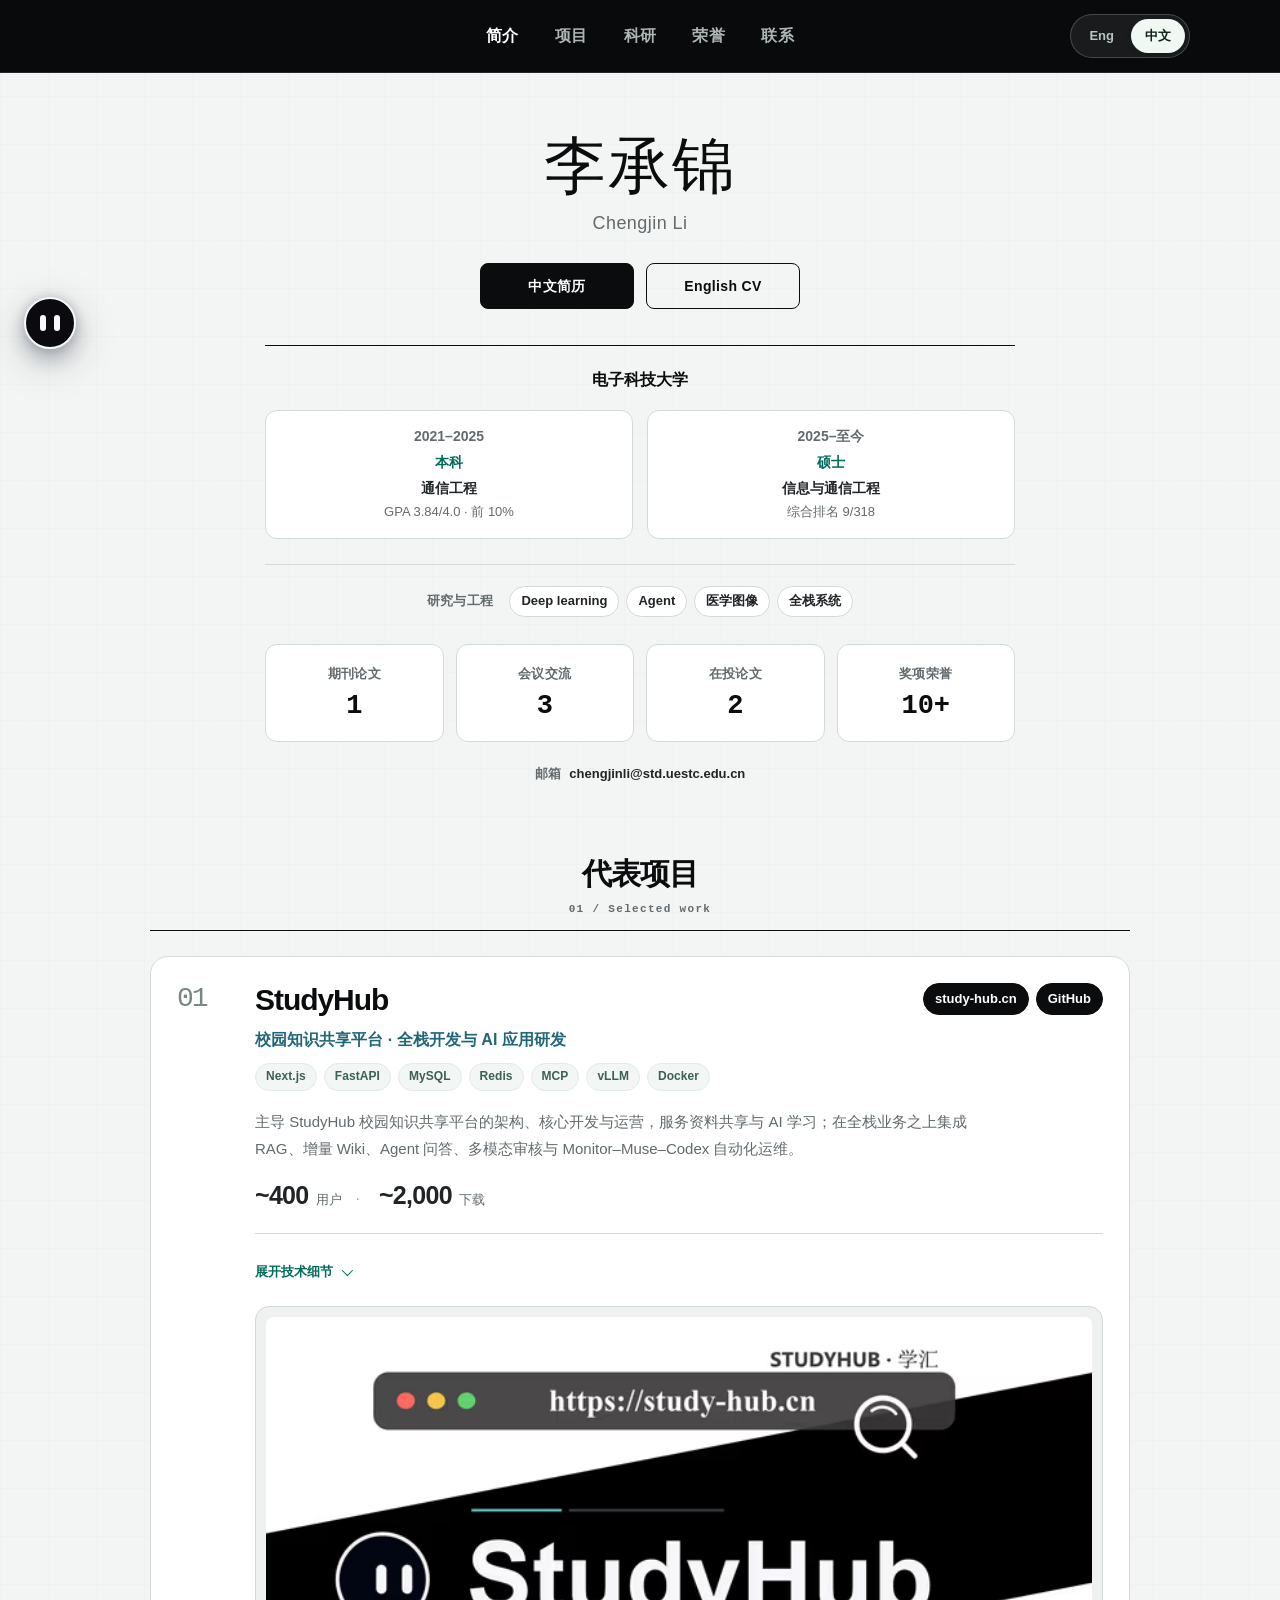
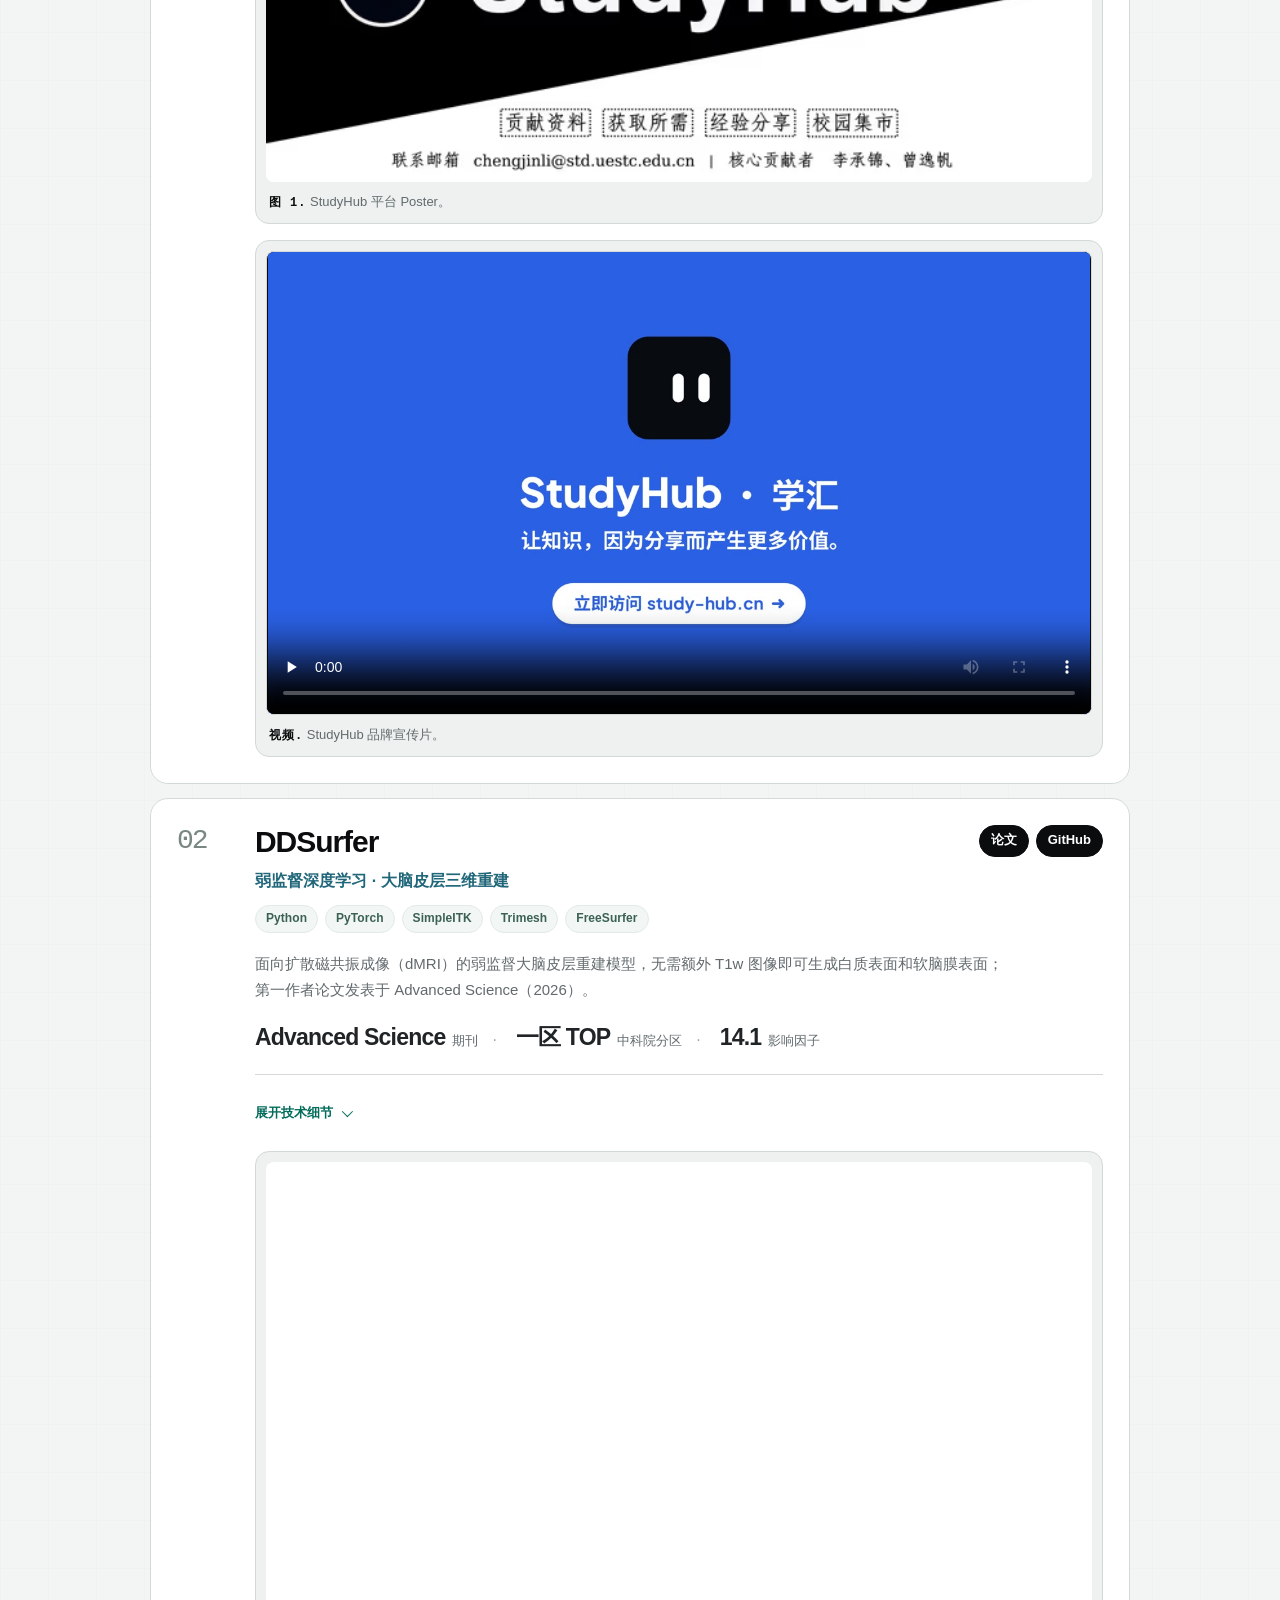
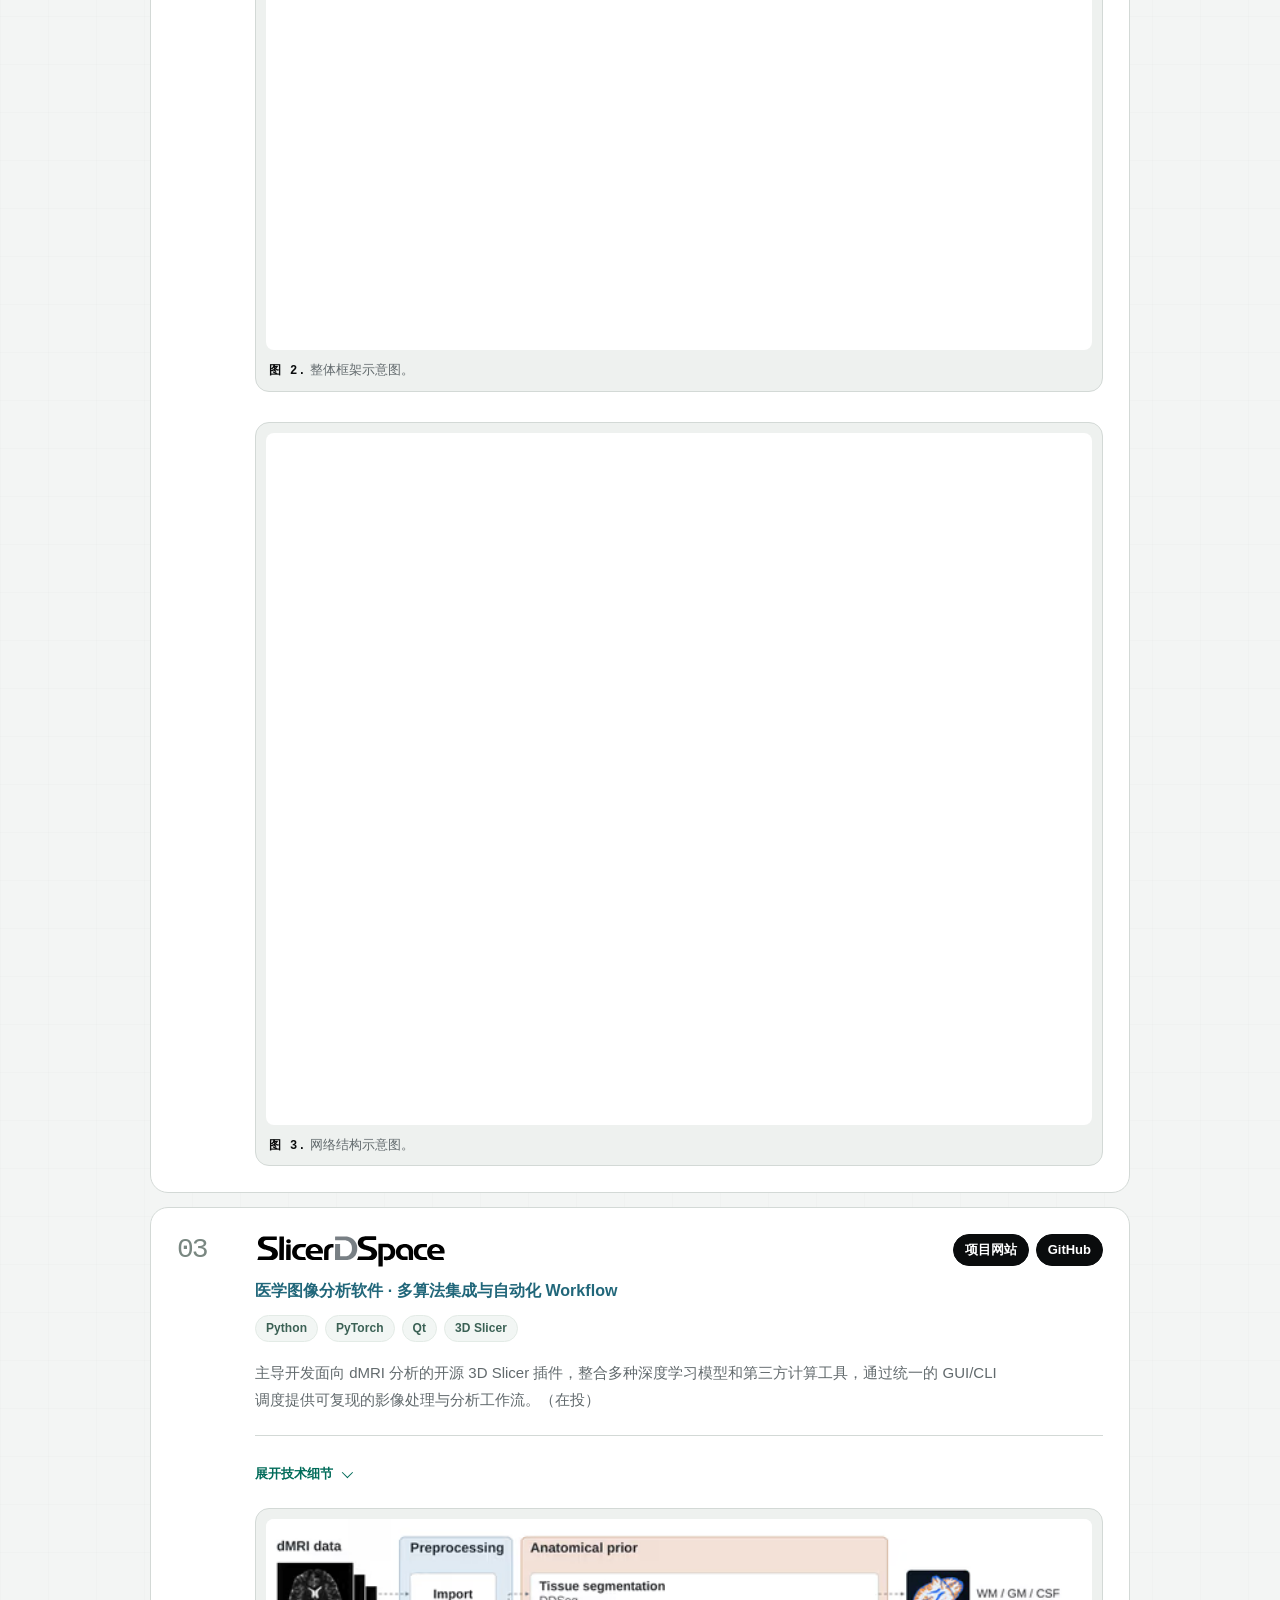
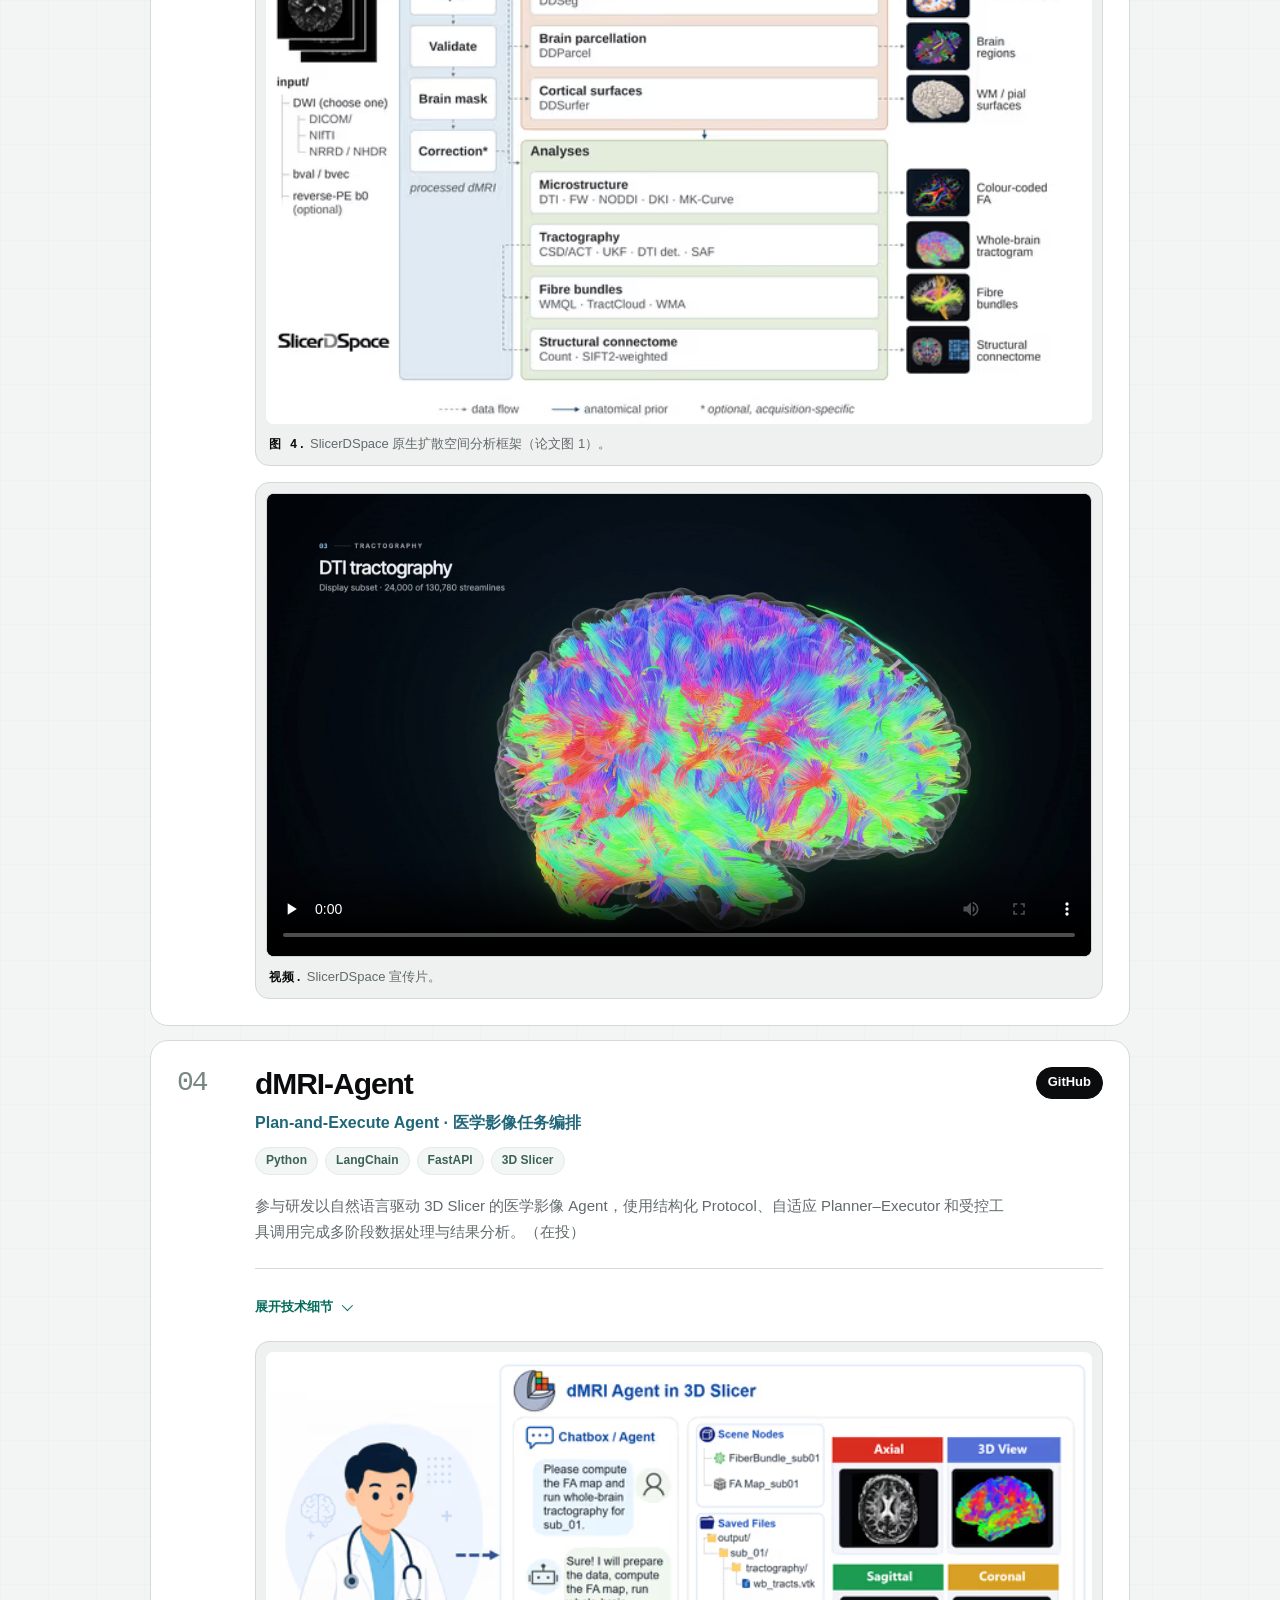
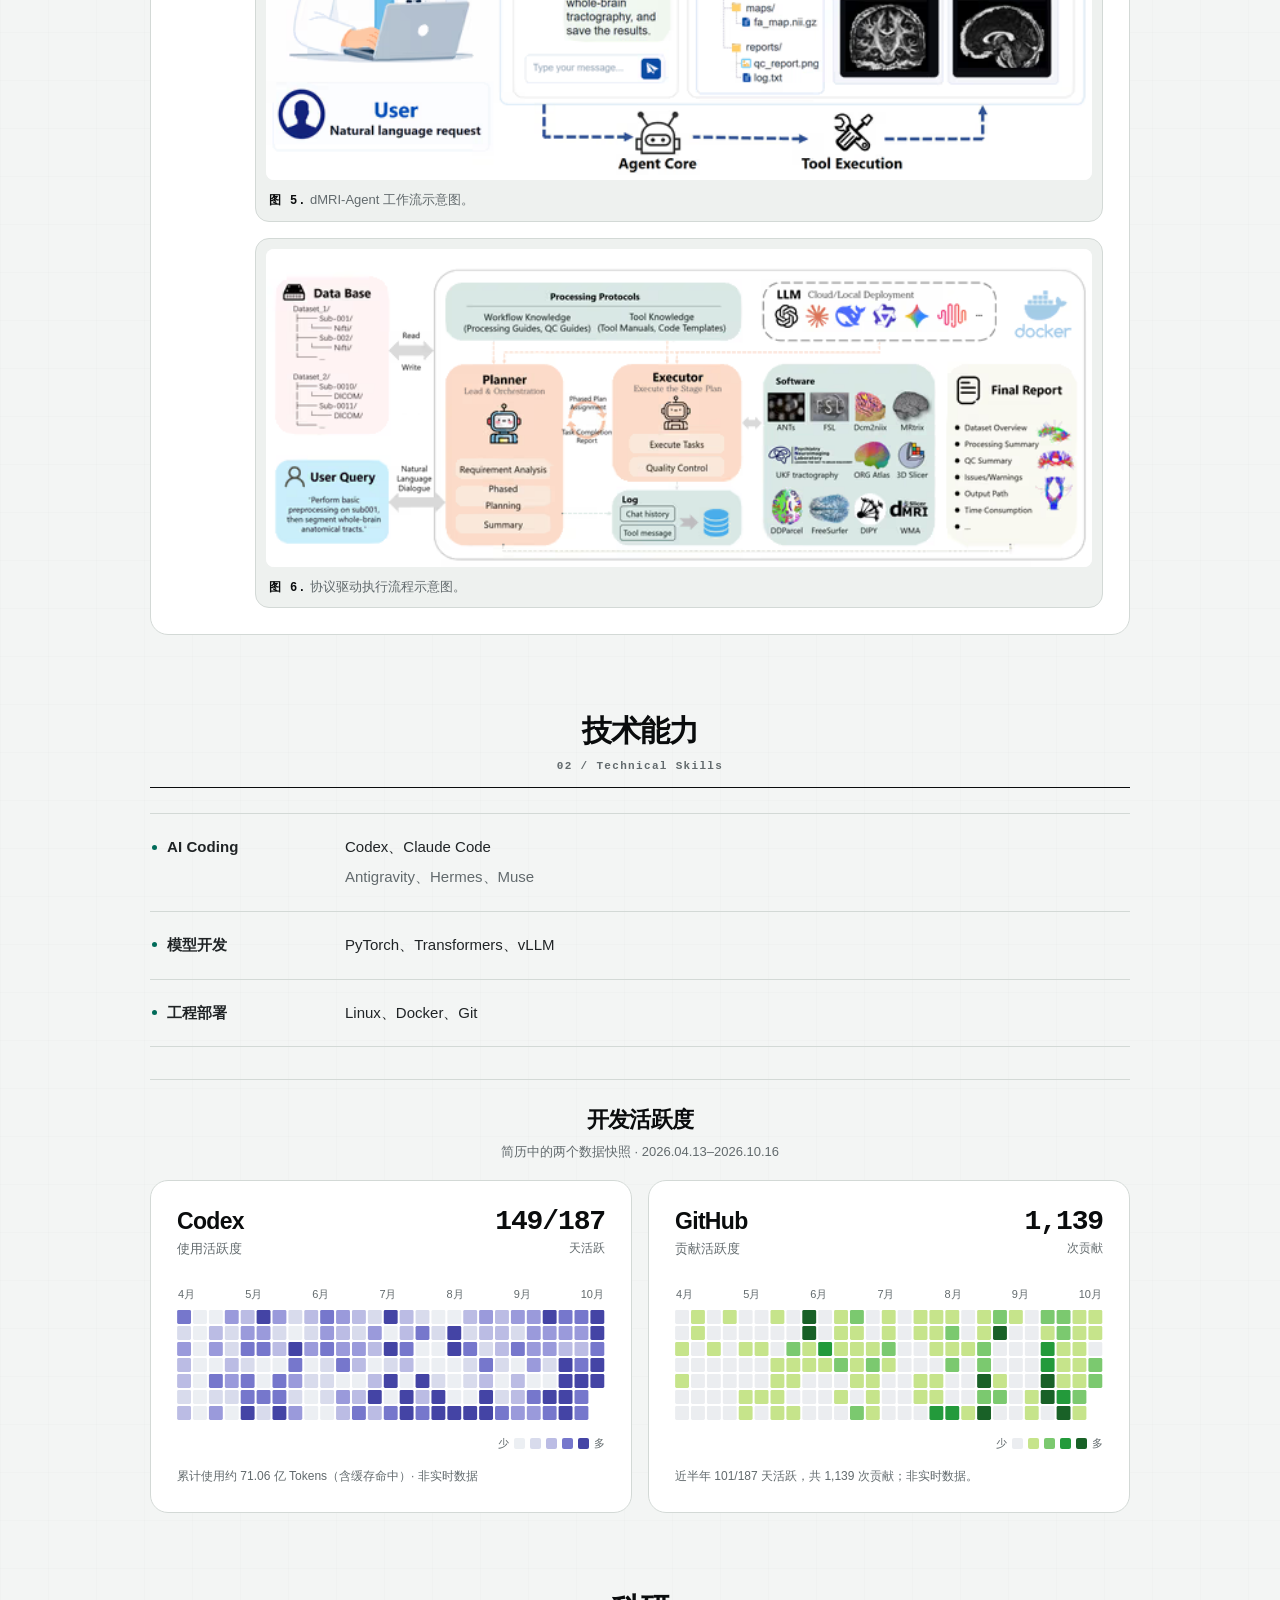
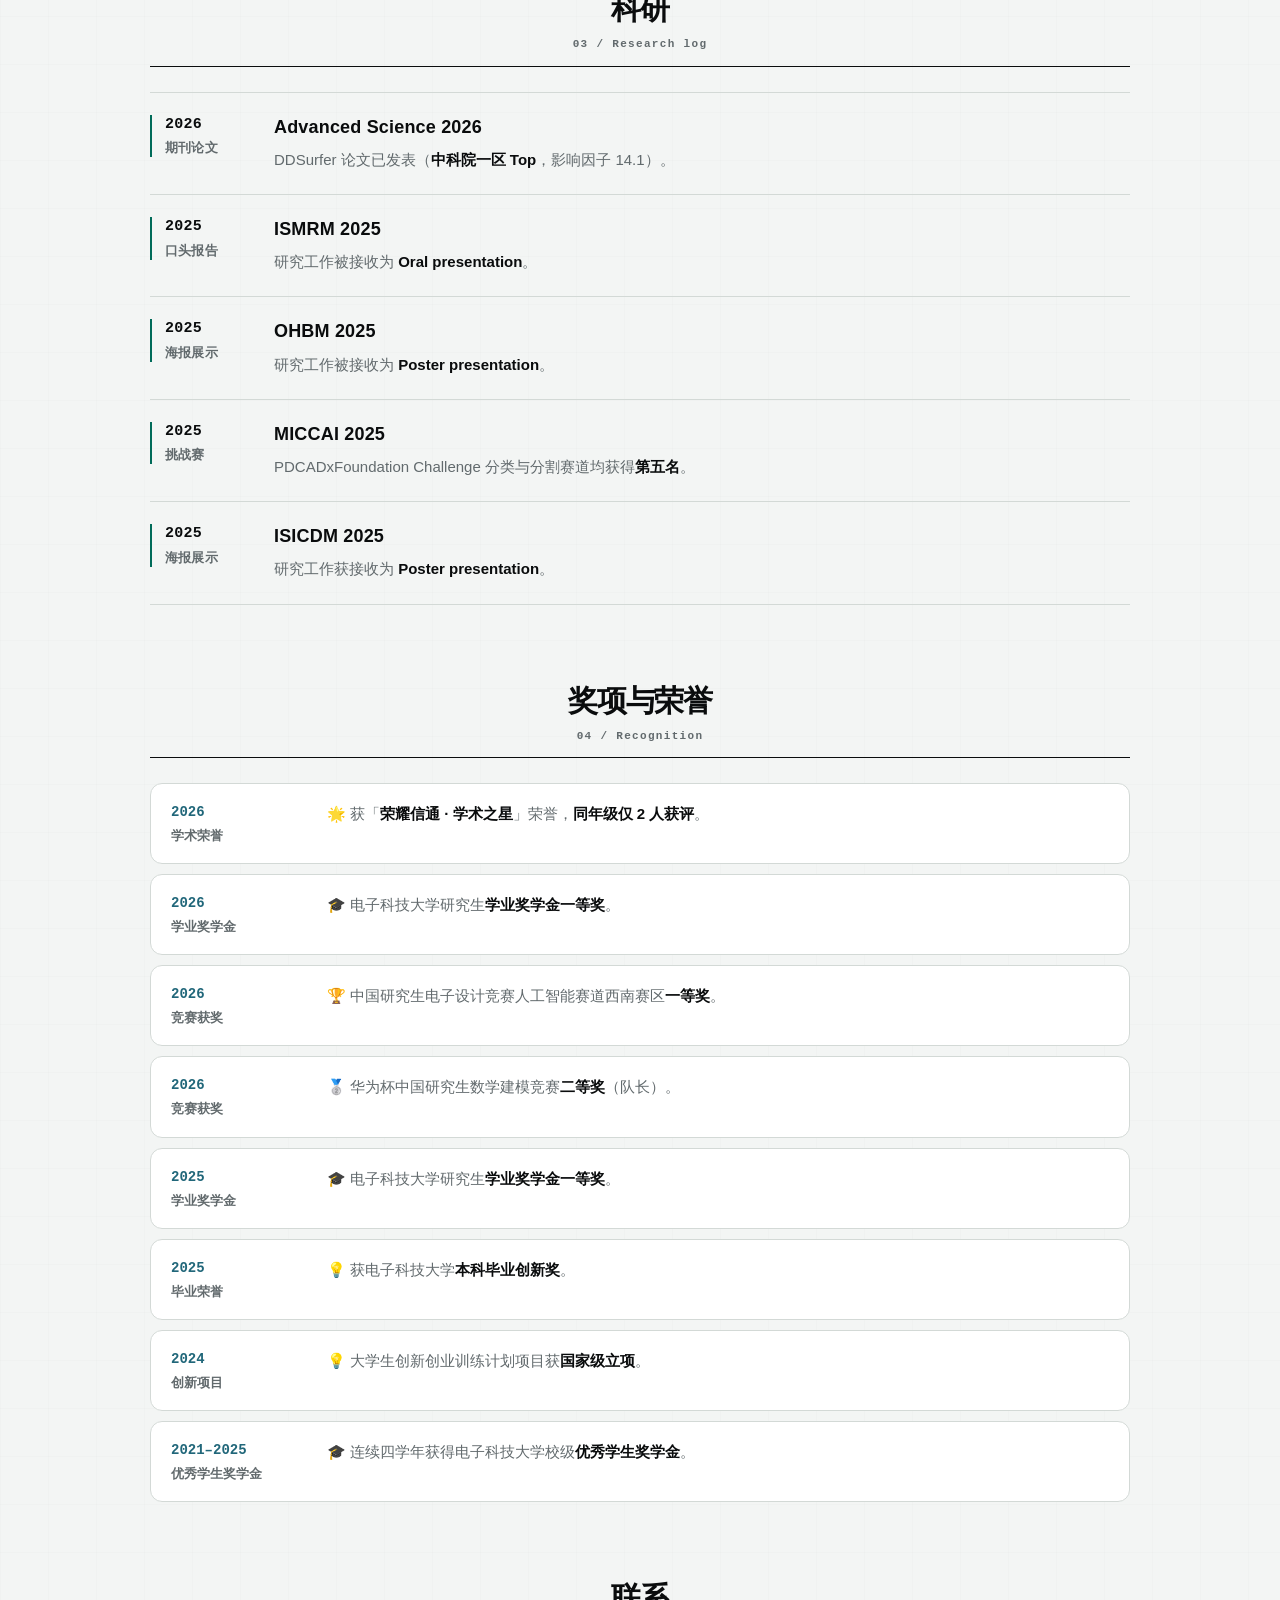
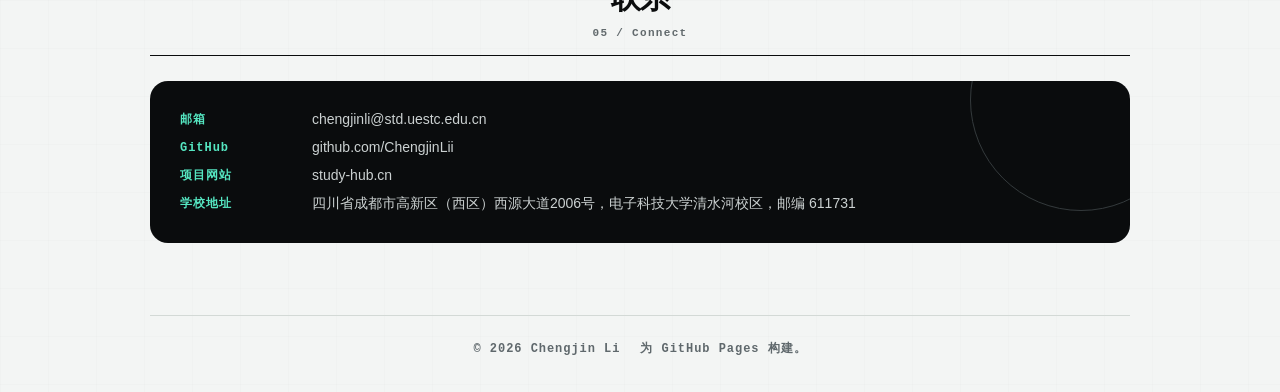
==== index.html @ b8a3bae0 "Tighten personal header structure and make Codex active days the primary metric" ====
<!doctype html>
<html lang="zh-CN">
  <head>
    <meta charset="utf-8" />
    <meta name="viewport" content="width=device-width, initial-scale=1" />
    <meta
      name="description"
      content="Chengjin Li - medical imaging algorithms, agent systems, and full-stack engineering."
    />
    <meta property="og:title" content="Chengjin Li | 李承锦" />
    <meta
      property="og:description"
      content="Research-oriented engineer working across medical imaging, agent systems, and deployable AI platforms."
    />
    <meta property="og:type" content="website" />
    <meta property="og:url" content="https://chengjinlii.github.io/" />
    <meta property="og:image" content="https://chengjinlii.github.io/assets/studyhub-poster.png" />
    <meta name="twitter:card" content="summary_large_image" />
    <script type="application/ld+json">
      {
        "@context": "https://schema.org",
        "@type": "Person",
        "name": "Chengjin Li",
        "alternateName": "李承锦",
        "affiliation": {
          "@type": "CollegeOrUniversity",
          "name": "University of Electronic Science and Technology of China"
        },
        "email": "mailto:chengjinli@std.uestc.edu.cn",
        "url": "https://chengjinlii.github.io/",
        "sameAs": ["https://github.com/ChengjinLii", "https://study-hub.cn"],
        "knowsAbout": ["Medical imaging", "Deep learning", "Agent systems", "Full-stack engineering"]
      }
    </script>
    <title>Chengjin Li | 李承锦</title>
    <link rel="icon" href="./assets/favicon.svg" type="image/svg+xml" />
    <link rel="stylesheet" href="./styles.css?v=20261116-compact-header-v2" />
  </head>
  <body>
    <div class="grain" aria-hidden="true"></div>
    <div class="sr-live" aria-live="polite" aria-atomic="true"></div>

    <header class="topbar">
      <div class="topbar-inner">
        <nav class="nav-links" aria-label="主导航" data-en-title="Main navigation" data-zh-title="主导航">
          <a href="#about" data-en="About" data-zh="简介">简介</a>
          <a href="#projects" data-en="Projects" data-zh="项目">项目</a>
          <a href="#research" data-en="Research" data-zh="科研">科研</a>
          <a href="#honors" data-en="Honors" data-zh="荣誉">荣誉</a>
          <a href="#contact" data-en="Contact" data-zh="联系">联系</a>
        </nav>
        <div class="language-switch" role="group" aria-label="Language">
          <a class="lang-btn" href="?lang=en" data-lang="en" aria-label="Switch to English"><span class="lang-label-full">Eng</span><span class="lang-label-compact" aria-hidden="true">Eng</span></a>
          <a class="lang-btn is-active" href="?lang=zh" data-lang="zh" aria-label="切换到中文"><span class="lang-label-full">中文</span><span class="lang-label-compact" aria-hidden="true">中</span></a>
        </div>
      </div>
    </header>

    <main class="page-shell" id="top" tabindex="-1">
      <section class="profile-sidebar profile-hero reveal" id="about">
        <div class="profile-heading">
          <h1>
          <span data-en="Chengjin Li" data-zh="李承锦">李承锦</span>
          <small data-en="李承锦" data-zh="Chengjin Li">Chengjin Li</small>
          </h1>
          <div class="sidebar-actions">
          <a href="./assets/ChengjinLi_CV.pdf?v=20261028-70c709e" data-en="Chinese CV" data-zh="中文简历">中文简历</a>
            <a href="./assets/Chengjin-Li-CV-English.pdf?v=20261029-en-c6c9760" data-en="English CV" data-zh="English CV">English CV</a>
          </div>
        </div>
        <div class="education-block">
          <strong data-en="University of Electronic Science and Technology of China" data-zh="电子科技大学">电子科技大学</strong>
          <div class="education-track" aria-label="Education">
            <p>
              <span>2021–2025</span>
              <b data-en="Bachelor" data-zh="本科">本科</b>
              <em>
                <span class="education-major" data-en="Communication Engineering" data-zh="通信工程">通信工程</span>
                <small class="education-detail" data-en="GPA 3.84/4.0 · Top 10%" data-zh="GPA 3.84/4.0 · 前 10%">GPA 3.84/4.0 · 前 10%</small>
              </em>
            </p>
            <p>
              <span data-en="2025–Present" data-zh="2025–至今">2025–至今</span>
              <b data-en="Master" data-zh="硕士">硕士</b>
              <em>
                <span class="education-major" data-en="Information and Communication Engineering" data-zh="信息与通信工程">信息与通信工程</span>
                <small class="education-detail" data-en="Overall rank: 9/318" data-zh="综合排名 9/318">综合排名 9/318</small>
              </em>
            </p>
          </div>
        </div>

        <dl class="profile-facts">
          <div>
            <dt data-en="Focus" data-zh="研究与工程">研究与工程</dt>
            <dd class="keyword-list">
              <span data-en="Deep learning" data-zh="Deep learning">Deep learning</span>
              <span data-en="Agent" data-zh="Agent">Agent</span>
              <span data-en="Medical imaging" data-zh="医学图像">医学图像</span>
              <span data-en="Full-stack systems" data-zh="全栈系统">全栈系统</span>
            </dd>
          </div>
        </dl>

        <dl class="profile-summary">
          <div>
            <dt data-en="Journal Papers" data-zh="期刊论文">期刊论文</dt>
            <dd>1</dd>
          </div>
          <div>
            <dt data-en="Conference Presentations" data-zh="会议交流">会议交流</dt>
            <dd>3</dd>
          </div>
          <div>
            <dt data-en="Submitted Papers" data-zh="在投论文">在投论文</dt>
            <dd>2</dd>
          </div>
          <div>
            <dt data-en="Awards" data-zh="奖项荣誉">奖项荣誉</dt>
            <dd>10+</dd>
          </div>
        </dl>

        <ul class="profile-links" aria-label="Profile links">
          <li>
            <span data-en="Email" data-zh="邮箱">邮箱</span>
            <div class="profile-link-row">
              <a href="mailto:chengjinli@std.uestc.edu.cn">chengjinli@<wbr />std.uestc.edu.cn</a>
            </div>
          </li>
        </ul>
      </section>

      <div class="content-column">
        <section class="content-section reveal" id="projects">
          <h2 class="section-title">
            <span data-en="Selected Projects" data-zh="代表项目">代表项目</span>
            <small aria-hidden="true">01 / Selected work</small>
          </h2>

          <article class="entry">
            <div class="entry-year">01</div>
            <div class="entry-main">
              <div class="entry-head">
                <h3>StudyHub</h3>
                <div class="entry-links">
                  <a href="https://study-hub.cn">study-hub.cn</a>
                  <a href="https://github.com/ChengjinLii/studyhub">GitHub</a>
                </div>
              </div>
              <p class="entry-meta" data-en="Campus knowledge platform · Full-stack and applied AI" data-zh="校园知识共享平台 · 全栈开发与 AI 应用研发">
                校园知识共享平台 · 全栈开发与 AI 应用研发
              </p>
              <div class="tag-row"><span>Next.js</span><span>FastAPI</span><span>MySQL</span><span>Redis</span><span>MCP</span><span>vLLM</span><span>Docker</span></div>
              <p data-en="Led architecture, core development and operation of the StudyHub campus knowledge-sharing platform. Extended its full-stack services with RAG, an incremental Wiki, agent Q&amp;A, multimodal moderation and Monitor–Muse–Codex AI-assisted operations." data-zh="主导 StudyHub 校园知识共享平台的架构、核心开发与运营，服务资料共享与 AI 学习；在全栈业务之上集成 RAG、增量 Wiki、Agent 问答、多模态审核与 Monitor–Muse–Codex 自动化运维。">主导 StudyHub 校园知识共享平台的架构、核心开发与运营，服务资料共享与 AI 学习；在全栈业务之上集成 RAG、增量 Wiki、Agent 问答、多模态审核与 Monitor–Muse–Codex 自动化运维。</p>
              <div class="metric-row">
                <span><strong data-studyhub-metric="users">~400</strong><em data-en="users" data-zh="用户">用户</em></span>
                <span><strong data-studyhub-metric="downloads">~2,000</strong><em data-en="downloads" data-zh="下载">下载</em></span>
              </div>
              <div class="project-details">
                <details class="project-text-collapse">
                  <summary>
                    <span class="project-text-label--closed" data-en="Show technical details" data-zh="展开技术细节">展开技术细节</span>
                    <span class="project-text-label--open" data-en="Hide technical details" data-zh="收起技术细节">收起技术细节</span>
                  </summary>

                <ul class="project-highlights">
                  <li data-en="<strong>Role and engineering.</strong> Initiated StudyHub and led its architecture and core full-stack development, including access control, material management, deployment, open-source collaboration and pull-request review, assisted by Codex and Claude Code." data-zh="<strong>职责与协作：</strong>提出项目构想并主导产品架构与前后端核心功能开发，负责权限与资料管理、部署运维、开源协作与 PR 审核；结合 Codex 和 Claude Code 辅助开发测试。"><strong>职责与协作：</strong>提出项目构想并主导产品架构与前后端核心功能开发，负责权限与资料管理、部署运维、开源协作与 PR 审核；结合 Codex 和 Claude Code 辅助开发测试。</li>
                  <li data-en="<strong>AI-assisted operations.</strong> Designed a Monitor–Muse–Codex workflow: Monitor checks service and API health, traffic anomalies and host resource pressure, sending email alerts with diagnostic context; Muse interprets alerts and logs, then coordinates Codex for targeted fixes, tests and recovery verification." data-zh="<strong>AI 自动化运维：</strong>设计 Monitor–Muse–Codex 协同机制：Monitor 监测服务与关键接口、流量和服务器资源异常，通过邮件预警提供运行信息；Muse 结合告警与日志分析原因，按问题类型协调 Codex 进行代码修复、测试与恢复验证。"><strong>AI 自动化运维：</strong>设计 Monitor–Muse–Codex 协同机制：Monitor 监测服务与关键接口、流量和服务器资源异常，通过邮件预警提供运行信息；Muse 结合告警与日志分析原因，按问题类型协调 Codex 进行代码修复、测试与恢复验证。</li>
                  <li data-en="<strong>RAG retrieval.</strong> Combined structure-aware chunking, parent-child indexing, BM25, BGE-M3 embeddings, RRF fusion and Qwen3-Reranker-0.6B reranking. On SciFact, Hit@5 improved from <strong>87.5% to 96.9%</strong> and MRR@5 from <strong>0.828 to 0.932</strong>." data-zh="<strong>RAG 检索管线：</strong>采用结构感知切分与 Parent-Child 分层索引，结合 BM25、BGE-M3 向量召回、RRF 融合及 Qwen3-Reranker-0.6B 重排；SciFact 评测中，Hit@5 从 <strong>87.5% 提升至 96.9%</strong>，MRR@5 从 <strong>0.828 提升至 0.932</strong>。"><strong>RAG 检索管线：</strong>采用结构感知切分与 Parent-Child 分层索引，结合 BM25、BGE-M3 向量召回、RRF 融合及 Qwen3-Reranker-0.6B 重排；SciFact 评测中，Hit@5 从 <strong>87.5% 提升至 96.9%</strong>，MRR@5 从 <strong>0.828 提升至 0.932</strong>。</li>
                  <li data-en="<strong>Incremental Wiki.</strong> Used Map–Reduce to consolidate entities and concepts across documents with chunk-level extraction caching, source provenance and retraction of unsupported claims." data-zh="<strong>Wiki 知识聚合与更新：</strong>以 Map–Reduce 实现跨文档实体及概念聚合，设计 Chunk 级抽取结果缓存、来源追溯和失效知识撤回机制，支持增量构建与更新。"><strong>Wiki 知识聚合与更新：</strong>以 Map–Reduce 实现跨文档实体及概念聚合，设计 Chunk 级抽取结果缓存、来源追溯和失效知识撤回机制，支持增量构建与更新。</li>
                  <li data-en="<strong>Agent Harness.</strong> Built a Qwen3.5-9B tool-use framework with task-aware ReAct / Plan-and-Execute selection, tool and citation validation, recovery, context compaction and execution budgets. Required-source citation coverage pass rate improved from <strong>12.5% to 91.7%</strong>, with <strong>zero</strong> context-budget terminations." data-zh="<strong>Agent Harness：</strong>基于 Qwen3.5-9B 构建多步工具调用框架，支持面向任务复杂度的 ReAct / Plan-and-Execute 策略选择、参数与引用校验、异常纠错、上下文压缩和执行预算管理；规定来源引用覆盖通过率由 <strong>12.5% 提升至 91.7%</strong>，上下文预算异常终止降至 <strong>0 次</strong>。"><strong>Agent Harness：</strong>基于 Qwen3.5-9B 构建多步工具调用框架，支持面向任务复杂度的 ReAct / Plan-and-Execute 策略选择、参数与引用校验、异常纠错、上下文压缩和执行预算管理；规定来源引用覆盖通过率由 <strong>12.5% 提升至 91.7%</strong>，上下文预算异常终止降至 <strong>0 次</strong>。</li>
                  <li data-en="<strong>Model post-training.</strong> Evaluated LoRA-based SFT and GRPO for tool calling. Tool-call success increased from <strong>87.5% to 93.8%</strong> in controlled evaluation." data-zh="<strong>模型后训练：</strong>面向 Tool Calling，基于 LoRA 开展 SFT 与 GRPO 后训练和对照评测；工具调用成功率由 <strong>87.5% 提升至 93.8%</strong>。"><strong>模型后训练：</strong>面向 Tool Calling，基于 LoRA 开展 SFT 与 GRPO 后训练和对照评测；工具调用成功率由 <strong>87.5% 提升至 93.8%</strong>。</li>
                  <li data-en="<strong>Multimodal moderation.</strong> Integrated Qwen3Guard-Gen-0.6B, ShieldGemma 2-4B and OCR for text and image screening, routing content to automatic decisions or human review based on class probabilities and a 0.85 confidence threshold. Offline XSTest automatic coverage was <strong>73.4%</strong>." data-zh="<strong>多模态内容审核：</strong>基于 Qwen3Guard-Gen-0.6B、ShieldGemma 2-4B 和 OCR 构建文本与图像审核流程，通过候选类别概率和 0.85 置信度阈值分流至自动处理或人工复核；XSTest 文本离线评测自动处理覆盖率为 <strong>73.4%</strong>。"><strong>多模态内容审核：</strong>基于 Qwen3Guard-Gen-0.6B、ShieldGemma 2-4B 和 OCR 构建文本与图像审核流程，通过候选类别概率和 0.85 置信度阈值分流至自动处理或人工复核；XSTest 文本离线评测自动处理覆盖率为 <strong>73.4%</strong>。</li>
                </ul>
                </details>
                <figure>
                  <picture>
                    <source
                      type="image/avif"
                      srcset="./assets/studyhub-poster-640.avif 640w, ./assets/studyhub-poster-960.avif 960w, ./assets/studyhub-poster-1280.avif 1280w, ./assets/studyhub-poster-1600.avif 1600w, ./assets/studyhub-poster-2400.avif 2400w"
                      sizes="(max-width: 680px) calc(100vw - 72px), (max-width: 900px) calc(100vw - 190px), (max-width: 1080px) calc(100vw - 498px), (max-width: 1288px) calc(100vw - 566px), 722px"
                    />
                    <source
                      type="image/webp"
                      srcset="./assets/studyhub-poster-640.webp 640w, ./assets/studyhub-poster-960.webp 960w, ./assets/studyhub-poster-1280.webp 1280w, ./assets/studyhub-poster-1600.webp 1600w, ./assets/studyhub-poster-2400.webp 2400w"
                      sizes="(max-width: 680px) calc(100vw - 72px), (max-width: 900px) calc(100vw - 190px), (max-width: 1080px) calc(100vw - 498px), (max-width: 1288px) calc(100vw - 566px), 722px"
                    />
                    <img src="./assets/studyhub-poster.png" data-full="./assets/studyhub-poster.png" alt="StudyHub poster" loading="eager" fetchpriority="high" decoding="async" width="3840" height="2160" />
                  </picture>
                  <figcaption data-en="<strong>Figure 1.</strong> StudyHub platform poster." data-zh="<strong>图 1.</strong> StudyHub 平台 Poster。"><strong>图 1.</strong> StudyHub 平台 Poster。</figcaption>
                </figure>
                <figure class="project-video">
                  <video controls playsinline preload="none" poster="./assets/studyhub-brand-film-cover.jpg" width="1920" height="1080" data-en-title="StudyHub brand film" data-zh-title="StudyHub 品牌宣传片" aria-label="StudyHub 品牌宣传片">
                    <source src="./assets/studyhub-brand-film.mp4" type="video/mp4" />
                    <a href="./assets/studyhub-brand-film.mp4" data-en="Download the StudyHub brand film" data-zh="下载 StudyHub 品牌宣传片">下载 StudyHub 品牌宣传片</a>
                  </video>
                  <figcaption data-en="<strong>Video.</strong> StudyHub brand film." data-zh="<strong>视频.</strong> StudyHub 品牌宣传片。"><strong>视频.</strong> StudyHub 品牌宣传片。</figcaption>
                </figure>
              </div>
            </div>
          </article>

          <article class="entry">
            <div class="entry-year">02</div>
            <div class="entry-main">
              <div class="entry-head">
                <h3>DDSurfer</h3>
                <div class="entry-links">
                  <a href="https://advanced.onlinelibrary.wiley.com/doi/10.1002/advs.76596" target="_blank" rel="noopener noreferrer" data-en="Paper" data-zh="论文">论文</a>
                  <a href="https://github.com/NeuroDMRI/DDSurfer">GitHub</a>
                </div>
              </div>
              <p class="entry-meta" data-en="Weakly supervised deep learning · 3D cortical reconstruction" data-zh="弱监督深度学习 · 大脑皮层三维重建">
                弱监督深度学习 · 大脑皮层三维重建
              </p>
              <div class="tag-row"><span>Python</span><span>PyTorch</span><span>SimpleITK</span><span>Trimesh</span><span>FreeSurfer</span></div>
                            <p data-en="A weakly supervised model for reconstructing white-matter and pial cortical surfaces directly from diffusion MRI without requiring T1-weighted images; first-author paper published in Advanced Science (2026)." data-zh="面向扩散磁共振成像（dMRI）的弱监督大脑皮层重建模型，无需额外 T1w 图像即可生成白质表面和软脑膜表面；第一作者论文发表于 Advanced Science（2026）。">面向扩散磁共振成像（dMRI）的弱监督大脑皮层重建模型，无需额外 T1w 图像即可生成白质表面和软脑膜表面；第一作者论文发表于 Advanced Science（2026）。</p>
              <div class="metric-row publication-metrics">
                <span><strong>Advanced Science</strong><em data-en="Journal" data-zh="期刊">期刊</em></span>
                <span><strong data-en="CAS Q1 TOP" data-zh="一区 TOP">一区 TOP</strong><em data-en="CAS ranking" data-zh="中科院分区">中科院分区</em></span>
                <span><strong>14.1</strong><em data-en="IF" data-zh="影响因子">影响因子</em></span>
              </div>
              <div class="project-details">
                <details class="project-text-collapse">
                  <summary>
                    <span class="project-text-label--closed" data-en="Show technical details" data-zh="展开技术细节">展开技术细节</span>
                    <span class="project-text-label--open" data-en="Hide technical details" data-zh="收起技术细节">收起技术细节</span>
                  </summary>
                <ul class="project-highlights">
                  <li data-en="<strong>Role.</strong> Led network, loss-function and training-strategy design, preprocessing, ablations, external-dataset evaluations and core research implementation." data-zh="<strong>职责与协作：</strong>主导网络设计、损失函数、训练策略、数据预处理、消融实验和外部数据集泛化评估，并推进核心算法实现与论文实验。"><strong>职责与协作：</strong>主导网络设计、损失函数、训练策略、数据预处理、消融实验和外部数据集泛化评估，并推进核心算法实现与论文实验。</li>
                  <li data-en="<strong>Weak supervision.</strong> Trained on conventionally generated pseudo-labels using Unidirectional Boundary Loss and geometric regularization to reduce label noise and boundary errors." data-zh="<strong>弱监督训练：</strong>使用传统方法生成训练伪标签，设计 Unidirectional Boundary Loss 与几何正则约束，缓解噪声标签和复杂皮层边界偏差。"><strong>弱监督训练：</strong>使用传统方法生成训练伪标签，设计 Unidirectional Boundary Loss 与几何正则约束，缓解噪声标签和复杂皮层边界偏差。</li>
                  <li data-en="<strong>Architecture.</strong> Designed a Dual-Stream network for anisotropy and diffusivity features with Cross-SE fusion, multiscale features and large-kernel attention. Predicted a time-varying velocity field (TVF) for diffeomorphic template-mesh deformation." data-zh="<strong>模型架构：</strong>设计 Dual-Stream 双分支网络，分别提取各向异性与扩散率特征，经 Cross-SE 跨分支注意力融合；结合多尺度特征、大核注意力和时变速度场（TVF），以微分同胚形变驱动皮层模板网格连续重建。"><strong>模型架构：</strong>设计 Dual-Stream 双分支网络，分别提取各向异性与扩散率特征，经 Cross-SE 跨分支注意力融合；结合多尺度特征、大核注意力和时变速度场（TVF），以微分同胚形变驱动皮层模板网格连续重建。</li>
                  <li data-en="<strong>Ablations.</strong> Evaluated single-stream, no Cross-SE, no large-kernel attention and single-channel variants; full-model rCoV decreased by <strong>12.4% / 28.3%</strong> versus the single-stream baseline." data-zh="<strong>消融实验：</strong>对单分支、移除 Cross-SE、大核注意力及单通道输入进行对照；完整模型相对单分支基线的两类表面 rCoV 分别降低 <strong>12.4% / 28.3%</strong>。"><strong>消融实验：</strong>对单分支、移除 Cross-SE、大核注意力及单通道输入进行对照；完整模型相对单分支基线的两类表面 rCoV 分别降低 <strong>12.4% / 28.3%</strong>。</li>
                  <li data-en="<strong>Postprocessing.</strong> Built a FreeSurfer-compatible workflow for mesh checks, thickness/curvature/area measurements, parcellation and standard-surface mapping; multimetric mapping time fell from <strong>13.68 s to 3.23 s</strong>." data-zh="<strong>后处理：</strong>构建 FreeSurfer 兼容的表面处理流程，包括网格校验、厚度/曲率/面积计算、脑区分区及标准空间映射；多指标映射步骤由 <strong>13.68 秒缩短至 3.23 秒</strong>。"><strong>后处理：</strong>构建 FreeSurfer 兼容的表面处理流程，包括网格校验、厚度/曲率/面积计算、脑区分区及标准空间映射；多指标映射步骤由 <strong>13.68 秒缩短至 3.23 秒</strong>。</li>
                  <li data-en="<strong>Evaluation.</strong> Volumetric similarity increased from <strong>0.944 / 0.923</strong> to <strong>0.985 / 0.980</strong>, while regional variability decreased by <strong>25.5% / 31.7%</strong>. Across <strong>four external datasets (203 subjects)</strong>, regional consistency measured by rCoV/RSD was significantly better than two comparison methods (<strong>p &lt; 0.05</strong>)." data-zh="<strong>性能验证：</strong>两类皮层表面的体积相似性由 <strong>0.944 / 0.923</strong> 提升至 <strong>0.985 / 0.980</strong>，区域测量离散度降低 <strong>25.5% / 31.7%</strong>；在 <strong>4 个外部数据集（203 名受试者）</strong>上，区域一致性指标 rCoV/RSD 显著优于两种对照方法（<strong>p &lt; 0.05</strong>）。"><strong>性能验证：</strong>两类皮层表面的体积相似性由 <strong>0.944 / 0.923</strong> 提升至 <strong>0.985 / 0.980</strong>，区域测量离散度降低 <strong>25.5% / 31.7%</strong>；在 <strong>4 个外部数据集（203 名受试者）</strong>上，区域一致性指标 rCoV/RSD 显著优于两种对照方法（<strong>p &lt; 0.05</strong>）。</li>
                </ul>
                </details>
                <div class="figure-stack">
                  <figure>
                    <picture>
                      <source
                        type="image/avif"
                        srcset="./assets/ddsurfer_framework_overview-640.avif 640w, ./assets/ddsurfer_framework_overview-960.avif 960w, ./assets/ddsurfer_framework_overview-1280.avif 1280w, ./assets/ddsurfer_framework_overview-1600.avif 1600w, ./assets/ddsurfer_framework_overview-1681.avif 1681w"
                        sizes="(max-width: 680px) calc(100vw - 72px), (max-width: 900px) calc(100vw - 190px), (max-width: 1080px) calc(100vw - 498px), (max-width: 1288px) calc(100vw - 566px), 722px"
                      />
                      <source
                        type="image/webp"
                        srcset="./assets/ddsurfer_framework_overview-640.webp 640w, ./assets/ddsurfer_framework_overview-960.webp 960w, ./assets/ddsurfer_framework_overview-1280.webp 1280w, ./assets/ddsurfer_framework_overview-1600.webp 1600w, ./assets/ddsurfer_framework_overview-1681.webp 1681w"
                        sizes="(max-width: 680px) calc(100vw - 72px), (max-width: 900px) calc(100vw - 190px), (max-width: 1080px) calc(100vw - 498px), (max-width: 1288px) calc(100vw - 566px), 722px"
                      />
                      <img src="./assets/ddsurfer_framework_overview.png" data-full="./assets/ddsurfer_framework_overview.png" alt="DDSurfer framework overview" loading="lazy" decoding="async" width="1681" height="1605" />
                    </picture>
                    <figcaption data-en="<strong>Figure 2.</strong> Framework overview." data-zh="<strong>图 2.</strong> 整体框架示意图。"><strong>图 2.</strong> 整体框架示意图。</figcaption>
                  </figure>
                  <figure>
                    <picture>
                      <source
                        type="image/avif"
                        srcset="./assets/ddsurfer_network_architecture-640.avif 640w, ./assets/ddsurfer_network_architecture-960.avif 960w, ./assets/ddsurfer_network_architecture-1280.avif 1280w, ./assets/ddsurfer_network_architecture-1600.avif 1600w, ./assets/ddsurfer_network_architecture-2044.avif 2044w"
                        sizes="(max-width: 680px) calc(100vw - 72px), (max-width: 900px) calc(100vw - 190px), (max-width: 1080px) calc(100vw - 498px), (max-width: 1288px) calc(100vw - 566px), 722px"
                      />
                      <source
                        type="image/webp"
                        srcset="./assets/ddsurfer_network_architecture-640.webp 640w, ./assets/ddsurfer_network_architecture-960.webp 960w, ./assets/ddsurfer_network_architecture-1280.webp 1280w, ./assets/ddsurfer_network_architecture-1600.webp 1600w, ./assets/ddsurfer_network_architecture-2044.webp 2044w"
                        sizes="(max-width: 680px) calc(100vw - 72px), (max-width: 900px) calc(100vw - 190px), (max-width: 1080px) calc(100vw - 498px), (max-width: 1288px) calc(100vw - 566px), 722px"
                      />
                      <img src="./assets/ddsurfer_network_architecture.png" data-full="./assets/ddsurfer_network_architecture.png" alt="DDSurfer network architecture" loading="lazy" decoding="async" width="2044" height="1711" />
                    </picture>
                    <figcaption data-en="<strong>Figure 3.</strong> Network architecture." data-zh="<strong>图 3.</strong> 网络结构示意图。"><strong>图 3.</strong> 网络结构示意图。</figcaption>
                  </figure>
                </div>
              </div>
            </div>
          </article>

          <article class="entry" id="project-slicerdspace">
            <div class="entry-year">03</div>
            <div class="entry-main">
              <div class="entry-head">
                <h3 class="project-wordmark-title"><span class="sr-only">SlicerDSpace</span><img class="project-wordmark" src="./assets/slicerdspace-wordmark.svg" alt="" aria-hidden="true" width="1324" height="239" decoding="async" /></h3>
                <div class="entry-links">
                  <a href="https://neurodmri.github.io/SlicerDSpace/" data-en="Website" data-zh="项目网站">项目网站</a>
                  <a href="https://github.com/NeuroDMRI/SlicerDSpace">GitHub</a>
                </div>
              </div>
              <p class="entry-meta" data-en="Medical imaging software · Multi-algorithm integration and automated workflows" data-zh="医学图像分析软件 · 多算法集成与自动化 Workflow">
                医学图像分析软件 · 多算法集成与自动化 Workflow
              </p>
              <div class="tag-row"><span>Python</span><span>PyTorch</span><span>Qt</span><span>3D Slicer</span></div>
                            <p data-en="Led development of an open-source 3D Slicer extension for dMRI analysis, integrating deep-learning models and third-party tools into reproducible GUI/CLI workflows. (Manuscript submitted.)" data-zh="主导开发面向 dMRI 分析的开源 3D Slicer 插件，整合多种深度学习模型和第三方计算工具，通过统一的 GUI/CLI 调度提供可复现的影像处理与分析工作流。（在投）">主导开发面向 dMRI 分析的开源 3D Slicer 插件，整合多种深度学习模型和第三方计算工具，通过统一的 GUI/CLI 调度提供可复现的影像处理与分析工作流。（在投）</p>
              <div class="project-details">
                <details class="project-text-collapse">
                  <summary>
                    <span class="project-text-label--closed" data-en="Show technical details" data-zh="展开技术细节">展开技术细节</span>
                    <span class="project-text-label--open" data-en="Hide technical details" data-zh="收起技术细节">收起技术细节</span>
                  </summary>
                <ul class="project-highlights">
                  <li data-en="<strong>Role.</strong> Led extension architecture, Qt GUI and core functionality, algorithm integration, workflow orchestration, testing and deployment." data-zh="<strong>职责与协作：</strong>主导插件架构、Qt 图形界面和核心功能开发，负责算法集成、工作流调度、工程测试及部署。"><strong>职责与协作：</strong>主导插件架构、Qt 图形界面和核心功能开发，负责算法集成、工作流调度、工程测试及部署。</li>
                  <li data-en="<strong>Modular integration.</strong> Wrapped PyTorch models and third-party tools as reusable modules with unified I/O, configuration and result management, dependency checks, resource validation and on-demand execution." data-zh="<strong>多模型集成与模块化设计：</strong>将 PyTorch 模型和第三方计算工具封装为独立可复用模块，统一输入输出、参数配置和结果管理，并设计依赖检查、模型资源校验及按需执行机制。"><strong>多模型集成与模块化设计：</strong>将 PyTorch 模型和第三方计算工具封装为独立可复用模块，统一输入输出、参数配置和结果管理，并设计依赖检查、模型资源校验及按需执行机制。</li>
                  <li data-en="<strong>Workflow orchestration.</strong> Built configuration-driven, dependency-aware pipelines with a shared GUI/CLI execution layer, task state tracking, cache reuse, resumption and traceable logs." data-zh="<strong>自动化工作流编排：</strong>构建配置驱动、依赖感知的多阶段流程，GUI 与 CLI 共享底层调度；支持任务状态管理、缓存复用、断点续跑和日志追溯。"><strong>自动化工作流编排：</strong>构建配置驱动、依赖感知的多阶段流程，GUI 与 CLI 共享底层调度；支持任务状态管理、缓存复用、断点续跑和日志追溯。</li>
                  <li data-en="<strong>Performance.</strong> Optimized streamline processing and region statistics using NumPy/VTK vectorization, chunked computation and label grouping. Filtering and geometry copying for <strong>50k streamlines</strong> fell from <strong>6.32 s to 0.11 s</strong>; region-statistics export from <strong>5.55 s to 0.55 s</strong>, with output-equivalence checks." data-zh="<strong>性能优化：</strong>针对大规模轨迹处理与区域统计，采用 NumPy/VTK 向量化、分块批量计算和按标签分组；<strong>5 万条轨迹筛选与几何拷贝</strong>由 <strong>6.32 秒降至 0.11 秒</strong>，<strong>区域统计导出</strong>由 <strong>5.55 秒降至 0.55 秒</strong>，并进行输出一致性校验。"><strong>性能优化：</strong>针对大规模轨迹处理与区域统计，采用 NumPy/VTK 向量化、分块批量计算和按标签分组；<strong>5 万条轨迹筛选与几何拷贝</strong>由 <strong>6.32 秒降至 0.11 秒</strong>，<strong>区域统计导出</strong>由 <strong>5.55 秒降至 0.55 秒</strong>，并进行输出一致性校验。</li>
                </ul>
                </details>
                <figure>
                  <picture>
                    <source
                      type="image/avif"
                      srcset="./assets/slicerdspace-figure1-20261031-640.avif 640w, ./assets/slicerdspace-figure1-20261031-960.avif 960w, ./assets/slicerdspace-figure1-20261031-1280.avif 1280w, ./assets/slicerdspace-figure1-20261031-1600.avif 1600w, ./assets/slicerdspace-figure1-20261031-2400.avif 2400w"
                      sizes="(max-width: 680px) calc(100vw - 72px), (max-width: 900px) calc(100vw - 190px), (max-width: 1080px) calc(100vw - 498px), (max-width: 1288px) calc(100vw - 566px), 722px"
                    />
                    <source
                      type="image/webp"
                      srcset="./assets/slicerdspace-figure1-20261031-640.webp 640w, ./assets/slicerdspace-figure1-20261031-960.webp 960w, ./assets/slicerdspace-figure1-20261031-1280.webp 1280w, ./assets/slicerdspace-figure1-20261031-1600.webp 1600w, ./assets/slicerdspace-figure1-20261031-2400.webp 2400w"
                      sizes="(max-width: 680px) calc(100vw - 72px), (max-width: 900px) calc(100vw - 190px), (max-width: 1080px) calc(100vw - 498px), (max-width: 1288px) calc(100vw - 566px), 722px"
                    />
                    <img src="./assets/slicerdspace-figure1-20261031.png" data-full="./assets/slicerdspace-figure1-20261031.png" alt="SlicerDSpace paper Figure 1: preprocessing, anatomical priors, microstructure, tractography, fibre bundles and structural connectomes" loading="lazy" decoding="async" width="4326" height="2642" />
                  </picture>
                  <figcaption data-en="<strong>Figure 4.</strong> SlicerDSpace diffusion-native workflow (paper Figure 1)." data-zh="<strong>图 4.</strong> SlicerDSpace 原生扩散空间分析框架（论文图 1）。"><strong>图 4.</strong> SlicerDSpace 原生扩散空间分析框架（论文图 1）。</figcaption>
                </figure>
                <figure class="project-video">
                  <video controls playsinline preload="none" poster="./assets/slicerdspace-promo-cover-20261031.jpg" width="1920" height="1080" data-en-title="SlicerDSpace promotional film" data-zh-title="SlicerDSpace 宣传片" aria-label="SlicerDSpace 宣传片">
                    <source src="./assets/slicerdspace-promo-20261031.mp4" type="video/mp4" />
                    <a href="./assets/slicerdspace-promo-20261031.mp4" data-en="Download the SlicerDSpace film" data-zh="下载 SlicerDSpace 宣传片">下载 SlicerDSpace 宣传片</a>
                  </video>
                  <figcaption data-en="<strong>Video.</strong> SlicerDSpace promotional film." data-zh="<strong>视频.</strong> SlicerDSpace 宣传片。"><strong>视频.</strong> SlicerDSpace 宣传片。</figcaption>
                </figure>
              </div>
            </div>
          </article>

          <article class="entry" id="project-dmri-agent">
            <div class="entry-year">04</div>
            <div class="entry-main">
              <div class="entry-head">
                <h3>dMRI-Agent</h3>
                <div class="entry-links"><a href="https://github.com/azurezhangwei/MRI_Agent">GitHub</a></div>
              </div>
              <p class="entry-meta" data-en="Plan-and-Execute agents · Medical imaging orchestration" data-zh="Plan-and-Execute Agent · 医学影像任务编排">
                Plan-and-Execute Agent · 医学影像任务编排
              </p>
              <div class="tag-row"><span>Python</span><span>LangChain</span><span>FastAPI</span><span>3D Slicer</span></div>
                            <p data-en="Contributed to a medical-imaging agent for multi-step analysis in 3D Slicer, combining structured Protocols, an adaptive Planner–Executor and controlled tool calls. (Manuscript submitted.)" data-zh="参与研发以自然语言驱动 3D Slicer 的医学影像 Agent，使用结构化 Protocol、自适应 Planner–Executor 和受控工具调用完成多阶段数据处理与结果分析。（在投）">参与研发以自然语言驱动 3D Slicer 的医学影像 Agent，使用结构化 Protocol、自适应 Planner–Executor 和受控工具调用完成多阶段数据处理与结果分析。（在投）</p>
              <div class="project-details">
                <details class="project-text-collapse">
                  <summary>
                    <span class="project-text-label--closed" data-en="Show technical details" data-zh="展开技术细节">展开技术细节</span>
                    <span class="project-text-label--open" data-en="Hide technical details" data-zh="收起技术细节">收起技术细节</span>
                  </summary>
                <ul class="project-highlights">
                  <li data-en="<strong>Role.</strong> Contributed to agent architecture, integration with external analysis software, workflow protocol design and experimental evaluation." data-zh="<strong>职责与协作：</strong>参与 Agent 架构设计、外部分析软件集成和实验验证，协同完善工作流协议与交互流程。"><strong>职责与协作：</strong>参与 Agent 架构设计、外部分析软件集成和实验验证，协同完善工作流协议与交互流程。</li>
                  <li data-en="<strong>Planning.</strong> Encapsulated expert procedures in structured Protocols using Agent Skills-inspired progressive disclosure, with an adaptive Planner–Executor separating global planning from staged execution." data-zh="<strong>任务规划：</strong>将专家操作封装为结构化 Protocol，借鉴 Agent Skills 渐进式披露按需加载步骤与工具说明；设计自适应 Planner–Executor，分离全局规划与分阶段执行。"><strong>任务规划：</strong>将专家操作封装为结构化 Protocol，借鉴 Agent Skills 渐进式披露按需加载步骤与工具说明；设计自适应 Planner–Executor，分离全局规划与分阶段执行。</li>
                  <li data-en="<strong>Tool use and recovery.</strong> Implemented controlled tool calls, module discovery, parameter and permission validation, stage-level QC, error recovery and traceable JSONL execution logs." data-zh="<strong>工具调用与容错：</strong>实现受控 Tool Calling、软件模块发现及参数/权限校验；结合阶段质量检查、异常恢复与 JSONL 执行轨迹支持失败定位和追溯。"><strong>工具调用与容错：</strong>实现受控 Tool Calling、软件模块发现及参数/权限校验；结合阶段质量检查、异常恢复与 JSONL 执行轨迹支持失败定位和追溯。</li>
                  <li data-en="<strong>Benchmark.</strong> Covered five workflows and hidden-failure cases, completing <strong>5/5 tasks</strong>. Against Claude Code, Codex and Qwen Code under matched model settings, token usage fell by <strong>77.8%–88.5%</strong>, LLM requests by <strong>46.2%–73.9%</strong> and tool calls by <strong>49.7%–56.3%</strong>." data-zh="<strong>性能评测：</strong>构建覆盖 5 类工作流及隐藏异常场景的 Benchmark，<strong>5/5 类任务全部完成</strong>；同模型配置下相较 Claude Code、Codex 和 Qwen Code，Token 消耗降低 <strong>77.8%–88.5%</strong>，LLM 请求减少 <strong>46.2%–73.9%</strong>，工具调用减少 <strong>49.7%–56.3%</strong>。"><strong>性能评测：</strong>构建覆盖 5 类工作流及隐藏异常场景的 Benchmark，<strong>5/5 类任务全部完成</strong>；同模型配置下相较 Claude Code、Codex 和 Qwen Code，Token 消耗降低 <strong>77.8%–88.5%</strong>，LLM 请求减少 <strong>46.2%–73.9%</strong>，工具调用减少 <strong>49.7%–56.3%</strong>。</li>
                </ul>
                </details>
                <figure>
                  <picture>
                    <source
                      type="image/avif"
                      srcset="./assets/dMRI-Agent-workflow-640.avif 640w, ./assets/dMRI-Agent-workflow-960.avif 960w, ./assets/dMRI-Agent-workflow-1280.avif 1280w, ./assets/dMRI-Agent-workflow-1600.avif 1600w, ./assets/dMRI-Agent-workflow-2353.avif 2353w"
                      sizes="(max-width: 680px) calc(100vw - 72px), (max-width: 900px) calc(100vw - 190px), (max-width: 1080px) calc(100vw - 498px), (max-width: 1288px) calc(100vw - 566px), 722px"
                    />
                    <source
                      type="image/webp"
                      srcset="./assets/dMRI-Agent-workflow-640.webp 640w, ./assets/dMRI-Agent-workflow-960.webp 960w, ./assets/dMRI-Agent-workflow-1280.webp 1280w, ./assets/dMRI-Agent-workflow-1600.webp 1600w, ./assets/dMRI-Agent-workflow-2353.webp 2353w"
                      sizes="(max-width: 680px) calc(100vw - 72px), (max-width: 900px) calc(100vw - 190px), (max-width: 1080px) calc(100vw - 498px), (max-width: 1288px) calc(100vw - 566px), 722px"
                    />
                    <img src="./assets/dMRI-Agent-workflow.png" data-full="./assets/dMRI-Agent-workflow.png" alt="dMRI-Agent protocol workflow" loading="lazy" decoding="async" width="2353" height="1222" />
                  </picture>
                  <figcaption data-en="<strong>Figure 5.</strong> dMRI-Agent workflow overview." data-zh="<strong>图 5.</strong> dMRI-Agent 工作流示意图。"><strong>图 5.</strong> dMRI-Agent 工作流示意图。</figcaption>
                </figure>
                <figure>
                  <picture>
                    <source
                      type="image/avif"
                      srcset="./assets/dMRI-Agent-640.avif 640w, ./assets/dMRI-Agent-960.avif 960w, ./assets/dMRI-Agent-1280.avif 1280w, ./assets/dMRI-Agent-1600.avif 1600w, ./assets/dMRI-Agent-2400.avif 2400w"
                      sizes="(max-width: 680px) calc(100vw - 72px), (max-width: 900px) calc(100vw - 190px), (max-width: 1080px) calc(100vw - 498px), (max-width: 1288px) calc(100vw - 566px), 722px"
                    />
                    <source
                      type="image/webp"
                      srcset="./assets/dMRI-Agent-640.webp 640w, ./assets/dMRI-Agent-960.webp 960w, ./assets/dMRI-Agent-1280.webp 1280w, ./assets/dMRI-Agent-1600.webp 1600w, ./assets/dMRI-Agent-2400.webp 2400w"
                      sizes="(max-width: 680px) calc(100vw - 72px), (max-width: 900px) calc(100vw - 190px), (max-width: 1080px) calc(100vw - 498px), (max-width: 1288px) calc(100vw - 566px), 722px"
                    />
                    <img src="./assets/dMRI-Agent.png" data-full="./assets/dMRI-Agent.png" alt="dMRI-Agent overview" loading="lazy" decoding="async" width="3533" height="1356" />
                  </picture>
                  <figcaption data-en="<strong>Figure 6.</strong> Protocol-driven execution workflow." data-zh="<strong>图 6.</strong> 协议驱动执行流程示意图。"><strong>图 6.</strong> 协议驱动执行流程示意图。</figcaption>
                </figure>
              </div>
            </div>
          </article>
        </section>

        <section class="content-section reveal" id="skills">
          <h2 class="section-title">
            <span data-en="Technical Skills" data-zh="技术能力">技术能力</span>
            <small aria-hidden="true">02 / Technical Skills</small>
          </h2>
          <dl class="skills-list">
            <div class="skill-item">
              <dt>AI Coding</dt>
              <dd>
                <span data-en="Codex, Claude Code" data-zh="Codex、Claude Code">Codex、Claude Code</span>
                <span data-en="Antigravity, Hermes, Muse" data-zh="Antigravity、Hermes、Muse">Antigravity、Hermes、Muse</span>
              </dd>
            </div>
            <div class="skill-item">
              <dt data-en="Model Development" data-zh="模型开发">模型开发</dt>
              <dd><span data-en="PyTorch, Transformers, vLLM" data-zh="PyTorch、Transformers、vLLM">PyTorch、Transformers、vLLM</span></dd>
            </div>
            <div class="skill-item">
              <dt data-en="Engineering & Deployment" data-zh="工程部署">工程部署</dt>
              <dd><span data-en="Linux, Docker, Git" data-zh="Linux、Docker、Git">Linux、Docker、Git</span></dd>
            </div>
          </dl>

          <div class="activity-overview">
            <div class="activity-overview__intro">
              <h3 data-zh="开发活跃度" data-en="Coding activity">开发活跃度</h3>
              <p data-zh="简历中的两个数据快照 · 2026.04.13–2026.10.16" data-en="Two snapshots from my CV · Apr 13–Oct 16, 2026">简历中的两个数据快照 · 2026.04.13–2026.10.16</p>
            </div>
            <div class="activity-grid">
              <article class="activity-card">
                <div class="activity-card__heading">
                  <div>
                    <h4>Codex</h4>
                    <p data-zh="使用活跃度" data-en="Usage activity">使用活跃度</p>
                  </div>
                  <strong><span>149/187</span><small data-zh="天活跃" data-en="active days">天活跃</small></strong>
                </div>
                <div class="heatmap-months" aria-hidden="true"><span data-zh="4月" data-en="Apr">4月</span><span data-zh="5月" data-en="May">5月</span><span data-zh="6月" data-en="Jun">6月</span><span data-zh="7月" data-en="Jul">7月</span><span data-zh="8月" data-en="Aug">8月</span><span data-zh="9月" data-en="Sep">9月</span><span data-zh="10月" data-en="Oct">10月</span></div>
                <img class="activity-heatmap" src="./assets/codex-token-heatmap-20260413-20261016.svg" width="296" height="77" loading="lazy" decoding="async" alt="2026 年 4 月至 10 月 Codex Token 用量热力图" data-zh-alt="2026 年 4 月至 10 月 Codex Token 用量热力图" data-en-alt="Codex token usage heatmap, April to October 2026" />
                <div class="activity-legend"><span data-zh="少" data-en="Less">少</span><span class="legend-cell codex-level-1"></span><span class="legend-cell codex-level-2"></span><span class="legend-cell codex-level-3"></span><span class="legend-cell codex-level-4"></span><span class="legend-cell codex-level-5"></span><span data-zh="多" data-en="More">多</span></div>
                <p class="activity-note" data-zh="累计使用约 71.06 亿 Tokens（含缓存命中）· 非实时数据" data-en="~7.106 billion Tokens used (including cache hits) · Historical snapshot">累计使用约 71.06 亿 Tokens（含缓存命中）· 非实时数据</p>
              </article>
              <article class="activity-card">
                <div class="activity-card__heading">
                  <div>
                    <h4>GitHub</h4>
                    <p data-zh="贡献活跃度" data-en="Contribution activity">贡献活跃度</p>
                  </div>
                  <strong>1,139<small data-zh="次贡献" data-en="contributions">次贡献</small></strong>
                </div>
                <div class="heatmap-months" aria-hidden="true"><span data-zh="4月" data-en="Apr">4月</span><span data-zh="5月" data-en="May">5月</span><span data-zh="6月" data-en="Jun">6月</span><span data-zh="7月" data-en="Jul">7月</span><span data-zh="8月" data-en="Aug">8月</span><span data-zh="9月" data-en="Sep">9月</span><span data-zh="10月" data-en="Oct">10月</span></div>
                <img class="activity-heatmap" src="./assets/github-contributions-heatmap-20260413-20261016.svg" width="296" height="77" loading="lazy" decoding="async" alt="2026 年 4 月至 10 月 GitHub 贡献热力图" data-zh-alt="2026 年 4 月至 10 月 GitHub 贡献热力图" data-en-alt="GitHub contributions heatmap, April to October 2026" />
                <div class="activity-legend"><span data-zh="少" data-en="Less">少</span><span class="legend-cell github-level-1"></span><span class="legend-cell github-level-2"></span><span class="legend-cell github-level-3"></span><span class="legend-cell github-level-4"></span><span class="legend-cell github-level-5"></span><span data-zh="多" data-en="More">多</span></div>
                <p class="activity-note" data-zh="近半年 101/187 天活跃，共 1,139 次贡献；非实时数据。" data-en="Active on 101 of 187 days, with 1,139 contributions. Historical snapshot.">近半年 101/187 天活跃，共 1,139 次贡献；非实时数据。</p>
              </article>
            </div>
          </div>
        </section>

        <section class="content-section reveal" id="research">
          <h2 class="section-title">
            <span data-en="Research" data-zh="科研">科研</span>
            <small aria-hidden="true">03 / Research log</small>
          </h2>
          <div class="compact-list">
            <article>
              <div class="timeline-mark"><span class="timeline-year">2026</span><span data-en="Journal" data-zh="期刊论文">期刊论文</span></div>
              <div class="research-body">
                <h3>Advanced Science 2026</h3>
                <p
                  data-en="DDSurfer paper published in a <strong>CAS Zone 1 Top</strong> journal (Impact Factor 14.1)."
                  data-zh="DDSurfer 论文已发表（<strong>中科院一区 Top</strong>，影响因子 14.1）。"
                >
                  DDSurfer 论文已发表（<strong>中科院一区 Top</strong>，影响因子 14.1）。
                </p>
              </div>
            </article>
            <article>
              <div class="timeline-mark"><span class="timeline-year">2025</span><span data-en="Oral" data-zh="口头报告">口头报告</span></div>
              <div class="research-body">
                <h3>ISMRM 2025</h3>
                <p data-en="Research work accepted as an <strong>Oral presentation</strong>." data-zh="研究工作被接收为 <strong>Oral presentation</strong>。">
                  研究工作被接收为 <strong>Oral presentation</strong>。
                </p>
              </div>
            </article>
            <article>
              <div class="timeline-mark"><span class="timeline-year">2025</span><span data-en="Poster" data-zh="海报展示">海报展示</span></div>
              <div class="research-body">
                <h3>OHBM 2025</h3>
                <p data-en="Research work accepted as a <strong>Poster presentation</strong>." data-zh="研究工作被接收为 <strong>Poster presentation</strong>。">
                  研究工作被接收为 <strong>Poster presentation</strong>。
                </p>
              </div>
            </article>
            <article>
              <div class="timeline-mark"><span class="timeline-year">2025</span><span data-en="Challenge" data-zh="挑战赛">挑战赛</span></div>
              <div class="research-body">
                <h3>MICCAI 2025</h3>
                <p data-en="Placed <strong>fifth</strong> in both classification and segmentation tracks of the PDCADxFoundation Challenge." data-zh="PDCADxFoundation Challenge 分类与分割赛道均获得<strong>第五名</strong>。">PDCADxFoundation Challenge 分类与分割赛道均获得<strong>第五名</strong>。</p>
              </div>
            </article>
            <article>
              <div class="timeline-mark"><span class="timeline-year">2025</span><span data-en="Poster" data-zh="海报展示">海报展示</span></div>
              <div class="research-body">
                <h3>ISICDM 2025</h3>
                <p data-en="Research work accepted as a <strong>Poster presentation</strong>." data-zh="研究工作获接收为 <strong>Poster presentation</strong>。">研究工作获接收为 <strong>Poster presentation</strong>。</p>
              </div>
            </article>
          </div>
        </section>




        <section class="content-section reveal" id="honors">
          <h2 class="section-title">
            <span data-en="Honors" data-zh="奖项与荣誉">奖项与荣誉</span>
            <small aria-hidden="true">04 / Recognition</small>
          </h2>
          <ol class="honor-list">
            <li>
              <div class="honor-meta"><span class="honor-year">2026</span><span data-en="Academic honor" data-zh="学术荣誉">学术荣誉</span></div>
              <span class="honor-text" data-en="🌟 Received the <strong>HONOR · Academic Star</strong> distinction in Information and Communication Engineering; <strong>only two recipients in the cohort</strong>." data-zh="🌟 获「<strong>荣耀信通 · 学术之星</strong>」荣誉，<strong>同年级仅 2 人获评</strong>。">🌟 获「<strong>荣耀信通 · 学术之星</strong>」荣誉，<strong>同年级仅 2 人获评</strong>。</span>
            </li>
            <li>
              <div class="honor-meta"><span class="honor-year">2026</span><span data-en="Scholarship" data-zh="学业奖学金">学业奖学金</span></div>
              <span class="honor-text" data-en="🎓 UESTC <strong>First-Class Graduate Academic Scholarship</strong>." data-zh="🎓 电子科技大学研究生<strong>学业奖学金一等奖</strong>。">🎓 电子科技大学研究生<strong>学业奖学金一等奖</strong>。</span>
            </li>
            <li>
              <div class="honor-meta"><span class="honor-year">2026</span><span data-en="Competition" data-zh="竞赛获奖">竞赛获奖</span></div>
              <span class="honor-text" data-en="🏆 <strong>First Prize</strong> in the AI track, Southwest Region, China Graduate Electronics Design Contest." data-zh="🏆 中国研究生电子设计竞赛人工智能赛道西南赛区<strong>一等奖</strong>。">🏆 中国研究生电子设计竞赛人工智能赛道西南赛区<strong>一等奖</strong>。</span>
            </li>
            <li>
              <div class="honor-meta"><span class="honor-year">2026</span><span data-en="Competition" data-zh="竞赛获奖">竞赛获奖</span></div>
              <span class="honor-text" data-en="🥈 <strong>Second Prize</strong>, Huawei Cup Graduate Mathematical Contest in Modeling (team leader)." data-zh="🥈 华为杯中国研究生数学建模竞赛<strong>二等奖</strong>（队长）。">🥈 华为杯中国研究生数学建模竞赛<strong>二等奖</strong>（队长）。</span>
            </li>
            <li>
              <div class="honor-meta"><span class="honor-year">2025</span><span data-en="Scholarship" data-zh="学业奖学金">学业奖学金</span></div>
              <span class="honor-text" data-en="🎓 UESTC <strong>First-Class Graduate Academic Scholarship</strong>." data-zh="🎓 电子科技大学研究生<strong>学业奖学金一等奖</strong>。">🎓 电子科技大学研究生<strong>学业奖学金一等奖</strong>。</span>
            </li>
            
            <li>
              <div class="honor-meta"><span class="honor-year">2025</span><span data-en="Graduation" data-zh="毕业荣誉">毕业荣誉</span></div>
              <span class="honor-text" data-en="💡 UESTC <strong>Undergraduate Graduation Innovation Award</strong>." data-zh="💡 获电子科技大学<strong>本科毕业创新奖</strong>。">💡 获电子科技大学<strong>本科毕业创新奖</strong>。</span>
            </li>
            <li>
              <div class="honor-meta"><span class="honor-year">2024</span><span data-en="Project" data-zh="创新项目">创新项目</span></div>
              <span class="honor-text" data-en="💡 <strong>National-level project approval</strong>, Undergraduate Innovation and Entrepreneurship Training Program." data-zh="💡 大学生创新创业训练计划项目获<strong>国家级立项</strong>。">💡 大学生创新创业训练计划项目获<strong>国家级立项</strong>。</span>
            </li>
            <li>
              <div class="honor-meta"><span class="honor-year">2021–2025</span><span data-en="Scholarship" data-zh="优秀学生奖学金">优秀学生奖学金</span></div>
              <span class="honor-text" data-en="🎓 UESTC <strong>Outstanding Student Scholarship</strong> for four consecutive academic years." data-zh="🎓 连续四学年获得电子科技大学校级<strong>优秀学生奖学金</strong>。">🎓 连续四学年获得电子科技大学校级<strong>优秀学生奖学金</strong>。</span>
            </li>
          </ol>
        </section>

        <section class="content-section contact-section reveal" id="contact">
          <h2 class="section-title">
            <span data-en="Contact" data-zh="联系">联系</span>
            <small aria-hidden="true">05 / Connect</small>
          </h2>
          <div class="contact-card">
            <a href="mailto:chengjinli@std.uestc.edu.cn"><span data-en="Email" data-zh="邮箱">邮箱</span>chengjinli@std.uestc.edu.cn</a>
            <a href="https://github.com/ChengjinLii"><span data-en="GitHub" data-zh="GitHub">GitHub</span>github.com/ChengjinLii</a>
            <a href="https://study-hub.cn"><span data-en="Project Site" data-zh="项目网站">项目网站</span>study-hub.cn</a>
            <div class="contact-address"><span data-en="Address" data-zh="学校地址">学校地址</span><span data-en="UESTC Qingshuihe Campus, No. 2006 Xiyuan Ave, West Hi-Tech Zone, Chengdu, Sichuan 611731, China" data-zh="四川省成都市高新区（西区）西源大道2006号，电子科技大学清水河校区，邮编 611731">四川省成都市高新区（西区）西源大道2006号，电子科技大学清水河校区，邮编 611731</span></div>
          </div>
        </section>

        <footer class="site-footer">
          <span>© <span id="year"></span> Chengjin Li</span>
          <span data-en="Built for GitHub Pages." data-zh="为 GitHub Pages 构建。">为 GitHub Pages 构建。</span>
        </footer>
      </div>
    </main>

    <button class="bot-backdrop" type="button" hidden data-en-title="Close chat" data-zh-title="关闭对话" aria-label="关闭对话"></button>
    <aside class="floating-sidebar" aria-label="Chengjin Bot portfolio assistant">
      <button class="floating-sidebar__bubble mood-neutral" type="button" aria-expanded="false" aria-controls="portfolio-bot-panel" data-en-title="Open Chengjin Bot" data-zh-title="打开 Chengjin Bot" aria-label="打开 Chengjin Bot">
        <span class="floating-sidebar__hat" aria-hidden="true"></span>
        <span class="floating-face" aria-hidden="true"></span>
      </button>
      <section class="floating-sidebar__panel" id="portfolio-bot-panel" role="dialog" aria-labelledby="portfolio-bot-heading" hidden>
        <header class="floating-sidebar__header">
          <div>
            <span class="portfolio-bot__eyebrow">Chengjin Bot</span>
            <h2 id="portfolio-bot-heading" data-en="Ask Chengjin Bot" data-zh="问问 Chengjin Bot">问问 Chengjin Bot</h2>
          </div>
          <button class="floating-sidebar__close" type="button" data-en-title="Close chat" data-zh-title="关闭对话" aria-label="关闭对话">×</button>
        </header>
        <div class="portfolio-bot__messages" role="log" aria-live="polite">
          <article class="portfolio-bot__message portfolio-bot__message--bot">
            <p
              data-en="Hi, I am Chengjin Bot for this portfolio. Pick a question below or ask me about Chengjin's research, projects, papers, awards, or contact information."
              data-zh="你好，我是这个主页里的 Chengjin Bot。你可以点击下方预设问题，也可以问我关于李承锦的研究、项目、论文、奖项或联系方式。"
            >
              你好，我是这个主页里的 Chengjin Bot。你可以点击下方预设问题，也可以问我关于李承锦的研究、项目、论文、奖项或联系方式。
            </p>
          </article>
        </div>
        <div class="portfolio-bot__starters" aria-label="Preset questions">
          <button type="button" data-question="projects" data-en="What projects are most representative?" data-zh="哪些项目最有代表性？">哪些项目最有代表性？</button>
          <button type="button" data-question="research" data-en="What papers and submissions does he have?" data-zh="有哪些论文和在投工作？">有哪些论文和在投工作？</button>
          <button type="button" data-question="studyhub" data-en="What is special about StudyHub?" data-zh="StudyHub 有什么亮点？">StudyHub 有什么亮点？</button>
          <button type="button" data-question="agent" data-en="What is dMRI-Agent about?" data-zh="dMRI-Agent 是什么？">dMRI-Agent 是什么？</button>
          <button type="button" data-question="skills" data-en="What technical skills does he have?" data-zh="技术能力有哪些？">技术能力有哪些？</button>
          <button type="button" data-question="awards" data-en="What awards has he received?" data-zh="获得过哪些奖项？">获得过哪些奖项？</button>
          <button type="button" data-question="cv" data-en="Where can I find the CV?" data-zh="哪里查看简历？">哪里查看简历？</button>
          <button type="button" data-question="contact" data-en="How can I contact him?" data-zh="如何联系他？">如何联系他？</button>
        </div>
        <form class="portfolio-bot__form">
          <input
            class="portfolio-bot__input"
            type="text"
            data-en-placeholder="Ask about projects, papers, awards..."
            data-zh-placeholder="输入你想了解的项目、论文、奖项..."
            placeholder="输入你想了解的项目、论文、奖项..."
            aria-label="Ask portfolio bot"
          />
          <button type="submit" data-en="Ask" data-zh="提问">提问</button>
        </form>
      </section>
    </aside>

    <button class="back-to-top" type="button" aria-label="Back to top" data-en-title="Back to top" data-zh-title="返回顶部" title="返回顶部">
      <span aria-hidden="true">↑</span>
    </button>

    <script src="./site-data.js?v=20261116-huawei-award"></script>
    <script src="./script.js?v=20261116-activity-alt"></script>
  </body>
</html>
---- styles.css ----
:root {
  --bg: #f3f5f4;
  --surface: #ffffff;
  --surface-2: #e9edeb;
  --ink: #0a0c0d;
  --ink-2: #202426;
  --muted: #626a6d;
  --soft: #5f686c;
  --line: #d3d9d6;
  --line-strong: #9ca6a2;
  --accent: #55e6c1;
  --accent-dark: #006b59;
  --blue: #21677a;
  --danger: #ff6b5d;
  --shadow: 0 24px 70px rgba(10, 12, 13, 0.1);
  --sans: "Avenir Next", Avenir, "Noto Sans CJK SC", "PingFang SC", "Microsoft YaHei", sans-serif;
  --display: "Iowan Old Style", "Palatino Linotype", Palatino, "Noto Serif CJK SC", "Songti SC", serif;
  --mono: "SFMono-Regular", Menlo, "Cascadia Code", Consolas, "Liberation Mono", monospace;
  --site-width: 1240px;
}

* {
  box-sizing: border-box;
}

html {
  scroll-behavior: smooth;
}

body {
  margin: 0;
  color: var(--ink);
  background-color: var(--bg);
  background-image: url("data:image/svg+xml,%3Csvg width='48' height='48' viewBox='0 0 48 48' xmlns='http://www.w3.org/2000/svg'%3E%3Cpath d='M0 0H48M0 0V48' fill='none' stroke='%230a0c0d' stroke-opacity='.025'/%3E%3C/svg%3E");
  font-family: var(--sans);
  text-rendering: optimizeLegibility;
  -webkit-font-smoothing: antialiased;
}

body.lightbox-open {
  overflow: hidden;
}


a {
  color: inherit;
  text-decoration: none;
}

button,
input {
  font: inherit;
}

button,
a {
  -webkit-tap-highlight-color: transparent;
}

:focus-visible {
  outline: 2px solid var(--accent-dark);
  outline-offset: 3px;
}

section,
#about {
  scroll-margin-top: var(--header-offset, 104px);
}

.sr-live,
.sr-only {
  position: fixed;
  width: 1px;
  height: 1px;
  overflow: hidden;
  clip: rect(0 0 0 0);
  white-space: nowrap;
}

.grain {
  position: fixed;
  inset: 0;
  z-index: 100;
  opacity: 0.08;
  pointer-events: none;
  background-image: url("data:image/svg+xml,%3Csvg width='60' height='60' viewBox='0 0 60 60' xmlns='http://www.w3.org/2000/svg'%3E%3Cg fill='%23000' fill-opacity='.16'%3E%3Ccircle cx='8' cy='12' r='.6'/%3E%3Ccircle cx='31' cy='7' r='.45'/%3E%3Ccircle cx='49' cy='29' r='.55'/%3E%3Ccircle cx='19' cy='46' r='.45'/%3E%3C/g%3E%3C/svg%3E");
  mix-blend-mode: multiply;
}

/* Header */
.topbar {
  position: sticky;
  top: 0;
  z-index: 80;
  min-height: 72px;
  overflow: hidden;
  border-bottom: 1px solid #25292b;
  background: #080a0b;
  color: #f5f7f6;
}

.topbar-inner {
  position: relative;
  z-index: 3;
  display: grid;
  grid-template-columns: minmax(0, 1fr) auto minmax(0, 1fr);
  align-items: center;
  gap: 42px;
  width: min(var(--site-width), calc(100% - 48px));
  min-height: 72px;
  margin: 0 auto;
}

.nav-links {
  grid-column: 2;
  display: flex;
  justify-content: center;
  justify-content: safe center;
  gap: 36px;
}

.nav-links a {
  position: relative;
  padding: 12px 0;
  color: #aeb5b6;
  font: 650 16px/1 var(--sans);
  letter-spacing: 0.025em;
  white-space: nowrap;
  transition: color 160ms ease;
}

.nav-links a:hover,
.nav-links a.is-current {
  color: #ffffff;
}

.language-switch {
  grid-column: 3;
  justify-self: end;
  display: flex;
  align-items: center;
  gap: 3px;
  padding: 4px;
  border: 1px solid rgba(255, 255, 255, 0.20);
  border-radius: 999px;
  background: rgba(255, 255, 255, 0.07);
}

.lang-btn {
  display: inline-flex;
  align-items: center;
  justify-content: center;
  min-height: 34px;
  padding: 0 14px;
  border-radius: 999px;
  color: #b8c4c1;
  font: 650 13px/1.2 var(--sans);
  white-space: nowrap;
  transition: background-color 160ms ease, color 160ms ease, box-shadow 160ms ease;
}

.lang-btn:hover:not(.is-active) {
  background: rgba(255, 255, 255, 0.09);
  color: #ffffff;
}

.lang-btn.is-active {
  background: #f0f8f4;
  color: #10221a;
  box-shadow: 0 1px 6px rgba(0, 0, 0, 0.14);
}

.lang-label-compact {
  display: none;
}

/* Core layout */
.page-shell {
  display: grid;
  grid-template-columns: 300px minmax(0, 1fr);
  grid-template-areas: "sidebar content";
  column-gap: 64px;
  row-gap: 0;
  width: min(var(--site-width), calc(100% - 48px));
  margin: 54px auto 0;
}

.page-shell:focus {
  outline: none;
}

.profile-sidebar {
  grid-area: sidebar;
  position: sticky;
  top: var(--profile-sticky-top, 116px);
  align-self: start;
  min-width: 0;
  /* Keep tall laptop profiles visible without turning off sticky positioning. */
  max-height: calc(100vh - var(--profile-sticky-top, 116px) - 16px);
  max-height: calc(100dvh - var(--profile-sticky-top, 116px) - 16px);
  overflow-y: auto;
  scrollbar-width: thin;
  scrollbar-color: #ccd5d0 transparent;
}
.profile-eyebrow {
  display: flex;
  align-items: center;
  gap: 9px;
  margin: 0 0 12px;
  color: var(--muted);
  font: 650 12px/1.4 var(--sans);
  letter-spacing: 0.035em;
}

.profile-eyebrow > span:first-child {
  width: 7px;
  height: 7px;
  border-radius: 50%;
  background: var(--accent);
  box-shadow: 0 0 0 4px rgba(85, 230, 193, 0.15);
}

h1,
h2,
h3 {
  margin: 0;
  color: var(--ink);
  font-family: var(--sans);
  font-weight: 650;
  letter-spacing: -0.035em;
}

.profile-sidebar h1 {
  display: flex;
  flex-wrap: wrap;
  align-items: baseline;
  gap: 8px 12px;
  font-size: 42px;
  line-height: 1.18;
}

.profile-sidebar h1 > span {
  white-space: nowrap;
}

/* Give the displayed name a restrained, handwritten character. */
html:lang(zh-CN) .profile-sidebar h1 > span {
  font-family: "Xingkai SC", "STXingkai", "HanziPen SC", "STKaiti", "Kaiti SC", "KaiTi", serif;
  font-weight: 500;
  letter-spacing: 0.035em;
}

html:lang(en) .profile-sidebar h1 > span {
  font-family: "Iowan Old Style", "Baskerville", Georgia, serif;
  font-style: italic;
  font-weight: 600;
  letter-spacing: -0.015em;
}

.profile-sidebar h1 small {
  display: inline-flex;
  align-items: baseline;
  gap: 10px;
  color: var(--muted);
  font: 500 15px/1.4 var(--sans);
  letter-spacing: 0.01em;
  white-space: nowrap;
}

.profile-sidebar h1 small::before {
  content: "/";
  color: var(--soft);
  font-weight: 400;
}

.sidebar-actions {
  display: grid;
  grid-template-columns: 1fr 1fr;
  gap: 8px;
  margin: 22px 0 0;
}

.sidebar-actions a {
  display: grid;
  min-height: 46px;
  padding: 0 10px;
  place-items: center;
  border: 1px solid var(--ink);
  background: var(--ink);
  color: #ffffff;
  font: 650 14px/1.3 var(--sans);
  letter-spacing: 0.025em;
  transition: background 160ms ease, color 160ms ease, transform 160ms ease;
}

.sidebar-actions a + a {
  background: transparent;
  color: var(--ink);
}

.sidebar-actions a:hover {
  background: var(--accent);
  color: var(--ink);
  transform: translateY(-2px);
}

.education-block,
.profile-facts,
.profile-summary,
.profile-links {
  margin-top: 24px;
}

.education-block {
  padding: 16px 0;
  border-top: 1px solid var(--ink);
  border-bottom: 1px solid var(--line);
}

.education-block > strong {
  display: block;
  font-size: 16px;
  line-height: 1.45;
}

.education-track {
  display: grid;
  gap: 14px;
  margin-top: 16px;
}

.education-track p {
  position: relative;
  display: grid;
  grid-template-columns: 94px 36px minmax(0, 1fr);
  align-items: baseline;
  gap: 7px;
  margin: 0;
  padding-left: 15px;
}

.education-track p::before {
  content: "";
  position: absolute;
  left: 0;
  top: 0.45em;
  width: 5px;
  height: 5px;
  border-radius: 50%;
  background: var(--accent-dark);
}

.education-track span,
.education-track b {
  font: 650 14px/1.5 var(--sans);
  white-space: nowrap;
}

.education-track span {
  color: var(--muted);
}

.education-track b {
  color: var(--accent-dark);
}

.education-track em {
  color: var(--ink-2);
  font-size: 14px;
  font-style: normal;
  font-weight: 550;
  line-height: 1.5;
}

.education-track .education-major {
  display: block;
  color: var(--ink-2);
  font: inherit;
  white-space: normal;
}

.education-track .education-detail {
  display: block;
  margin-top: 3px;
  color: var(--muted);
  font: 400 13px/1.55 var(--sans);
}

.profile-facts {
  border-top: 1px solid var(--line);
  margin-bottom: 0;
}

.profile-facts div {
  display: grid;
  grid-template-columns: 76px minmax(0, 1fr);
  gap: 12px;
  padding: 11px 0;
  border-bottom: 1px solid var(--line);
}

.profile-facts dt,
.profile-summary dt,
.profile-links > li > span {
  color: var(--muted);
  font: 650 13px/1.5 var(--sans);
  letter-spacing: 0.025em;
}

.profile-facts dd {
  margin: 0;
}

.keyword-list {
  display: flex;
  flex-wrap: wrap;
  gap: 5px;
}

.keyword-list span {
  display: inline-flex;
  align-items: center;
  min-height: 30px;
  padding: 0 6px;
  border: 1px solid var(--line);
  background: var(--surface);
  color: var(--ink-2);
  font: 650 13px/1.3 var(--sans);
}

.profile-summary {
  display: grid;
  grid-template-columns: repeat(2, minmax(0, 1fr));
  gap: 1px;
  border: 1px solid var(--line);
  background: var(--line);
  margin-bottom: 0;
}

.profile-summary div {
  min-width: 0;
  padding: 12px 14px;
  background: var(--surface);
}

.profile-summary dt {
  min-height: 18px;
}

.profile-summary dd {
  display: flex;
  flex-wrap: wrap;
  align-items: baseline;
  gap: 6px;
  margin: 8px 0 0;
  font: 700 26px/1.1 var(--mono);
}

.profile-summary dd small {
  color: var(--accent-dark);
  font: 650 12px/1.4 var(--sans);
  white-space: nowrap;
}

.profile-links {
  display: grid;
  gap: 0;
  margin-bottom: 0;
  padding: 0;
  border-top: 1px solid var(--ink);
  list-style: none;
}

.profile-links li {
  display: grid;
  grid-template-columns: 52px minmax(0, 1fr);
  align-items: start;
  gap: 10px;
  min-width: 0;
  padding: 11px 0;
  border-bottom: 1px solid var(--line);
}

.profile-links > li > span {
  display: inline-flex;
  align-items: center;
  gap: 6px;
  padding-top: 3px;
  color: var(--muted);
}

.profile-links > li > span::before {
  content: "";
  flex: 0 0 auto;
  width: 4px;
  height: 4px;
  border-radius: 50%;
  background: var(--accent-dark);
}

.profile-links a,
.profile-links em {
  color: var(--ink-2);
  font-size: 13px;
  font-style: normal;
  line-height: 1.55;
  overflow-wrap: anywhere;
}

.profile-links a {
  font-weight: 650;
}

.profile-links > li > a {
  display: grid;
  grid-template-columns: minmax(0, 1fr) auto;
  align-items: start;
  gap: 8px;
  width: 100%;
}

.profile-links > li > a::after {
  content: "↗";
  color: var(--soft);
  font: 700 12px/1.4 var(--mono);
  transition: color 160ms ease, transform 160ms ease;
}

.profile-links a:hover {
  color: var(--accent-dark);
}

.profile-links > li > a:hover::after {
  color: var(--accent-dark);
  transform: translate(1px, -1px);
}

.profile-links em {
  color: var(--muted);
}

.profile-link-row {
  min-width: 0;
}

.profile-link-row a {
  min-width: 0;
}

.content-column {
  grid-area: content;
  min-width: 0;
}


/* Sections */
.content-section {
  padding: 72px 0 0;
}

#projects {
  padding-top: 0;
}

.section-title {
  display: flex;
  align-items: end;
  justify-content: space-between;
  gap: 24px;
  margin-bottom: 22px;
  padding-bottom: 14px;
  border-bottom: 1px solid var(--ink);
}

.section-title > span {
  font-size: 30px;
  font-weight: 650;
  letter-spacing: -0.04em;
}

.section-title > small {
  color: var(--muted);
  font: 700 12px/1.3 var(--mono);
  letter-spacing: 0.11em;
}

/* Project cards */
.entry {
  display: grid;
  grid-template-columns: 58px minmax(0, 1fr);
  gap: 20px;
  margin-top: 14px;
  padding: 26px;
  border: 1px solid var(--line);
  border-radius: 18px;
  background: var(--surface);
}

.entry-year {
  padding-top: 2px;
  color: #798781;
  font: 500 28px/1 var(--mono);
  font-variant-numeric: tabular-nums;
  letter-spacing: -0.075em;
}

.entry-main {
  min-width: 0;
}

.tag-row,
.entry-links,
.metric-row {
  display: flex;
  flex-wrap: wrap;
  gap: 7px;
}


.entry-head {
  display: grid;
  grid-template-columns: minmax(0, 1fr) auto;
  align-items: start;
  gap: 18px;
}

.entry-main h3 {
  font-size: 30px;
  line-height: 1.15;
}

.project-wordmark-title {
  display: flex;
  align-items: center;
  min-width: 0;
  min-height: 1.15em;
}

.project-wordmark {
  display: block;
  width: 6.4em;
  max-width: 100%;
  height: auto;
}

.entry-links {
  justify-content: flex-end;
}

.entry-links a {
  display: inline-flex;
  align-items: center;
  min-height: 32px;
  padding: 0 11px;
  border: 1px solid var(--ink);
  border-radius: 999px;
  background: var(--ink);
  color: #ffffff;
  font: 650 13px/1.3 var(--sans);
  transition: background 160ms ease, color 160ms ease;
}

.entry-links a:hover {
  background: var(--accent);
  color: var(--ink);
}

.entry-meta {
  margin: 10px 0 0;
  color: var(--blue);
  font: 650 16px/1.55 var(--sans);
  letter-spacing: 0.002em;
}

.entry-main > p:not(.entry-meta),
.project-details > p,
.project-text-collapse > p {
  max-width: 760px;
  margin: 0;
  color: var(--muted);
  font-size: 15px;
  line-height: 1.78;
}

.entry-main strong,
.compact-list strong,
.honor-list strong {
  color: var(--ink);
  font-weight: 750;
}

/* Editorial achievement statistics: typographic hierarchy without inner cards. */
.metric-row {
  display: flex;
  flex-wrap: wrap;
  align-items: baseline;
  gap: 10px 14px;
  width: auto;
  margin-top: 18px;
  padding: 0;
  border: 0;
  border-radius: 0;
  background: none;
}

.metric-row > span {
  display: inline-flex;
  align-items: baseline;
  gap: 7px;
  min-width: 0;
  padding: 0;
  border: 0;
  background: none;
}

.metric-row > span + span::before {
  content: "·";
  color: #a0aaa5;
  font: 500 16px/1 var(--sans);
  margin-right: 12px;
}

.metric-row strong,
.metric-row em {
  display: inline;
}

.entry-main .metric-row strong {
  color: var(--ink-2);
  font: 650 25px/1.25 var(--sans);
  font-variant-numeric: tabular-nums;
  letter-spacing: -0.028em;
}

.metric-row em {
  margin: 0;
  color: var(--muted);
  font: 500 13px/1.4 var(--sans);
  font-style: normal;
  letter-spacing: 0;
}

.publication-metrics { margin-top: 19px; }
.entry-main .publication-metrics strong { font-size: 23px; letter-spacing: -0.035em; }
.publication-metrics em { white-space: nowrap; }

.tag-row {
  margin: 11px 0 18px;
  gap: 7px;
}

.project-details {
  margin-top: 22px;
  padding-top: 20px;
  border-top: 1px solid var(--line);
}

.project-highlights {
  display: grid;
  gap: 12px;
  margin: 0;
  padding-left: 19px;
  color: var(--muted);
  font-size: 15px;
  line-height: 1.78;
  overflow-wrap: anywhere;
}

.project-highlights li::marker {
  color: var(--accent-dark);
}

.project-details > p + p,
.project-text-collapse > p + p {
  margin-top: 12px;
}

.project-details figure {
  margin: 16px 0 0;
  padding: 10px;
  border: 1px solid var(--line);
  border-radius: 14px;
  background: #eef1ef;
}

.project-details picture {
  display: block;
}

.project-details img {
  display: block;
  width: 100%;
  height: auto;
  border-radius: 8px;
  background: #ffffff;
  cursor: zoom-in;
  transition: filter 180ms ease;
}

.project-details img:hover {
  filter: brightness(0.96);
}

.project-video video {
  display: block;
  width: 100%;
  height: auto;
  aspect-ratio: 16 / 9;
  border: 1px solid var(--line);
  border-radius: 8px;
  background: #080a0b;
}

.project-details figcaption {
  margin: 10px 3px 1px;
  color: var(--muted);
  font-size: 13px;
  line-height: 1.5;
}

.project-details figcaption strong {
  font: 700 12px/1.3 var(--mono);
  letter-spacing: 0.08em;
}

.figure-stack {
  display: grid;
  gap: 14px;
}

/* Research timeline */
.compact-list {
  border-top: 1px solid var(--line);
}

.compact-list article {
  display: grid;
  grid-template-columns: 100px minmax(0, 1fr);
  gap: 24px;
  align-items: start;
  padding: 22px 0;
  border-bottom: 1px solid var(--line);
}

.timeline-mark {
  display: grid;
  gap: 5px;
  padding-left: 13px;
  border-left: 2px solid var(--accent-dark);
}

.timeline-mark .timeline-year {
  color: var(--ink);
  font: 700 15px/1.3 var(--mono);
}

.timeline-mark span {
  color: var(--muted);
  font: 650 13px/1.4 var(--sans);
  letter-spacing: 0.015em;
}

.research-body {
  display: grid;
  gap: 7px;
  min-width: 0;
}

.research-body h3 {
  color: var(--ink);
  font: 700 18px/1.4 var(--sans);
  letter-spacing: 0.01em;
}

.compact-list p {
  margin: 0;
  color: var(--muted);
  font-size: 15px;
  line-height: 1.68;
}

/* CV-inspired technical skills: restrained typographic rows, not nested cards. */
.skills-list {
  margin: 0;
  padding: 0;
  border-top: 1px solid var(--line);
}

.skill-item {
  display: grid;
  grid-template-columns: 165px minmax(0, 1fr);
  column-gap: 28px;
  align-items: start;
  padding: 21px 4px 21px 2px;
  border-bottom: 1px solid var(--line);
}

.skill-item dt {
  display: flex;
  align-items: baseline;
  gap: 10px;
  min-width: 0;
  color: var(--ink-2);
  font: 700 15px/1.6 var(--sans);
  letter-spacing: 0.005em;
}

.skill-item dt::before {
  content: "";
  flex: 0 0 5px;
  width: 5px;
  height: 5px;
  align-self: center;
  border-radius: 50%;
  background: var(--accent-dark);
}

.skill-item dd {
  display: grid;
  gap: 5px;
  min-width: 0;
  margin: 0;
  color: var(--ink-2);
  font: 500 15px/1.65 var(--sans);
  overflow-wrap: anywhere;
}

.skill-item dd span + span { color: var(--muted); }

@media (max-width: 680px) {
  .skill-item {
    grid-template-columns: minmax(0, 1fr);
    gap: 7px;
    padding: 18px 2px;
  }

  .skill-item dt { font-size: 14px; }
  .skill-item dd { padding-left: 15px; font-size: 14px; line-height: 1.65; }
}

/* Honors */
.honor-list {
  display: grid;
  gap: 10px;
  margin: 0;
  padding: 0;
  list-style: none;
}

.honor-list li {
  display: grid;
  grid-template-columns: 136px minmax(0, 1fr);
  gap: 20px;
  align-items: start;
  margin: 0;
  padding: 18px 20px;
  border: 1px solid var(--line);
  border-radius: 12px;
  background: var(--surface);
  color: var(--muted);
  font-size: 15px;
  line-height: 1.6;
}

.honor-meta {
  display: grid;
  gap: 4px;
  min-width: 0;
  color: var(--muted);
  font: 650 13px/1.4 var(--sans);
}

.honor-meta .honor-year {
  color: var(--blue);
  font: 700 14px/1.5 var(--mono);
}

.honor-text {
  min-width: 0;
}

/* Contact and footer */
.contact-card {
  position: relative;
  display: grid;
  gap: 10px;
  overflow: hidden;
  padding: 30px;
  border-radius: 18px;
  background: var(--ink);
  color: #ffffff;
}

.contact-card::after {
  content: "";
  position: absolute;
  right: -62px;
  top: -92px;
  width: 220px;
  height: 220px;
  border: 1px solid #343a3c;
  border-radius: 50%;
}

.contact-card > * {
  position: relative;
  z-index: 1;
}

.contact-card p {
  max-width: 650px;
  margin: 0 0 12px;
  color: #f3f6f5;
  font-size: 20px;
  line-height: 1.45;
}

.contact-card a,
.contact-address {
  display: grid;
  grid-template-columns: 116px minmax(0, 1fr);
  gap: 16px;
  width: fit-content;
  max-width: 100%;
  color: #cbd1d1;
  font-size: 14px;
  overflow-wrap: anywhere;
}

.contact-card a span,
.contact-address > span:first-child {
  color: var(--accent);
  font: 700 12px/1.5 var(--mono);
  letter-spacing: 0.08em;
}

.site-footer {
  display: flex;
  align-items: center;
  justify-content: space-between;
  gap: 20px;
  margin-top: 72px;
  padding: 24px 0 34px;
  border-top: 1px solid var(--line);
  color: var(--soft);
  font: 650 12px/1.5 var(--mono);
  letter-spacing: 0.08em;
}

/* Lightbox */
.image-lightbox {
  position: fixed;
  inset: 0;
  z-index: 2000;
  display: grid;
  place-items: center;
  padding: 34px;
  background: rgba(5, 7, 8, 0.94);
  opacity: 0;
  visibility: hidden;
  pointer-events: none;
  transition: opacity 180ms ease;
}

.image-lightbox.is-open {
  opacity: 1;
  visibility: visible;
  pointer-events: auto;
}

.image-lightbox__frame {
  width: fit-content;
  max-width: calc(100vw - 68px);
  max-height: calc(100vh - 68px);
  margin: 0;
  padding: 12px;
  border: 1px solid #343b3d;
  border-radius: 16px;
  background: #111416;
  box-shadow: 0 36px 100px rgba(0, 0, 0, 0.5);
}

.image-lightbox__frame img {
  display: block;
  width: auto;
  height: auto;
  max-width: 100%;
  max-height: calc(100vh - 140px);
  object-fit: contain;
  border-radius: 9px;
  background: #ffffff;
}

.image-lightbox__meta {
  display: grid;
  grid-template-columns: minmax(0, 1fr) auto;
  gap: 16px;
  align-items: center;
  margin-top: 10px;
  padding: 0 2px;
}

.image-lightbox__caption {
  color: #aeb5b6;
  font-size: 12px;
  line-height: 1.5;
}

.image-lightbox__download {
  display: inline-flex;
  align-items: center;
  min-height: 34px;
  padding: 0 12px;
  border: 1px solid #3e4749;
  border-radius: 999px;
  color: var(--accent);
  font: 700 13px/1 var(--mono);
  letter-spacing: 0.025em;
  white-space: nowrap;
}

.image-lightbox__download:hover {
  border-color: var(--accent);
}

.image-lightbox__close {
  position: fixed;
  top: 20px;
  right: 22px;
  display: grid;
  width: 44px;
  height: 44px;
  place-items: center;
  border: 1px solid #475052;
  border-radius: 50%;
  background: #0d1011;
  color: #ffffff;
  cursor: pointer;
  font-size: 24px;
}

/* Utility controls */
.back-to-top {
  position: fixed;
  right: 22px;
  bottom: 22px;
  z-index: 55;
  display: grid;
  width: 44px;
  height: 44px;
  place-items: center;
  border: 1px solid #343a3c;
  border-radius: 50%;
  background: var(--ink);
  color: #ffffff;
  box-shadow: 0 14px 34px rgba(10, 12, 13, 0.2);
  cursor: pointer;
  opacity: 0;
  pointer-events: none;
  transform: translateY(10px);
  transition: opacity 160ms ease, transform 160ms ease, background 160ms ease;
}

.back-to-top span {
  font-size: 20px;
  line-height: 1;
}

.back-to-top.is-visible {
  opacity: 1;
  pointer-events: auto;
  transform: translateY(0);
}

.back-to-top:hover {
  background: var(--accent-dark);
}

body.bot-open .back-to-top {
  opacity: 0;
  pointer-events: none;
}

/* Portfolio bot */
.bot-backdrop {
  display: none;
}

.floating-sidebar {
  position: fixed;
  left: 24px;
  top: 33vh;
  bottom: auto;
  z-index: 90;
  --hat-scale: 1.6;
  --hat-x: -62%;
  --hat-y: -90%;
  --hat-rot: -10deg;
  --hat-width: 110%;
  --hat-height: 74%;
  width: 52px;
  height: 52px;
  display: block;
  animation: floaty-bob 6s ease-in-out infinite;
  filter: drop-shadow(0 10px 18px rgba(15, 23, 42, 0.25));
  transition: opacity 180ms ease, visibility 180ms ease;
}

.floating-sidebar.is-dragging {
  animation-play-state: paused;
  cursor: grabbing;
}

.floating-sidebar.open {
  animation-play-state: paused;
}

.floating-sidebar__bubble {
  position: relative;
  display: flex;
  align-items: center;
  justify-content: center;
  width: 52px;
  height: 52px;
  padding: 0;
  border: 2px solid #f5f7fb;
  border-radius: 999px;
  background: #0b0b0f;
  color: #0f172a;
  box-shadow:
    0 10px 18px rgba(15, 23, 42, 0.18),
    0 0 12px rgba(0, 0, 0, 0.16);
  cursor: pointer;
  overflow: visible;
  touch-action: none;
  animation: bubble-pulse 2.8s ease-in-out infinite;
  transition: transform 0.2s ease, box-shadow 0.2s ease;
}

.floating-sidebar.is-dragging .floating-sidebar__bubble,
.floating-sidebar__header {
  cursor: grab;
}

.floating-sidebar.is-dragging .floating-sidebar__bubble,
.floating-sidebar.is-dragging .floating-sidebar__header {
  cursor: grabbing;
}

.floating-sidebar__bubble:hover {
  transform: translateY(-2px) scale(1.04);
}

.floating-sidebar__bubble::before,
.floating-sidebar__bubble::after {
  content: none !important;
  display: none !important;
  border: 0 !important;
  animation: none !important;
}

.floating-sidebar__bubble .floating-face {
  position: absolute;
  inset: 0;
  display: flex;
  align-items: center;
  justify-content: center;
  overflow: hidden;
  border-radius: 50%;
  background: transparent;
  box-shadow: none;
}

.floating-sidebar__bubble .floating-face::before {
  content: "";
  /* The second eye is a shadow 14px to the right; center the pair, not the first eye. */
  --eye-pair-center-x: -7px;
  position: relative;
  display: block;
  width: 6px;
  height: 16px;
  border-radius: 999px;
  background: #f7f8fb;
  box-shadow: 14px 0 0 #f7f8fb;
  transform: translate(calc(var(--eye-x, 0px) + var(--eye-pair-center-x)), var(--eye-y, 0px));
  transition: transform 0.08s ease-out;
  animation: eye-blink 5s ease-in-out infinite;
}

.floating-sidebar__bubble .floating-face::after {
  content: "";
  position: absolute;
  width: 0;
  height: 0;
  box-shadow: none;
}

.floating-sidebar__hat {
  position: absolute;
  width: 0;
  height: 0;
  overflow: hidden;
  pointer-events: none;
}

.floating-sidebar.hat-santa {
  --hat-image: url("./assets/hat-ref.svg");
}

.floating-sidebar.hat-santa .floating-sidebar__hat {
  position: absolute;
  left: 50%;
  top: 0;
  z-index: 3;
  display: block;
  width: var(--hat-width);
  height: var(--hat-height);
  overflow: visible;
  background: var(--hat-image) no-repeat 50% 0 / contain;
  pointer-events: none;
  transform: translate(calc(var(--hat-x) + 4.5px), calc(var(--hat-y) + 14.5px)) rotate(var(--hat-rot)) scale(var(--hat-scale));
  transform-origin: var(--hat-origin, 78% 90%);
}

.floating-sidebar__panel {
  position: absolute;
  left: calc(100% + 16px);
  top: 0;
  display: grid;
  grid-template-rows: auto minmax(0, 1fr) auto auto;
  width: min(370px, calc(100vw - 96px));
  max-height: 78vh;
  overflow: hidden;
  border: 1px solid #c9d0cd;
  border-radius: 18px;
  background: #f8faf9;
  color: var(--ink);
  box-shadow: 0 28px 80px rgba(10, 12, 13, 0.26);
  transform-origin: left top;
  transition-property: opacity, transform;
  animation: panel-pop 190ms ease;
}

.floating-sidebar:not(.open) .floating-sidebar__panel {
  display: none;
}

.floating-sidebar__header {
  display: flex;
  align-items: flex-start;
  justify-content: space-between;
  gap: 12px;
  padding: 16px;
  border-bottom: 1px solid var(--line);
  background: #ffffff;
  cursor: grab;
}

.floating-sidebar.is-dragging .floating-sidebar__header {
  cursor: grabbing;
}

.portfolio-bot__eyebrow {
  display: inline-flex;
  align-items: center;
  gap: 7px;
  color: var(--accent-dark);
  font: 700 12px/1.2 var(--mono);
  letter-spacing: 0.025em;
}

.portfolio-bot__eyebrow::before {
  content: "";
  width: 6px;
  height: 6px;
  border-radius: 50%;
  background: var(--accent);
  box-shadow: 0 0 0 4px rgba(85, 230, 193, 0.16);
}

.floating-sidebar__header h2 {
  margin-top: 7px;
  font-size: 19px;
}

.floating-sidebar__close {
  display: grid;
  width: 32px;
  height: 32px;
  place-items: center;
  border: 1px solid var(--line);
  border-radius: 50%;
  background: transparent;
  color: var(--ink);
  cursor: pointer;
  font-size: 18px;
}

.floating-sidebar__close:hover {
  border-color: var(--ink);
}

.portfolio-bot__messages {
  display: grid;
  align-content: start;
  gap: 10px;
  min-height: 0;
  min-width: 0;
  max-height: 310px;
  overflow: auto;
  overscroll-behavior: contain;
  padding: 15px;
  background-color: #edf1ef;
  background-image: url("data:image/svg+xml,%3Csvg width='24' height='24' viewBox='0 0 24 24' xmlns='http://www.w3.org/2000/svg'%3E%3Cpath d='M0 0H24M0 0V24' fill='none' stroke='%230a0c0d' stroke-opacity='.035'/%3E%3C/svg%3E");
}

.portfolio-bot__message {
  min-width: 0;
  max-width: 92%;
  padding: 10px 12px;
  border: 1px solid var(--line);
  border-radius: 13px;
  font-size: 13px;
  line-height: 1.6;
  overflow-wrap: anywhere;
}

.portfolio-bot__message p {
  margin: 0;
}

.portfolio-bot__message p + p,
.portfolio-bot__message p + ul {
  margin-top: 8px;
}

.portfolio-bot__message--bot {
  justify-self: start;
  border-bottom-left-radius: 3px;
  background: #ffffff;
  color: #343a3c;
}

.portfolio-bot__message--user {
  justify-self: end;
  border-color: var(--ink);
  border-bottom-right-radius: 3px;
  background: var(--ink);
  color: #ffffff;
}

.portfolio-bot__message strong {
  color: inherit;
  font-weight: 750;
}

.portfolio-bot__message ul {
  display: grid;
  gap: 5px;
  margin: 8px 0 0;
  padding-left: 16px;
}

.portfolio-bot__message li::marker {
  color: var(--accent-dark);
}

.portfolio-bot__message code {
  padding: 1px 4px;
  border: 1px solid var(--line);
  border-radius: 4px;
  background: #edf1ef;
  color: var(--ink);
  font-family: var(--mono);
  font-size: max(12px, 0.9em);
}

.portfolio-bot__link-row {
  display: flex;
  flex-wrap: wrap;
  gap: 7px;
  margin-top: 10px;
}

.portfolio-bot__link-button {
  display: inline-flex;
  align-items: center;
  min-height: 40px;
  padding: 0 10px;
  border-radius: 999px;
  background: var(--ink);
  color: #ffffff;
  font: 700 13px/1.3 var(--mono);
}

.portfolio-bot__link-button:hover {
  background: var(--accent-dark);
}

.portfolio-bot__starters {
  display: flex;
  flex-wrap: wrap;
  min-height: 0;
  max-height: 128px;
  overflow: auto;
  overscroll-behavior: contain;
  gap: 6px;
  padding: 12px 15px;
  border-top: 1px solid var(--line);
  background: #ffffff;
}

.portfolio-bot__starters button {
  padding: 6px 9px;
  border: 1px solid var(--line);
  border-radius: 999px;
  background: #f1f4f2;
  color: var(--ink-2);
  cursor: pointer;
  font-size: 13px;
  font-weight: 650;
}

.portfolio-bot__starters button:hover {
  border-color: var(--accent-dark);
  color: var(--accent-dark);
}

.portfolio-bot__form {
  display: grid;
  grid-template-columns: minmax(0, 1fr) auto;
  gap: 8px;
  padding: 12px 15px 15px;
  border-top: 1px solid var(--line);
  background: #ffffff;
}

.portfolio-bot__input {
  min-width: 0;
  min-height: 40px;
  padding: 10px 11px;
  border: 1px solid var(--line);
  border-radius: 9px;
  background: #f4f6f5;
  color: var(--ink);
  font-size: 14px;
  outline: none;
}

.portfolio-bot__input:focus {
  border-color: var(--accent-dark);
  background: #ffffff;
  box-shadow: 0 0 0 3px rgba(85, 230, 193, 0.15);
}

.portfolio-bot__form button {
  padding: 0 13px;
  border: 1px solid var(--ink);
  border-radius: 9px;
  background: var(--ink);
  color: #ffffff;
  cursor: pointer;
  font: 700 13px/1 var(--mono);
}

.portfolio-bot__form button:hover {
  background: var(--accent-dark);
}

.floating-sidebar__panel.is-compact .portfolio-bot__starters {
  display: none;
}

.floating-sidebar__panel.is-compact .floating-sidebar__header {
  align-items: center;
  padding: 10px 14px;
}

.floating-sidebar__panel.is-compact .portfolio-bot__eyebrow {
  display: none;
}

.floating-sidebar__panel.is-compact .floating-sidebar__header h2 {
  margin-top: 0;
}

.floating-sidebar__panel.is-tiny .floating-sidebar__header {
  padding: 4px 10px;
}

.floating-sidebar__panel.is-tiny .floating-sidebar__header h2 {
  font-size: 16px;
  line-height: 1.2;
}

.floating-sidebar__panel.is-tiny .portfolio-bot__messages {
  padding: 4px 10px;
}

.floating-sidebar__panel.is-tiny .portfolio-bot__form {
  padding: 6px 10px;
}

/* Motion */
.reveal {
  opacity: 0;
  transform: translateY(14px);
  animation: reveal 620ms cubic-bezier(0.19, 1, 0.22, 1) forwards;
}

.content-section.reveal {
  animation-delay: 70ms;
}

@keyframes reveal {
  to {
    opacity: 1;
    transform: translateY(0);
  }
}

@keyframes floaty-bob {
  0%,
  100% {
    transform: translateY(0);
  }
  50% {
    transform: translateY(-6px);
  }
}

@keyframes bubble-pulse {
  0%,
  100% {
    box-shadow: 0 12px 24px rgba(15, 23, 42, 0.2), 0 0 20px rgba(78, 168, 255, 0.35);
    transform: scale(1);
  }

  50% {
    box-shadow: 0 16px 28px rgba(15, 23, 42, 0.28), 0 0 26px rgba(78, 168, 255, 0.45);
    transform: scale(1.05);
  }
}

@keyframes eye-blink {
  0%,
  90%,
  100% {
    transform: translate(calc(var(--eye-x, 0px) + var(--eye-pair-center-x)), var(--eye-y, 0px)) scaleY(1);
  }

  94% {
    transform: translate(calc(var(--eye-x, 0px) + var(--eye-pair-center-x)), var(--eye-y, 0px)) scaleY(0.2);
  }

  96% {
    transform: translate(calc(var(--eye-x, 0px) + var(--eye-pair-center-x)), var(--eye-y, 0px)) scaleY(0.05);
  }
}

@keyframes panel-pop {
  from {
    opacity: 0;
    transform: scale(0.97) translateY(4px);
  }
  to {
    opacity: 1;
    transform: scale(1) translateY(0);
  }
}

/* Language typography */
html:lang(zh-CN) body {
  font-family: "Noto Sans CJK SC", "PingFang SC", "Microsoft YaHei", var(--sans);
}

html:lang(zh-CN) .profile-sidebar h1,
html:lang(zh-CN) .section-title > span,
html:lang(zh-CN) .entry-main h3,
html:lang(zh-CN) .contact-card p {
  letter-spacing: -0.035em;
}

html:lang(en) .education-track p {
  grid-template-columns: 106px minmax(0, 1fr);
}

html:lang(en) .education-track em {
  grid-column: 2;
}

/* Responsive */
@media (max-width: 1080px) {
  .topbar-inner,
  .page-shell {
    width: min(100% - 36px, var(--site-width));
  }

  .topbar-inner {
    gap: 24px;
  }

  .nav-links {
    gap: 22px;
  }

  .page-shell {
    grid-template-columns: 270px minmax(0, 1fr);
    column-gap: 38px;
  }

  .profile-summary {
    grid-template-columns: repeat(2, 1fr);
  }
}

@media (max-width: 900px) {
  .nav-links {
    min-width: 0;
    overflow-x: auto;
    scrollbar-width: none;
  }

  .nav-links::-webkit-scrollbar {
    display: none;
  }

  .page-shell {
    grid-template-columns: 1fr;
    grid-template-areas:
      "sidebar"
      "content";
    row-gap: 34px;
    margin-top: 34px;
  }

  .profile-sidebar {
    position: relative;
    top: auto;
    max-height: none;
    overflow: visible;
    display: grid;
    grid-template-columns: minmax(0, 1fr) minmax(300px, 0.85fr);
    gap: 20px 30px;
    align-items: start;
  }

  .profile-eyebrow,
  .profile-sidebar h1,
  .sidebar-actions,
  .profile-summary,
  .profile-links {
    grid-column: 1 / -1;
  }

  .education-block,
  .profile-facts,
  .profile-summary,
  .profile-links {
    margin-top: 0;
  }

  .profile-summary {
    grid-template-columns: repeat(4, minmax(0, 1fr));
  }

  .education-block {
    border-bottom: 0;
  }

}

@media (max-width: 680px) {
  .topbar,
  .topbar-inner {
    min-height: 56px;
  }

  .topbar-inner,
  .page-shell {
    width: calc(100% - 32px);
  }

  .topbar-inner {
    grid-template-columns: minmax(0, 1fr) auto;
    gap: 8px;
    width: calc(100% - 24px);
    padding: 0;
  }

  .nav-links {
    grid-column: 1;
    flex-wrap: nowrap;
    justify-content: space-between;
    gap: clamp(4px, 1.2vw, 8px);
    overflow: visible;
  }

  .nav-links a {
    display: inline-flex;
    flex: 1;
    align-items: center;
    justify-content: center;
    min-height: 44px;
    padding: 10px 0;
    font-size: clamp(13px, 3.4vw, 15px);
    line-height: 1.3;
    letter-spacing: 0;
  }

  .language-switch {
    grid-column: 2;
    justify-self: end;
    gap: 1px;
    padding: 3px;
  }

  .lang-btn {
    min-height: 32px;
    padding: 0 8px;
    font-size: 12px;
  }

  .lang-label-full {
    display: none;
  }

  .lang-label-compact {
    display: inline;
  }

  .page-shell {
    row-gap: 32px;
    margin-top: 24px;
    padding-bottom: calc(88px + env(safe-area-inset-bottom, 0px));
  }

  .profile-sidebar {
    display: flex;
    flex-direction: column;
    align-items: stretch;
    gap: 0;
  }

  .profile-eyebrow {
    order: 0;
    margin-bottom: 10px;
  }

  .profile-sidebar h1 {
    order: 1;
    gap: 8px 10px;
    font-size: 34px;
  }

  .profile-sidebar h1 small {
    gap: 8px;
  }

  .sidebar-actions {
    order: 2;
    grid-template-columns: repeat(2, minmax(0, 1fr));
    gap: 10px;
    margin-top: 20px;
  }

  .sidebar-actions a {
    min-height: 44px;
    border-radius: 6px;
    font-size: 14px;
  }

  .profile-summary {
    order: 3;
    grid-template-columns: repeat(2, minmax(0, 1fr));
    gap: 8px;
    margin-top: 20px;
    margin-bottom: 0;
    border: 0;
    background: transparent;
  }

  .profile-summary div {
    min-height: 78px;
    padding: 12px;
    border: 1px solid var(--line);
    border-radius: 10px;
    background: var(--surface);
  }

  .profile-summary dd {
    margin-top: 7px;
  }

  .profile-summary dt {
    font-size: 13px;
    letter-spacing: 0;
  }

  .education-block {
    order: 4;
    margin-top: 20px;
    padding: 16px 0;
  }

  .education-block > strong {
    font-size: 16px;
  }

  .education-track {
    gap: 12px;
    margin-top: 12px;
  }

  .education-track p {
    grid-template-columns: 94px 36px minmax(0, 1fr);
    gap: 7px;
    padding-left: 12px;
  }

  .profile-facts {
    order: 5;
    margin-top: 14px;
    margin-bottom: 0;
    border-top: 0;
  }

  .profile-facts div {
    grid-template-columns: 68px minmax(0, 1fr);
    gap: 12px;
    padding: 10px 0;
  }

  html:lang(en) .profile-facts div {
    grid-template-columns: 80px minmax(0, 1fr);
    gap: 10px;
  }

  .keyword-list {
    gap: 6px;
  }

  .keyword-list span {
    min-height: 30px;
    padding: 0 8px;
    border-radius: 4px;
  }

  .profile-links {
    order: 6;
    margin: 20px 0 0;
  }

  .profile-links li {
    grid-template-columns: 56px minmax(0, 1fr);
    gap: 10px;
    align-items: center;
    min-height: 44px;
    padding: 9px 0;
  }

  .profile-links > li > span {
    padding-top: 0;
  }

  .profile-links li:last-child {
    align-items: start;
    border-bottom: 0;
  }

  .profile-links a,
  .profile-links em {
    font-size: 13px;
    line-height: 1.6;
  }

  .content-section {
    padding-top: 44px;
  }

  .section-title {
    align-items: baseline;
    gap: 12px;
    margin-bottom: 18px;
    padding-bottom: 12px;
  }

  .section-title > span {
    font-size: 26px;
    line-height: 1.25;
  }

  .section-title > small {
    display: none;
  }

  .entry {
    position: relative;
    display: block;
    margin-top: 16px;
    padding: 20px 18px;
    border-radius: 16px;
  }

  .entry-year {
    position: static;
    display: flex;
    align-items: center;
    margin: 0 0 15px;
    padding: 0;
    font-size: 23px;
    line-height: 1;
  }


  .entry-head {
    display: flex;
    flex-wrap: wrap;
    align-items: center;
    justify-content: space-between;
    gap: 10px;
  }

  .entry-main h3 {
    font-size: clamp(22px, 6vw, 28px);
    line-height: 1.2;
  }

  .entry-links {
    justify-content: flex-end;
    gap: 6px;
    margin-left: auto;
  }

  .entry-links a {
    min-height: 36px;
    padding: 0 9px;
    border-color: var(--line);
    background: var(--surface);
    color: var(--ink);
    font-size: 13px;
  }

  .entry-meta {
    margin: 10px 0 0;
    font-size: 15px;
    line-height: 1.55;
    letter-spacing: 0;
    text-transform: none;
  }

  .entry-main > p:not(.entry-meta),
  .project-details > p,
  .project-text-collapse > p {
    font-size: 15px;
    line-height: 1.8;
    overflow-wrap: break-word;
  }

  .metric-row {
    display: flex;
    flex-wrap: wrap;
    gap: 10px 12px;
    width: auto;
    max-width: none;
    margin-top: 17px;
    padding: 0;
    border: 0;
    border-radius: 0;
    background: none;
  }

  .metric-row > span {
    display: inline-flex;
    padding: 0;
    border: 0;
    background: none;
  }

  .metric-row > span + span::before { margin-right: 8px; }

  .entry-main .metric-row strong {
    font-size: 23px;
    line-height: 1.3;
  }

  .metric-row em {
    font-size: 13px;
    line-height: 1.45;
    letter-spacing: 0;
    text-transform: none;
  }

  .publication-metrics { gap: 10px 22px; }
  .publication-metrics > span + span::before { display: none; }
  .entry-main .publication-metrics strong { font-size: 21px; }

  .tag-row {
    gap: 6px;
    margin: 10px 0 17px;
  }

  .project-details {
    margin-top: 18px;
    padding-top: 16px;
  }

  .project-details figure {
    margin-top: 16px;
    padding: 0;
    border: 0;
    border-radius: 0;
    background: transparent;
  }

  .project-details picture {
    overflow: hidden;
    border: 1px solid var(--line);
    border-radius: 10px;
    background: #ffffff;
  }

  .project-details img {
    border-radius: 0;
  }

  .project-details figcaption {
    margin: 10px 0 0;
    line-height: 1.6;
  }

  .figure-stack {
    gap: 6px;
  }

  .compact-list article {
    grid-template-columns: 76px minmax(0, 1fr);
    gap: 14px;
    padding: 20px 0;
  }

  .timeline-mark {
    grid-column: 1;
    align-items: start;
    gap: 5px;
    padding-left: 9px;
  }

  .timeline-mark .timeline-year {
    font-size: 14px;
  }

  .timeline-mark span {
    font-family: var(--sans);
    letter-spacing: 0;
    text-transform: none;
  }

  .research-body h3 {
    font-size: 17px;
  }

  .compact-list p {
    font-size: 14px;
    line-height: 1.75;
    overflow-wrap: anywhere;
  }

  .honor-list {
    gap: 10px;
  }

  .honor-list li {
    grid-template-columns: minmax(0, 1fr);
    gap: 10px;
    padding: 16px;
    line-height: 1.7;
  }

  .honor-meta {
    display: flex;
    flex-wrap: wrap;
    align-items: baseline;
    gap: 6px 12px;
  }

  .honor-text {
    overflow-wrap: anywhere;
  }

  .contact-card {
    gap: 0;
    padding: 22px 18px;
    border-radius: 16px;
  }

  .contact-card p {
    margin-bottom: 16px;
    font-size: 17px;
    line-height: 1.6;
  }

  .contact-card a,
  .contact-address {
    grid-template-columns: 76px minmax(0, 1fr);
    align-items: baseline;
    gap: 8px;
    width: 100%;
    min-height: 44px;
    padding: 10px 0;
    border-top: 1px solid #303638;
    font-size: 13px;
    line-height: 1.6;
  }

  .contact-card a span,
  .contact-address > span:first-child {
    font-family: var(--sans);
    letter-spacing: 0;
    text-transform: none;
  }

  .site-footer {
    align-items: flex-start;
    flex-direction: column;
    gap: 8px;
    margin-top: 40px;
    padding: 20px 0 0;
    font-size: 12px;
  }

  .image-lightbox {
    padding: 16px;
  }

  .image-lightbox__frame {
    max-width: calc(100vw - 32px);
    max-height: calc(100dvh - 52px);
    padding: 8px;
  }

  .image-lightbox__frame img {
    max-height: calc(100dvh - 140px);
  }

  .image-lightbox__meta {
    grid-template-columns: 1fr;
    gap: 9px;
  }

  .image-lightbox__download {
    justify-content: center;
    min-height: 44px;
    font-size: 13px;
  }

  .back-to-top {
    right: 16px;
    bottom: calc(20px + env(safe-area-inset-bottom, 0px));
  }

  .floating-sidebar {
    left: 16px;
    top: auto;
    bottom: calc(20px + env(safe-area-inset-bottom, 0px));
    filter: drop-shadow(0 5px 10px rgba(15, 23, 42, 0.2));
  }

  body.bot-open {
    overflow: hidden;
  }

  .bot-backdrop:not([hidden]) {
    position: fixed;
    inset: 0;
    z-index: 85;
    display: block;
    padding: 0;
    border: 0;
    background: rgba(7, 10, 11, 0.35);
  }

  .floating-sidebar__panel {
    top: auto;
    bottom: calc(100% + 16px);
    width: calc(100vw - 32px);
    max-height: calc(100dvh - 184px);
    border-radius: 20px;
    transform-origin: center bottom;
  }

  .floating-sidebar__header {
    padding: 16px;
  }

  .floating-sidebar__close {
    flex: 0 0 auto;
    width: 40px;
    height: 40px;
  }

  .portfolio-bot__eyebrow {
    font-size: 12px;
    letter-spacing: 0.04em;
  }

  .portfolio-bot__messages {
    min-height: 0;
    max-height: none;
    padding: 14px;
    overscroll-behavior: contain;
  }

  .portfolio-bot__message {
    max-width: 96%;
    font-size: 14px;
    line-height: 1.7;
    overflow-wrap: anywhere;
  }

  .portfolio-bot__link-button {
    min-height: 40px;
    font-size: 12px;
  }

  .portfolio-bot__starters {
    min-width: 0;
    max-height: none;
    flex-wrap: nowrap;
    overflow-x: auto;
    gap: 8px;
    padding: 10px 14px;
    overscroll-behavior-x: contain;
    scrollbar-width: none;
  }

  .portfolio-bot__starters button {
    flex: 0 0 auto;
    min-height: 40px;
    font-size: 13px;
    white-space: nowrap;
  }

  .portfolio-bot__form {
    padding: 12px 14px 14px;
  }

  .portfolio-bot__input {
    min-height: 44px;
    font-size: 16px;
  }

  .portfolio-bot__form button {
    min-height: 44px;
    font-size: 13px;
  }
}

@media (max-width: 420px) {
  .education-track p {
    grid-template-columns: 94px 36px minmax(0, 1fr);
  }

}

@media (max-width: 360px) {
  html:lang(en) .topbar-inner {
    width: calc(100% - 16px);
    column-gap: 4px;
  }

  html:lang(en) .nav-links {
    gap: 0;
  }

  html:lang(en) .nav-links a {
    font-size: 12px;
  }

  html:lang(en) .lang-btn {
    padding-inline: 4px;
  }
}


@media (hover: none) {
  .floating-sidebar__bubble,
  .floating-sidebar__close,
  .portfolio-bot__form button,
  .portfolio-bot__starters button {
    min-width: 44px;
    min-height: 44px;
  }
}

@media (prefers-reduced-motion: reduce) {
  html {
    scroll-behavior: auto;
  }

  *,
  *::before,
  *::after {
    animation-delay: 0s !important;
    animation-duration: 1ms !important;
    animation-iteration-count: 1 !important;
    transition-duration: 1ms !important;
  }
}


/* Retained refinement: name typography, profile spacing and lighter skill labels. */
.profile-eyebrow { margin-bottom: 18px; }
.profile-sidebar h1 {
  flex-direction: column;
  align-items: flex-start;
  gap: 5px;
  font-size: 46px;
  line-height: 1.14;
}
.profile-sidebar h1 small {
  font-size: 16px;
  line-height: 1.5;
  letter-spacing: 0.025em;
}
.profile-sidebar h1 small::before { display: none; }
.sidebar-actions { margin-top: 26px; }
.profile-facts { border-top: 0; }
.profile-summary {
  gap: 8px;
  border: 0;
  background: transparent;
}
.profile-summary div {
  border: 1px solid #e0e5e2;
  border-radius: 9px;
}
.tag-row {
  gap: 7px;
  margin: 11px 0 18px;
}
.tag-row span {
  display: inline-flex;
  align-items: center;
  min-height: 27px;
  padding: 4px 10px;
  border: 1px solid #e3ebe6;
  border-radius: 999px;
  background: #f2f6f4;
  color: #3b6155;
  font: 600 12px/1.45 var(--sans);
  letter-spacing: 0.005em;
}
@media (max-width: 680px) {
  .profile-eyebrow { margin-bottom: 15px; }
  .profile-sidebar h1 {
    flex-direction: column;
    align-items: flex-start;
    gap: 3px;
    font-size: 38px;
    line-height: 1.14;
  }
  .profile-sidebar h1 small { font-size: 15px; }
  .tag-row { gap: 6px; margin: 10px 0 17px; }
  .tag-row span {
    min-height: 27px;
    padding: 4px 9px;
    font-size: 12px;
  }
}

/* Collapse technical copy only; keep every project figure and video visible. */
.project-text-collapse {
  margin: 0 0 4px;
}
.project-text-collapse > summary {
  display: inline-flex;
  align-items: center;
  gap: 9px;
  min-height: 36px;
  cursor: pointer;
  list-style: none;
  color: var(--accent-dark);
  font: 650 13px/1.4 var(--sans);
}
.project-text-collapse > summary::-webkit-details-marker { display: none; }
.project-text-collapse > summary::after {
  content: "";
  width: 7px;
  height: 7px;
  border-right: 1.5px solid currentColor;
  border-bottom: 1.5px solid currentColor;
  transform: rotate(45deg) translateY(-2px);
  transition: transform 160ms ease;
}
.project-text-collapse[open] > summary::after {
  transform: rotate(225deg) translateY(-1px);
}
.project-text-label--open { display: none; }
.project-text-collapse[open] .project-text-label--open { display: inline; }
.project-text-collapse[open] .project-text-label--closed { display: none; }
.project-text-collapse[open] > summary { margin-bottom: 12px; }
@media (prefers-reduced-motion: reduce) {
  .project-text-collapse > summary::after { transition: none; }
}



/* 2026-11 centered single-column refresh.
   Keep detail copy left-aligned inside centered content cards for readability. */
:root {
  --site-width: 1100px;
}

.page-shell {
  display: block;
  width: min(980px, calc(100% - 48px));
  margin: 58px auto 0;
}

.page-shell > .profile-hero {
  display: flex;
  flex-direction: column;
  align-items: center;
  position: static;
  top: auto;
  width: min(100%, 830px);
  max-height: none;
  overflow: visible;
  margin: 0 auto;
  text-align: center;
  scrollbar-width: auto;
}

.profile-hero .profile-eyebrow {
  justify-content: center;
  margin-bottom: 15px;
}

.page-shell .profile-hero h1 {
  display: flex;
  flex-direction: column;
  align-items: center;
  gap: 8px;
  margin: 0;
  font-size: clamp(44px, 5.8vw, 62px);
  line-height: 1.15;
  text-align: center;
}

.page-shell .profile-hero h1 small {
  font-size: clamp(15px, 1.8vw, 18px);
  font-style: normal;
  text-align: center;
}

.profile-hero .sidebar-actions {
  display: flex;
  align-items: center;
  justify-content: center;
  gap: 12px;
  margin: 26px 0 0;
}

.profile-hero .sidebar-actions a {
  min-width: 154px;
  min-height: 46px;
  padding: 0 20px;
  border-radius: 8px;
}

.profile-hero .education-block {
  width: min(100%, 750px);
  margin-top: 36px;
  padding: 22px 0 25px;
  border-top: 1px solid var(--ink);
  border-bottom: 1px solid var(--line);
}

.profile-hero .education-block > strong {
  font-size: 16px;
  text-align: center;
}

.profile-hero .education-track {
  display: grid;
  grid-template-columns: repeat(2, minmax(0, 1fr));
  gap: 14px;
  margin-top: 19px;
}

.profile-hero .education-track p,
html:lang(en) .profile-hero .education-track p {
  display: flex;
  flex-direction: column;
  align-items: center;
  justify-content: flex-start;
  gap: 5px;
  min-width: 0;
  margin: 0;
  padding: 15px 13px;
  border: 1px solid var(--line);
  border-radius: 12px;
  background: var(--surface);
  text-align: center;
}

.profile-hero .education-track p::before {
  display: none;
}

.profile-hero .education-track em,
html:lang(en) .profile-hero .education-track em {
  display: block;
  width: 100%;
  grid-column: auto;
  text-align: center;
}

.profile-hero .education-track .education-major {
  font-size: 14px;
  font-weight: 650;
}

.profile-hero .profile-facts {
  width: 100%;
  margin: 21px 0 0;
  border: 0;
}

.profile-hero .profile-facts div,
html:lang(en) .profile-hero .profile-facts div {
  display: flex;
  align-items: center;
  justify-content: center;
  flex-wrap: wrap;
  gap: 10px 16px;
  padding: 0;
  border: 0;
}

.profile-hero .keyword-list {
  justify-content: center;
  gap: 7px;
}

.profile-hero .keyword-list span {
  padding: 6px 11px;
  border-radius: 999px;
}

.profile-hero .profile-summary {
  display: grid;
  grid-template-columns: repeat(4, minmax(0, 1fr));
  width: min(100%, 750px);
  gap: 12px;
  margin: 27px auto 0;
  padding: 0;
  border: 0;
  background: transparent;
}

.profile-hero .profile-summary div {
  min-width: 0;
  padding: 19px 9px;
  border: 1px solid var(--line);
  border-radius: 12px;
  background: var(--surface);
  text-align: center;
}

.profile-hero .profile-summary dt {
  min-height: 0;
}

.profile-hero .profile-summary dd {
  justify-content: center;
  margin-top: 9px;
  font-size: 27px;
}

.profile-hero .profile-links {
  width: auto;
  margin: 22px 0 0;
  border: 0;
}

.profile-hero .profile-links li {
  display: flex;
  align-items: center;
  justify-content: center;
  flex-wrap: wrap;
  gap: 8px;
  padding: 0;
  border: 0;
}

.profile-hero .profile-links > li > span {
  padding: 0;
}

.profile-hero .profile-links > li > span::before {
  display: none;
}

.page-shell .content-column {
  width: 100%;
  margin: 70px auto 0;
}

.page-shell .content-section {
  padding-top: 76px;
}

.page-shell #projects {
  padding-top: 0;
}

.page-shell .section-title {
  flex-direction: column;
  align-items: center;
  justify-content: center;
  gap: 7px;
  margin-bottom: 25px;
  text-align: center;
}

.page-shell .section-title > small {
  font-size: 11px;
  letter-spacing: 0.12em;
}

.page-shell .site-footer {
  align-items: center;
  justify-content: center;
  text-align: center;
}

.activity-overview {
  margin-top: 32px;
  padding-top: 26px;
  border-top: 1px solid var(--line);
}

.activity-overview__intro {
  margin-bottom: 19px;
  text-align: center;
}

.activity-overview__intro h3 {
  font-size: 22px;
  line-height: 1.3;
}

.activity-overview__intro p {
  margin: 8px 0 0;
  color: var(--muted);
  font-size: 13px;
}

.activity-grid {
  display: grid;
  grid-template-columns: repeat(2, minmax(0, 1fr));
  align-items: stretch;
  gap: 16px;
}

.activity-card {
  min-width: 0;
  padding: clamp(17px, 2.5vw, 26px);
  border: 1px solid var(--line);
  border-radius: 18px;
  background: var(--surface);
  text-align: left;
}

.activity-card__heading {
  display: flex;
  align-items: flex-start;
  justify-content: space-between;
  gap: 12px;
  margin-bottom: 29px;
}

.activity-card h4 {
  margin: 0;
  font: 700 23px/1.3 var(--sans);
  letter-spacing: -0.03em;
}

.activity-card__heading p {
  margin: 3px 0 0;
  color: var(--muted);
  font-size: 13px;
}

.activity-card__heading strong {
  display: flex;
  flex-direction: column;
  align-items: flex-end;
  gap: 2px;
  font: 700 clamp(20px, 2.6vw, 28px)/1.1 var(--mono);
  white-space: nowrap;
  letter-spacing: -0.04em;
}

.activity-card__heading small {
  color: var(--muted);
  font: 500 12px/1.4 var(--sans);
  letter-spacing: 0;
}

.heatmap-months {
  display: flex;
  justify-content: space-between;
  gap: 3px;
  width: 100%;
  padding: 0 1px;
  margin: 0 0 9px;
  color: var(--muted);
  font: 500 11px/1.3 var(--sans);
}

.activity-heatmap {
  display: block;
  width: 100%;
  height: auto;
  aspect-ratio: 296 / 77;
  object-fit: contain;
}

.activity-legend {
  display: flex;
  align-items: center;
  justify-content: flex-end;
  gap: 5px;
  margin-top: 14px;
  color: var(--muted);
  font-size: 11px;
}

.activity-legend .legend-cell {
  display: block;
  width: 11px;
  height: 11px;
  flex: 0 0 11px;
  border-radius: 2px;
}

.codex-level-1 { background: #eceff3; }
.codex-level-2 { background: #d8dbec; }
.codex-level-3 { background: #bbbce4; }
.codex-level-4 { background: #7677cc; }
.codex-level-5 { background: #4444a5; }
.github-level-1 { background: #ebedf0; }
.github-level-2 { background: #c6e48b; }
.github-level-3 { background: #7bc96f; }
.github-level-4 { background: #239a3b; }
.github-level-5 { background: #196127; }

.activity-note {
  margin: 16px 0 0;
  color: var(--muted);
  font-size: 12px;
  line-height: 1.65;
}

@media (max-width: 900px) {
  .page-shell {
    display: block;
    width: min(calc(100% - 36px), 980px);
    margin-top: 38px;
  }

  .page-shell > .profile-hero {
    display: flex;
    flex-direction: column;
    gap: 0;
  }

  .page-shell .content-column {
    margin-top: 52px;
  }
}

@media (max-width: 680px) {
  .page-shell {
    width: calc(100% - 32px);
    margin-top: 32px;
  }

  .page-shell > .profile-hero > * {
    order: initial;
  }

  .page-shell .profile-hero h1 {
    align-items: center;
    font-size: clamp(38px, 10vw, 48px);
  }

  .page-shell .profile-hero h1 small {
    font-size: 15px;
  }

  .profile-hero .sidebar-actions {
    width: 100%;
    gap: 9px;
    margin-top: 23px;
  }

  .profile-hero .sidebar-actions a {
    flex: 1;
    min-width: 0;
    padding: 0 6px;
    font-size: 13px;
  }

  .profile-hero .education-block {
    margin-top: 27px;
  }

  .profile-hero .education-track {
    grid-template-columns: 1fr;
    gap: 10px;
  }

  .profile-hero .profile-facts {
    margin-top: 20px;
  }

  .profile-hero .profile-facts dt {
    width: 100%;
    text-align: center;
  }

  .profile-hero .profile-summary {
    grid-template-columns: repeat(2, minmax(0, 1fr));
    gap: 10px;
    margin-top: 23px;
  }

  .profile-hero .profile-summary div {
    min-height: 0;
    padding: 16px 8px;
  }

  .profile-hero .profile-links {
    margin-top: 21px;
  }

  .page-shell .content-column {
    margin-top: 46px;
  }

  .page-shell .content-section {
    padding-top: 50px;
  }

  .page-shell #projects {
    padding-top: 0;
  }

  .page-shell .section-title {
    gap: 6px;
  }

  .activity-grid {
    grid-template-columns: 1fr;
  }

  .activity-card {
    padding: 19px;
  }

  .activity-card__heading {
    margin-bottom: 24px;
  }

  .page-shell .site-footer {
    align-items: center;
  }
}
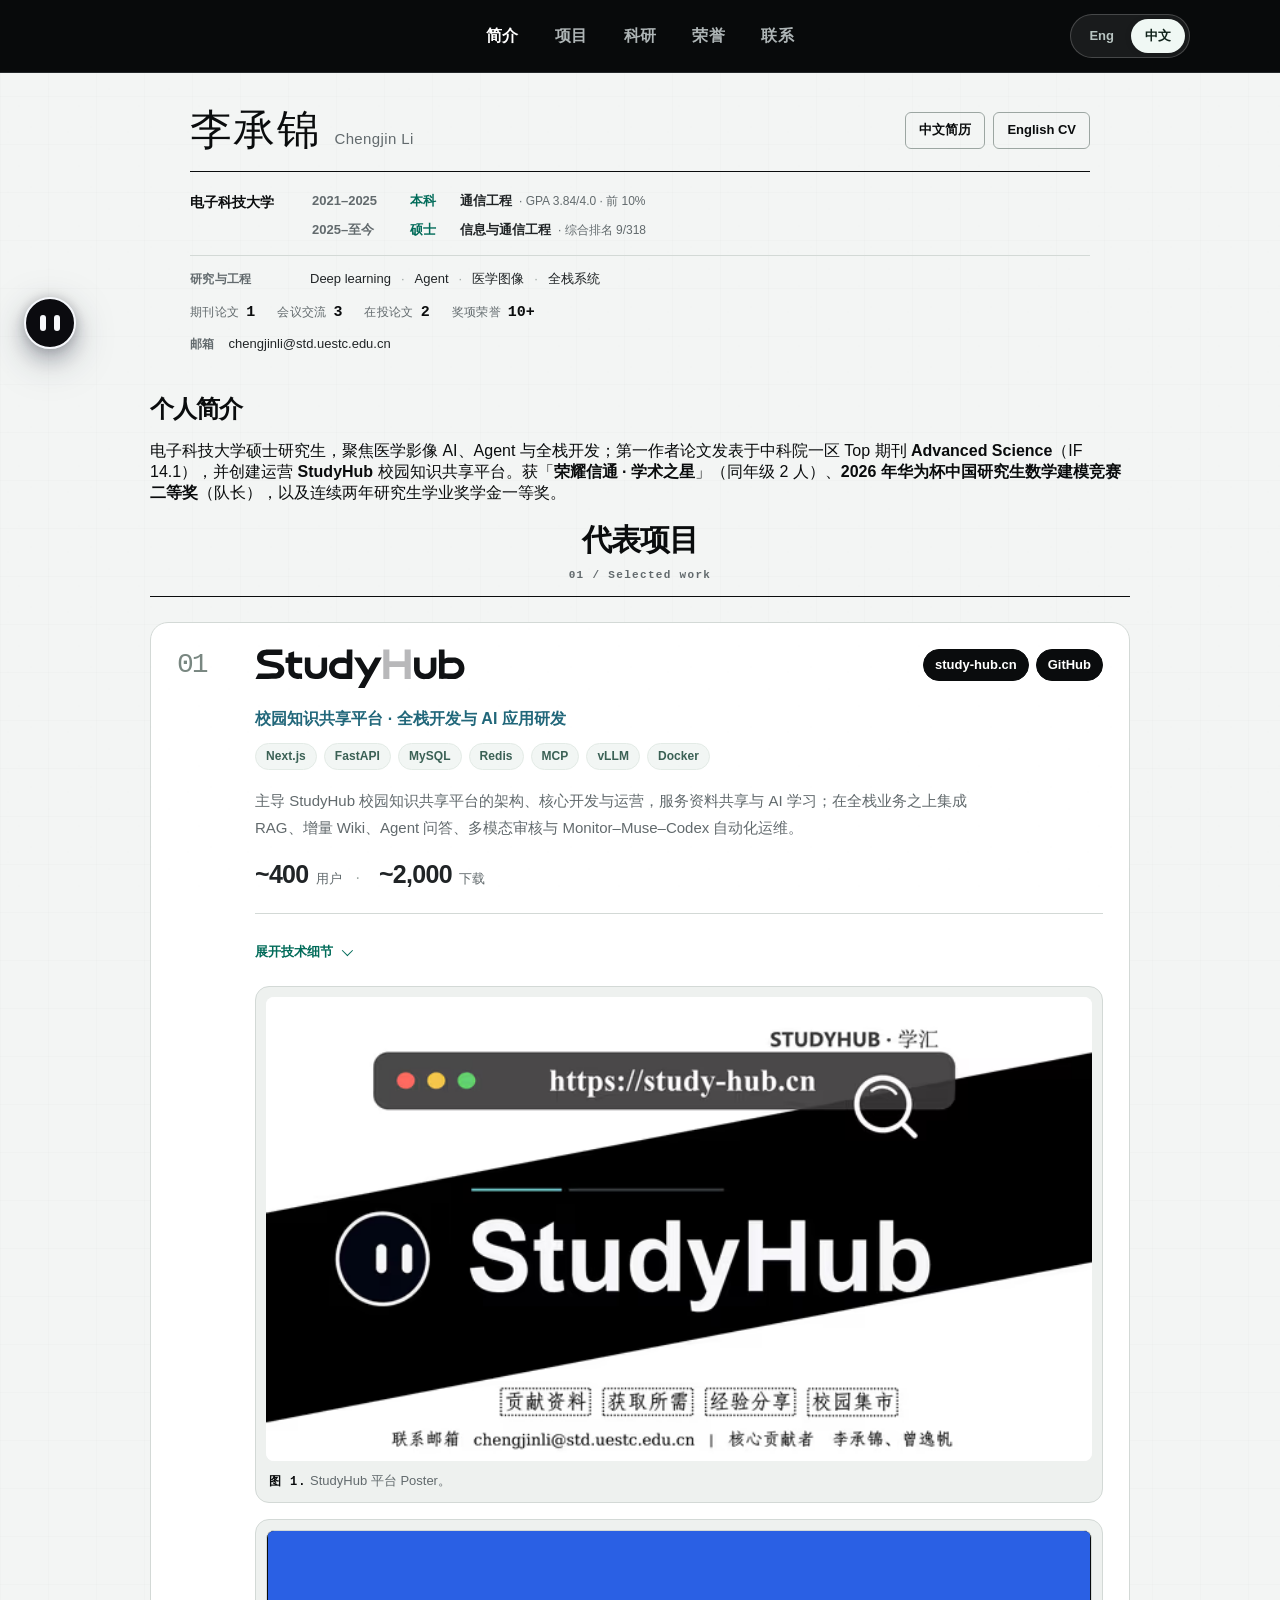
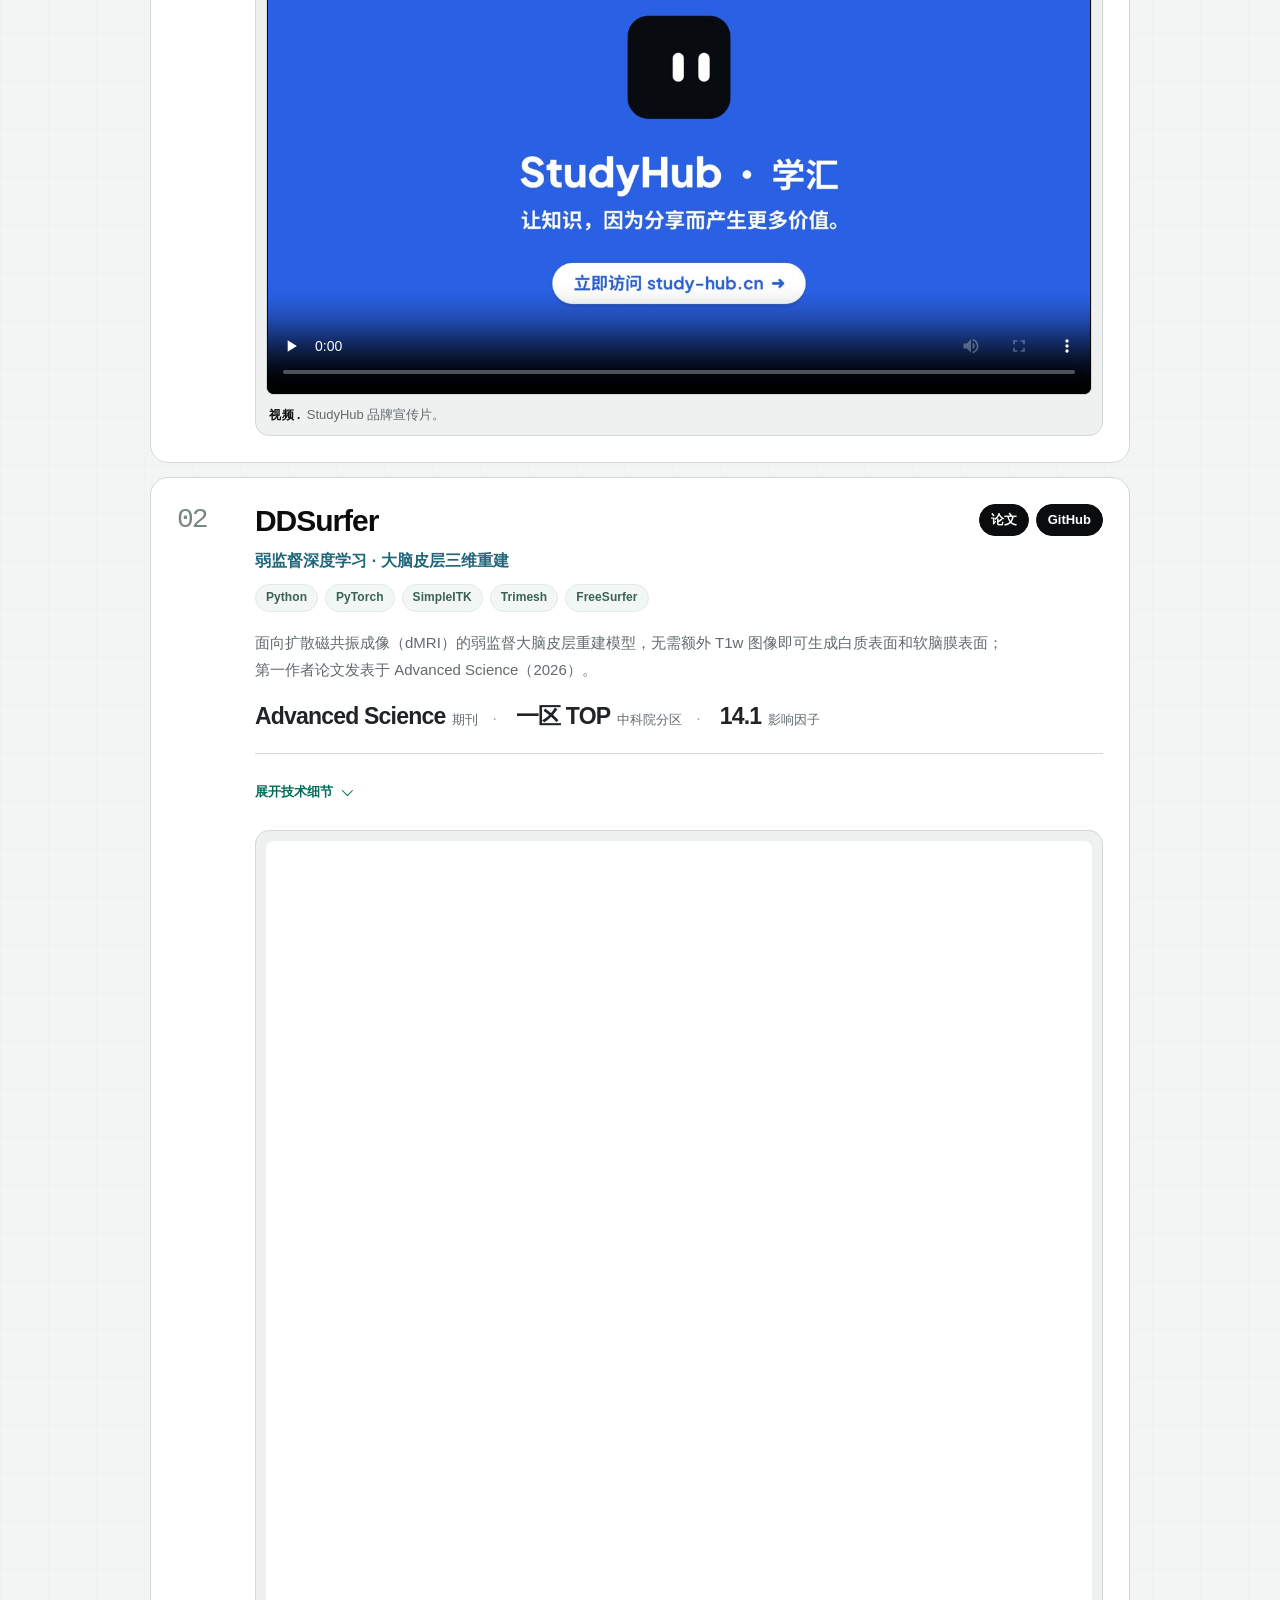
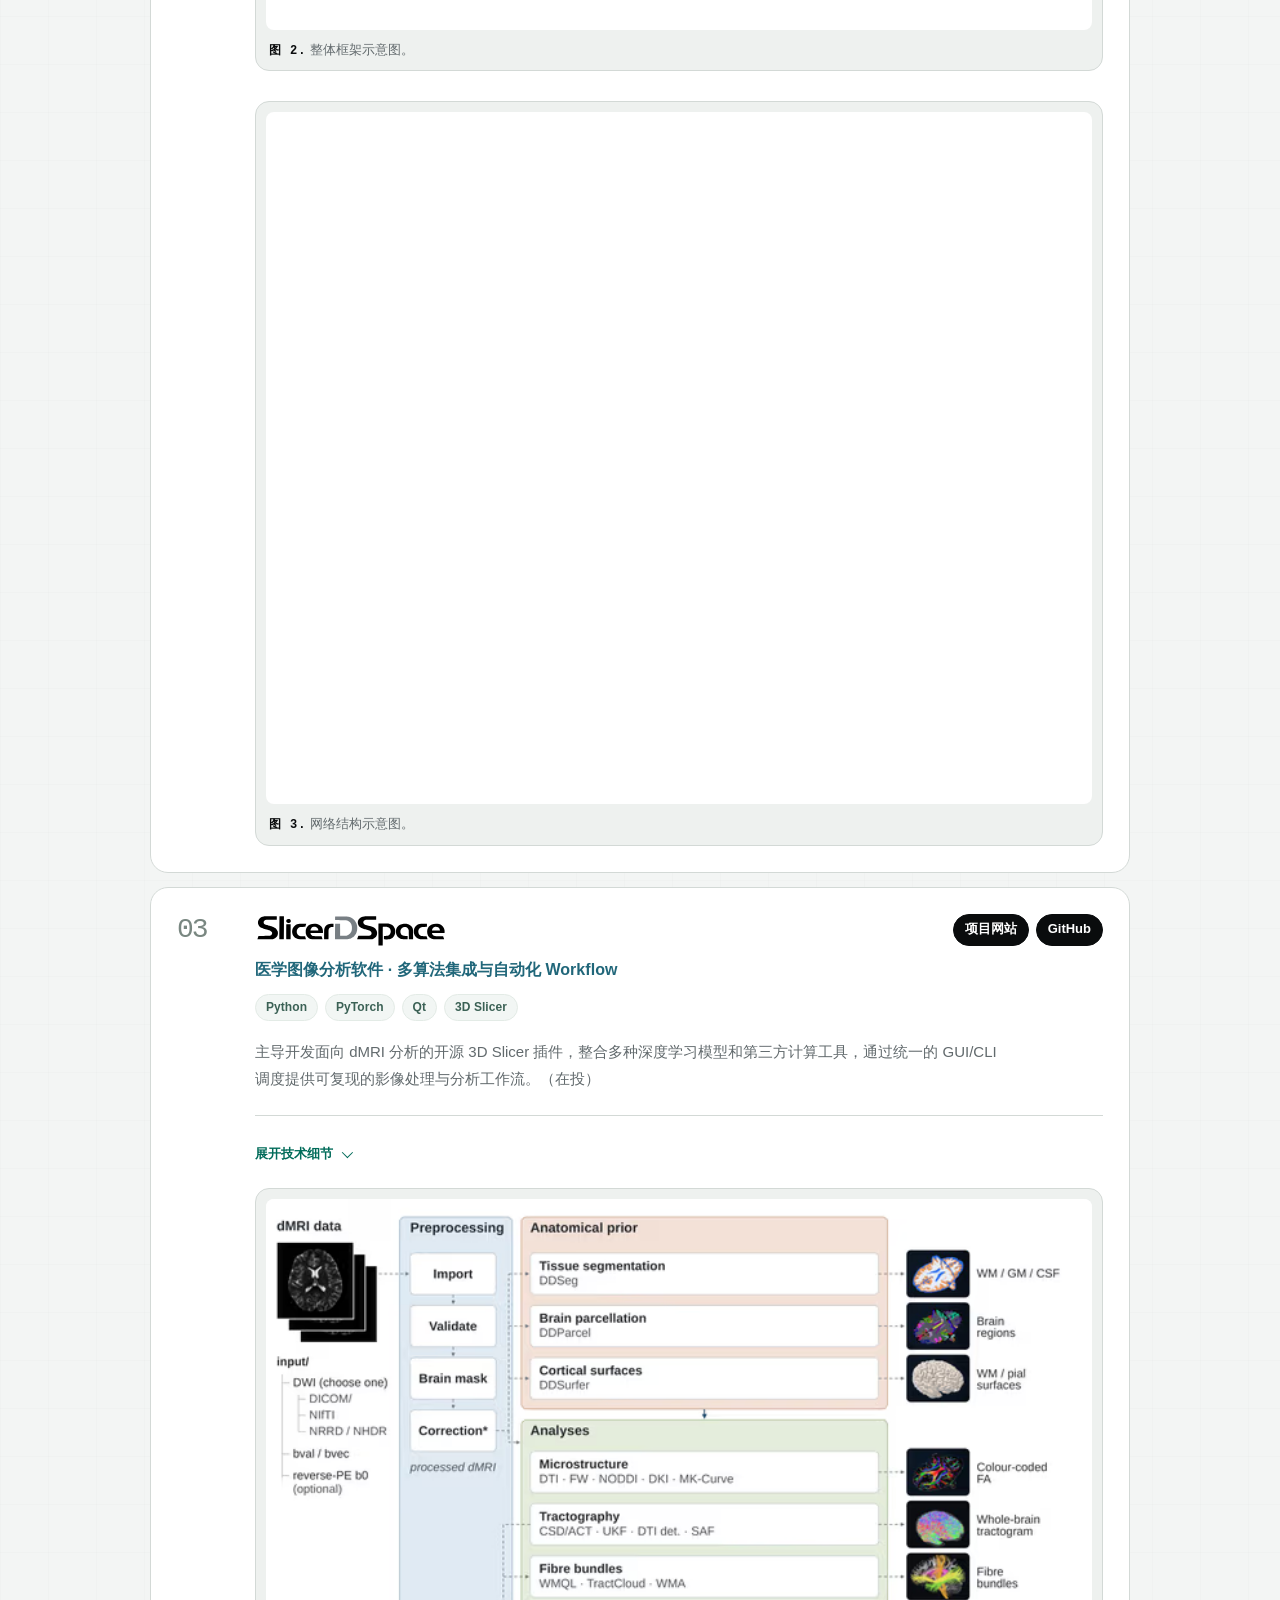
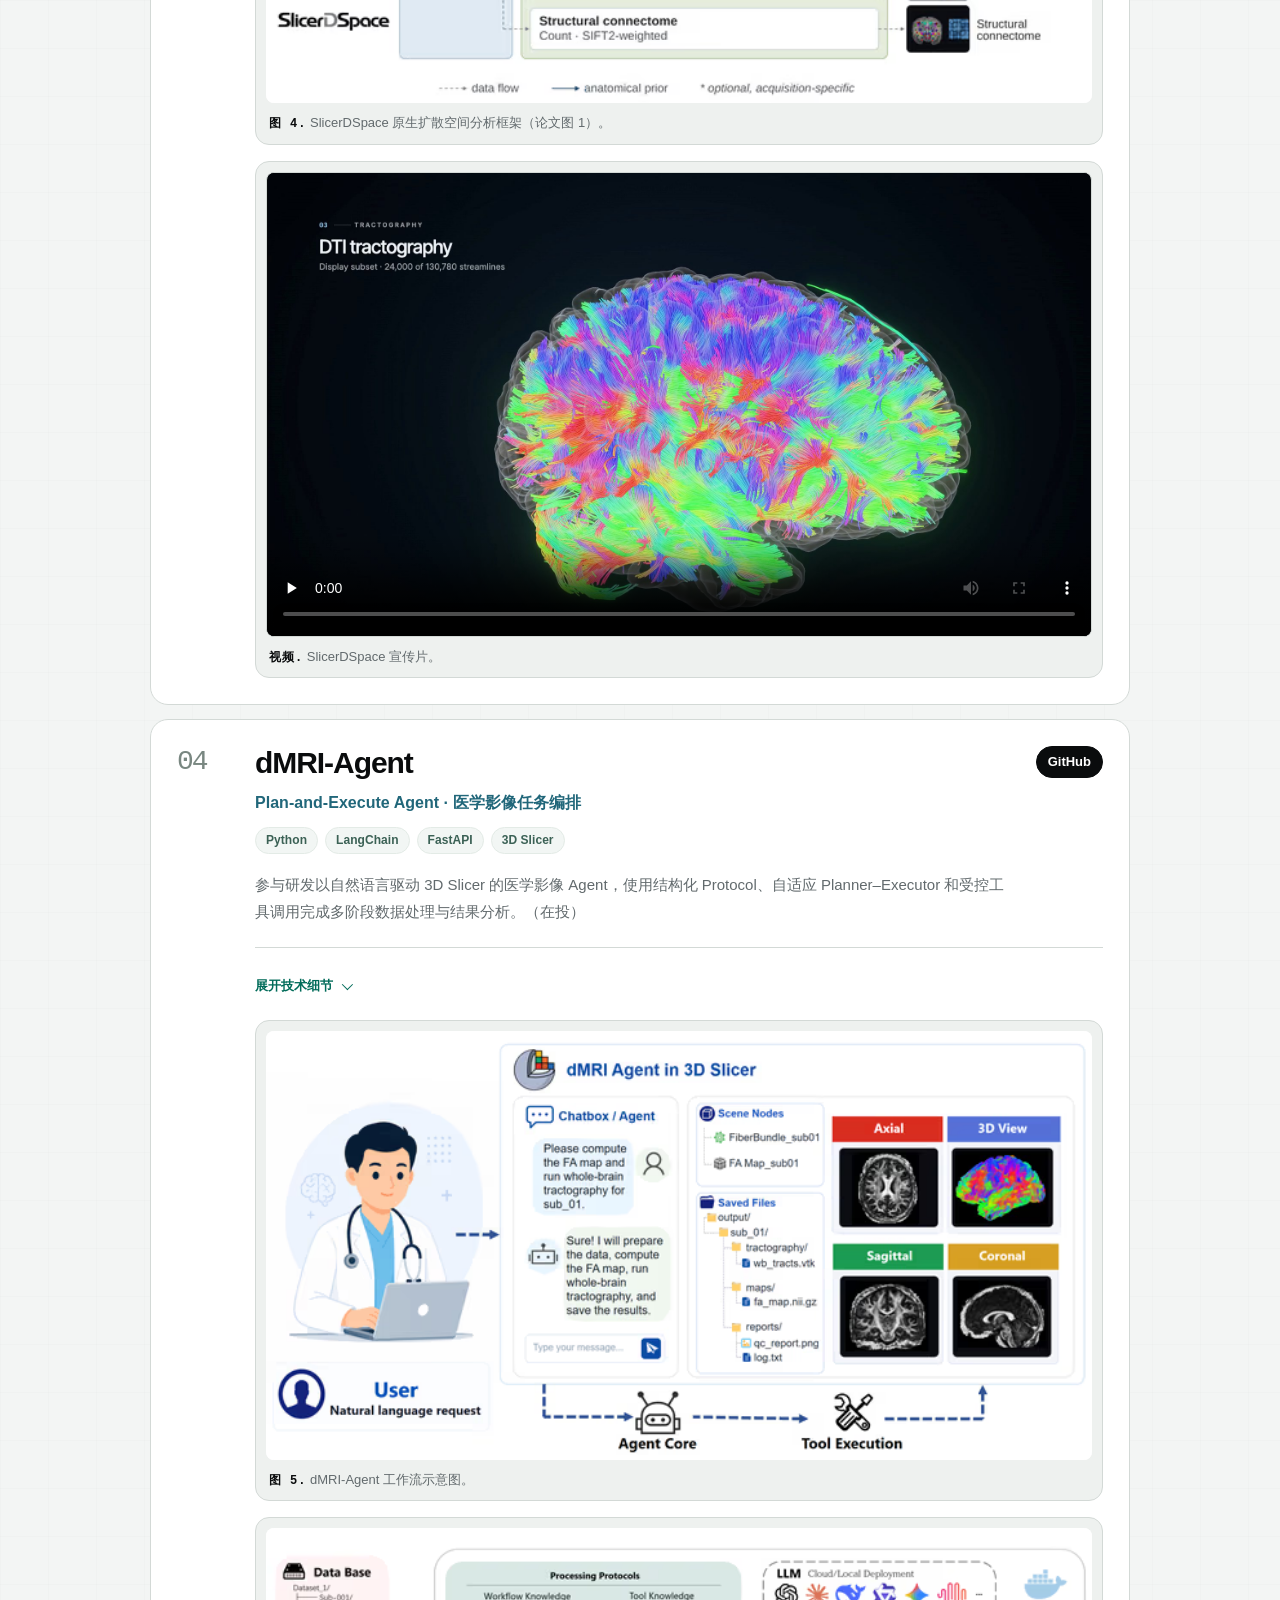
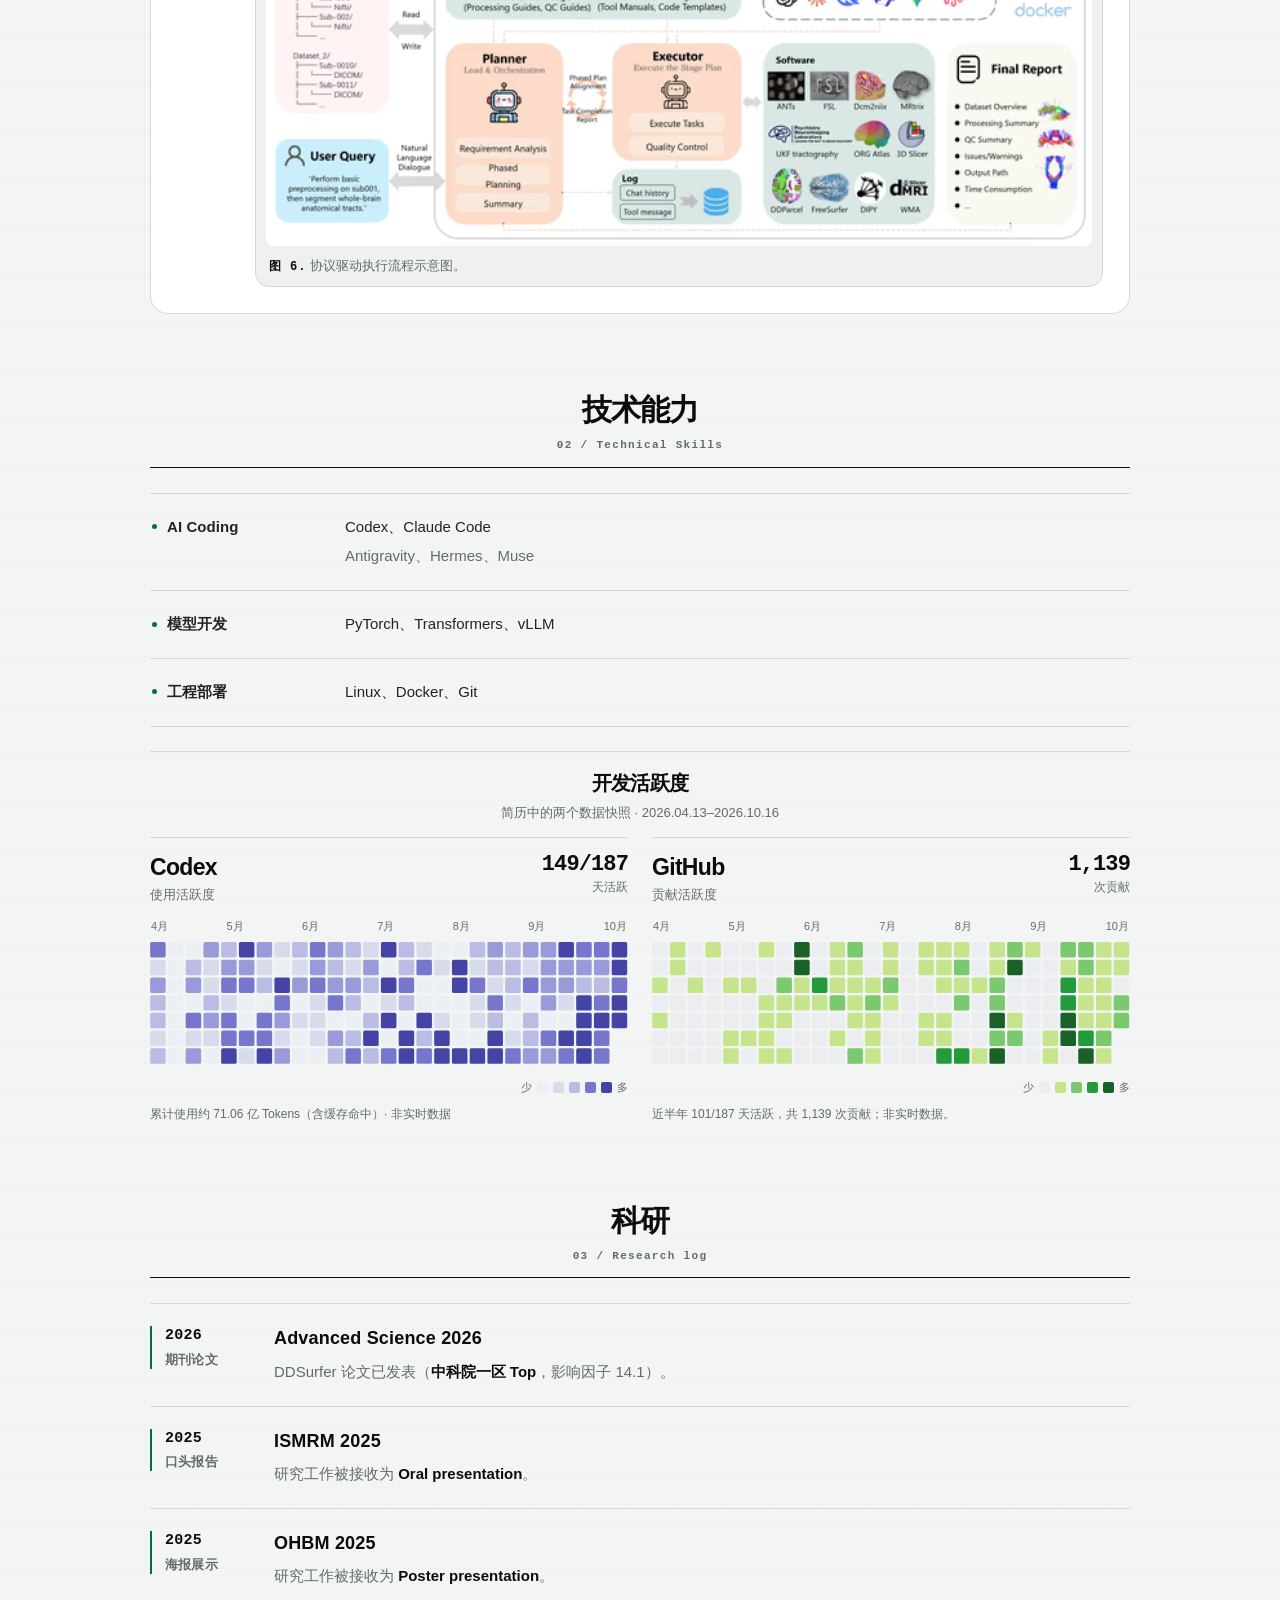
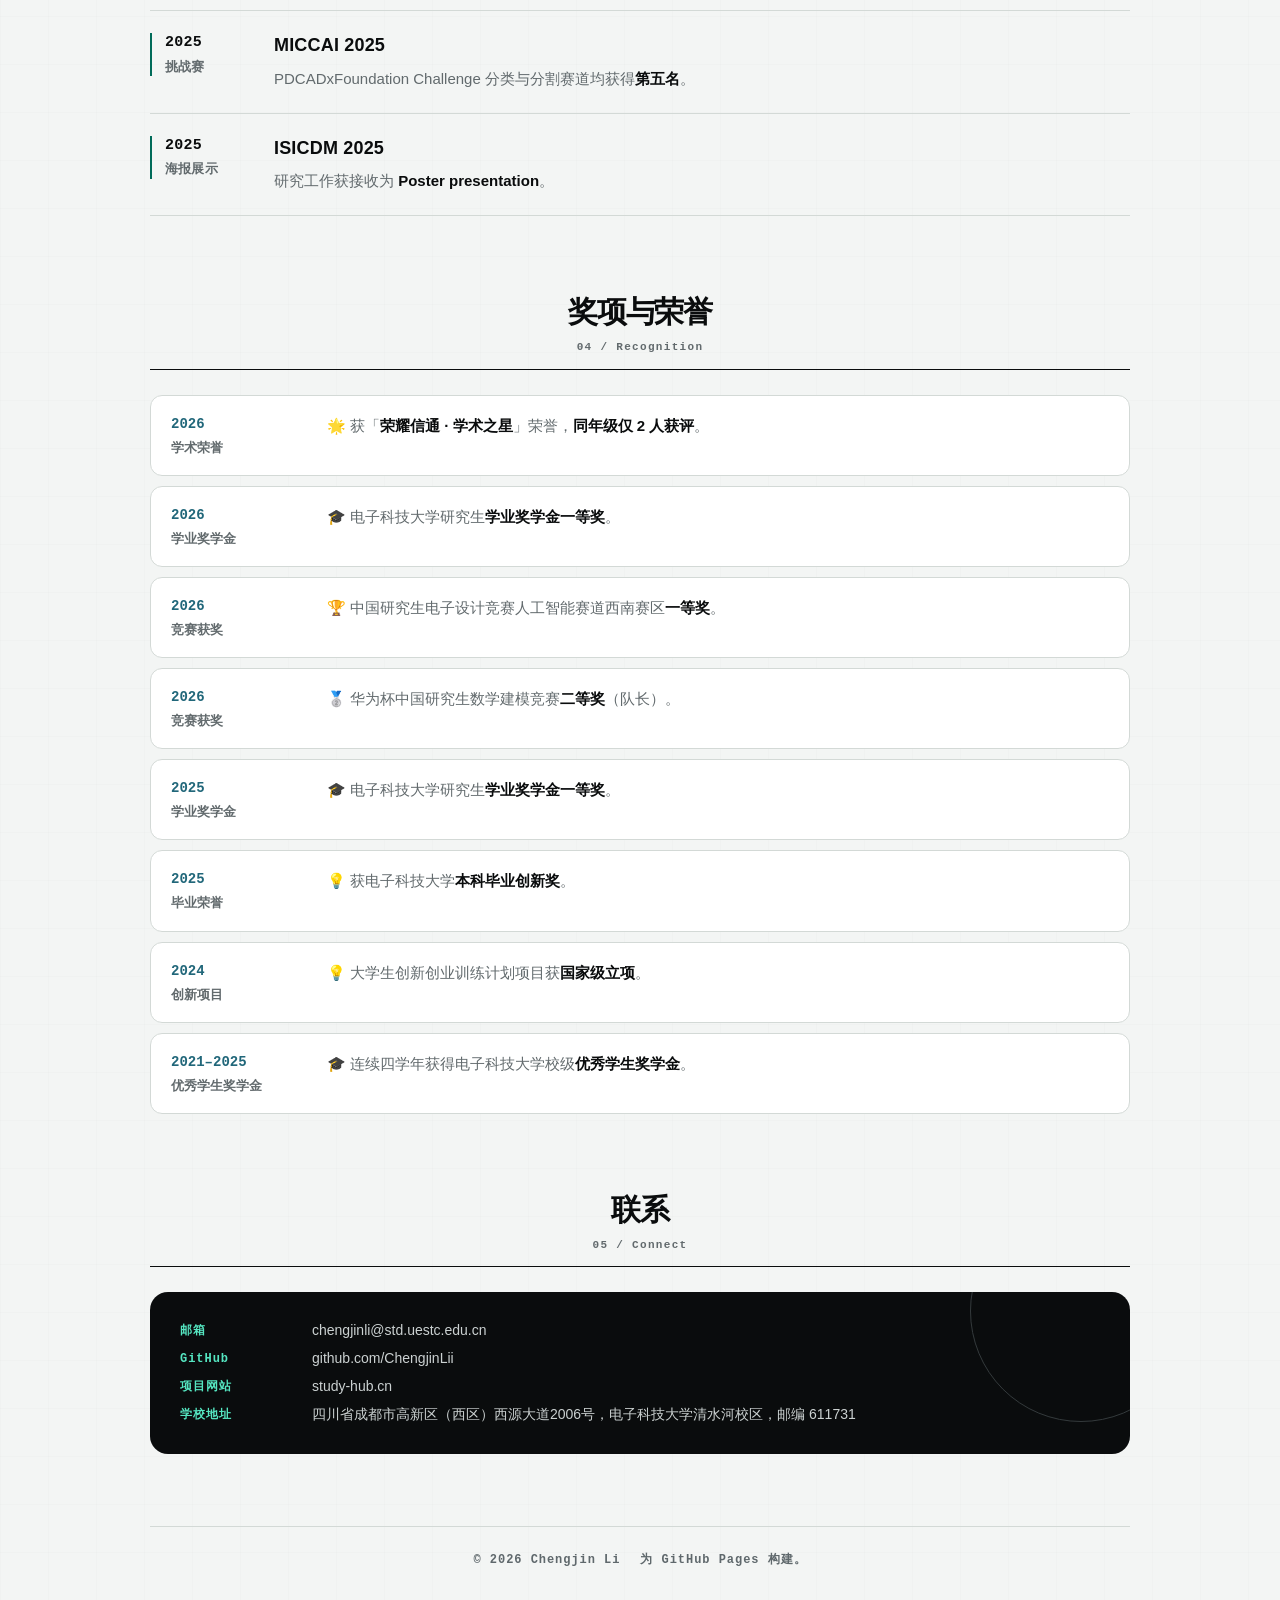
==== commit 5135236b: "Add concise bilingual personal profile and authentic StudyHub SVG project heading" ====
--- a/index.html
+++ b/index.html
@@ -34,7 +34,7 @@
     </script>
     <title>Chengjin Li | 李承锦</title>
     <link rel="icon" href="./assets/favicon.svg" type="image/svg+xml" />
-    <link rel="stylesheet" href="./styles.css?v=20261116-compact-header-v2" />
+    <link rel="stylesheet" href="./styles.css?v=20261116-profile-summary-wordmark-v3" />
   </head>
   <body>
     <div class="grain" aria-hidden="true"></div>
@@ -90,6 +90,7 @@
           </div>
         </div>
 
+        <div class="profile-highlights">
         <dl class="profile-facts">
           <div>
             <dt data-en="Focus" data-zh="研究与工程">研究与工程</dt>
@@ -129,9 +130,15 @@
             </div>
           </li>
         </ul>
+        </div>
       </section>
 
       <div class="content-column">
+        <section class="profile-introduction reveal" aria-labelledby="profile-introduction-heading">
+          <h2 id="profile-introduction-heading" data-zh="个人简介" data-en="Profile">个人简介</h2>
+          <p data-zh="电子科技大学硕士研究生，聚焦医学影像 AI、Agent 与全栈开发；第一作者论文发表于中科院一区 Top 期刊 <a href='https://doi.org/10.1002/advs.76596' target='_blank' rel='noopener noreferrer'><strong>Advanced Science</strong></a>（IF 14.1），并创建运营 <a href='https://study-hub.cn' target='_blank' rel='noopener noreferrer'><strong>StudyHub</strong></a> 校园知识共享平台。获「<strong>荣耀信通 · 学术之星</strong>」（同年级 2 人）、<strong>2026 年华为杯中国研究生数学建模竞赛二等奖</strong>（队长），以及连续两年研究生学业奖学金一等奖。" data-en="A UESTC master's student focused on medical imaging AI, agent systems and full-stack development; first-author research published in <a href='https://doi.org/10.1002/advs.76596' target='_blank' rel='noopener noreferrer'><strong>Advanced Science</strong></a> (CAS Zone 1 Top, IF 14.1), and founder of the <a href='https://study-hub.cn' target='_blank' rel='noopener noreferrer'><strong>StudyHub</strong></a> campus knowledge-sharing platform. Honors include <strong>HONOR · Academic Star</strong> (one of two recipients), <strong>Second Prize</strong> at the 2026 Huawei Cup Graduate Mathematical Contest in Modeling (team leader), and First-Class Graduate Academic Scholarships for two consecutive years.">电子科技大学硕士研究生，聚焦医学影像 AI、Agent 与全栈开发；第一作者论文发表于中科院一区 Top 期刊 <a href="https://doi.org/10.1002/advs.76596" target="_blank" rel="noopener noreferrer"><strong>Advanced Science</strong></a>（IF 14.1），并创建运营 <a href="https://study-hub.cn" target="_blank" rel="noopener noreferrer"><strong>StudyHub</strong></a> 校园知识共享平台。获「<strong>荣耀信通 · 学术之星</strong>」（同年级 2 人）、<strong>2026 年华为杯中国研究生数学建模竞赛二等奖</strong>（队长），以及连续两年研究生学业奖学金一等奖。</p>
+        </section>
+
         <section class="content-section reveal" id="projects">
           <h2 class="section-title">
             <span data-en="Selected Projects" data-zh="代表项目">代表项目</span>
@@ -142,7 +149,7 @@
             <div class="entry-year">01</div>
             <div class="entry-main">
               <div class="entry-head">
-                <h3>StudyHub</h3>
+                <h3 class="studyhub-wordmark-title"><span class="sr-only">StudyHub</span><img class="studyhub-wordmark" src="./assets/studyhub-wordmark-black.svg?v=20261116" width="210" height="40" loading="eager" decoding="async" alt="" aria-hidden="true" /></h3>
                 <div class="entry-links">
                   <a href="https://study-hub.cn">study-hub.cn</a>
                   <a href="https://github.com/ChengjinLii/studyhub">GitHub</a>
--- a/styles.css
+++ b/styles.css
@@ -2980,3 +2980,421 @@
     align-items: center;
   }
 }
+
+
+/* Compact profile v2: quiet typography, two-line education, no metric cards. */
+.page-shell {
+  margin-top: 32px;
+}
+
+.page-shell > .profile-hero {
+  align-items: stretch;
+  width: min(100%, 900px);
+  text-align: left;
+}
+
+.profile-hero .profile-heading {
+  display: flex;
+  align-items: center;
+  justify-content: space-between;
+  gap: 24px;
+  width: 100%;
+  padding-bottom: 16px;
+  border-bottom: 1px solid var(--ink);
+}
+
+.page-shell .profile-hero .profile-heading h1 {
+  display: flex;
+  flex-direction: row;
+  flex-wrap: wrap;
+  align-items: baseline;
+  justify-content: flex-start;
+  gap: 8px 14px;
+  margin: 0;
+  font-size: clamp(32px, 3.8vw, 42px);
+  line-height: 1.2;
+  text-align: left;
+}
+
+.page-shell .profile-hero .profile-heading h1 small {
+  font-size: 15px;
+  font-weight: 500;
+  line-height: 1.4;
+}
+
+.profile-hero .profile-heading .sidebar-actions {
+  display: flex;
+  flex: 0 0 auto;
+  align-items: center;
+  gap: 8px;
+  width: auto;
+  margin: 0;
+}
+
+.profile-hero .profile-heading .sidebar-actions a {
+  display: inline-flex;
+  align-items: center;
+  justify-content: center;
+  min-width: 0;
+  min-height: 37px;
+  padding: 7px 13px;
+  border: 1px solid var(--line-strong);
+  border-radius: 6px;
+  background: transparent;
+  color: var(--ink);
+  font-size: 13px;
+  font-weight: 600;
+  letter-spacing: 0;
+}
+
+.profile-hero .profile-heading .sidebar-actions a:hover {
+  border-color: var(--ink);
+  background: var(--ink);
+  color: #fff;
+}
+
+.page-shell .profile-hero .education-block {
+  display: grid;
+  grid-template-columns: 104px minmax(0, 1fr);
+  align-items: start;
+  gap: 10px 18px;
+  width: 100%;
+  margin-top: 17px;
+  padding: 0 0 12px;
+  border-top: 0;
+  border-bottom: 1px solid var(--line);
+}
+
+.profile-hero .education-block > strong {
+  padding: 3px 0;
+  font-size: 14px;
+  font-weight: 650;
+  line-height: 1.5;
+  text-align: left;
+}
+
+.page-shell .profile-hero .education-track {
+  display: grid;
+  grid-template-columns: minmax(0, 1fr);
+  gap: 4px;
+  margin: 0;
+}
+
+.page-shell .profile-hero .education-track p,
+html:lang(en) .page-shell .profile-hero .education-track p {
+  display: grid;
+  grid-template-columns: 88px 40px minmax(0, 1fr);
+  align-items: baseline;
+  justify-content: start;
+  gap: 0 10px;
+  width: 100%;
+  margin: 0;
+  padding: 2px 0;
+  border: 0;
+  border-radius: 0;
+  background: transparent;
+  text-align: left;
+}
+
+.page-shell .profile-hero .education-track p::before {
+  content: none;
+}
+
+.page-shell .profile-hero .education-track span,
+.page-shell .profile-hero .education-track b {
+  font-size: 13px;
+  line-height: 1.6;
+}
+
+.page-shell .profile-hero .education-track em,
+html:lang(en) .page-shell .profile-hero .education-track em {
+  display: inline;
+  grid-column: auto;
+  width: auto;
+  min-width: 0;
+  font-size: 13px;
+  line-height: 1.6;
+  text-align: left;
+}
+
+.page-shell .profile-hero .education-track .education-major {
+  display: inline;
+  font: inherit;
+  font-weight: 600;
+}
+
+.page-shell .profile-hero .education-track .education-detail {
+  display: inline;
+  margin: 0;
+  font-size: 12px;
+  line-height: inherit;
+}
+
+.page-shell .profile-hero .education-track .education-detail::before {
+  content: " · ";
+  white-space: pre;
+}
+
+.page-shell .profile-hero .profile-facts {
+  width: 100%;
+  margin-top: 14px;
+  border: 0;
+}
+
+.page-shell .profile-hero .profile-facts div,
+html:lang(en) .page-shell .profile-hero .profile-facts div {
+  display: flex;
+  align-items: baseline;
+  justify-content: flex-start;
+  flex-wrap: wrap;
+  gap: 4px 16px;
+  padding: 0;
+  border: 0;
+}
+
+.page-shell .profile-hero .profile-facts dt {
+  flex: 0 0 104px;
+  font-size: 12px;
+}
+
+.page-shell .profile-hero .keyword-list {
+  display: flex;
+  flex-wrap: wrap;
+  justify-content: flex-start;
+  gap: 4px 0;
+}
+
+.page-shell .profile-hero .keyword-list span {
+  display: inline;
+  min-height: 0;
+  padding: 0;
+  border: 0;
+  border-radius: 0;
+  background: transparent;
+  color: var(--ink-2);
+  font-size: 13px;
+  font-weight: 500;
+}
+
+.page-shell .profile-hero .keyword-list span + span::before {
+  content: "·";
+  margin: 0 10px;
+  color: var(--line-strong);
+}
+
+.page-shell .profile-hero .profile-summary {
+  display: flex;
+  flex-wrap: wrap;
+  justify-content: flex-start;
+  gap: 6px 0;
+  width: 100%;
+  margin: 14px 0 0;
+  padding: 0;
+  border: 0;
+  background: transparent;
+}
+
+.page-shell .profile-hero .profile-summary div {
+  display: flex;
+  flex: 0 0 auto;
+  align-items: baseline;
+  gap: 7px;
+  min-height: 0;
+  margin: 0 22px 0 0;
+  padding: 0;
+  border: 0;
+  border-radius: 0;
+  background: transparent;
+  text-align: left;
+}
+
+.page-shell .profile-hero .profile-summary dt {
+  min-height: 0;
+  font-size: 12px;
+  font-weight: 500;
+}
+
+.page-shell .profile-hero .profile-summary dd {
+  display: inline;
+  margin: 0;
+  font-size: 15px;
+  font-weight: 650;
+  line-height: 1.4;
+}
+
+.page-shell .profile-hero .profile-links {
+  display: flex;
+  justify-content: flex-start;
+  width: 100%;
+  margin-top: 11px;
+  border: 0;
+}
+
+.page-shell .profile-hero .profile-links li {
+  justify-content: flex-start;
+  gap: 14px;
+  margin: 0;
+  padding: 0;
+  border: 0;
+}
+
+.page-shell .profile-hero .profile-links > li > span {
+  font-size: 12px;
+}
+
+.page-shell .profile-hero .profile-links a {
+  font-size: 13px;
+  font-weight: 500;
+}
+
+.page-shell .content-column {
+  margin-top: 39px;
+}
+
+/* Keep the project section as-is; simplify only the activity statistics. */
+.activity-overview {
+  margin-top: 24px;
+  padding-top: 18px;
+}
+
+.activity-overview__intro {
+  margin-bottom: 15px;
+}
+
+.activity-overview__intro h3 {
+  font-size: 20px;
+}
+
+.activity-grid {
+  gap: 24px;
+}
+
+.activity-card {
+  padding: 15px 0 0;
+  border: 0;
+  border-top: 1px solid var(--line);
+  border-radius: 0;
+  background: transparent;
+}
+
+.activity-card__heading {
+  margin-bottom: 15px;
+}
+
+.activity-card__heading strong {
+  font-size: 22px;
+}
+
+.activity-card__heading small {
+  font-size: 12px;
+}
+
+.activity-note {
+  margin-top: 10px;
+  font-size: 12px;
+}
+
+@media (max-width: 900px) {
+  .page-shell {
+    margin-top: 29px;
+  }
+
+  .page-shell .content-column {
+    margin-top: 36px;
+  }
+}
+
+@media (max-width: 680px) {
+  .page-shell {
+    margin-top: 22px;
+  }
+
+  .profile-hero .profile-heading {
+    display: grid;
+    grid-template-columns: minmax(0, 1fr) auto;
+    align-items: center;
+    gap: 12px;
+    padding-bottom: 13px;
+  }
+
+  .page-shell .profile-hero .profile-heading h1 {
+    display: flex;
+    flex-direction: column;
+    align-items: flex-start;
+    gap: 1px;
+    font-size: 32px;
+  }
+
+  .page-shell .profile-hero .profile-heading h1 small {
+    font-size: 13px;
+  }
+
+  .profile-hero .profile-heading .sidebar-actions {
+    flex-direction: column;
+    align-items: stretch;
+    gap: 5px;
+    margin: 0;
+  }
+
+  .profile-hero .profile-heading .sidebar-actions a {
+    min-height: 31px;
+    padding: 5px 9px;
+    font-size: 12px;
+  }
+
+  .page-shell .profile-hero .education-block,
+  html:lang(en) .page-shell .profile-hero .education-block {
+    grid-template-columns: minmax(0, 1fr);
+    gap: 4px;
+    margin-top: 14px;
+    padding-bottom: 11px;
+  }
+
+  .page-shell .profile-hero .education-track p,
+  html:lang(en) .page-shell .profile-hero .education-track p {
+    grid-template-columns: 76px 35px minmax(0, 1fr);
+    gap: 0 7px;
+    padding: 1px 0;
+  }
+
+  .page-shell .profile-hero .profile-facts {
+    margin-top: 12px;
+  }
+
+  .page-shell .profile-hero .profile-facts dt {
+    flex-basis: auto;
+  }
+
+  .page-shell .profile-hero .profile-summary {
+    gap: 6px 0;
+    margin-top: 12px;
+  }
+
+  .page-shell .profile-hero .profile-summary div {
+    margin-right: 15px;
+  }
+
+  .page-shell .profile-hero .profile-links {
+    margin-top: 10px;
+  }
+
+  .page-shell .content-column {
+    margin-top: 29px;
+  }
+
+  .activity-grid {
+    grid-template-columns: minmax(0, 1fr);
+    gap: 19px;
+  }
+
+  .activity-card {
+    padding-top: 13px;
+  }
+}
+
+@media (min-width: 681px) {
+  html:lang(en) .page-shell .profile-hero .education-block {
+    grid-template-columns: 1fr;
+    gap: 6px;
+  }
+}
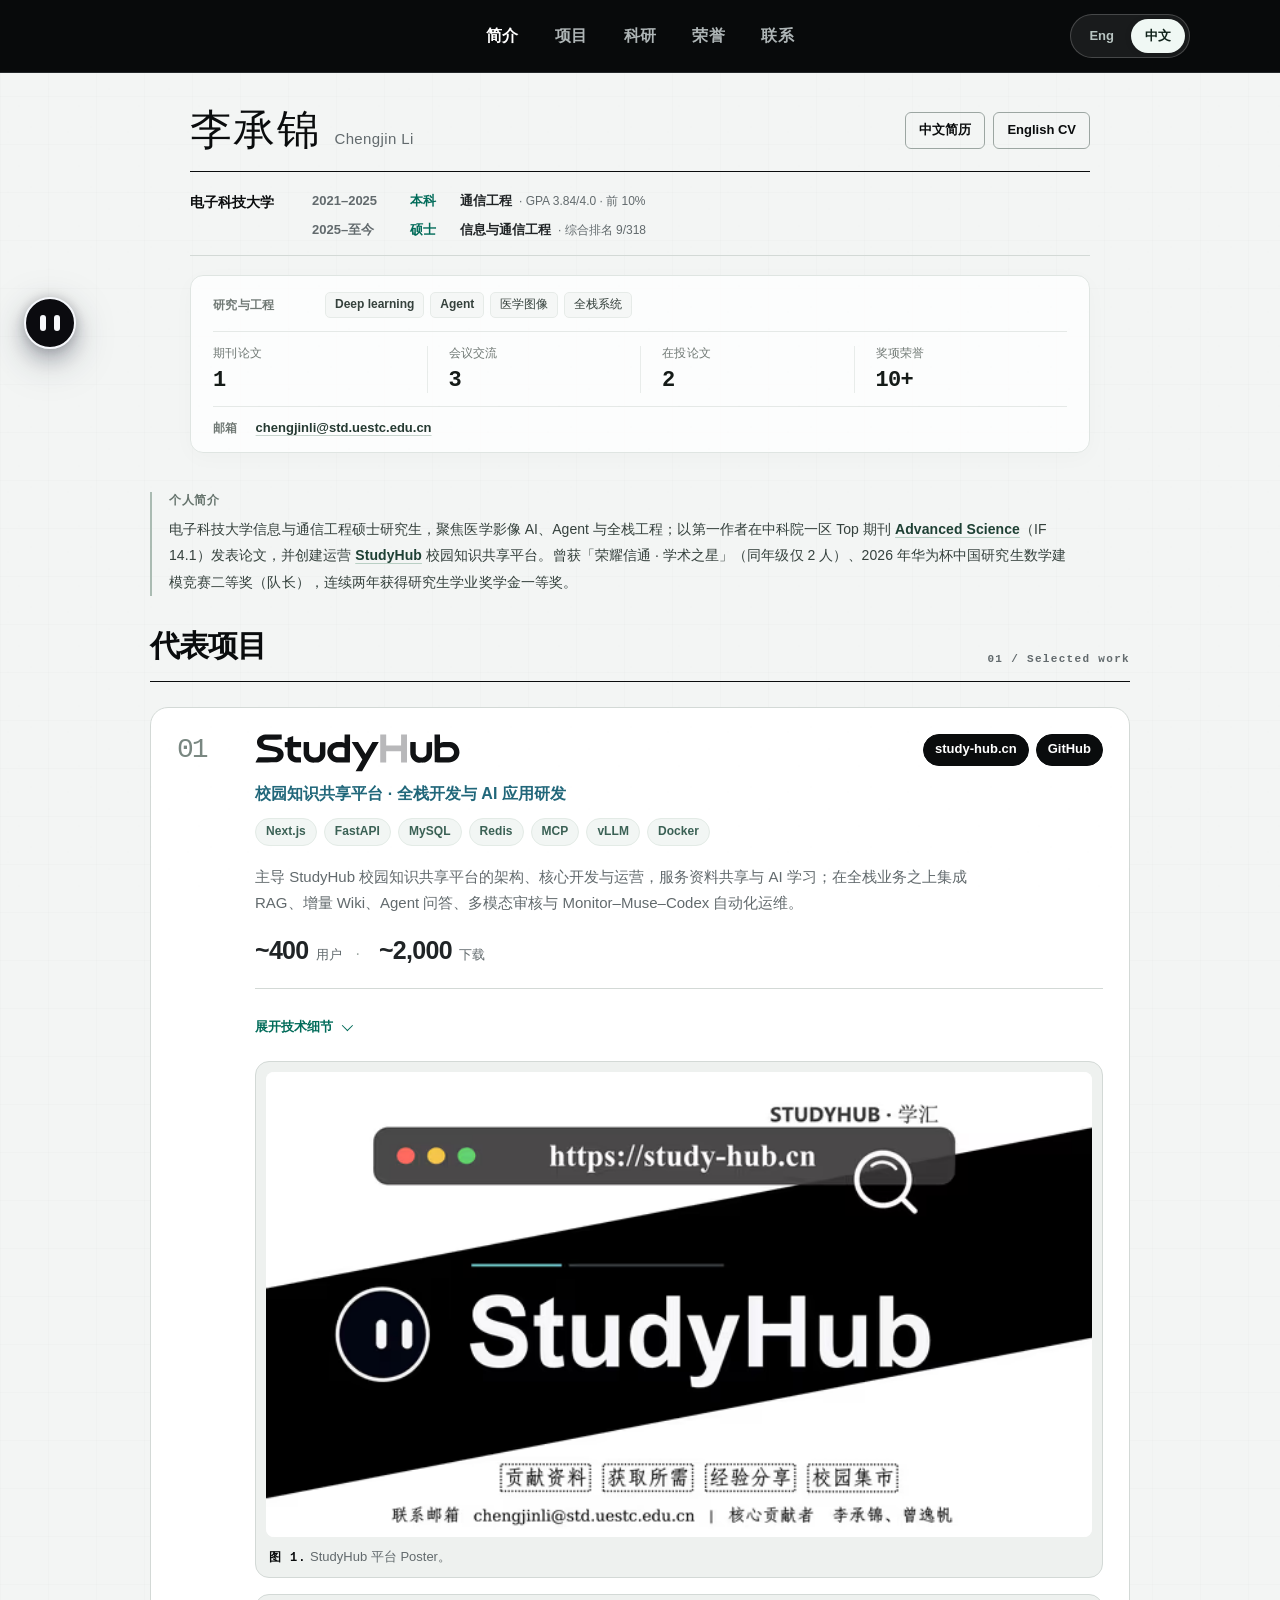
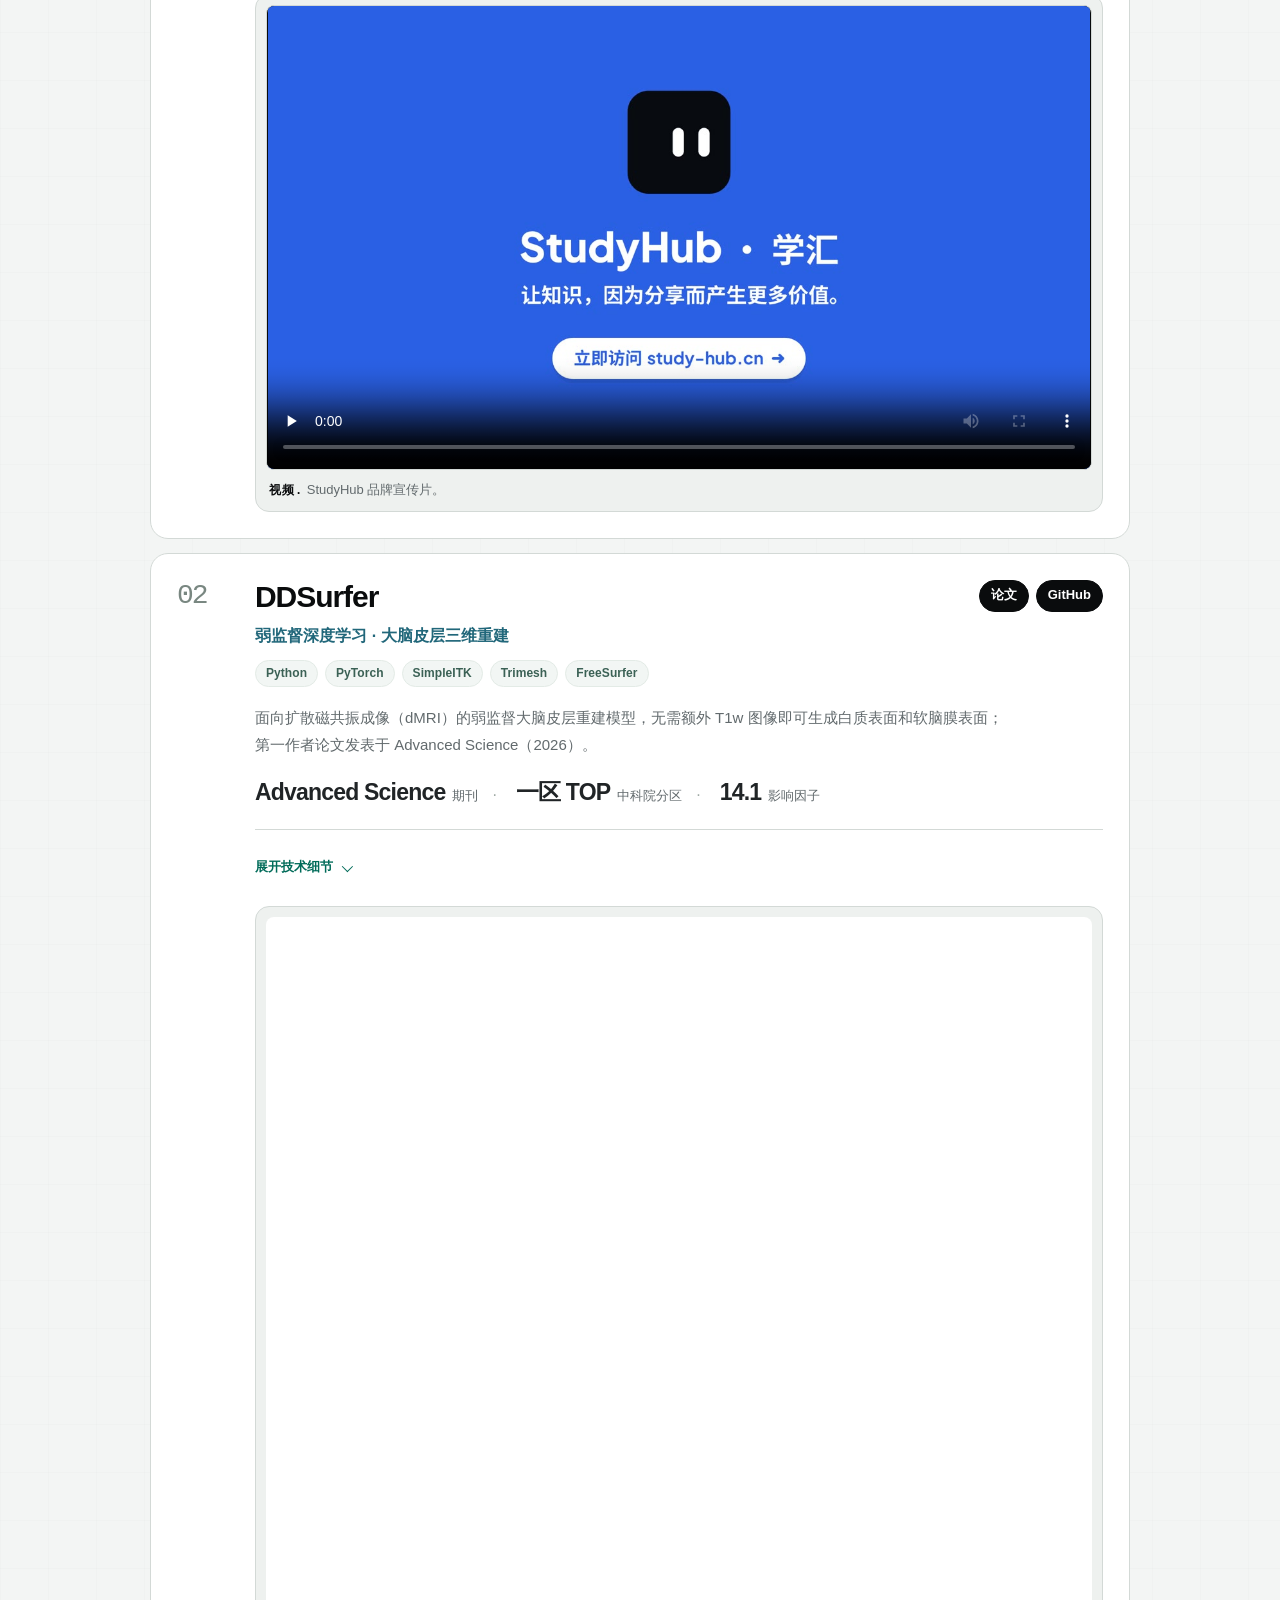
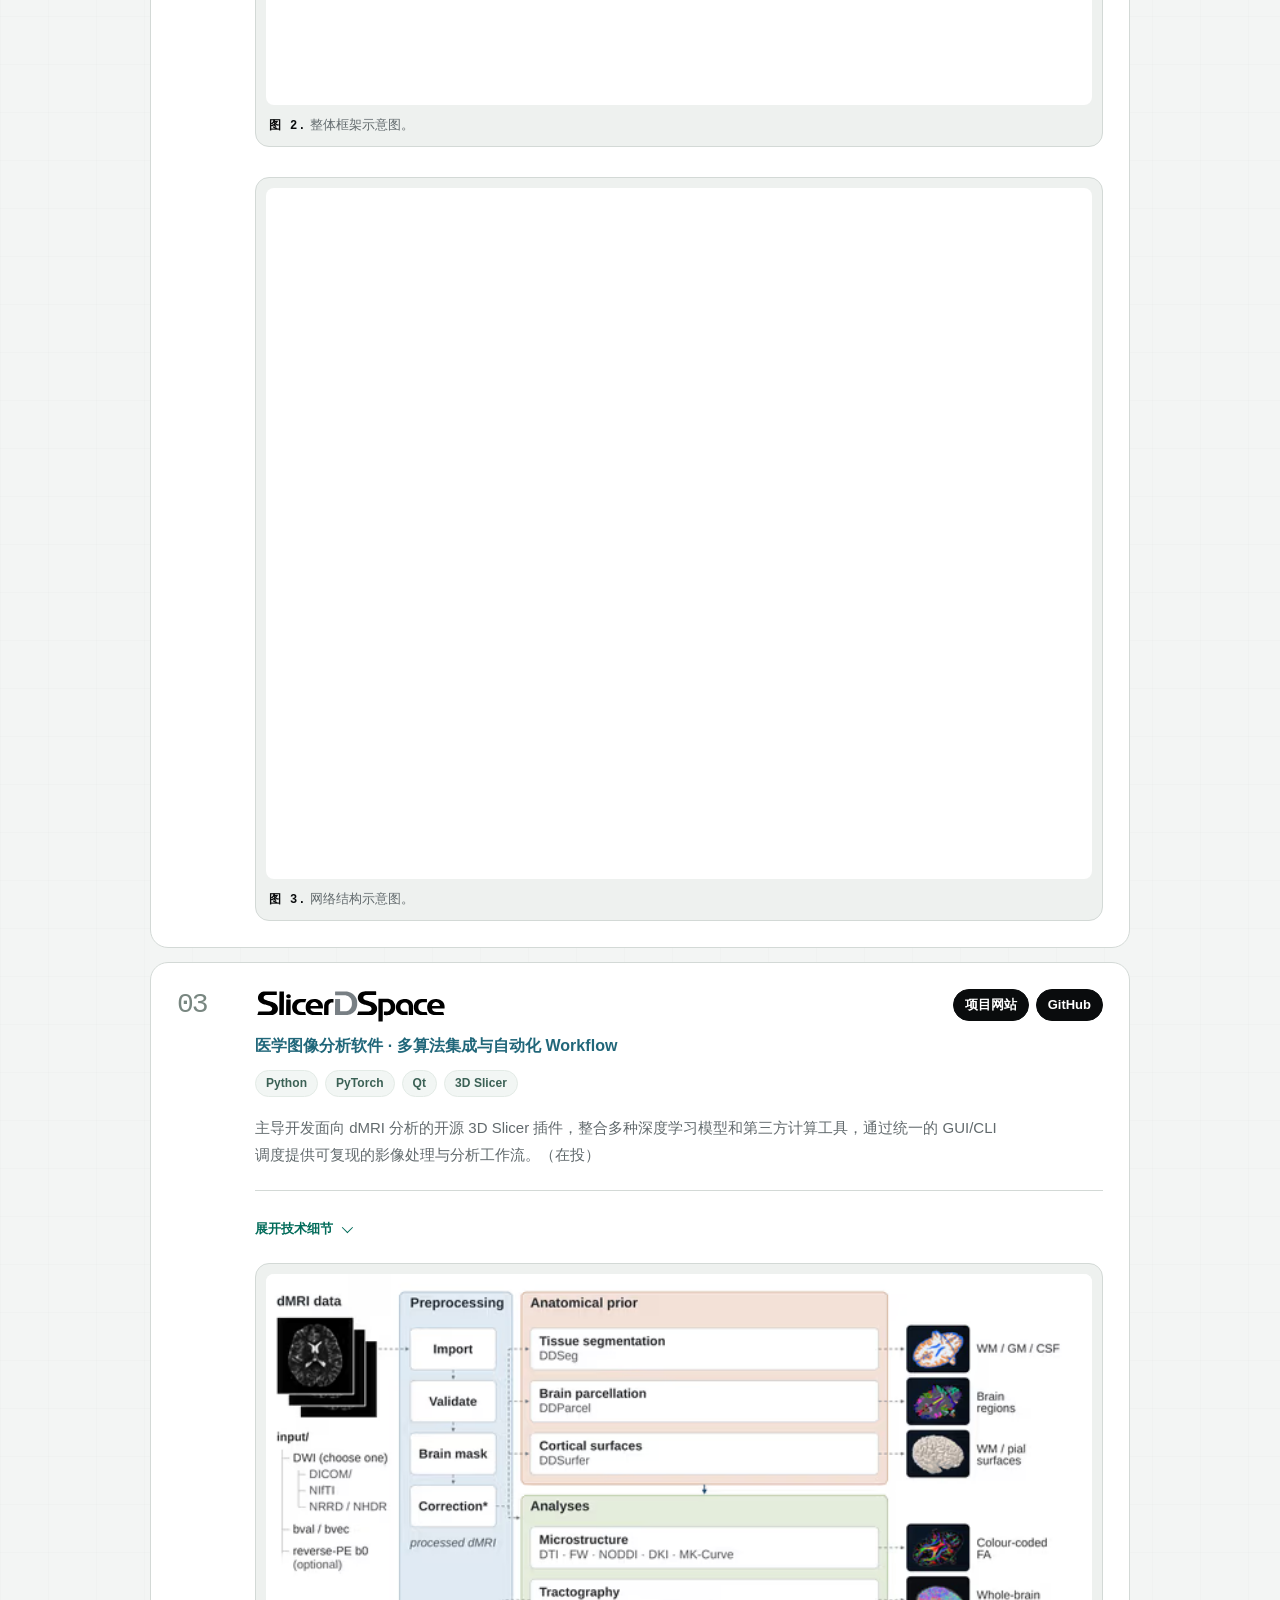
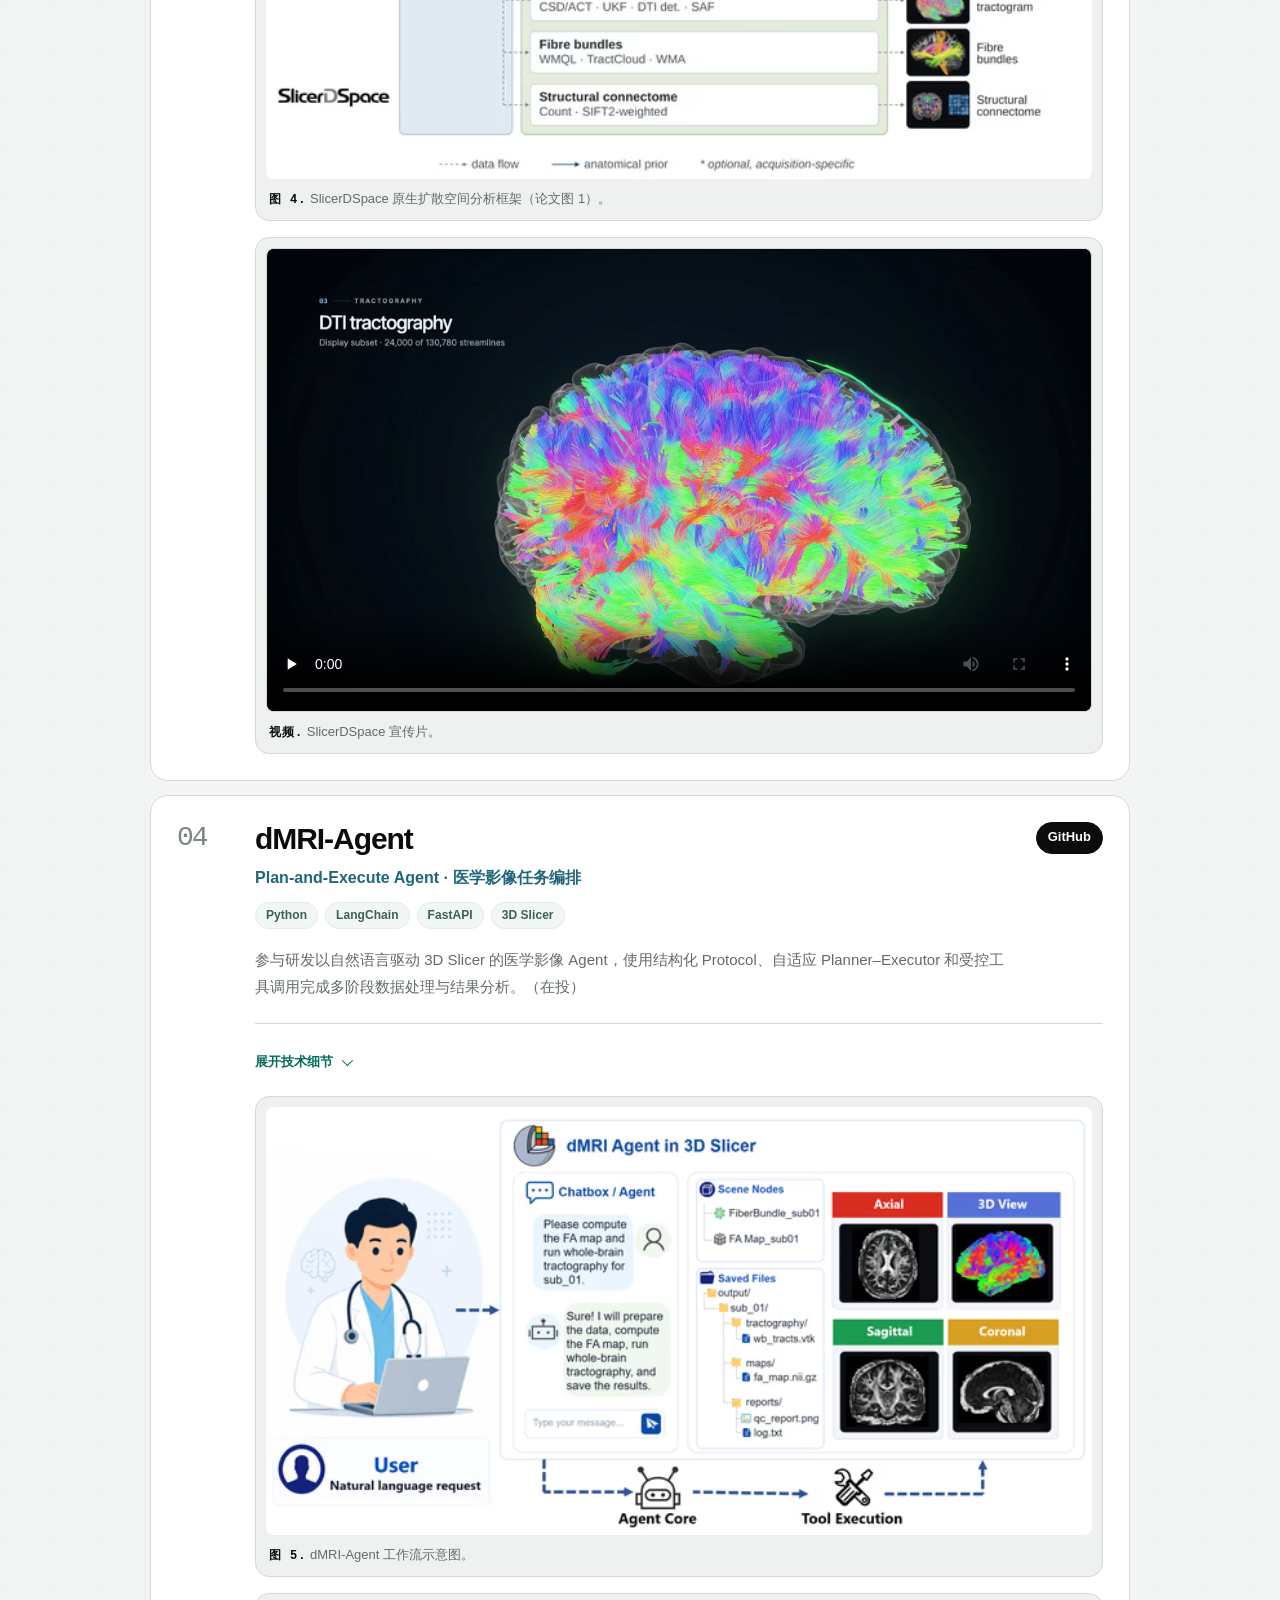
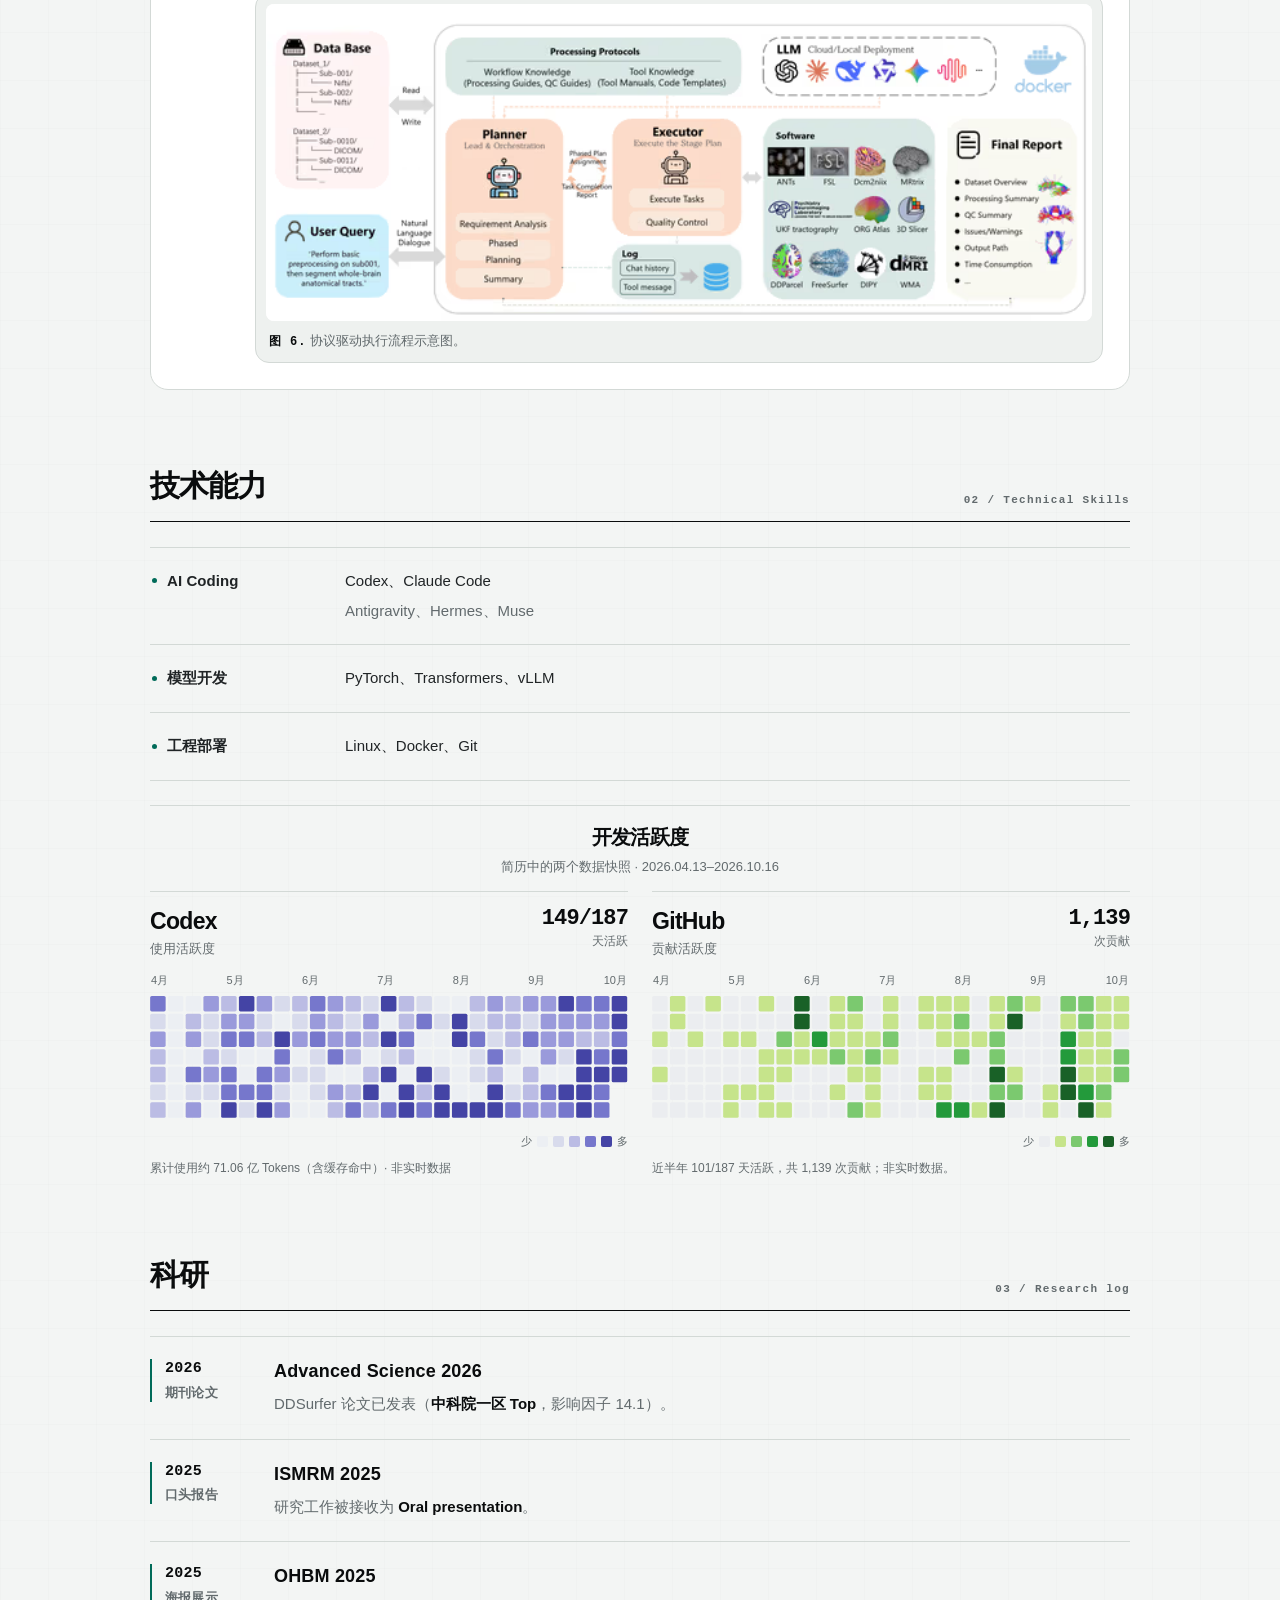
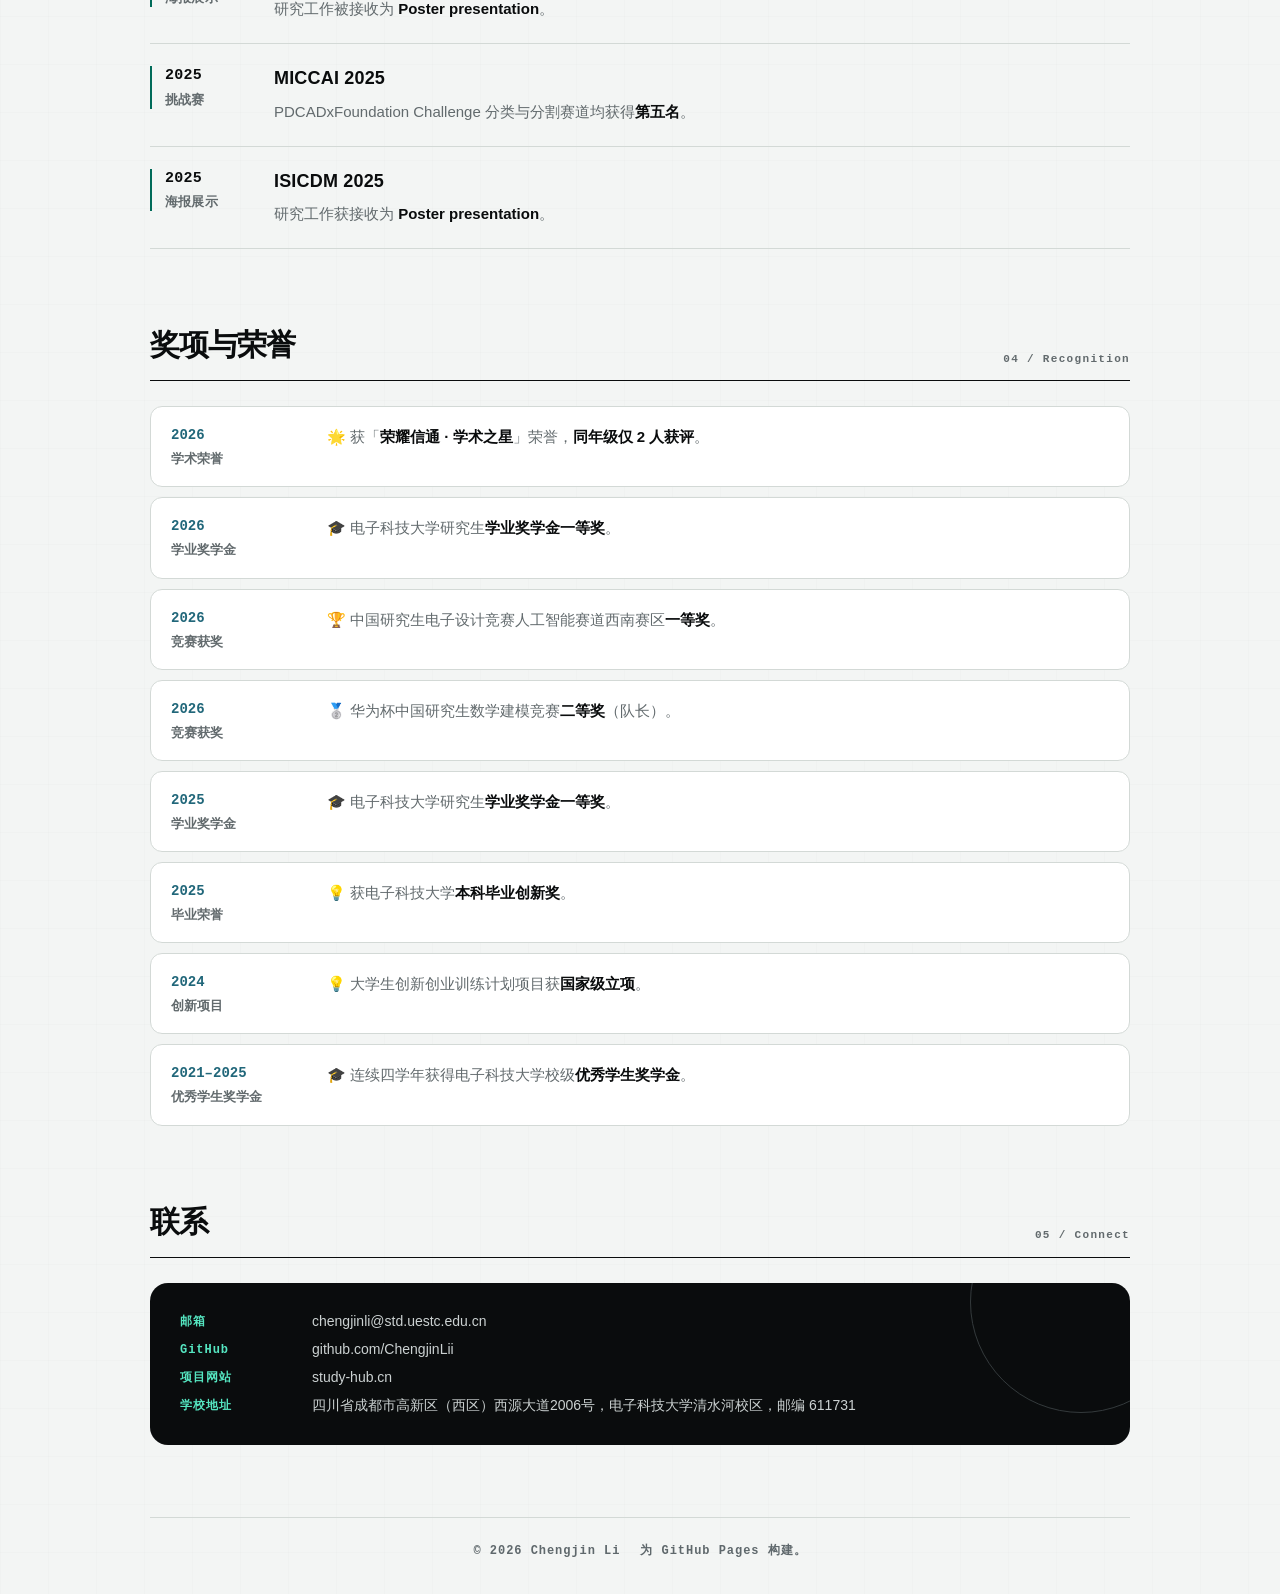
==== commit bc2c7c28: "Refine bilingual two-sentence profile summary with calmer typographic emphasis" ====
--- a/index.html
+++ b/index.html
@@ -34,7 +34,7 @@
     </script>
     <title>Chengjin Li | 李承锦</title>
     <link rel="icon" href="./assets/favicon.svg" type="image/svg+xml" />
-    <link rel="stylesheet" href="./styles.css?v=20261116-profile-summary-wordmark-v3" />
+    <link rel="stylesheet" href="./styles.css?v=20261116-refined-profile-v4" />
   </head>
   <body>
     <div class="grain" aria-hidden="true"></div>
@@ -136,7 +136,7 @@
       <div class="content-column">
         <section class="profile-introduction reveal" aria-labelledby="profile-introduction-heading">
           <h2 id="profile-introduction-heading" data-zh="个人简介" data-en="Profile">个人简介</h2>
-          <p data-zh="电子科技大学硕士研究生，聚焦医学影像 AI、Agent 与全栈开发；第一作者论文发表于中科院一区 Top 期刊 <a href='https://doi.org/10.1002/advs.76596' target='_blank' rel='noopener noreferrer'><strong>Advanced Science</strong></a>（IF 14.1），并创建运营 <a href='https://study-hub.cn' target='_blank' rel='noopener noreferrer'><strong>StudyHub</strong></a> 校园知识共享平台。获「<strong>荣耀信通 · 学术之星</strong>」（同年级 2 人）、<strong>2026 年华为杯中国研究生数学建模竞赛二等奖</strong>（队长），以及连续两年研究生学业奖学金一等奖。" data-en="A UESTC master's student focused on medical imaging AI, agent systems and full-stack development; first-author research published in <a href='https://doi.org/10.1002/advs.76596' target='_blank' rel='noopener noreferrer'><strong>Advanced Science</strong></a> (CAS Zone 1 Top, IF 14.1), and founder of the <a href='https://study-hub.cn' target='_blank' rel='noopener noreferrer'><strong>StudyHub</strong></a> campus knowledge-sharing platform. Honors include <strong>HONOR · Academic Star</strong> (one of two recipients), <strong>Second Prize</strong> at the 2026 Huawei Cup Graduate Mathematical Contest in Modeling (team leader), and First-Class Graduate Academic Scholarships for two consecutive years.">电子科技大学硕士研究生，聚焦医学影像 AI、Agent 与全栈开发；第一作者论文发表于中科院一区 Top 期刊 <a href="https://doi.org/10.1002/advs.76596" target="_blank" rel="noopener noreferrer"><strong>Advanced Science</strong></a>（IF 14.1），并创建运营 <a href="https://study-hub.cn" target="_blank" rel="noopener noreferrer"><strong>StudyHub</strong></a> 校园知识共享平台。获「<strong>荣耀信通 · 学术之星</strong>」（同年级 2 人）、<strong>2026 年华为杯中国研究生数学建模竞赛二等奖</strong>（队长），以及连续两年研究生学业奖学金一等奖。</p>
+          <p data-zh="电子科技大学信息与通信工程硕士研究生，聚焦医学影像 AI、Agent 与全栈工程；以第一作者在中科院一区 Top 期刊 <a href='https://doi.org/10.1002/advs.76596' target='_blank' rel='noopener noreferrer'><strong>Advanced Science</strong></a>（IF 14.1）发表论文，并创建运营 <a href='https://study-hub.cn' target='_blank' rel='noopener noreferrer'><strong>StudyHub</strong></a> 校园知识共享平台。曾获「荣耀信通 · 学术之星」（同年级仅 2 人）、2026 年华为杯中国研究生数学建模竞赛二等奖（队长），连续两年获得研究生学业奖学金一等奖。" data-en="A master's student in Information and Communication Engineering at UESTC, focused on medical imaging AI, agent systems, and full-stack engineering; published first-author research in <a href='https://doi.org/10.1002/advs.76596' target='_blank' rel='noopener noreferrer'><strong>Advanced Science</strong></a> (CAS Zone 1 Top, IF 14.1) and founded the <a href='https://study-hub.cn' target='_blank' rel='noopener noreferrer'><strong>StudyHub</strong></a> campus platform. Honors include HONOR · Academic Star (one of two recipients in the cohort), Second Prize at the 2026 Huawei Cup Graduate Mathematical Contest in Modeling (team leader), and First-Class Graduate Academic Scholarships in two consecutive years.">电子科技大学信息与通信工程硕士研究生，聚焦医学影像 AI、Agent 与全栈工程；以第一作者在中科院一区 Top 期刊 <a href="https://doi.org/10.1002/advs.76596" target="_blank" rel="noopener noreferrer"><strong>Advanced Science</strong></a>（IF 14.1）发表论文，并创建运营 <a href="https://study-hub.cn" target="_blank" rel="noopener noreferrer"><strong>StudyHub</strong></a> 校园知识共享平台。曾获「荣耀信通 · 学术之星」（同年级仅 2 人）、2026 年华为杯中国研究生数学建模竞赛二等奖（队长），连续两年获得研究生学业奖学金一等奖。</p>
         </section>
 
         <section class="content-section reveal" id="projects">
--- a/styles.css
+++ b/styles.css
@@ -3398,3 +3398,298 @@
     gap: 6px;
   }
 }
+
+
+/* Portfolio profile polish, 2026-11-16: quiet grouped facts and left-aligned sections. */
+.page-shell .section-title {
+  display: flex;
+  flex-direction: row;
+  align-items: flex-end;
+  justify-content: space-between;
+  gap: 16px;
+  text-align: left;
+}
+
+.page-shell .section-title > span {
+  text-align: left;
+}
+
+.page-shell .section-title > small {
+  flex: 0 0 auto;
+  text-align: right;
+}
+
+/* One understated surface replaces isolated raw text and oversized KPI cards. */
+.page-shell .profile-hero .profile-highlights {
+  width: 100%;
+  margin-top: 19px;
+  padding: 16px 22px 14px;
+  border: 1px solid #dfe5e2;
+  border-radius: 13px;
+  background: rgba(255, 255, 255, 0.77);
+  box-shadow: 0 5px 22px rgba(21, 31, 26, 0.025);
+}
+
+.page-shell .profile-hero .profile-highlights .profile-facts {
+  margin: 0;
+  border: 0;
+}
+
+.page-shell .profile-hero .profile-highlights .profile-facts div,
+html:lang(en) .page-shell .profile-hero .profile-highlights .profile-facts div {
+  display: grid;
+  grid-template-columns: 102px minmax(0, 1fr);
+  align-items: center;
+  gap: 10px;
+  padding: 0 0 13px;
+  border: 0;
+}
+
+.page-shell .profile-hero .profile-highlights .profile-facts dt {
+  flex-basis: auto;
+  width: auto;
+  color: #707975;
+  font-size: 12px;
+  font-weight: 600;
+  line-height: 1.55;
+  text-align: left;
+}
+
+.page-shell .profile-hero .profile-highlights .keyword-list {
+  justify-content: flex-start;
+  align-items: center;
+  gap: 6px;
+}
+
+.page-shell .profile-hero .profile-highlights .keyword-list span {
+  display: inline-flex;
+  align-items: center;
+  min-height: 26px;
+  padding: 3px 9px;
+  border: 1px solid #e6ebe8;
+  border-radius: 5px;
+  background: #f5f7f6;
+  color: #35413c;
+  font-size: 12px;
+  font-weight: 550;
+  line-height: 1.3;
+}
+
+.page-shell .profile-hero .profile-highlights .keyword-list span + span::before {
+  content: none;
+}
+
+.page-shell .profile-hero .profile-highlights .profile-summary {
+  display: grid;
+  grid-template-columns: repeat(4, minmax(0, 1fr));
+  width: 100%;
+  gap: 0;
+  margin: 0;
+  padding: 14px 0 13px;
+  border-top: 1px solid #e5e9e7;
+  border-bottom: 1px solid #e5e9e7;
+  background: none;
+}
+
+.page-shell .profile-hero .profile-highlights .profile-summary div {
+  display: flex;
+  flex-direction: column;
+  align-items: flex-start;
+  justify-content: center;
+  gap: 6px;
+  min-width: 0;
+  margin: 0;
+  padding: 0 13px 0 21px;
+  border: 0;
+  border-left: 1px solid #e8ecea;
+  border-radius: 0;
+  background: none;
+  text-align: left;
+}
+
+.page-shell .profile-hero .profile-highlights .profile-summary div:first-child {
+  padding-left: 0;
+  border-left: 0;
+}
+
+.page-shell .profile-hero .profile-highlights .profile-summary dt {
+  min-height: 0;
+  color: #707975;
+  font-size: 12px;
+  font-weight: 500;
+  line-height: 1.3;
+}
+
+.page-shell .profile-hero .profile-highlights .profile-summary dd {
+  display: block;
+  margin: 0;
+  color: #151b18;
+  font: 650 22px/1.15 var(--mono);
+  letter-spacing: -0.03em;
+  text-align: left;
+}
+
+.page-shell .profile-hero .profile-highlights .profile-links {
+  display: flex;
+  justify-content: flex-start;
+  margin: 11px 0 0;
+}
+
+.page-shell .profile-hero .profile-highlights .profile-links li {
+  display: flex;
+  justify-content: flex-start;
+  gap: 18px;
+  padding: 0;
+  border: 0;
+}
+
+.page-shell .profile-hero .profile-highlights .profile-links > li > span {
+  color: #707975;
+  font-size: 12px;
+  font-weight: 600;
+}
+
+.page-shell .profile-hero .profile-highlights .profile-links a {
+  color: #253a32;
+  font-size: 13px;
+  font-weight: 600;
+  text-decoration: underline;
+  text-decoration-color: #c7d4cd;
+  text-underline-offset: 3px;
+}
+
+.page-shell .profile-hero .profile-highlights .profile-links a:hover {
+  color: #006b59;
+  text-decoration-color: currentColor;
+}
+
+/* Intro reads as editorial text rather than a promotional hero banner. */
+.page-shell .profile-introduction {
+  width: 100%;
+  padding: 0 0 0 17px;
+  margin: 0 0 30px;
+  border-left: 2px solid #aabbb2;
+  text-align: left;
+}
+
+.page-shell .profile-introduction h2 {
+  margin: 0 0 7px;
+  color: #66746d;
+  font: 650 12px/1.4 var(--sans);
+  letter-spacing: .045em;
+}
+
+.page-shell .profile-introduction p {
+  max-width: 900px;
+  margin: 0;
+  color: #35413d;
+  font-size: 14px;
+  font-weight: 450;
+  line-height: 1.9;
+  letter-spacing: .005em;
+}
+
+.page-shell .profile-introduction a {
+  color: #1e4034;
+  text-decoration: underline;
+  text-decoration-color: #b9cfc4;
+  text-underline-offset: 3px;
+}
+
+.page-shell .profile-introduction a:hover {
+  color: #006b59;
+  text-decoration-color: currentColor;
+}
+
+/* Letter shapes are the original StudyHub path-based wordmark, recolored black;
+   the capital H stays the original cool gray. */
+.entry-main .studyhub-wordmark-title {
+  display: flex;
+  align-items: center;
+  margin: 0;
+  line-height: 1;
+}
+
+.studyhub-wordmark {
+  display: block;
+  width: clamp(163px, 19vw, 205px);
+  height: auto;
+  aspect-ratio: 844 / 160;
+  max-width: 100%;
+  object-fit: contain;
+}
+
+@media (max-width: 680px) {
+  .page-shell .section-title {
+    flex-direction: row;
+    justify-content: space-between;
+    align-items: flex-end;
+    gap: 8px;
+    text-align: left;
+  }
+
+  .page-shell .section-title > small {
+    max-width: 45%;
+    font-size: 10px;
+  }
+
+  .page-shell .profile-hero .profile-highlights {
+    margin-top: 15px;
+    padding: 13px 14px 12px;
+    border-radius: 11px;
+  }
+
+  .page-shell .profile-hero .profile-highlights .profile-facts div,
+  html:lang(en) .page-shell .profile-hero .profile-highlights .profile-facts div {
+    grid-template-columns: 1fr;
+    gap: 7px;
+    padding-bottom: 12px;
+  }
+
+  .page-shell .profile-hero .profile-highlights .keyword-list {
+    gap: 5px;
+  }
+
+  .page-shell .profile-hero .profile-highlights .keyword-list span {
+    min-height: 25px;
+    padding: 3px 8px;
+    font-size: 11px;
+  }
+
+  .page-shell .profile-hero .profile-highlights .profile-summary {
+    grid-template-columns: repeat(4, minmax(0, 1fr));
+    padding: 12px 0;
+  }
+
+  .page-shell .profile-hero .profile-highlights .profile-summary div {
+    gap: 6px;
+    padding: 0 5px 0 8px;
+  }
+
+  .page-shell .profile-hero .profile-highlights .profile-summary div:first-child {
+    padding-left: 0;
+  }
+
+  .page-shell .profile-hero .profile-highlights .profile-summary dt {
+    font-size: 10px;
+    white-space: nowrap;
+  }
+
+  .page-shell .profile-hero .profile-highlights .profile-summary dd {
+    font-size: clamp(16px, 5vw, 21px);
+  }
+
+  .page-shell .profile-introduction {
+    padding-left: 13px;
+    margin-bottom: 25px;
+  }
+
+  .page-shell .profile-introduction p {
+    font-size: 13px;
+    line-height: 1.83;
+  }
+
+  .studyhub-wordmark {
+    width: clamp(154px, 42vw, 190px);
+  }
+}
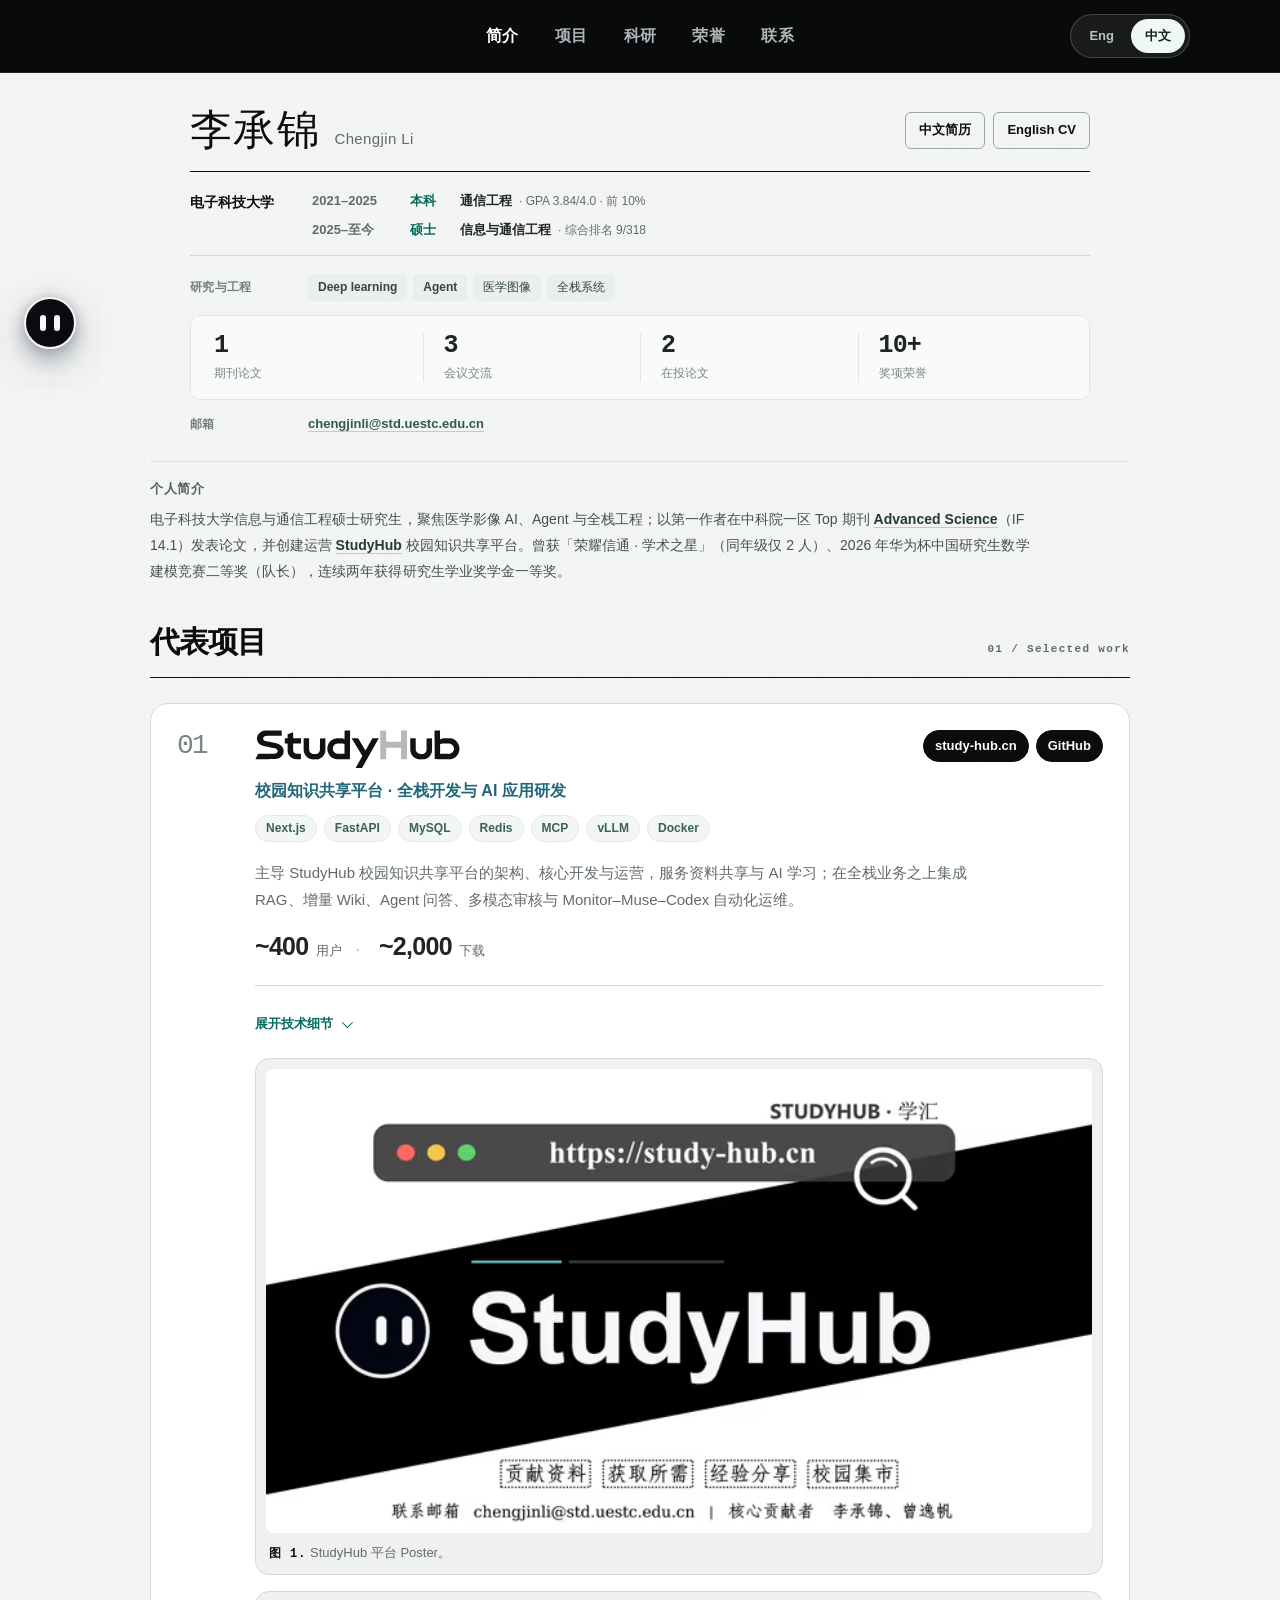
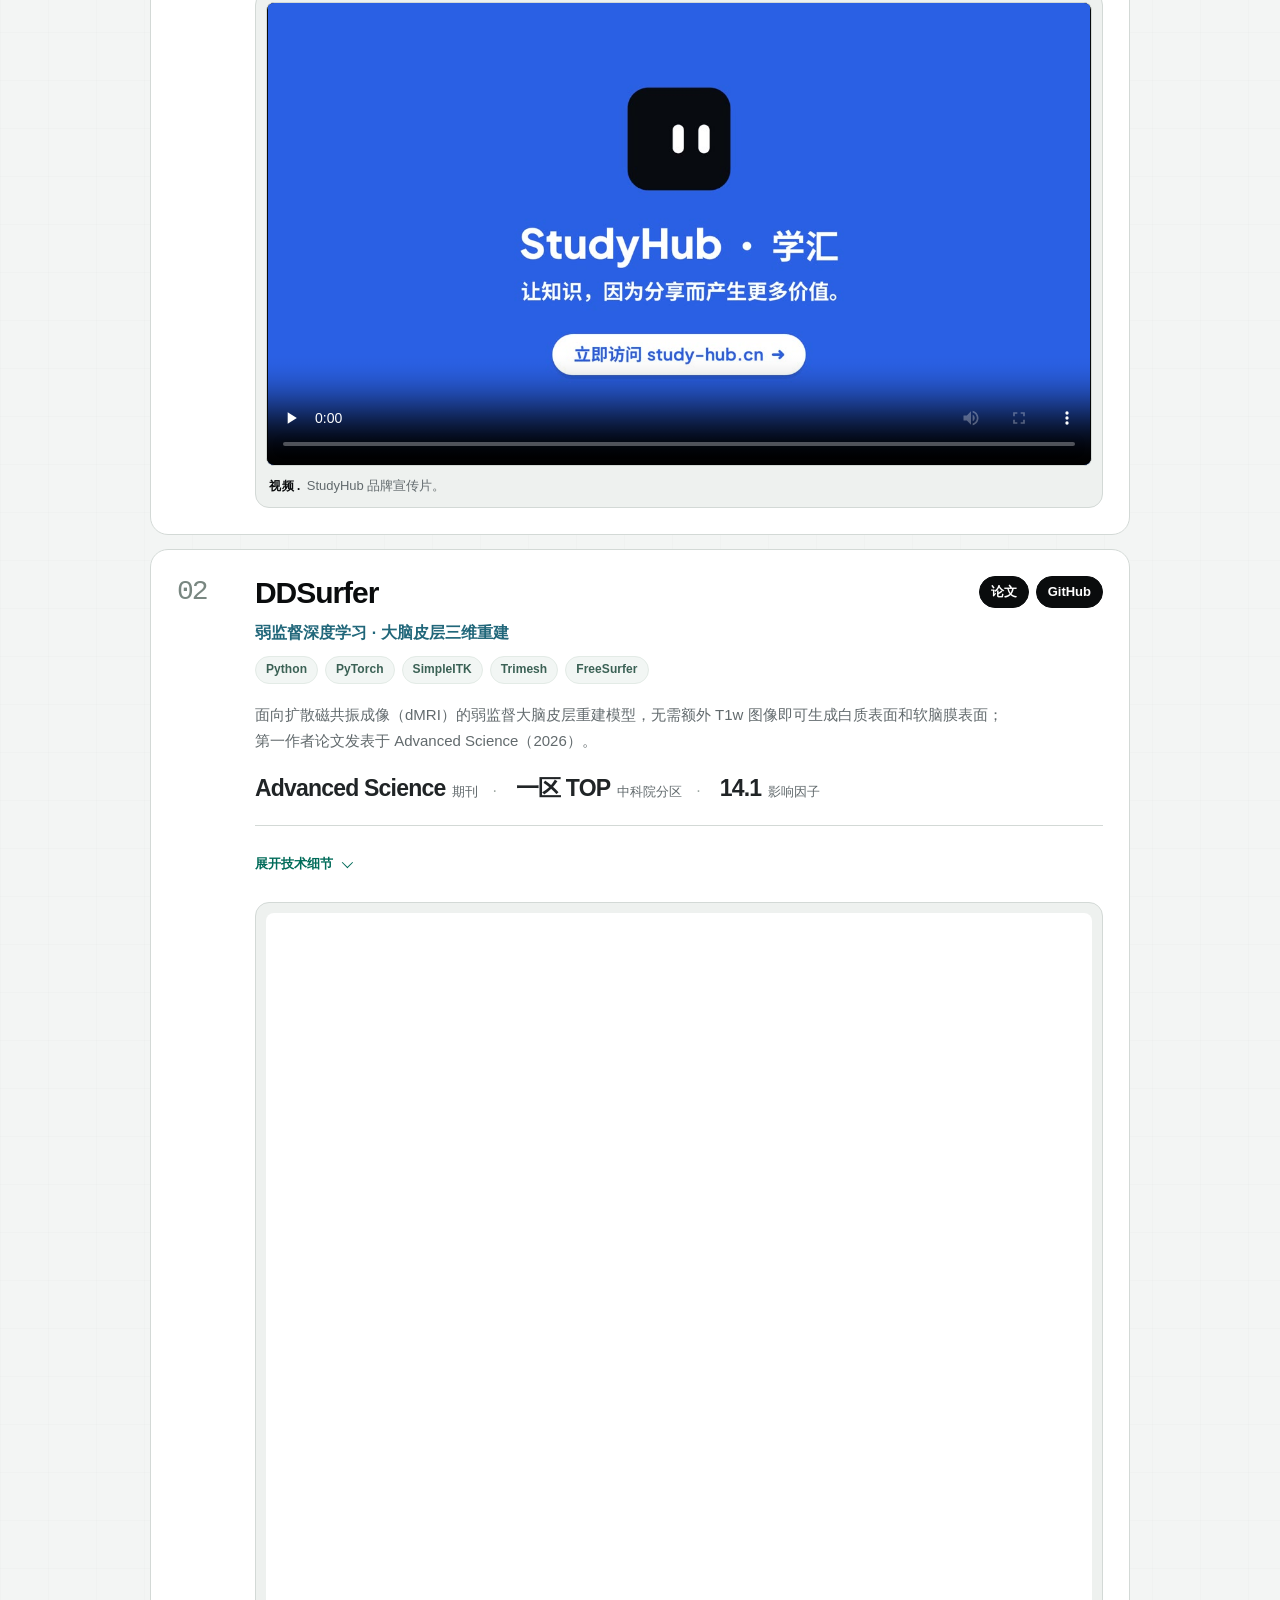
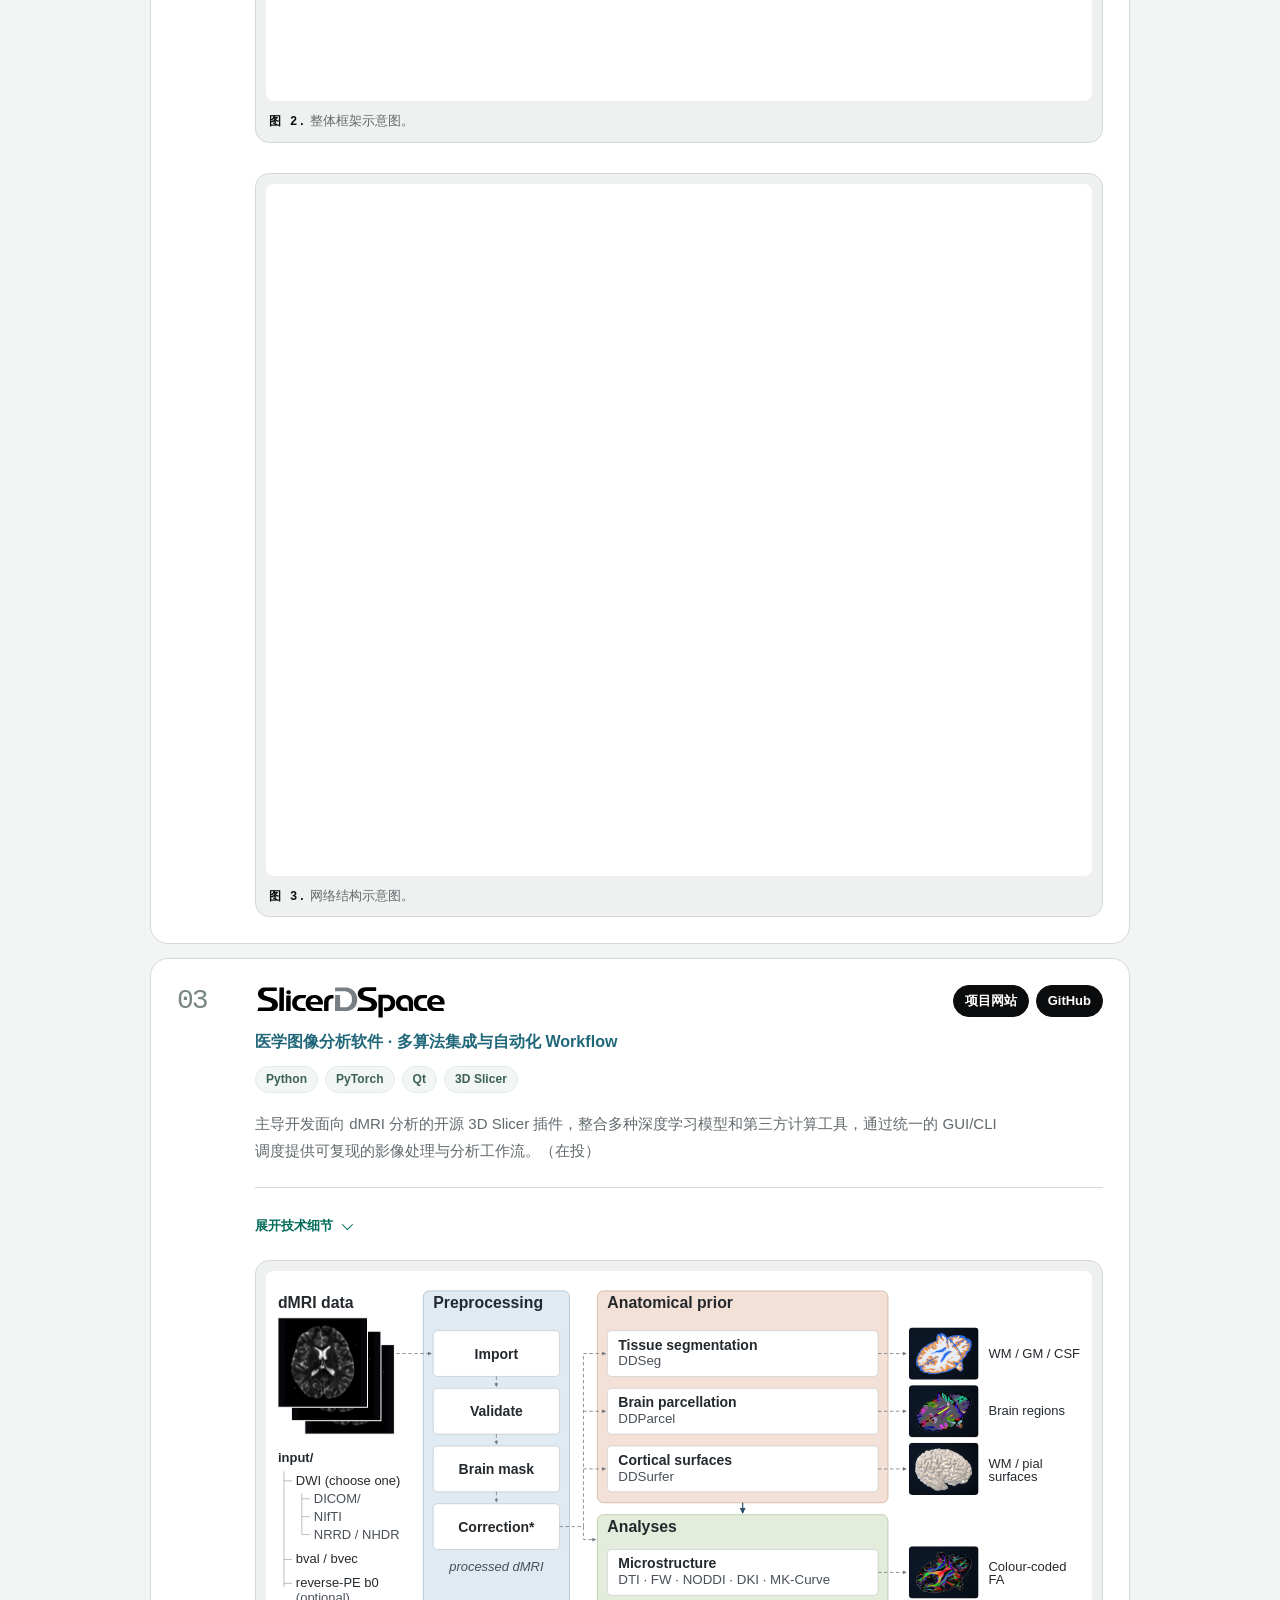
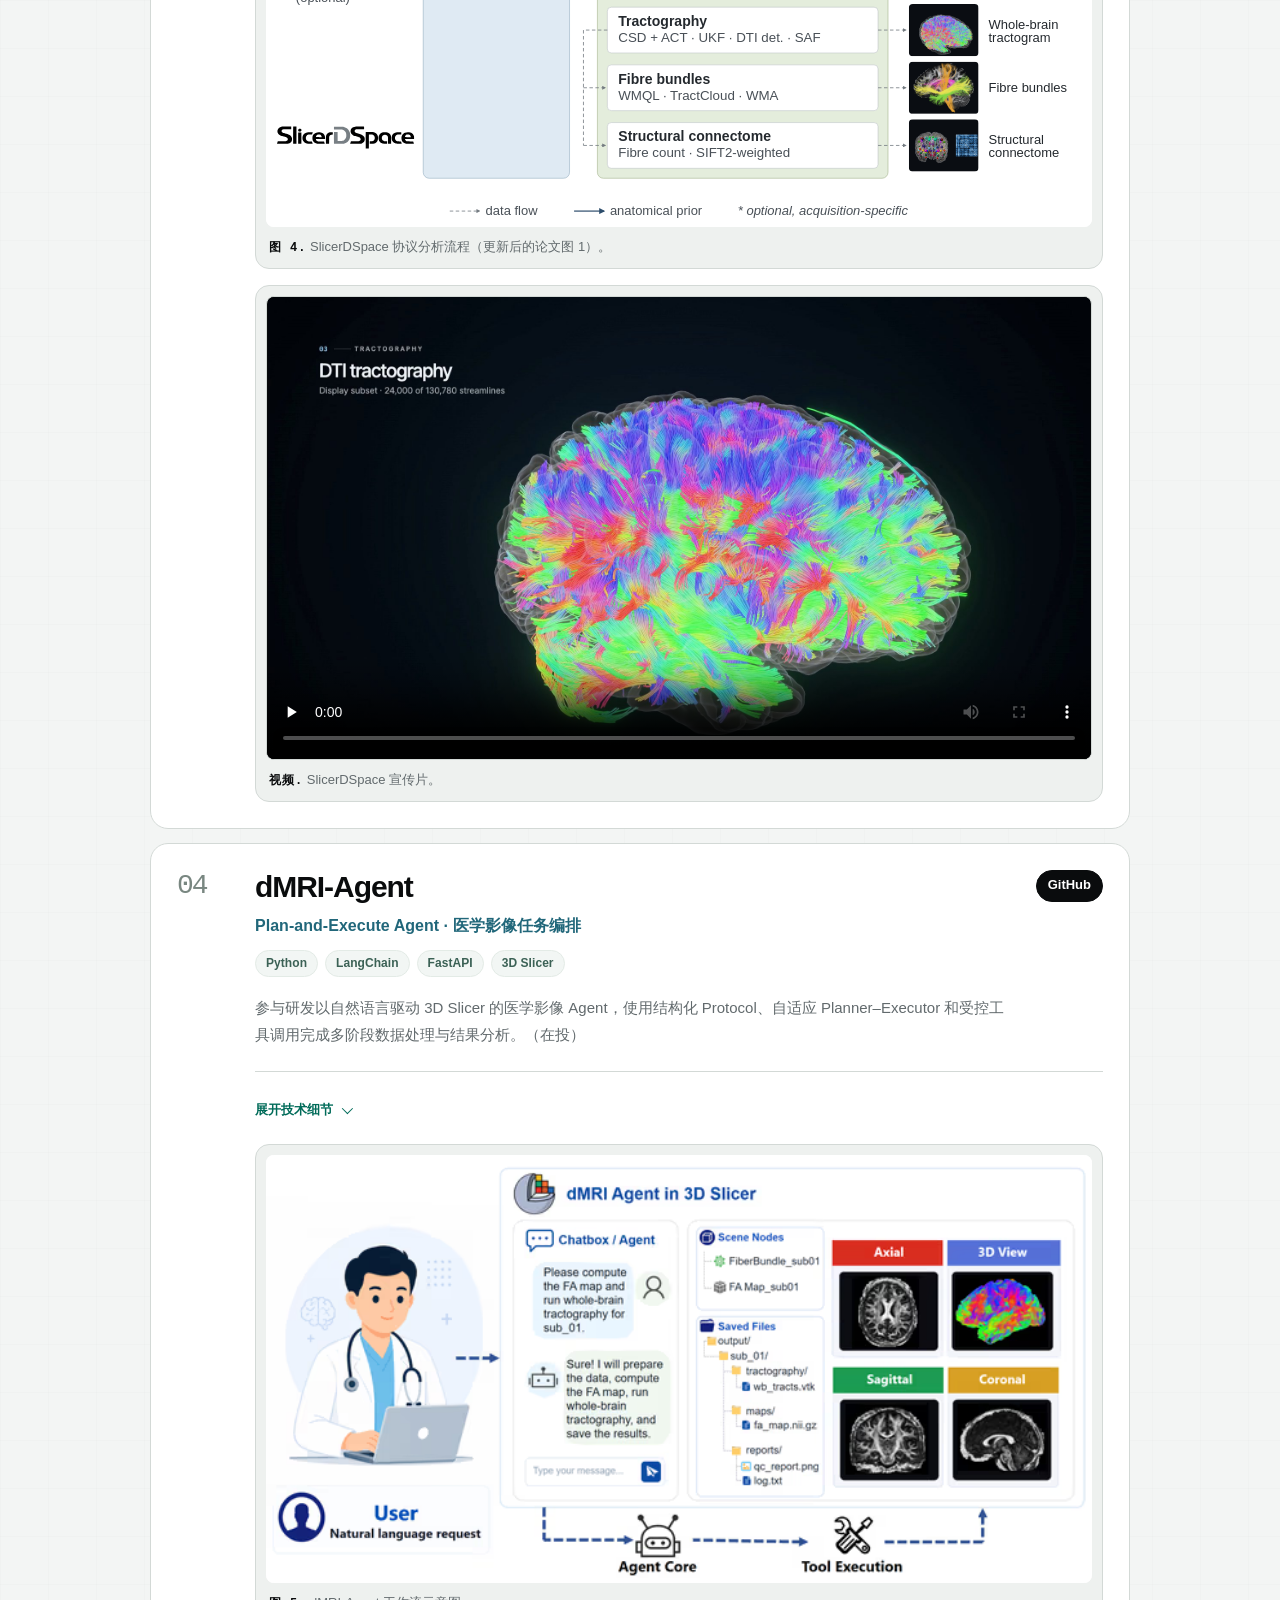
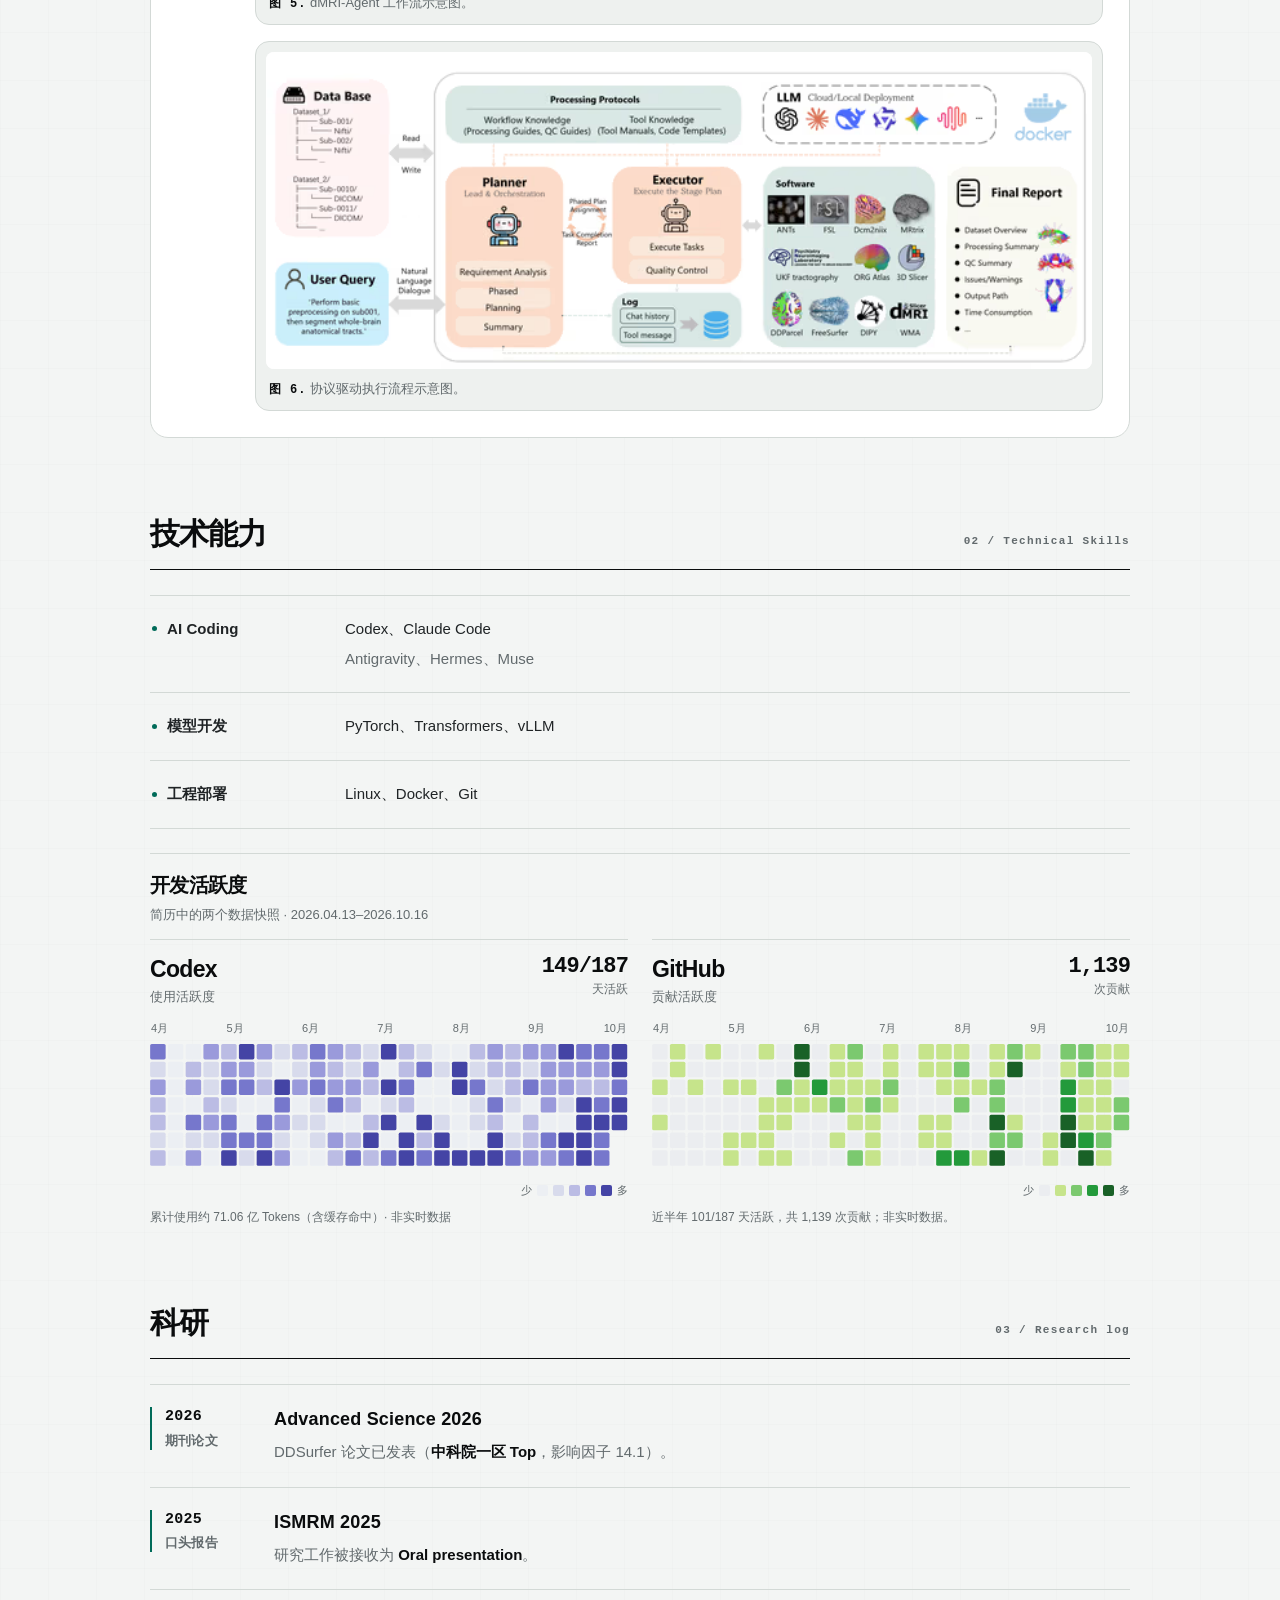
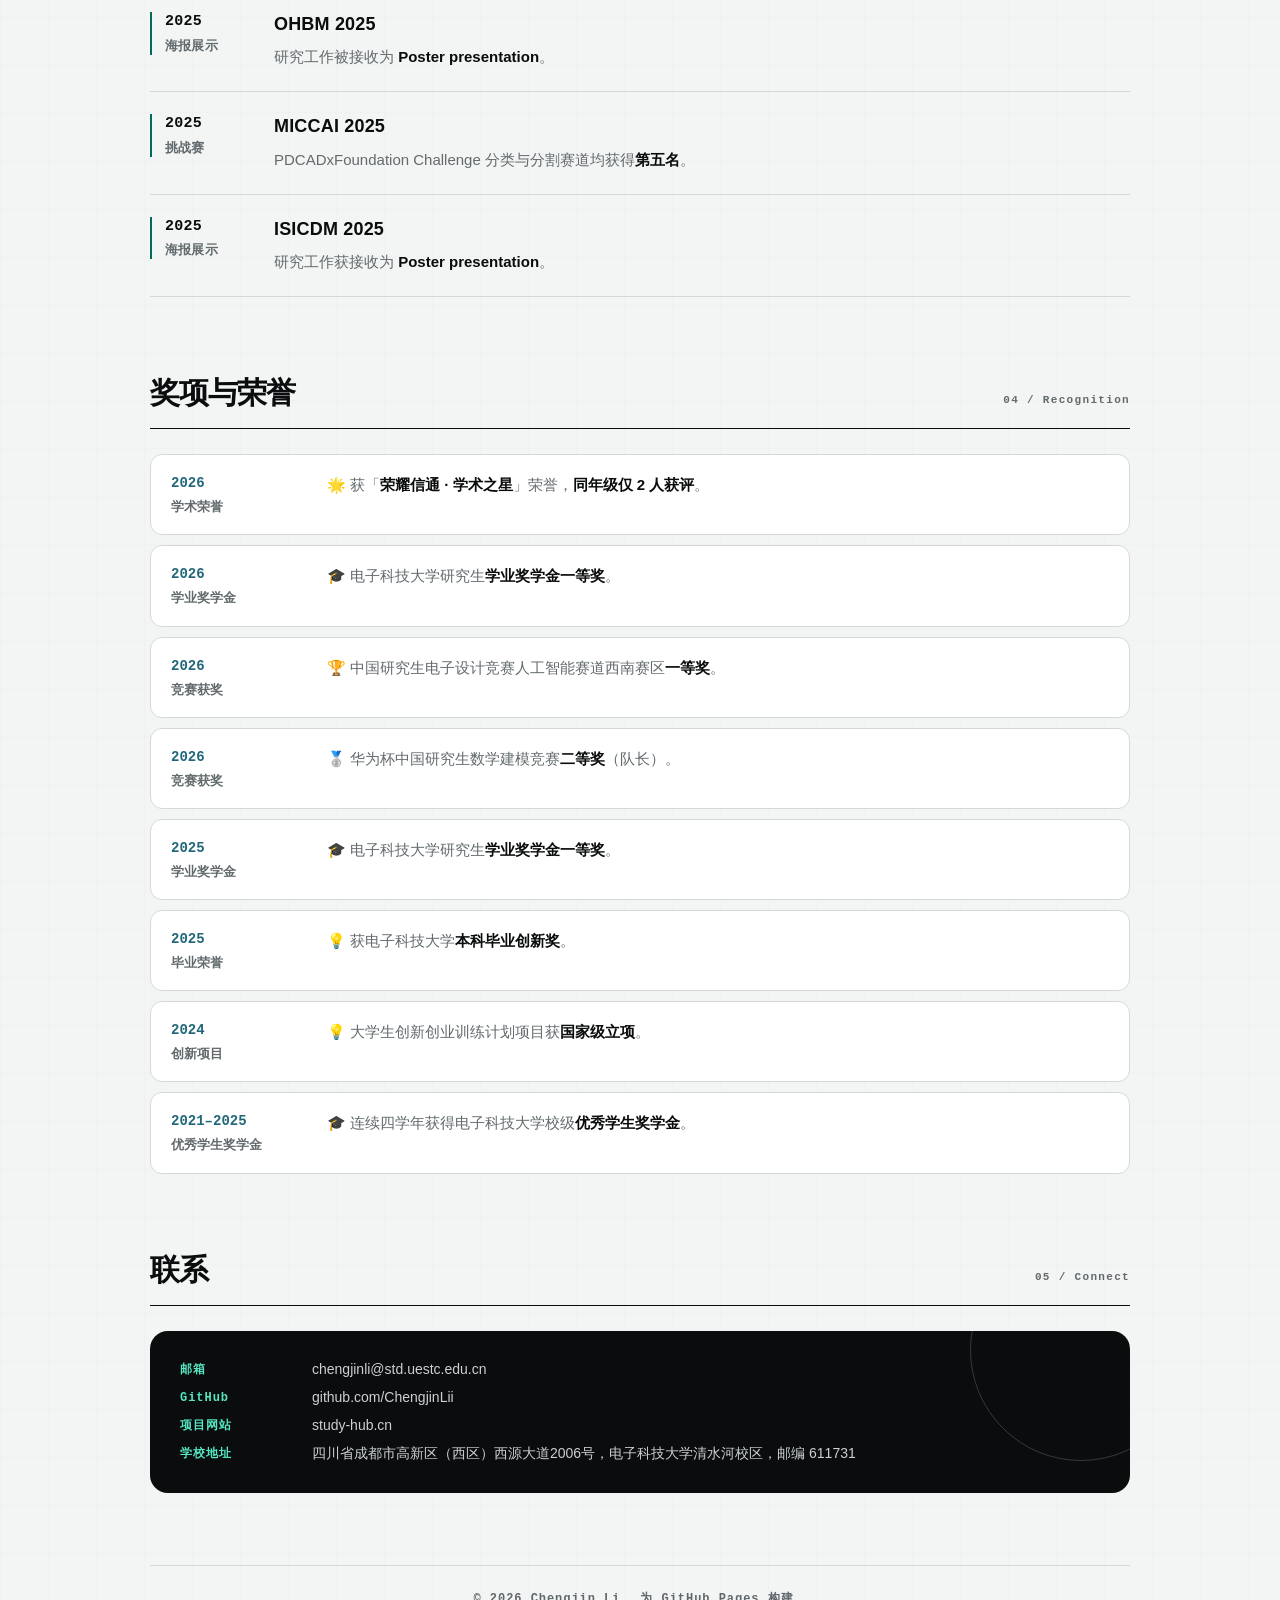
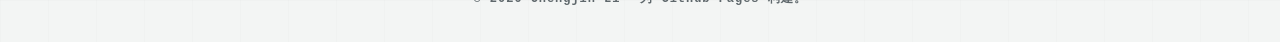
==== commit 34a45faa: "Show latest manuscript Figure 1 in SlicerDSpace project and bust CSS cache" ====
--- a/index.html
+++ b/index.html
@@ -34,7 +34,7 @@
     </script>
     <title>Chengjin Li | 李承锦</title>
     <link rel="icon" href="./assets/favicon.svg" type="image/svg+xml" />
-    <link rel="stylesheet" href="./styles.css?v=20261116-refined-profile-v4" />
+    <link rel="stylesheet" href="./styles.css?v=20261116-figure1-align-name-v5" />
   </head>
   <body>
     <div class="grain" aria-hidden="true"></div>
@@ -310,20 +310,16 @@
                 </ul>
                 </details>
                 <figure>
-                  <picture>
-                    <source
-                      type="image/avif"
-                      srcset="./assets/slicerdspace-figure1-20261031-640.avif 640w, ./assets/slicerdspace-figure1-20261031-960.avif 960w, ./assets/slicerdspace-figure1-20261031-1280.avif 1280w, ./assets/slicerdspace-figure1-20261031-1600.avif 1600w, ./assets/slicerdspace-figure1-20261031-2400.avif 2400w"
-                      sizes="(max-width: 680px) calc(100vw - 72px), (max-width: 900px) calc(100vw - 190px), (max-width: 1080px) calc(100vw - 498px), (max-width: 1288px) calc(100vw - 566px), 722px"
-                    />
-                    <source
-                      type="image/webp"
-                      srcset="./assets/slicerdspace-figure1-20261031-640.webp 640w, ./assets/slicerdspace-figure1-20261031-960.webp 960w, ./assets/slicerdspace-figure1-20261031-1280.webp 1280w, ./assets/slicerdspace-figure1-20261031-1600.webp 1600w, ./assets/slicerdspace-figure1-20261031-2400.webp 2400w"
-                      sizes="(max-width: 680px) calc(100vw - 72px), (max-width: 900px) calc(100vw - 190px), (max-width: 1080px) calc(100vw - 498px), (max-width: 1288px) calc(100vw - 566px), 722px"
-                    />
-                    <img src="./assets/slicerdspace-figure1-20261031.png" data-full="./assets/slicerdspace-figure1-20261031.png" alt="SlicerDSpace paper Figure 1: preprocessing, anatomical priors, microstructure, tractography, fibre bundles and structural connectomes" loading="lazy" decoding="async" width="4326" height="2642" />
-                  </picture>
-                  <figcaption data-en="<strong>Figure 4.</strong> SlicerDSpace diffusion-native workflow (paper Figure 1)." data-zh="<strong>图 4.</strong> SlicerDSpace 原生扩散空间分析框架（论文图 1）。"><strong>图 4.</strong> SlicerDSpace 原生扩散空间分析框架（论文图 1）。</figcaption>
+                  <img
+                    src="./assets/slicerdspace-paper-figure1-20261116.svg"
+                    data-full="./assets/slicerdspace-paper-figure1-20261116.svg"
+                    alt="SlicerDSpace paper Figure 1: diffusion-native workflow with preprocessing, DDSeg, DDParcel, DDSurfer and downstream analysis"
+                    loading="lazy"
+                    decoding="async"
+                    width="1660"
+                    height="1118"
+                  />
+                  <figcaption data-en="<strong>Figure 4.</strong> SlicerDSpace protocol workflow (updated paper Figure 1)." data-zh="<strong>图 4.</strong> SlicerDSpace 协议分析流程（更新后的论文图 1）。"><strong>图 4.</strong> SlicerDSpace 协议分析流程（更新后的论文图 1）。</figcaption>
                 </figure>
                 <figure class="project-video">
                   <video controls playsinline preload="none" poster="./assets/slicerdspace-promo-cover-20261031.jpg" width="1920" height="1080" data-en-title="SlicerDSpace promotional film" data-zh-title="SlicerDSpace 宣传片" aria-label="SlicerDSpace 宣传片">
--- a/styles.css
+++ b/styles.css
@@ -3693,3 +3693,250 @@
     width: clamp(154px, 42vw, 190px);
   }
 }
+
+
+/* 2026-11-16 final editorial refinement: consistent left headings, restrained profile. */
+/* Section labels stay on the reading axis; metadata remains secondary on the right. */
+.page-shell .section-title {
+  display: flex;
+  flex-direction: row;
+  justify-content: space-between;
+  align-items: baseline;
+  gap: 14px;
+  text-align: left;
+}
+.page-shell .section-title > span,
+.page-shell .section-title > small {
+  text-align: left;
+}
+.page-shell .section-title > small {
+  margin-left: auto;
+  text-align: right;
+}
+.activity-overview__intro {
+  margin-bottom: 15px;
+  text-align: left;
+}
+.activity-overview__intro h3,
+.activity-overview__intro p {
+  text-align: left;
+}
+
+.page-shell > .profile-hero {
+  width: min(100%, 900px);
+  text-align: left;
+}
+.page-shell .profile-hero .profile-highlights {
+  width: 100%;
+  margin-top: 18px;
+  padding: 0;
+  border: 0;
+  border-radius: 0;
+  background: none;
+  box-shadow: none;
+}
+.page-shell .profile-hero .profile-highlights .profile-facts {
+  margin: 0;
+  width: 100%;
+}
+.page-shell .profile-hero .profile-highlights .profile-facts div,
+html:lang(en) .page-shell .profile-hero .profile-highlights .profile-facts div {
+  grid-template-columns: 108px minmax(0, 1fr);
+  align-items: center;
+  gap: 10px;
+  padding: 0;
+  border: 0;
+}
+.page-shell .profile-hero .profile-highlights .profile-facts dt {
+  color: #737e78;
+  font-size: 12px;
+  font-weight: 600;
+}
+.page-shell .profile-hero .profile-highlights .keyword-list {
+  display: flex;
+  flex-wrap: wrap;
+  gap: 6px;
+  align-items: center;
+}
+.page-shell .profile-hero .profile-highlights .keyword-list span {
+  display: inline-flex;
+  align-items: center;
+  min-height: 27px;
+  padding: 4px 10px;
+  border: 0;
+  border-radius: 5px;
+  background: #e9efeb;
+  color: #34473d;
+  font-size: 12px;
+  line-height: 1.35;
+  font-weight: 550;
+}
+.page-shell .profile-hero .profile-highlights .profile-summary {
+  display: grid;
+  grid-template-columns: repeat(4, minmax(0, 1fr));
+  gap: 0;
+  margin: 14px 0 0;
+  padding: 17px 14px;
+  border: 1px solid #e2e7e3;
+  border-radius: 10px;
+  background: #f9fbfa;
+}
+.page-shell .profile-hero .profile-highlights .profile-summary div {
+  display: flex;
+  flex-direction: column;
+  align-items: flex-start;
+  justify-content: center;
+  gap: 7px;
+  min-width: 0;
+  min-height: 0;
+  margin: 0;
+  padding: 0 20px;
+  border: 0;
+  border-left: 1px solid #e1e7e3;
+  background: none;
+}
+.page-shell .profile-hero .profile-highlights .profile-summary div:first-child {
+  padding-left: 9px;
+  border-left: 0;
+}
+.page-shell .profile-hero .profile-highlights .profile-summary dd {
+  order: -1;
+  display: block;
+  margin: 0;
+  font: 680 25px/1 var(--mono);
+  font-variant-numeric: tabular-nums;
+  letter-spacing: -.035em;
+  color: var(--ink-2);
+}
+.page-shell .profile-hero .profile-highlights .profile-summary dt {
+  color: #7b8580;
+  font: 550 12px/1.4 var(--sans);
+  letter-spacing: 0;
+}
+.page-shell .profile-hero .profile-highlights .profile-links {
+  width: 100%;
+  margin: 12px 0 0;
+  padding: 0;
+  border: 0;
+}
+.page-shell .profile-hero .profile-highlights .profile-links li {
+  display: flex;
+  justify-content: flex-start;
+  gap: 15px;
+  min-height: 25px;
+}
+.page-shell .profile-hero .profile-highlights .profile-links > li > span {
+  min-width: 103px;
+  color: #737e78;
+  font-size: 12px;
+}
+.page-shell .profile-hero .profile-highlights .profile-links a {
+  color: #305b48;
+  text-decoration: none;
+  border-bottom: 1px solid #bad0c4;
+  text-underline-offset: 0;
+  font-size: 13px;
+}
+.page-shell .profile-hero .profile-highlights .profile-links a:hover {
+  color: #006b59;
+  border-bottom-color: currentColor;
+}
+
+.page-shell .content-column {
+  margin-top: 24px;
+}
+.page-shell .profile-introduction {
+  width: 100%;
+  margin: 0 0 37px;
+  padding: 17px 0 0;
+  border: 0;
+  border-top: 1px solid #dce3de;
+  text-align: left;
+}
+.page-shell .profile-introduction h2 {
+  margin: 0 0 9px;
+  color: #52625a;
+  font: 650 13px/1.5 var(--sans);
+  text-align: left;
+}
+.page-shell .profile-introduction p {
+  max-width: 880px;
+  color: #44514b;
+  font-size: 14px;
+  line-height: 1.85;
+  letter-spacing: .002em;
+  text-align: left;
+}
+.page-shell .profile-introduction strong {
+  color: #243b2f;
+  font-weight: 620;
+}
+
+@media (max-width: 900px) {
+  .page-shell .content-column { margin-top: 22px; }
+}
+@media (max-width: 680px) {
+  .page-shell .section-title {
+    flex-direction: row;
+    justify-content: space-between;
+    align-items: baseline;
+    text-align: left;
+  }
+  .page-shell .section-title > span { text-align: left; }
+  .page-shell .section-title > small {
+    max-width: 42%;
+    margin-left: auto;
+    font-size: 10px;
+    text-align: right;
+  }
+  .page-shell .profile-hero .profile-highlights {
+    margin-top: 15px;
+    padding: 0;
+  }
+  .page-shell .profile-hero .profile-highlights .profile-facts div,
+  html:lang(en) .page-shell .profile-hero .profile-highlights .profile-facts div {
+    grid-template-columns: 1fr;
+    gap: 7px;
+  }
+  .page-shell .profile-hero .profile-highlights .keyword-list { gap: 5px; }
+  .page-shell .profile-hero .profile-highlights .keyword-list span {
+    min-height: 25px;
+    padding: 3px 8px;
+    font-size: 11px;
+  }
+  .page-shell .profile-hero .profile-highlights .profile-summary {
+    margin-top: 13px;
+    padding: 13px 5px;
+  }
+  .page-shell .profile-hero .profile-highlights .profile-summary div {
+    padding: 0 8px;
+    gap: 6px;
+  }
+  .page-shell .profile-hero .profile-highlights .profile-summary div:first-child { padding-left: 9px; }
+  .page-shell .profile-hero .profile-highlights .profile-summary dd {
+    font-size: clamp(19px, 5.5vw, 24px);
+  }
+  .page-shell .profile-hero .profile-highlights .profile-summary dt {
+    font-size: 10px;
+    white-space: nowrap;
+  }
+  html:lang(en) .page-shell .profile-hero .profile-highlights .profile-summary {
+    grid-template-columns: repeat(2, minmax(0, 1fr));
+    row-gap: 14px;
+  }
+  html:lang(en) .page-shell .profile-hero .profile-highlights .profile-summary div:nth-child(3) {
+    padding-left: 9px;
+    border-left: 0;
+  }
+  .page-shell .profile-hero .profile-highlights .profile-links { margin-top: 9px; }
+  .page-shell .profile-hero .profile-highlights .profile-links > li > span { min-width: 60px; }
+  .page-shell .content-column { margin-top: 20px; }
+  .page-shell .profile-introduction {
+    margin-bottom: 29px;
+    padding-top: 16px;
+  }
+  .page-shell .profile-introduction p {
+    font-size: 13px;
+    line-height: 1.8;
+  }
+}
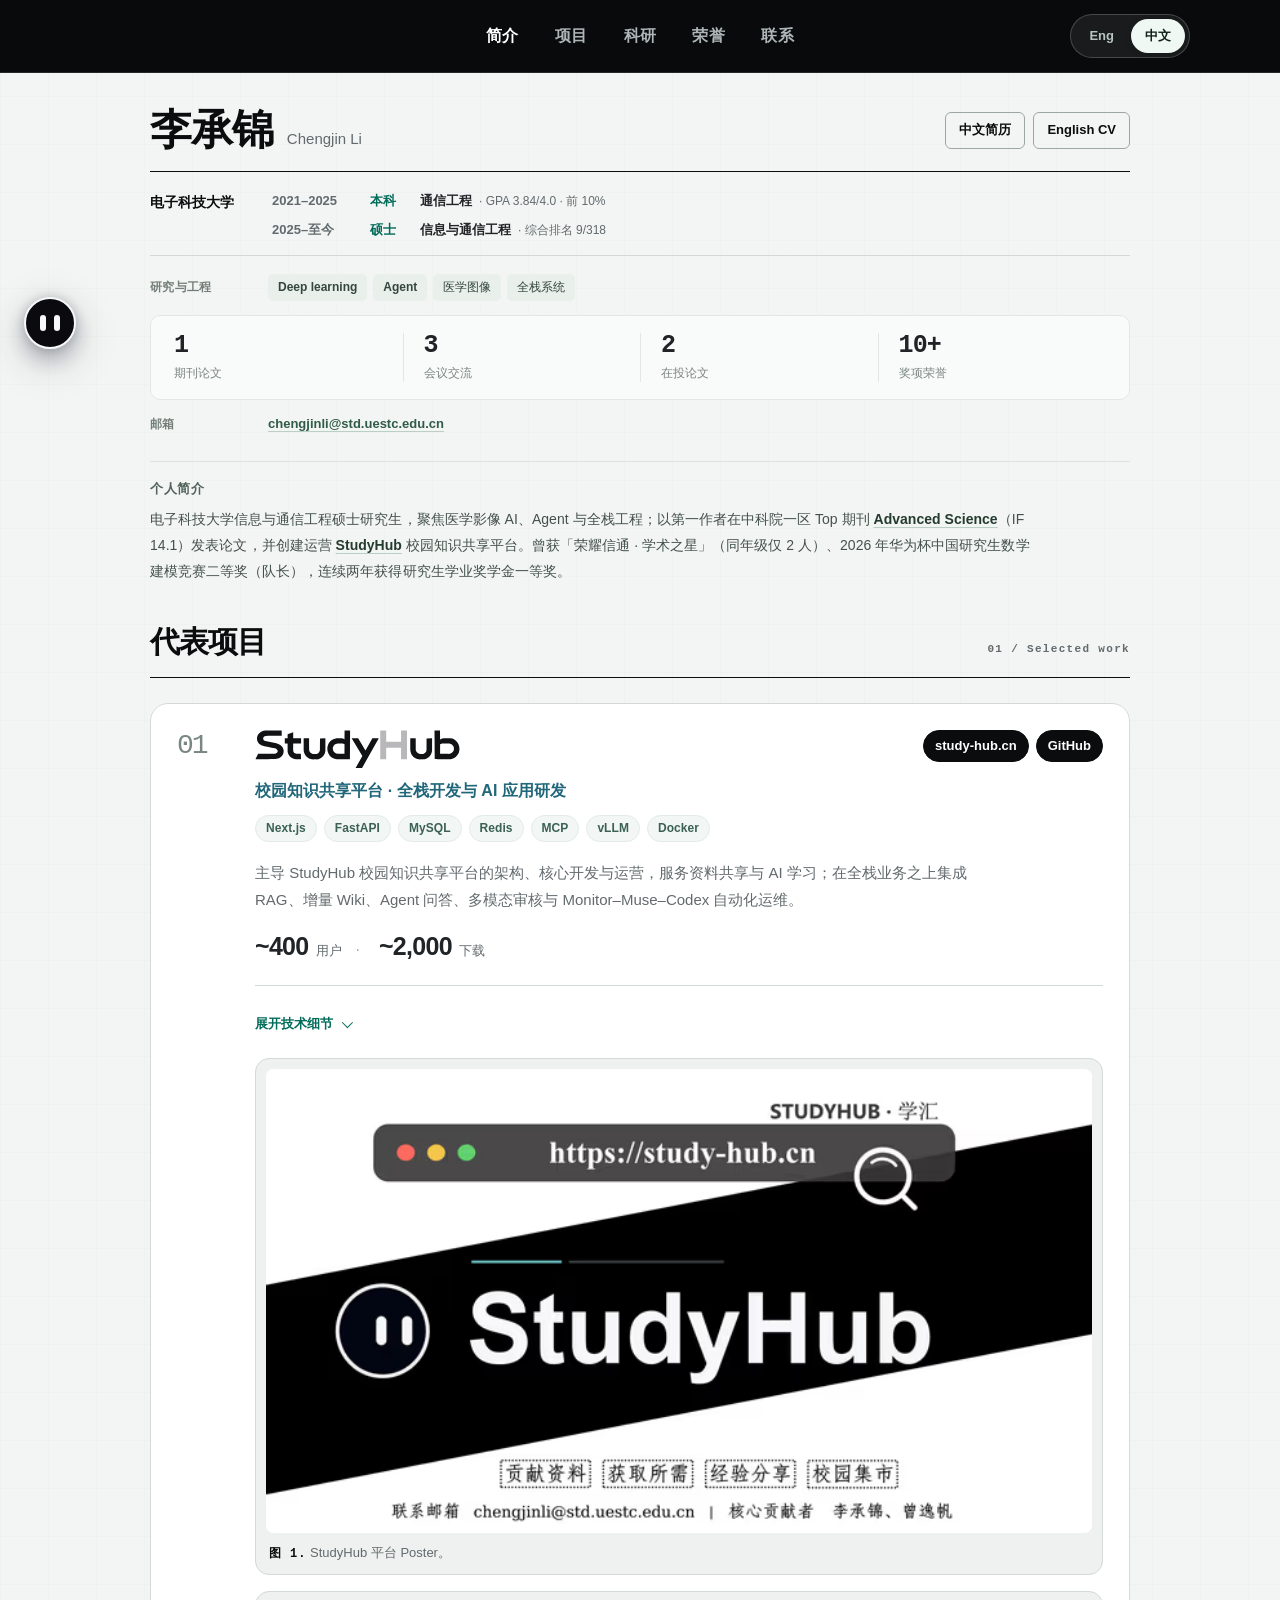
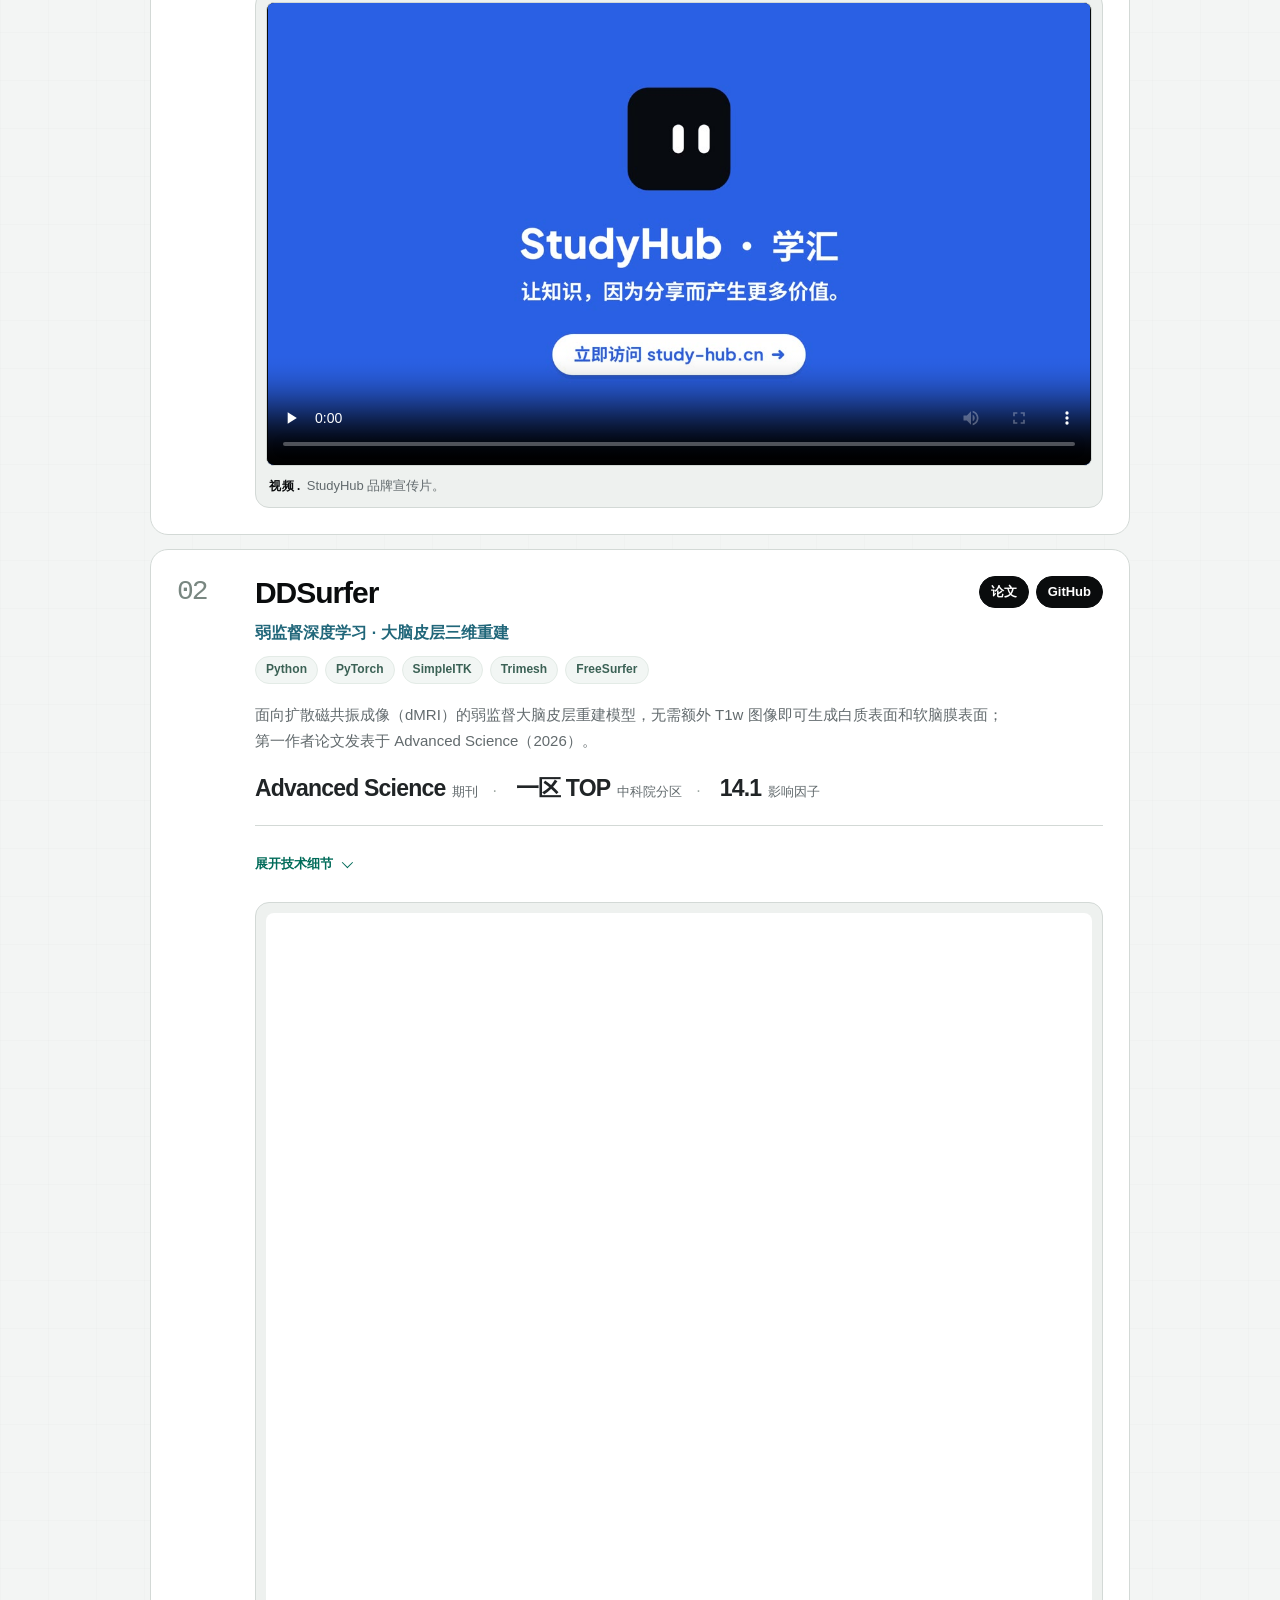
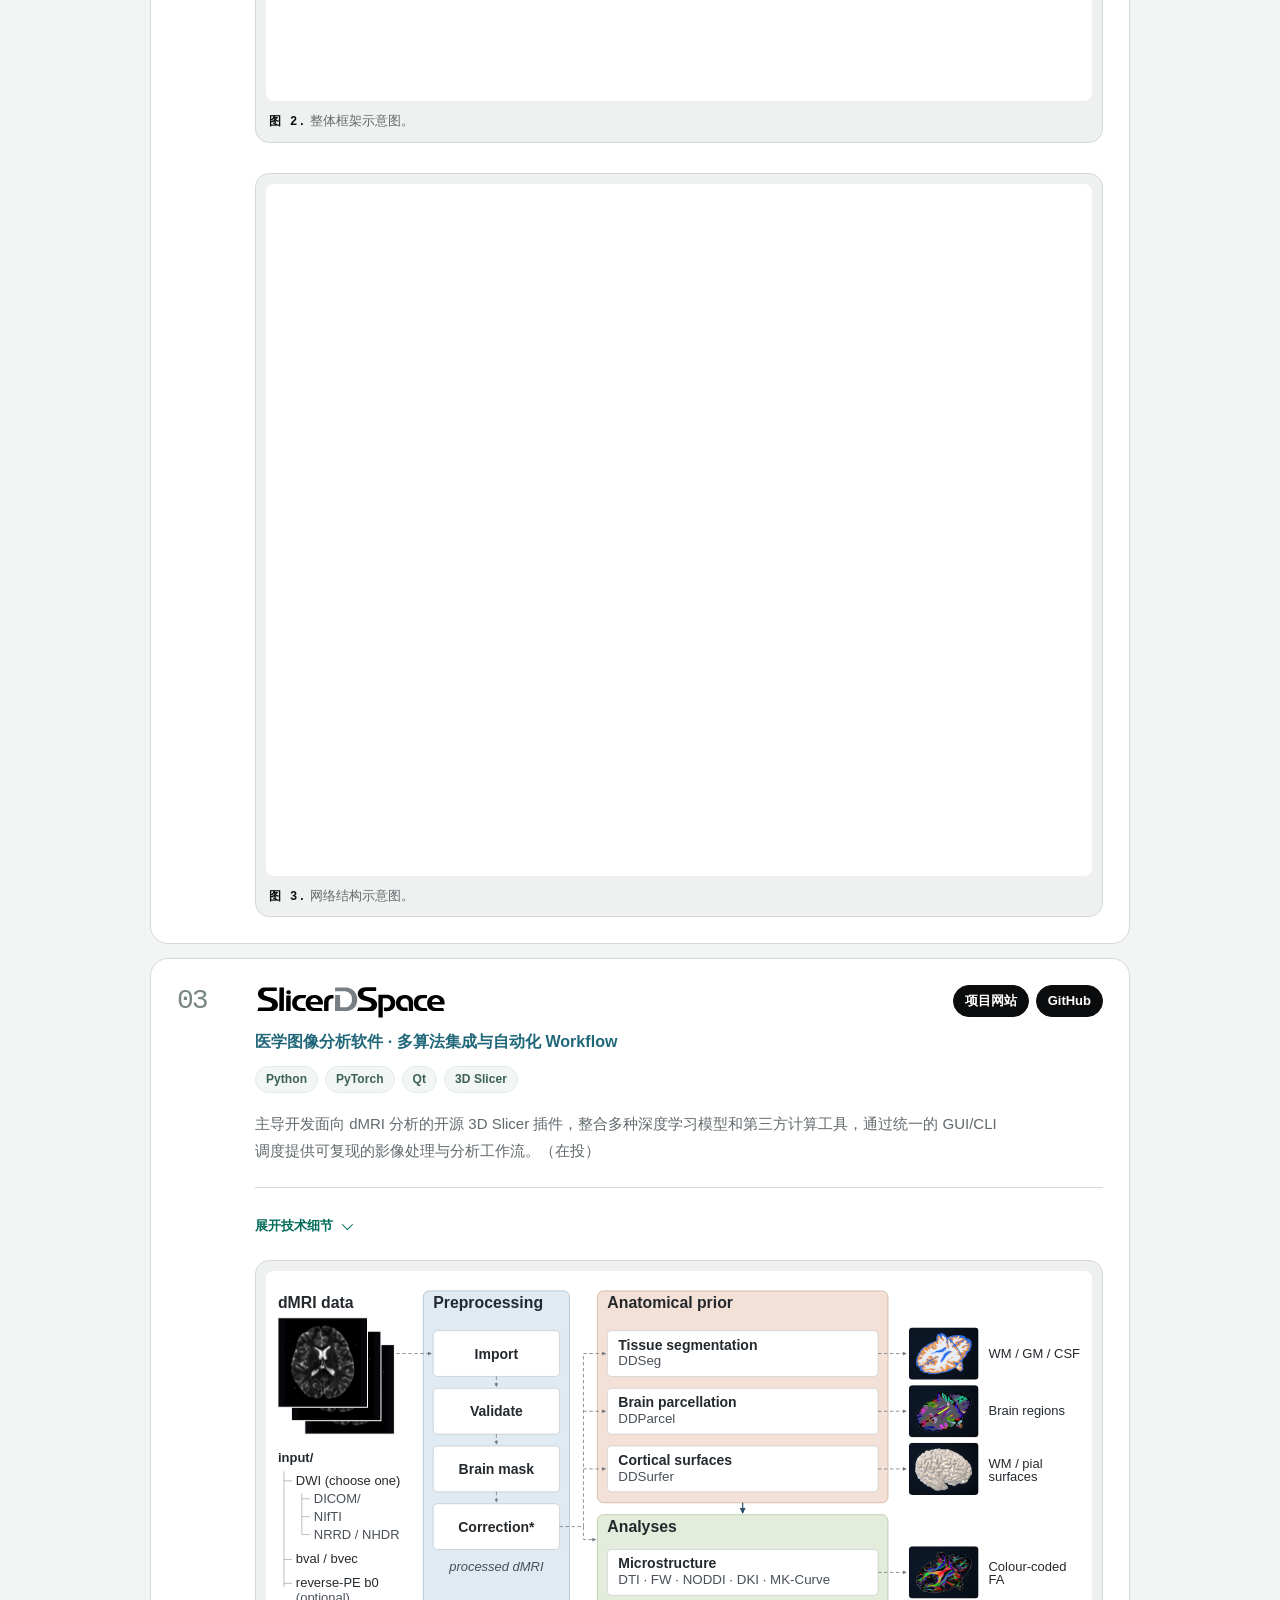
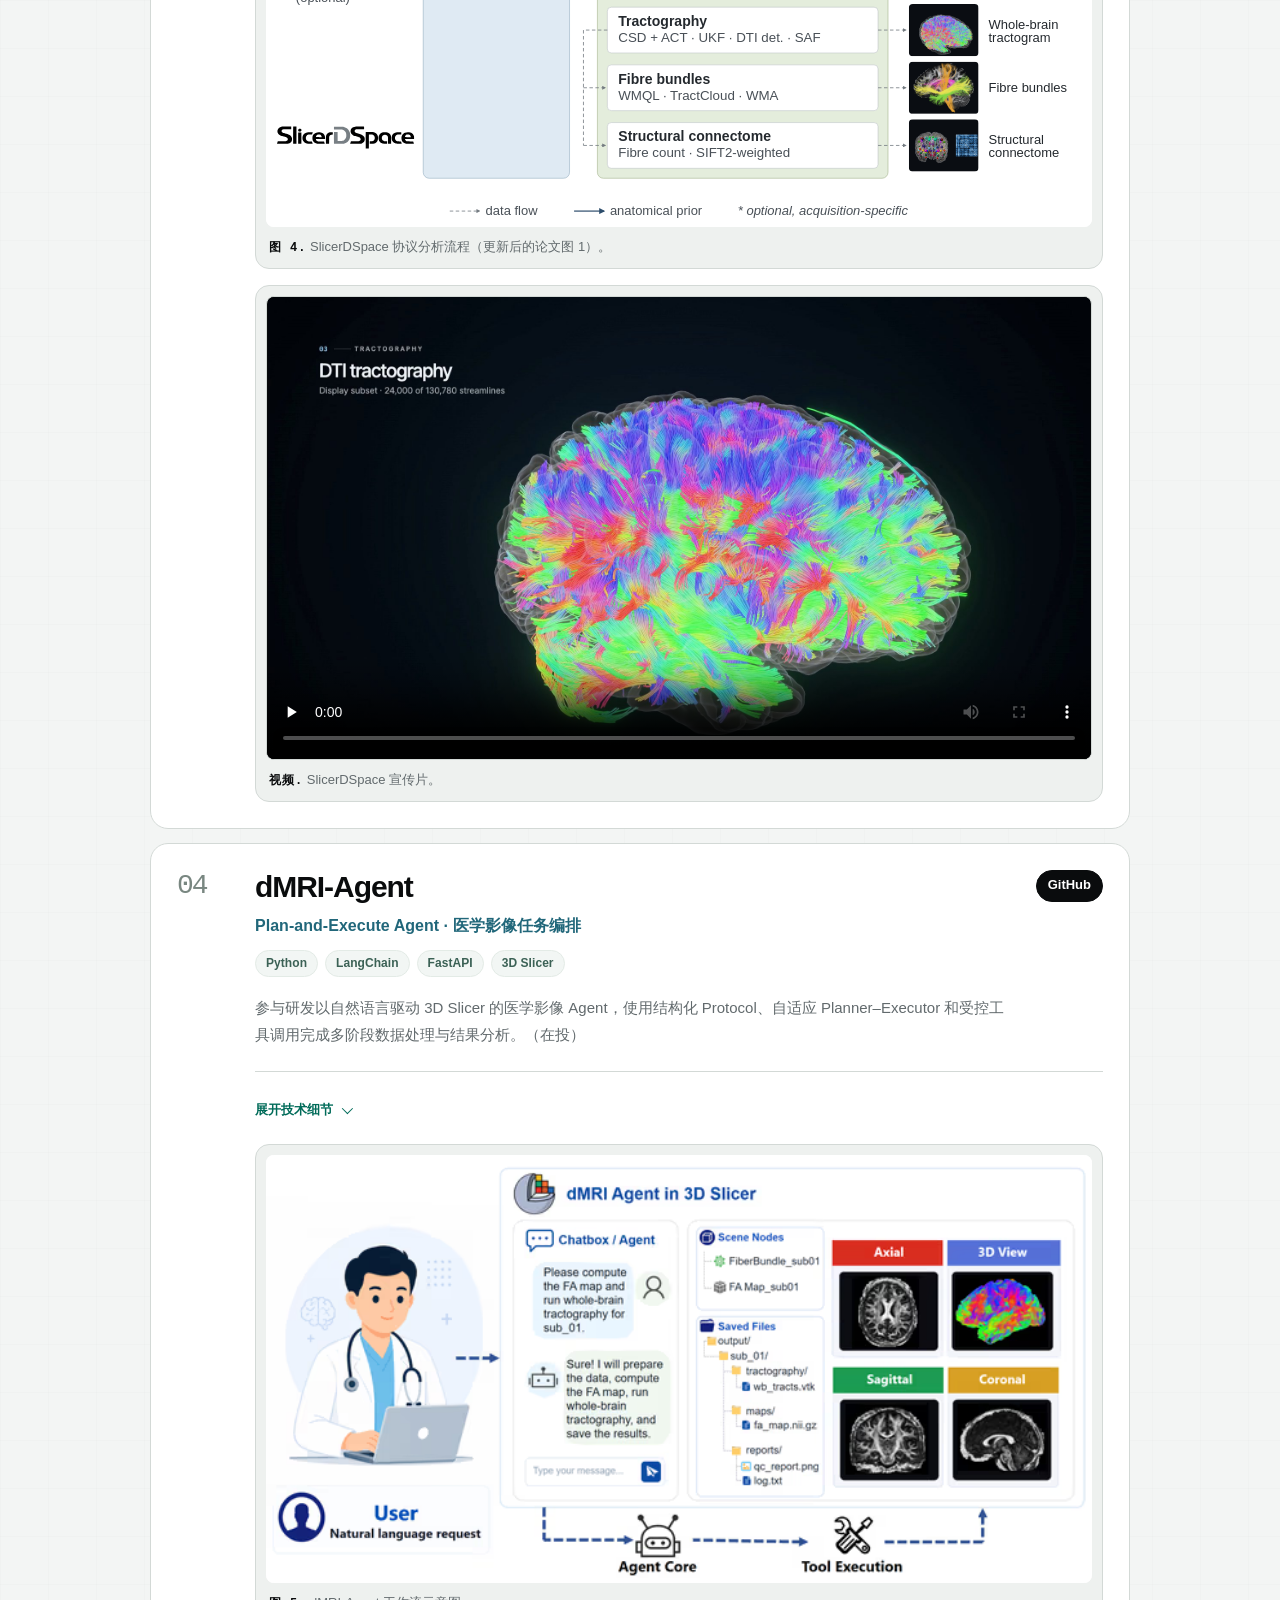
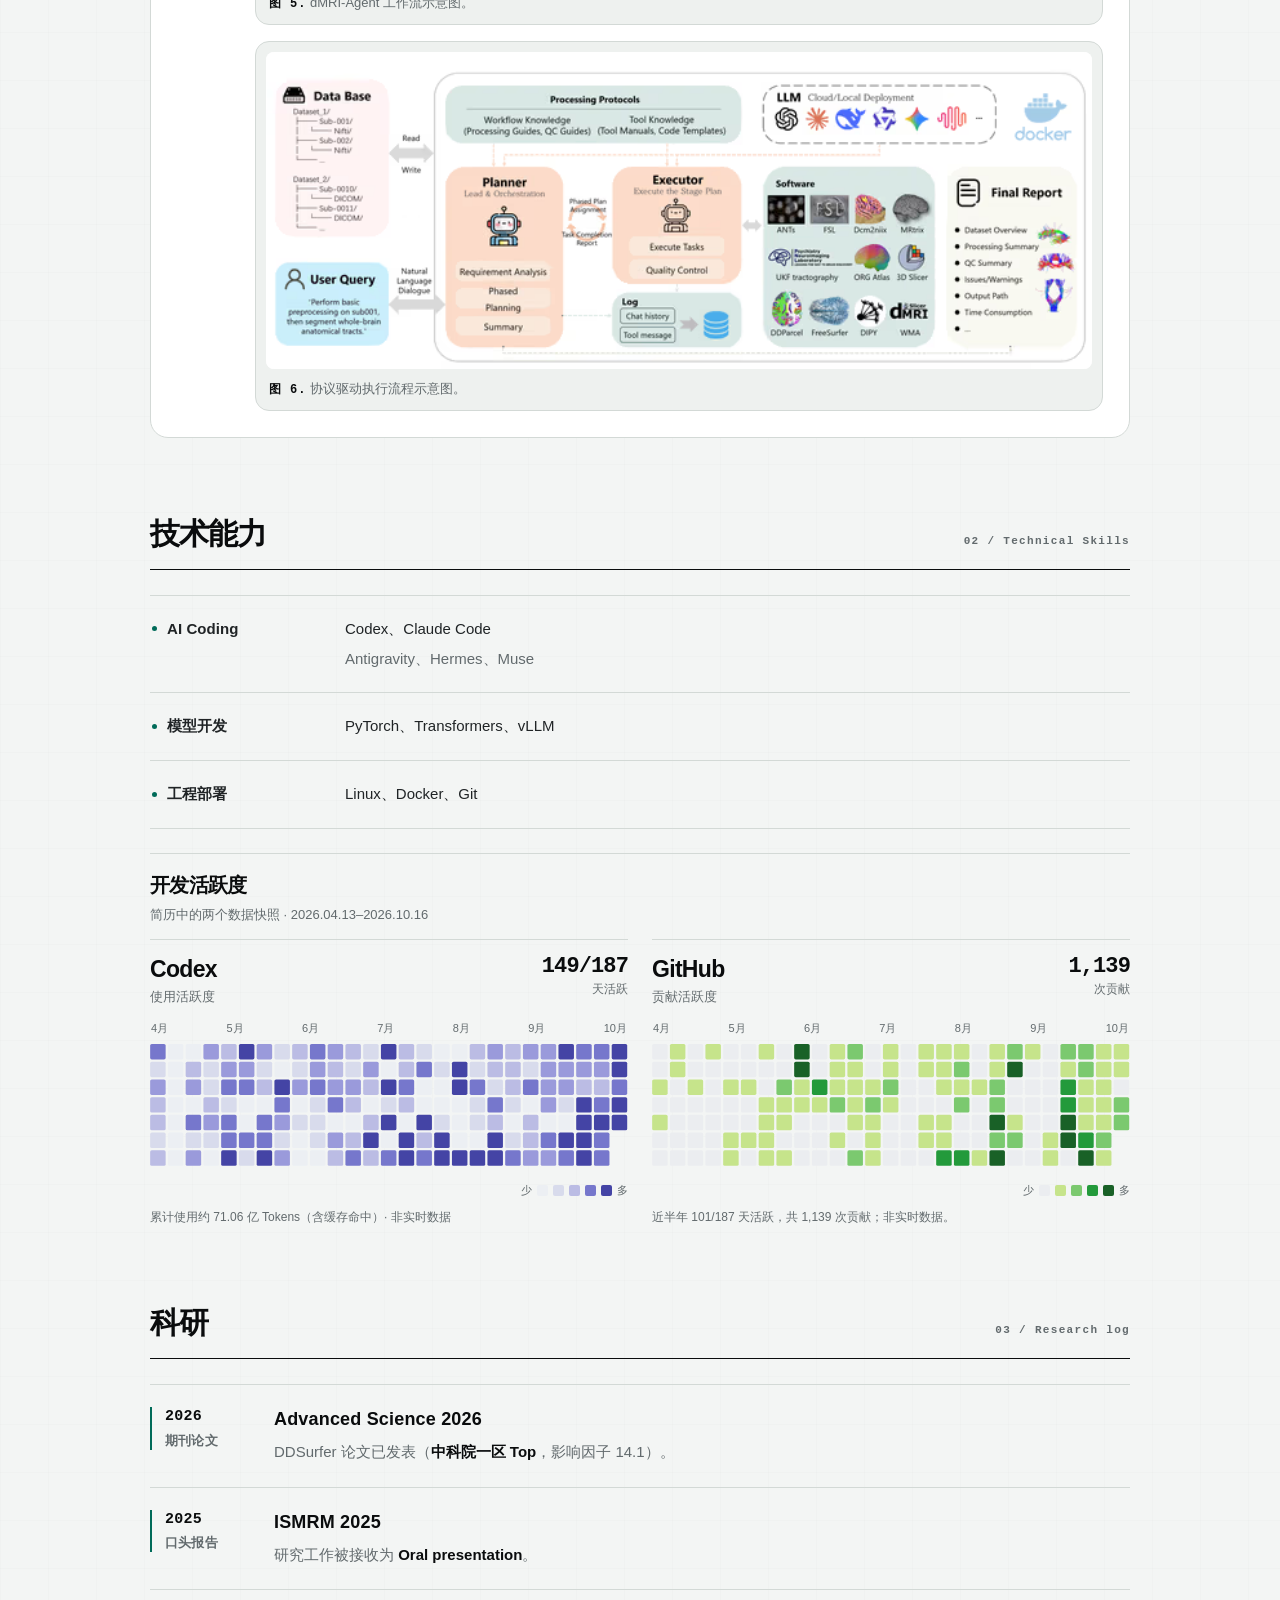
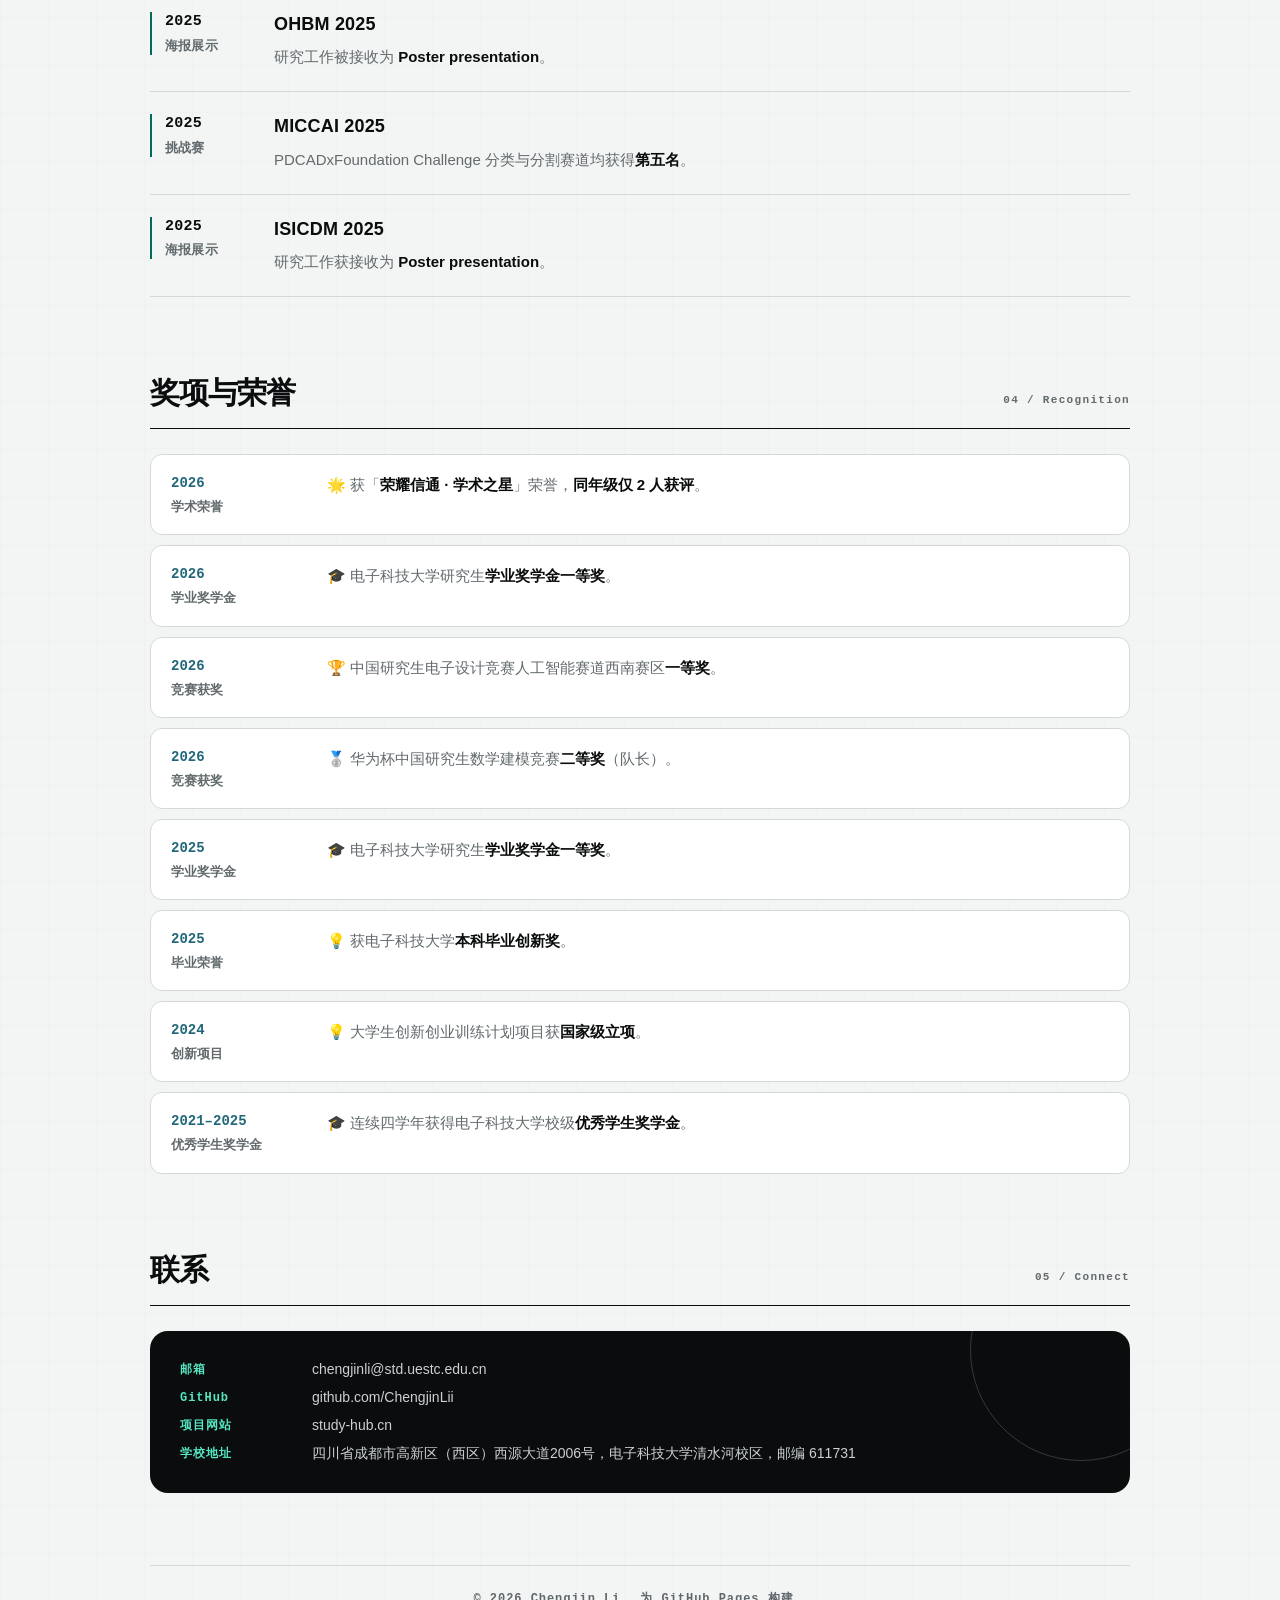
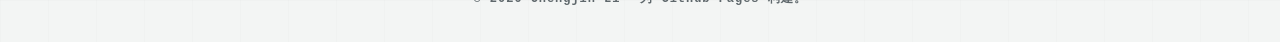
==== commit a224eb66: "Use current official SlicerDSpace promo video in portfolio player" ====
--- a/index.html
+++ b/index.html
@@ -323,8 +323,8 @@
                 </figure>
                 <figure class="project-video">
                   <video controls playsinline preload="none" poster="./assets/slicerdspace-promo-cover-20261031.jpg" width="1920" height="1080" data-en-title="SlicerDSpace promotional film" data-zh-title="SlicerDSpace 宣传片" aria-label="SlicerDSpace 宣传片">
-                    <source src="./assets/slicerdspace-promo-20261031.mp4" type="video/mp4" />
-                    <a href="./assets/slicerdspace-promo-20261031.mp4" data-en="Download the SlicerDSpace film" data-zh="下载 SlicerDSpace 宣传片">下载 SlicerDSpace 宣传片</a>
+                    <source src="https://neurodmri.github.io/SlicerDSpace/media/SlicerDSpace_promo_1080p.mp4?v=cbfa949541a7" type="video/mp4" />
+                    <a href="https://neurodmri.github.io/SlicerDSpace/media/SlicerDSpace_promo_1080p.mp4?v=cbfa949541a7" data-en="Download the SlicerDSpace film" data-zh="下载 SlicerDSpace 宣传片">下载 SlicerDSpace 宣传片</a>
                   </video>
                   <figcaption data-en="<strong>Video.</strong> SlicerDSpace promotional film." data-zh="<strong>视频.</strong> SlicerDSpace 宣传片。"><strong>视频.</strong> SlicerDSpace 宣传片。</figcaption>
                 </figure>
--- a/styles.css
+++ b/styles.css
@@ -3940,3 +3940,30 @@
     line-height: 1.8;
   }
 }
+
+
+/* 2026-11-16: align profile with the content column and use standard name type. */
+.page-shell > .profile-hero {
+  width: 100%;
+  max-width: none;
+  margin-left: 0;
+  margin-right: 0;
+}
+html:lang(zh-CN) .page-shell .profile-hero .profile-heading h1 > span,
+html:lang(en) .page-shell .profile-hero .profile-heading h1 > span,
+.page-shell .profile-hero .profile-heading h1 > span {
+  font-family: var(--sans);
+  font-style: normal;
+  font-weight: 650;
+  letter-spacing: -0.025em;
+}
+.page-shell .profile-hero .profile-heading h1 small {
+  font-family: var(--sans);
+  font-style: normal;
+  letter-spacing: 0;
+}
+/* Both the profile header and the introduction now use the same left edge. */
+.page-shell .content-column,
+.page-shell .profile-introduction {
+  width: 100%;
+}
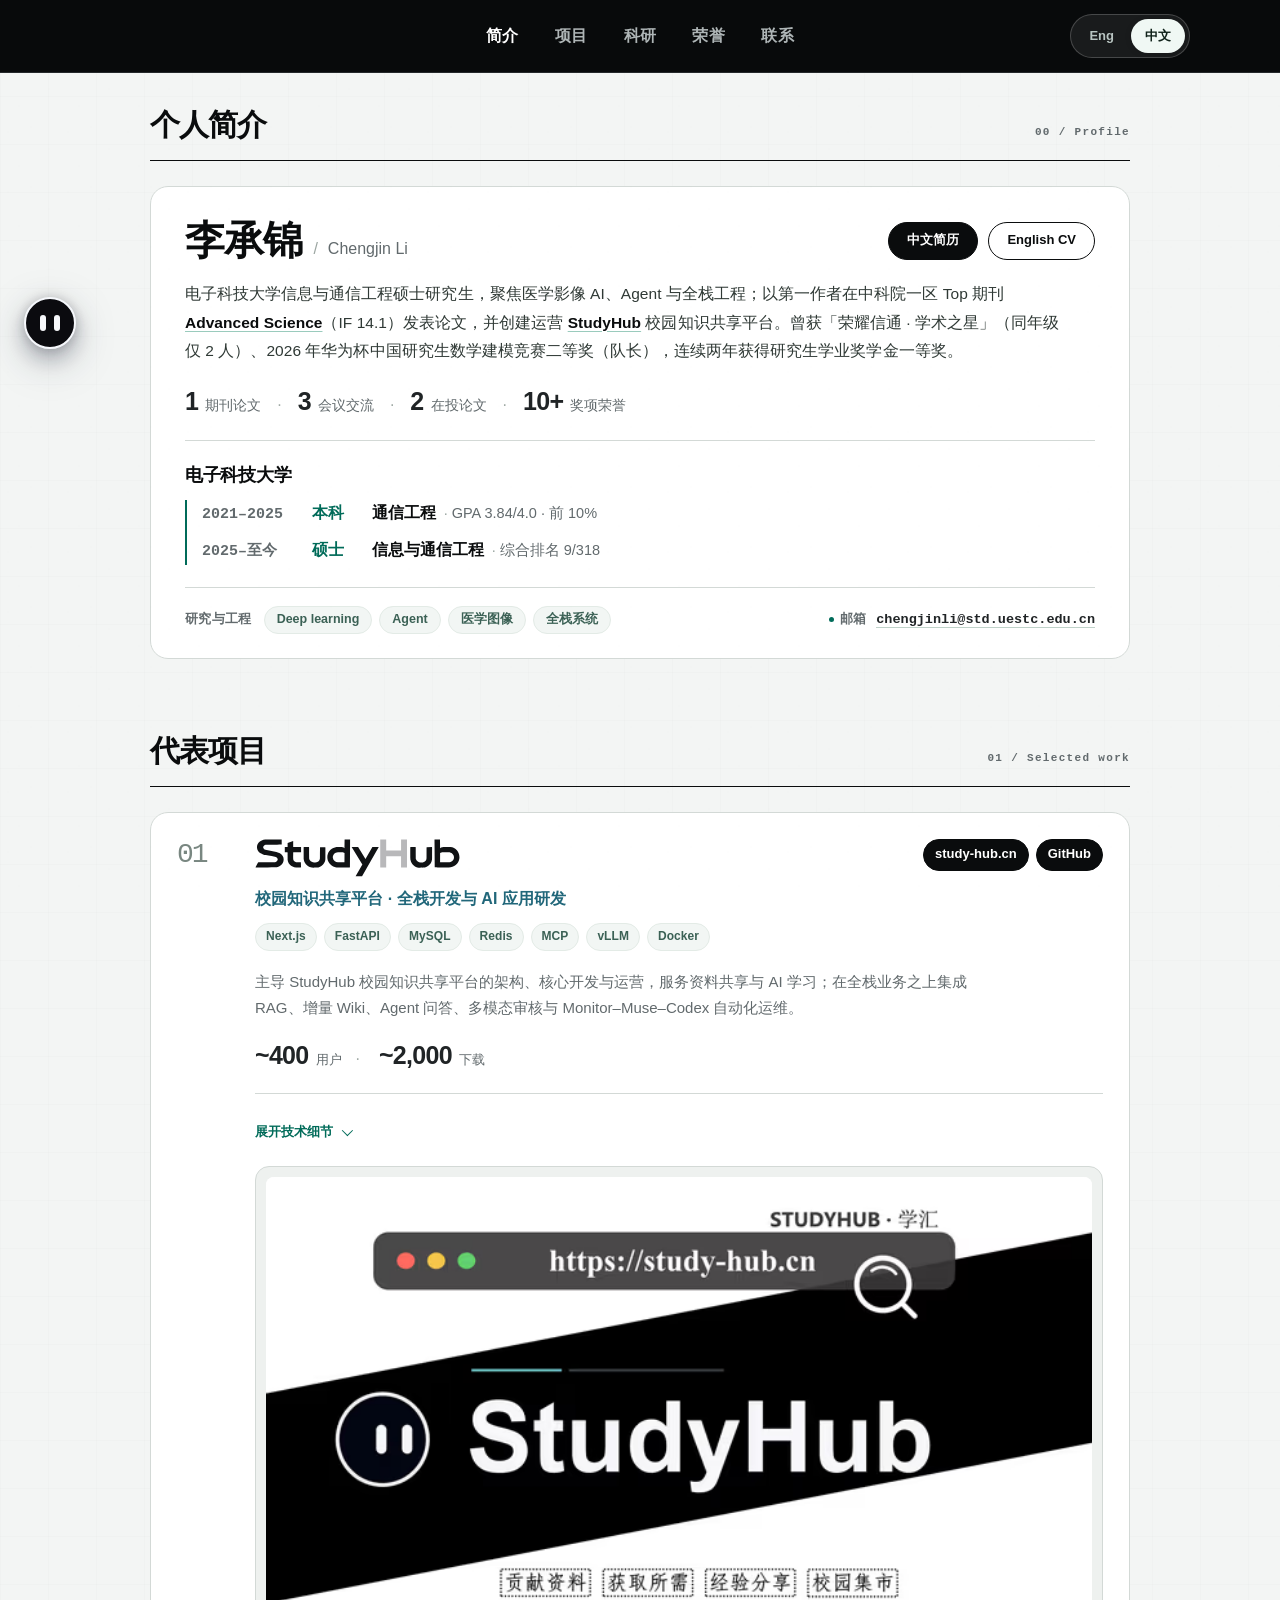
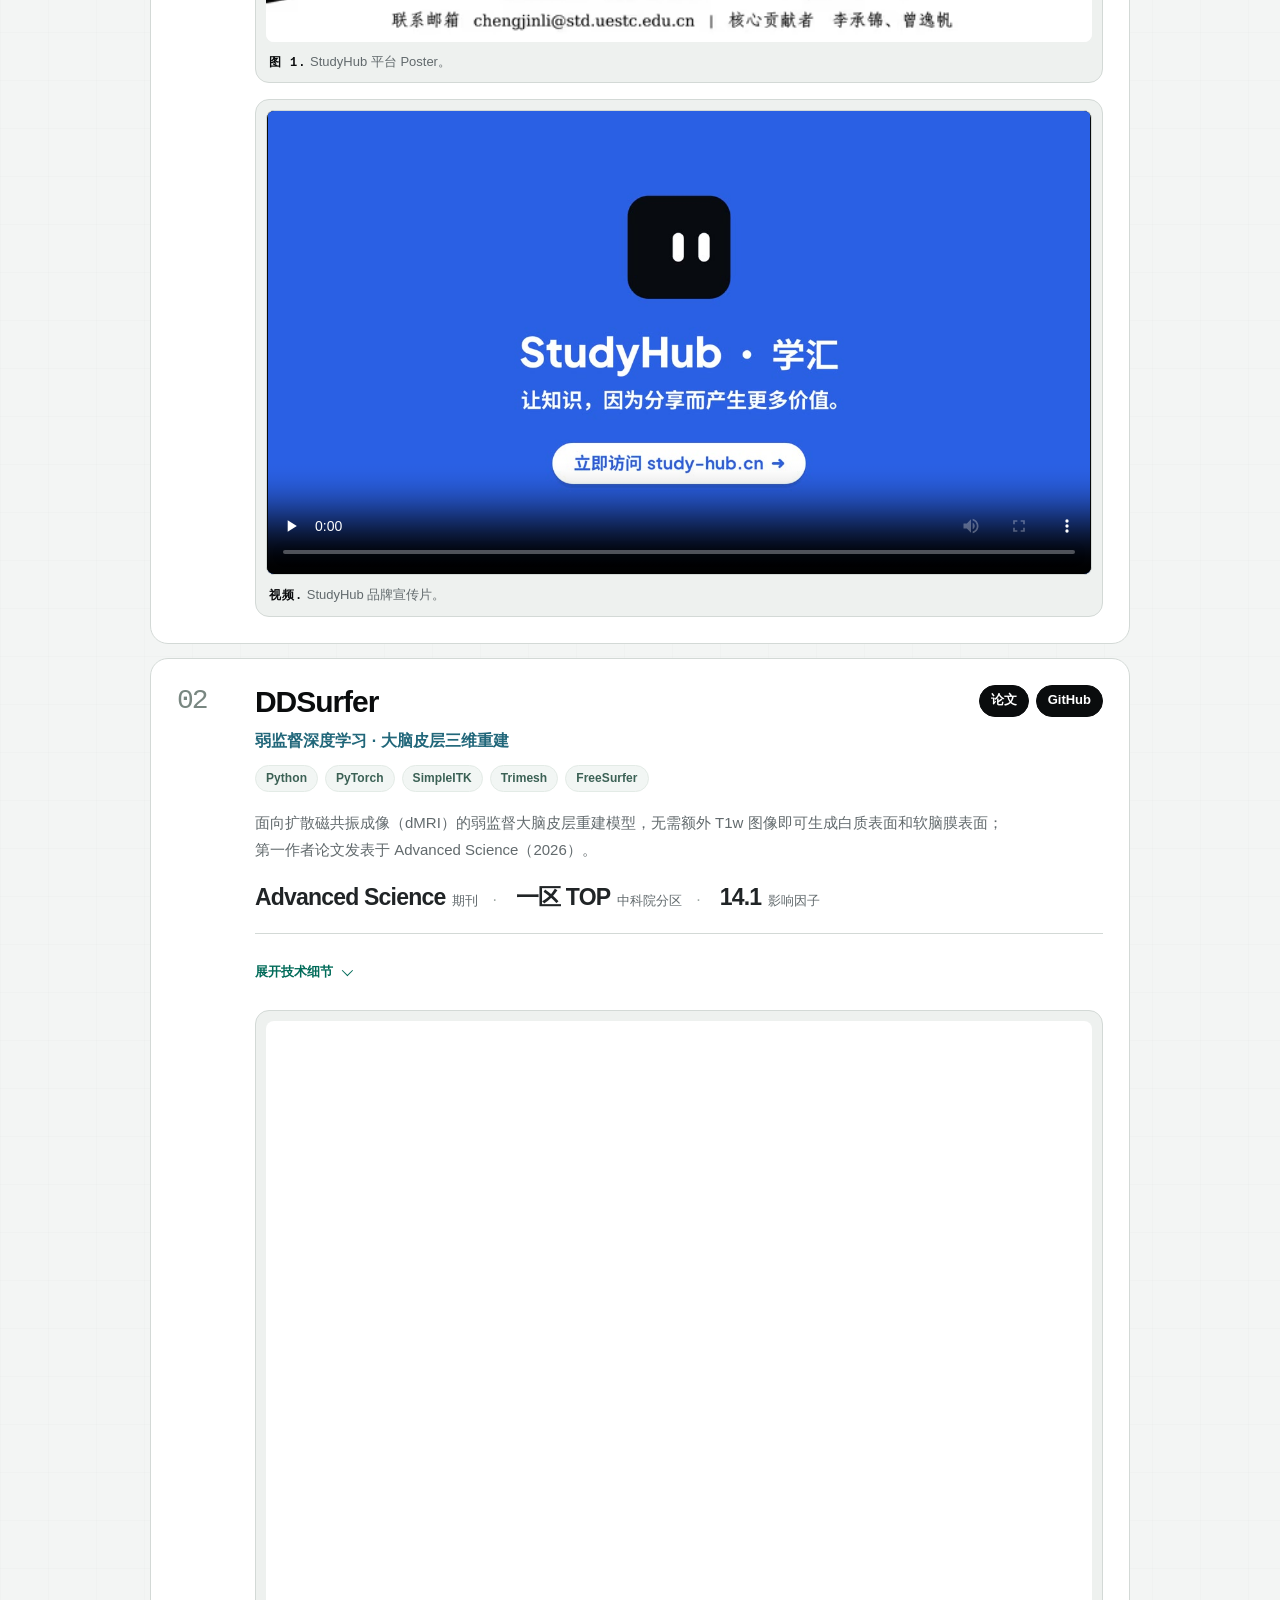
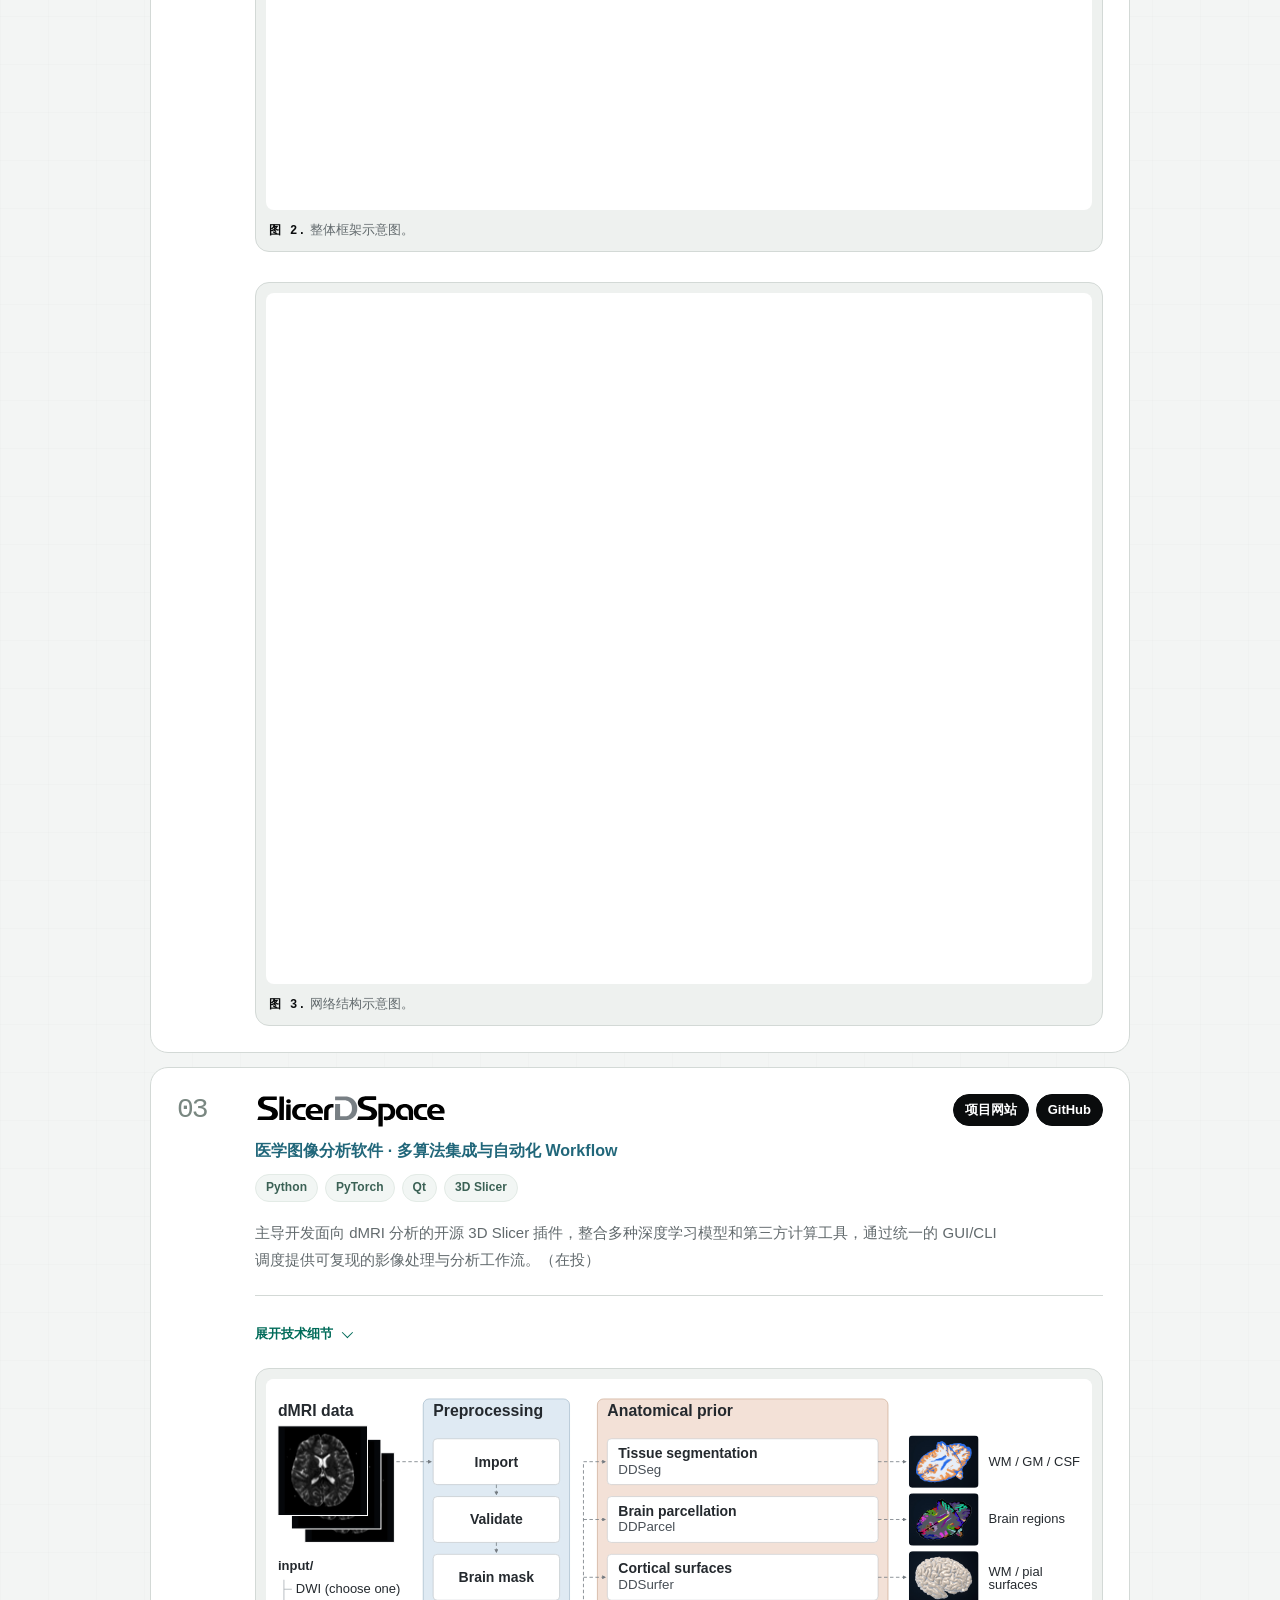
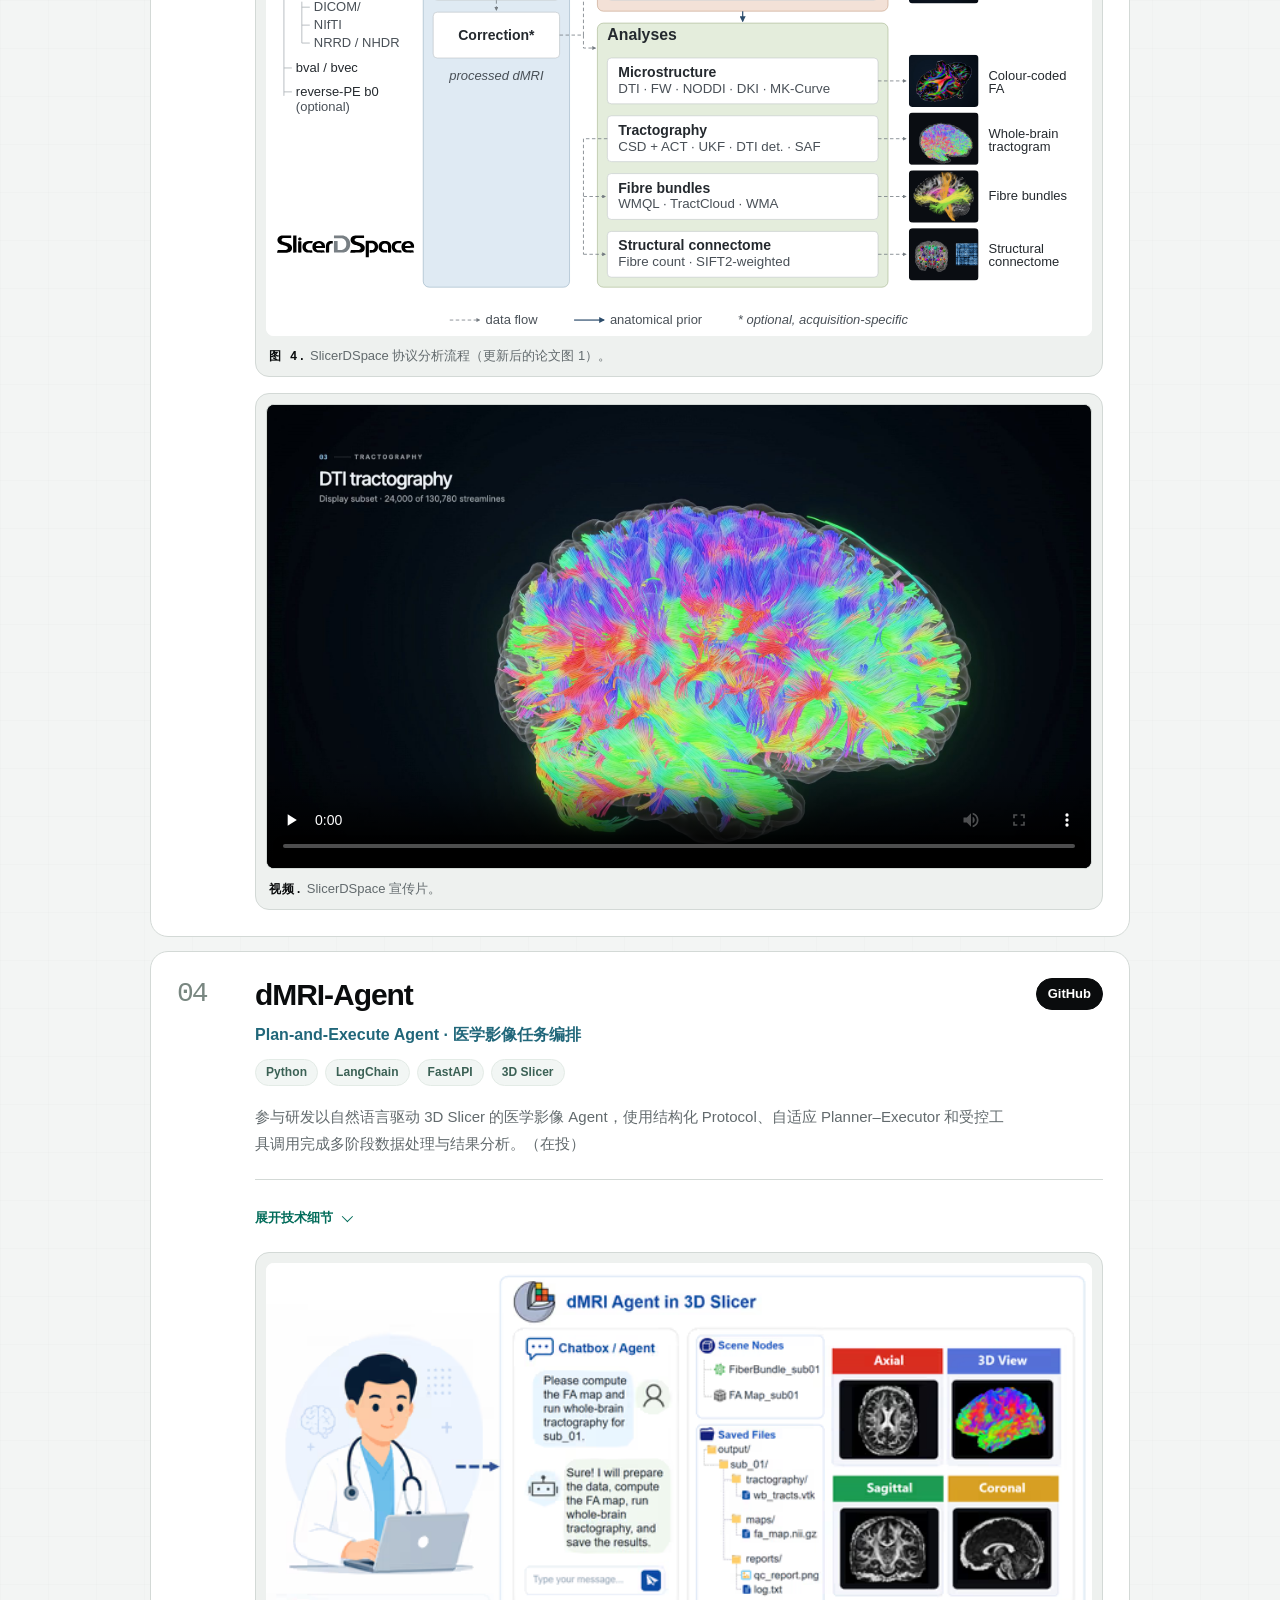
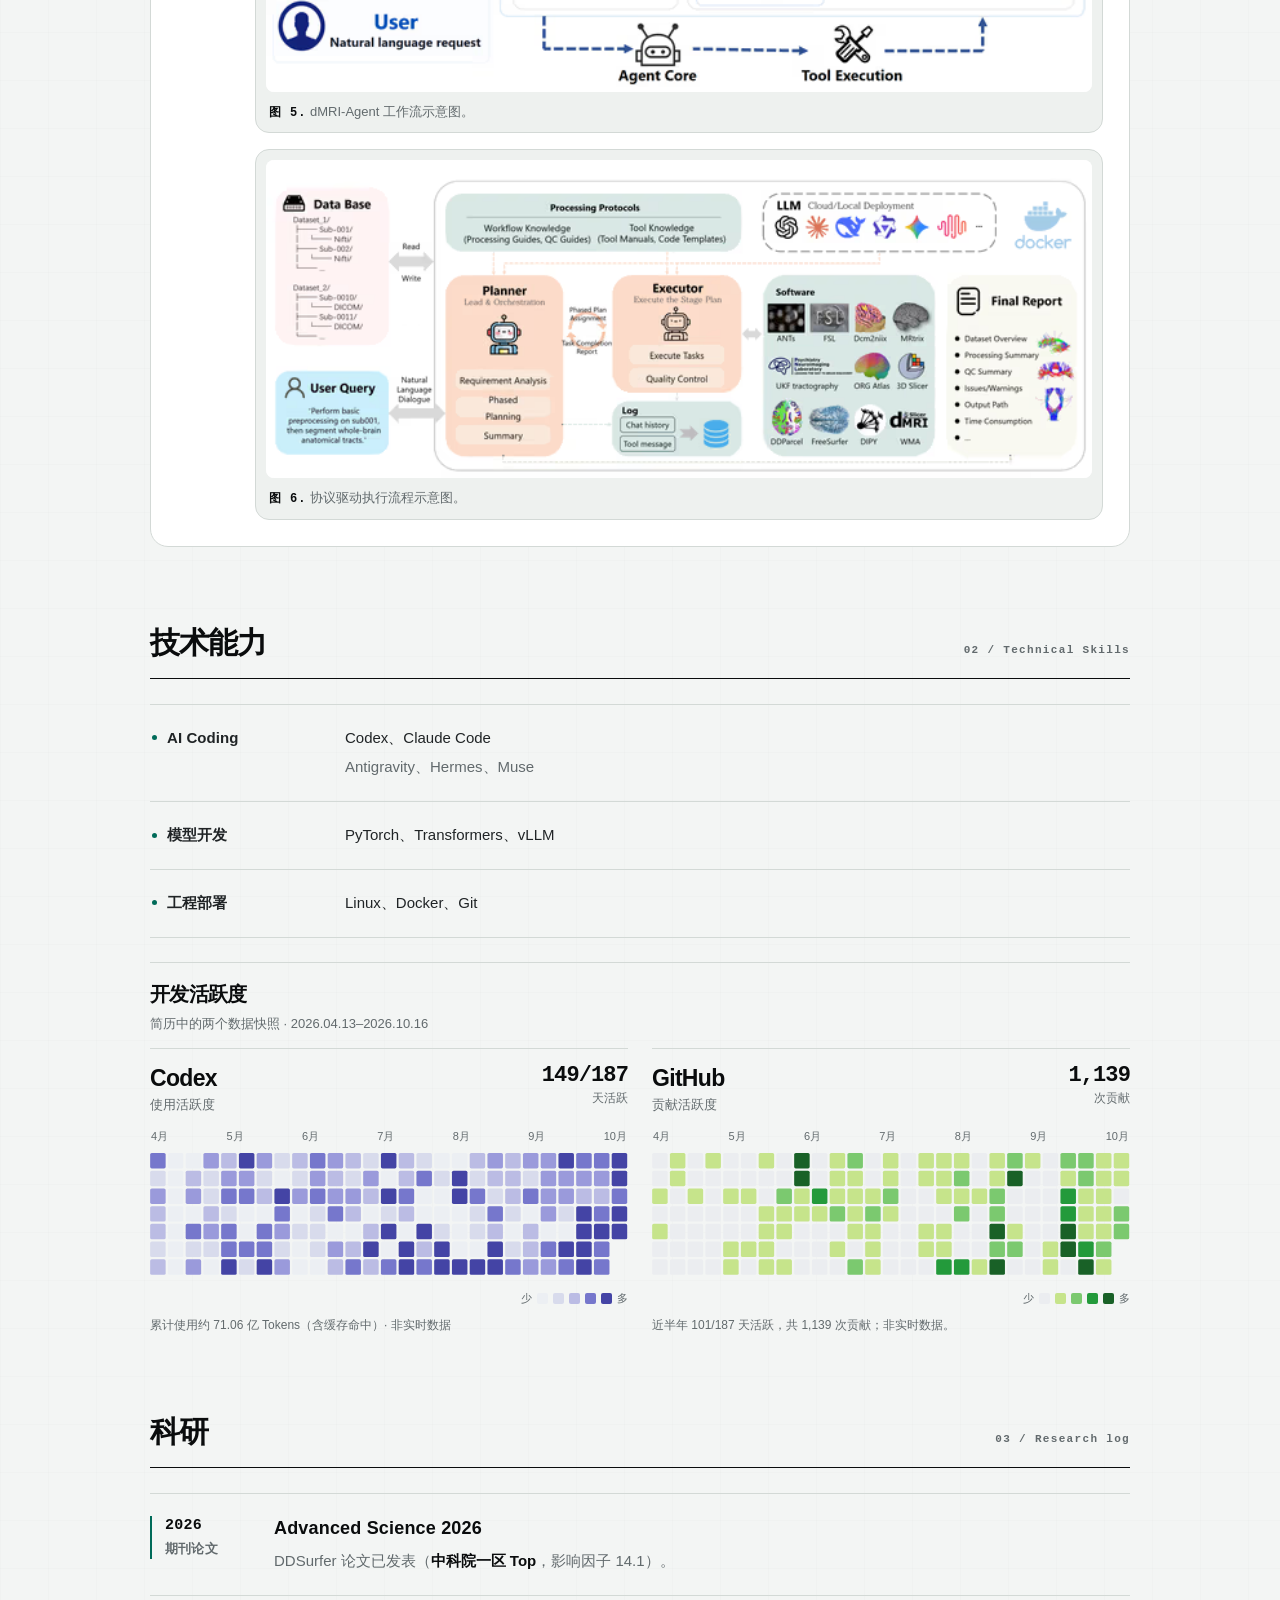
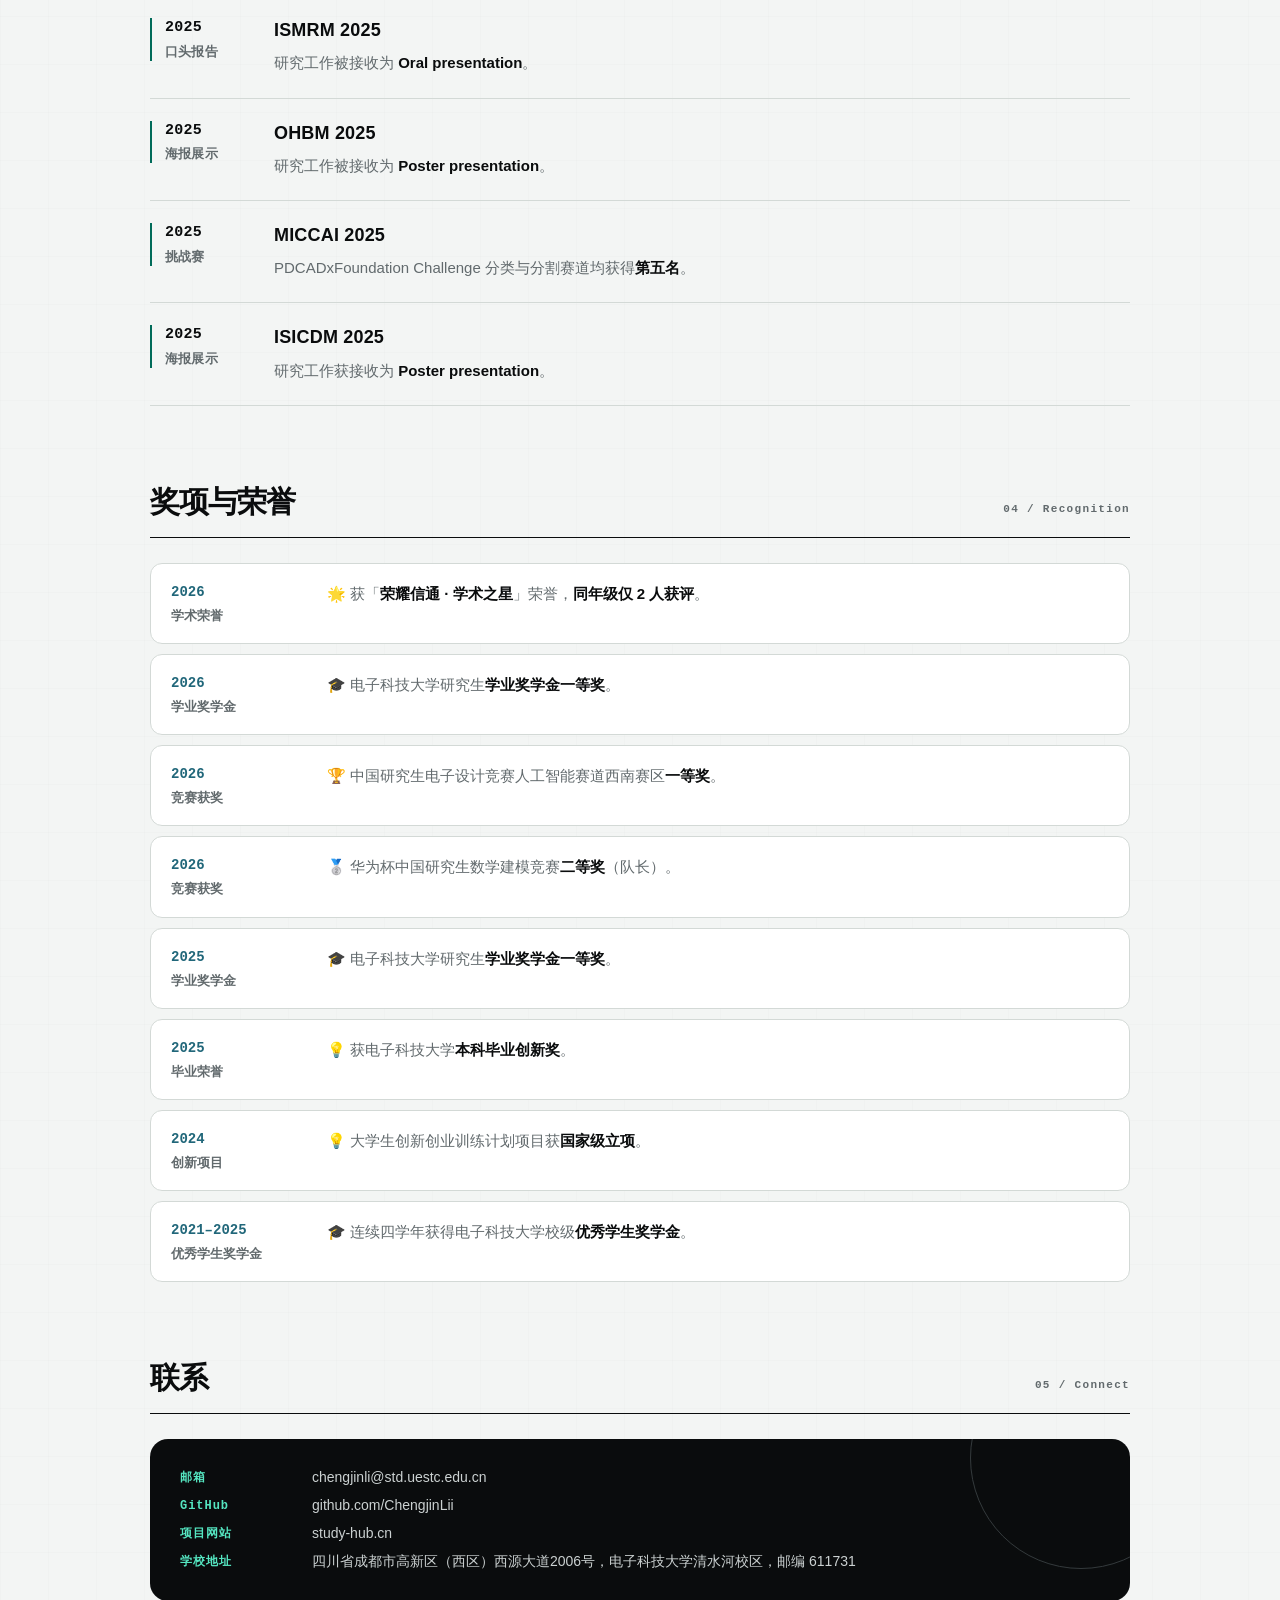
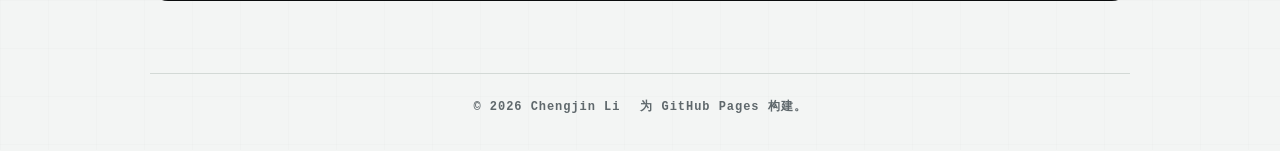
==== commit a3e5d6d2: "Redesign profile card with section header, inline metrics, and larger education typography" ====
--- a/index.html
+++ b/index.html
@@ -34,7 +34,7 @@
     </script>
     <title>Chengjin Li | 李承锦</title>
     <link rel="icon" href="./assets/favicon.svg" type="image/svg+xml" />
-    <link rel="stylesheet" href="./styles.css?v=20261116-figure1-align-name-v5" />
+    <link rel="stylesheet" href="./styles.css?v=20261118-profile-editorial-v4" />
   </head>
   <body>
     <div class="grain" aria-hidden="true"></div>
@@ -58,86 +58,94 @@
 
     <main class="page-shell" id="top" tabindex="-1">
       <section class="profile-sidebar profile-hero reveal" id="about">
-        <div class="profile-heading">
-          <h1>
-          <span data-en="Chengjin Li" data-zh="李承锦">李承锦</span>
-          <small data-en="李承锦" data-zh="Chengjin Li">Chengjin Li</small>
-          </h1>
-          <div class="sidebar-actions">
-          <a href="./assets/ChengjinLi_CV.pdf?v=20261028-70c709e" data-en="Chinese CV" data-zh="中文简历">中文简历</a>
-            <a href="./assets/Chengjin-Li-CV-English.pdf?v=20261029-en-c6c9760" data-en="English CV" data-zh="English CV">English CV</a>
-          </div>
-        </div>
-        <div class="education-block">
-          <strong data-en="University of Electronic Science and Technology of China" data-zh="电子科技大学">电子科技大学</strong>
-          <div class="education-track" aria-label="Education">
-            <p>
-              <span>2021–2025</span>
-              <b data-en="Bachelor" data-zh="本科">本科</b>
-              <em>
-                <span class="education-major" data-en="Communication Engineering" data-zh="通信工程">通信工程</span>
-                <small class="education-detail" data-en="GPA 3.84/4.0 · Top 10%" data-zh="GPA 3.84/4.0 · 前 10%">GPA 3.84/4.0 · 前 10%</small>
-              </em>
-            </p>
-            <p>
-              <span data-en="2025–Present" data-zh="2025–至今">2025–至今</span>
-              <b data-en="Master" data-zh="硕士">硕士</b>
-              <em>
-                <span class="education-major" data-en="Information and Communication Engineering" data-zh="信息与通信工程">信息与通信工程</span>
-                <small class="education-detail" data-en="Overall rank: 9/318" data-zh="综合排名 9/318">综合排名 9/318</small>
-              </em>
-            </p>
-          </div>
-        </div>
-
-        <div class="profile-highlights">
-        <dl class="profile-facts">
-          <div>
-            <dt data-en="Focus" data-zh="研究与工程">研究与工程</dt>
-            <dd class="keyword-list">
-              <span data-en="Deep learning" data-zh="Deep learning">Deep learning</span>
-              <span data-en="Agent" data-zh="Agent">Agent</span>
-              <span data-en="Medical imaging" data-zh="医学图像">医学图像</span>
-              <span data-en="Full-stack systems" data-zh="全栈系统">全栈系统</span>
-            </dd>
-          </div>
-        </dl>
-
-        <dl class="profile-summary">
-          <div>
-            <dt data-en="Journal Papers" data-zh="期刊论文">期刊论文</dt>
-            <dd>1</dd>
-          </div>
-          <div>
-            <dt data-en="Conference Presentations" data-zh="会议交流">会议交流</dt>
-            <dd>3</dd>
-          </div>
-          <div>
-            <dt data-en="Submitted Papers" data-zh="在投论文">在投论文</dt>
-            <dd>2</dd>
-          </div>
-          <div>
-            <dt data-en="Awards" data-zh="奖项荣誉">奖项荣誉</dt>
-            <dd>10+</dd>
-          </div>
-        </dl>
-
-        <ul class="profile-links" aria-label="Profile links">
-          <li>
-            <span data-en="Email" data-zh="邮箱">邮箱</span>
-            <div class="profile-link-row">
-              <a href="mailto:chengjinli@std.uestc.edu.cn">chengjinli@<wbr />std.uestc.edu.cn</a>
-            </div>
-          </li>
-        </ul>
+        <h2 class="section-title">
+          <span id="profile-introduction-heading" data-en="Profile" data-zh="个人简介">个人简介</span>
+          <small aria-hidden="true">00 / Profile</small>
+        </h2>
+
+        <div class="profile-card">
+          <div class="profile-heading">
+            <h1>
+              <span data-en="Chengjin Li" data-zh="李承锦">李承锦</span>
+              <small data-en="李承锦" data-zh="Chengjin Li">Chengjin Li</small>
+            </h1>
+            <div class="sidebar-actions">
+              <a href="./assets/ChengjinLi_CV.pdf?v=20261028-70c709e" data-en="Chinese CV" data-zh="中文简历">中文简历</a>
+              <a href="./assets/Chengjin-Li-CV-English.pdf?v=20261029-en-c6c9760" data-en="English CV" data-zh="English CV">English CV</a>
+            </div>
+          </div>
+
+          <div class="profile-introduction" aria-labelledby="profile-introduction-heading">
+            <p data-zh="电子科技大学信息与通信工程硕士研究生，聚焦医学影像 AI、Agent 与全栈工程；以第一作者在中科院一区 Top 期刊 <a href='https://doi.org/10.1002/advs.76596' target='_blank' rel='noopener noreferrer'><strong>Advanced Science</strong></a>（IF 14.1）发表论文，并创建运营 <a href='https://study-hub.cn' target='_blank' rel='noopener noreferrer'><strong>StudyHub</strong></a> 校园知识共享平台。曾获「荣耀信通 · 学术之星」（同年级仅 2 人）、2026 年华为杯中国研究生数学建模竞赛二等奖（队长），连续两年获得研究生学业奖学金一等奖。" data-en="A master's student in Information and Communication Engineering at UESTC, focused on medical imaging AI, agent systems, and full-stack engineering; published first-author research in <a href='https://doi.org/10.1002/advs.76596' target='_blank' rel='noopener noreferrer'><strong>Advanced Science</strong></a> (CAS Zone 1 Top, IF 14.1) and founded the <a href='https://study-hub.cn' target='_blank' rel='noopener noreferrer'><strong>StudyHub</strong></a> campus platform. Honors include HONOR · Academic Star (one of two recipients in the cohort), Second Prize at the 2026 Huawei Cup Graduate Mathematical Contest in Modeling (team leader), and First-Class Graduate Academic Scholarships in two consecutive years.">电子科技大学信息与通信工程硕士研究生，聚焦医学影像 AI、Agent 与全栈工程；以第一作者在中科院一区 Top 期刊 <a href="https://doi.org/10.1002/advs.76596" target="_blank" rel="noopener noreferrer"><strong>Advanced Science</strong></a>（IF 14.1）发表论文，并创建运营 <a href="https://study-hub.cn" target="_blank" rel="noopener noreferrer"><strong>StudyHub</strong></a> 校园知识共享平台。曾获「荣耀信通 · 学术之星」（同年级仅 2 人）、2026 年华为杯中国研究生数学建模竞赛二等奖（队长），连续两年获得研究生学业奖学金一等奖。</p>
+          </div>
+
+          <dl class="profile-summary">
+            <div>
+              <dt data-en="Journal Papers" data-zh="期刊论文">期刊论文</dt>
+              <dd>1</dd>
+            </div>
+            <div>
+              <dt data-en="Conference Presentations" data-zh="会议交流">会议交流</dt>
+              <dd>3</dd>
+            </div>
+            <div>
+              <dt data-en="Submitted Papers" data-zh="在投论文">在投论文</dt>
+              <dd>2</dd>
+            </div>
+            <div>
+              <dt data-en="Awards" data-zh="奖项荣誉">奖项荣誉</dt>
+              <dd>10+</dd>
+            </div>
+          </dl>
+
+          <div class="education-block">
+            <strong data-en="University of Electronic Science and Technology of China" data-zh="电子科技大学">电子科技大学</strong>
+            <div class="education-track" aria-label="Education">
+              <p>
+                <span>2021–2025</span>
+                <b data-en="Bachelor" data-zh="本科">本科</b>
+                <em>
+                  <span class="education-major" data-en="Communication Engineering" data-zh="通信工程">通信工程</span>
+                  <small class="education-detail" data-en="GPA 3.84/4.0 · Top 10%" data-zh="GPA 3.84/4.0 · 前 10%">GPA 3.84/4.0 · 前 10%</small>
+                </em>
+              </p>
+              <p>
+                <span data-en="2025–Present" data-zh="2025–至今">2025–至今</span>
+                <b data-en="Master" data-zh="硕士">硕士</b>
+                <em>
+                  <span class="education-major" data-en="Information and Communication Engineering" data-zh="信息与通信工程">信息与通信工程</span>
+                  <small class="education-detail" data-en="Overall rank: 9/318" data-zh="综合排名 9/318">综合排名 9/318</small>
+                </em>
+              </p>
+            </div>
+          </div>
+
+          <div class="profile-highlights profile-meta-bar">
+            <dl class="profile-facts">
+              <div>
+                <dt data-en="Focus" data-zh="研究与工程">研究与工程</dt>
+                <dd class="keyword-list">
+                  <span data-en="Deep learning" data-zh="Deep learning">Deep learning</span>
+                  <span data-en="Agent" data-zh="Agent">Agent</span>
+                  <span data-en="Medical imaging" data-zh="医学图像">医学图像</span>
+                  <span data-en="Full-stack systems" data-zh="全栈系统">全栈系统</span>
+                </dd>
+              </div>
+            </dl>
+
+            <ul class="profile-links" aria-label="Profile links">
+              <li>
+                <span data-en="Email" data-zh="邮箱">邮箱</span>
+                <div class="profile-link-row">
+                  <a href="mailto:chengjinli@std.uestc.edu.cn">chengjinli@<wbr />std.uestc.edu.cn</a>
+                </div>
+              </li>
+            </ul>
+          </div>
         </div>
       </section>
 
       <div class="content-column">
-        <section class="profile-introduction reveal" aria-labelledby="profile-introduction-heading">
-          <h2 id="profile-introduction-heading" data-zh="个人简介" data-en="Profile">个人简介</h2>
-          <p data-zh="电子科技大学信息与通信工程硕士研究生，聚焦医学影像 AI、Agent 与全栈工程；以第一作者在中科院一区 Top 期刊 <a href='https://doi.org/10.1002/advs.76596' target='_blank' rel='noopener noreferrer'><strong>Advanced Science</strong></a>（IF 14.1）发表论文，并创建运营 <a href='https://study-hub.cn' target='_blank' rel='noopener noreferrer'><strong>StudyHub</strong></a> 校园知识共享平台。曾获「荣耀信通 · 学术之星」（同年级仅 2 人）、2026 年华为杯中国研究生数学建模竞赛二等奖（队长），连续两年获得研究生学业奖学金一等奖。" data-en="A master's student in Information and Communication Engineering at UESTC, focused on medical imaging AI, agent systems, and full-stack engineering; published first-author research in <a href='https://doi.org/10.1002/advs.76596' target='_blank' rel='noopener noreferrer'><strong>Advanced Science</strong></a> (CAS Zone 1 Top, IF 14.1) and founded the <a href='https://study-hub.cn' target='_blank' rel='noopener noreferrer'><strong>StudyHub</strong></a> campus platform. Honors include HONOR · Academic Star (one of two recipients in the cohort), Second Prize at the 2026 Huawei Cup Graduate Mathematical Contest in Modeling (team leader), and First-Class Graduate Academic Scholarships in two consecutive years.">电子科技大学信息与通信工程硕士研究生，聚焦医学影像 AI、Agent 与全栈工程；以第一作者在中科院一区 Top 期刊 <a href="https://doi.org/10.1002/advs.76596" target="_blank" rel="noopener noreferrer"><strong>Advanced Science</strong></a>（IF 14.1）发表论文，并创建运营 <a href="https://study-hub.cn" target="_blank" rel="noopener noreferrer"><strong>StudyHub</strong></a> 校园知识共享平台。曾获「荣耀信通 · 学术之星」（同年级仅 2 人）、2026 年华为杯中国研究生数学建模竞赛二等奖（队长），连续两年获得研究生学业奖学金一等奖。</p>
-        </section>
 
         <section class="content-section reveal" id="projects">
           <h2 class="section-title">
@@ -624,6 +632,6 @@
     </button>
 
     <script src="./site-data.js?v=20261116-huawei-award"></script>
-    <script src="./script.js?v=20261116-activity-alt"></script>
+    <script src="./script.js?v=20261116-video-poster-reset"></script>
   </body>
 </html>
--- a/styles.css
+++ b/styles.css
@@ -3400,13 +3400,13 @@
 }
 
 
-/* Portfolio profile polish, 2026-11-16: quiet grouped facts and left-aligned sections. */
+/* Portfolio profile polish: left-aligned section titles, StudyHub wordmark, and unified profile hero card. */
 .page-shell .section-title {
   display: flex;
   flex-direction: row;
-  align-items: flex-end;
   justify-content: space-between;
-  gap: 16px;
+  align-items: baseline;
+  gap: 14px;
   text-align: left;
 }
 
@@ -3416,189 +3416,18 @@
 
 .page-shell .section-title > small {
   flex: 0 0 auto;
+  margin-left: auto;
   text-align: right;
 }
 
-/* One understated surface replaces isolated raw text and oversized KPI cards. */
-.page-shell .profile-hero .profile-highlights {
-  width: 100%;
-  margin-top: 19px;
-  padding: 16px 22px 14px;
-  border: 1px solid #dfe5e2;
-  border-radius: 13px;
-  background: rgba(255, 255, 255, 0.77);
-  box-shadow: 0 5px 22px rgba(21, 31, 26, 0.025);
-}
-
-.page-shell .profile-hero .profile-highlights .profile-facts {
-  margin: 0;
-  border: 0;
-}
-
-.page-shell .profile-hero .profile-highlights .profile-facts div,
-html:lang(en) .page-shell .profile-hero .profile-highlights .profile-facts div {
-  display: grid;
-  grid-template-columns: 102px minmax(0, 1fr);
-  align-items: center;
-  gap: 10px;
-  padding: 0 0 13px;
-  border: 0;
-}
-
-.page-shell .profile-hero .profile-highlights .profile-facts dt {
-  flex-basis: auto;
-  width: auto;
-  color: #707975;
-  font-size: 12px;
-  font-weight: 600;
-  line-height: 1.55;
+.activity-overview__intro {
+  margin-bottom: 15px;
   text-align: left;
 }
 
-.page-shell .profile-hero .profile-highlights .keyword-list {
-  justify-content: flex-start;
-  align-items: center;
-  gap: 6px;
-}
-
-.page-shell .profile-hero .profile-highlights .keyword-list span {
-  display: inline-flex;
-  align-items: center;
-  min-height: 26px;
-  padding: 3px 9px;
-  border: 1px solid #e6ebe8;
-  border-radius: 5px;
-  background: #f5f7f6;
-  color: #35413c;
-  font-size: 12px;
-  font-weight: 550;
-  line-height: 1.3;
-}
-
-.page-shell .profile-hero .profile-highlights .keyword-list span + span::before {
-  content: none;
-}
-
-.page-shell .profile-hero .profile-highlights .profile-summary {
-  display: grid;
-  grid-template-columns: repeat(4, minmax(0, 1fr));
-  width: 100%;
-  gap: 0;
-  margin: 0;
-  padding: 14px 0 13px;
-  border-top: 1px solid #e5e9e7;
-  border-bottom: 1px solid #e5e9e7;
-  background: none;
-}
-
-.page-shell .profile-hero .profile-highlights .profile-summary div {
-  display: flex;
-  flex-direction: column;
-  align-items: flex-start;
-  justify-content: center;
-  gap: 6px;
-  min-width: 0;
-  margin: 0;
-  padding: 0 13px 0 21px;
-  border: 0;
-  border-left: 1px solid #e8ecea;
-  border-radius: 0;
-  background: none;
+.activity-overview__intro h3,
+.activity-overview__intro p {
   text-align: left;
-}
-
-.page-shell .profile-hero .profile-highlights .profile-summary div:first-child {
-  padding-left: 0;
-  border-left: 0;
-}
-
-.page-shell .profile-hero .profile-highlights .profile-summary dt {
-  min-height: 0;
-  color: #707975;
-  font-size: 12px;
-  font-weight: 500;
-  line-height: 1.3;
-}
-
-.page-shell .profile-hero .profile-highlights .profile-summary dd {
-  display: block;
-  margin: 0;
-  color: #151b18;
-  font: 650 22px/1.15 var(--mono);
-  letter-spacing: -0.03em;
-  text-align: left;
-}
-
-.page-shell .profile-hero .profile-highlights .profile-links {
-  display: flex;
-  justify-content: flex-start;
-  margin: 11px 0 0;
-}
-
-.page-shell .profile-hero .profile-highlights .profile-links li {
-  display: flex;
-  justify-content: flex-start;
-  gap: 18px;
-  padding: 0;
-  border: 0;
-}
-
-.page-shell .profile-hero .profile-highlights .profile-links > li > span {
-  color: #707975;
-  font-size: 12px;
-  font-weight: 600;
-}
-
-.page-shell .profile-hero .profile-highlights .profile-links a {
-  color: #253a32;
-  font-size: 13px;
-  font-weight: 600;
-  text-decoration: underline;
-  text-decoration-color: #c7d4cd;
-  text-underline-offset: 3px;
-}
-
-.page-shell .profile-hero .profile-highlights .profile-links a:hover {
-  color: #006b59;
-  text-decoration-color: currentColor;
-}
-
-/* Intro reads as editorial text rather than a promotional hero banner. */
-.page-shell .profile-introduction {
-  width: 100%;
-  padding: 0 0 0 17px;
-  margin: 0 0 30px;
-  border-left: 2px solid #aabbb2;
-  text-align: left;
-}
-
-.page-shell .profile-introduction h2 {
-  margin: 0 0 7px;
-  color: #66746d;
-  font: 650 12px/1.4 var(--sans);
-  letter-spacing: .045em;
-}
-
-.page-shell .profile-introduction p {
-  max-width: 900px;
-  margin: 0;
-  color: #35413d;
-  font-size: 14px;
-  font-weight: 450;
-  line-height: 1.9;
-  letter-spacing: .005em;
-}
-
-.page-shell .profile-introduction a {
-  color: #1e4034;
-  text-decoration: underline;
-  text-decoration-color: #b9cfc4;
-  text-underline-offset: 3px;
-}
-
-.page-shell .profile-introduction a:hover {
-  color: #006b59;
-  text-decoration-color: currentColor;
 }
 
 /* Letter shapes are the original StudyHub path-based wordmark, recolored black;
@@ -3619,262 +3448,476 @@
   object-fit: contain;
 }
 
-@media (max-width: 680px) {
-  .page-shell .section-title {
-    flex-direction: row;
-    justify-content: space-between;
-    align-items: flex-end;
-    gap: 8px;
-    text-align: left;
-  }
-
-  .page-shell .section-title > small {
-    max-width: 45%;
-    font-size: 10px;
-  }
-
-  .page-shell .profile-hero .profile-highlights {
-    margin-top: 15px;
-    padding: 13px 14px 12px;
-    border-radius: 11px;
-  }
-
-  .page-shell .profile-hero .profile-highlights .profile-facts div,
-  html:lang(en) .page-shell .profile-hero .profile-highlights .profile-facts div {
-    grid-template-columns: 1fr;
-    gap: 7px;
-    padding-bottom: 12px;
-  }
-
-  .page-shell .profile-hero .profile-highlights .keyword-list {
-    gap: 5px;
-  }
-
-  .page-shell .profile-hero .profile-highlights .keyword-list span {
-    min-height: 25px;
-    padding: 3px 8px;
-    font-size: 11px;
-  }
-
-  .page-shell .profile-hero .profile-highlights .profile-summary {
-    grid-template-columns: repeat(4, minmax(0, 1fr));
-    padding: 12px 0;
-  }
-
-  .page-shell .profile-hero .profile-highlights .profile-summary div {
-    gap: 6px;
-    padding: 0 5px 0 8px;
-  }
-
-  .page-shell .profile-hero .profile-highlights .profile-summary div:first-child {
-    padding-left: 0;
-  }
-
-  .page-shell .profile-hero .profile-highlights .profile-summary dt {
-    font-size: 10px;
-    white-space: nowrap;
-  }
-
-  .page-shell .profile-hero .profile-highlights .profile-summary dd {
-    font-size: clamp(16px, 5vw, 21px);
-  }
-
-  .page-shell .profile-introduction {
-    padding-left: 13px;
-    margin-bottom: 25px;
-  }
-
-  .page-shell .profile-introduction p {
-    font-size: 13px;
-    line-height: 1.83;
-  }
-
-  .studyhub-wordmark {
-    width: clamp(154px, 42vw, 190px);
-  }
-}
-
-
-/* 2026-11-16 final editorial refinement: consistent left headings, restrained profile. */
-/* Section labels stay on the reading axis; metadata remains secondary on the right. */
-.page-shell .section-title {
-  display: flex;
-  flex-direction: row;
-  justify-content: space-between;
-  align-items: baseline;
-  gap: 14px;
-  text-align: left;
-}
-.page-shell .section-title > span,
-.page-shell .section-title > small {
-  text-align: left;
-}
-.page-shell .section-title > small {
-  margin-left: auto;
-  text-align: right;
-}
-.activity-overview__intro {
-  margin-bottom: 15px;
-  text-align: left;
-}
-.activity-overview__intro h3,
-.activity-overview__intro p {
-  text-align: left;
-}
-
+/* Unified Editorial Profile Hero Card (matches .entry surface language) */
 .page-shell > .profile-hero {
-  width: min(100%, 900px);
-  text-align: left;
-}
-.page-shell .profile-hero .profile-highlights {
+  display: block;
   width: 100%;
-  margin-top: 18px;
+  max-width: none;
+  margin: 0;
   padding: 0;
   border: 0;
   border-radius: 0;
   background: none;
   box-shadow: none;
-}
-.page-shell .profile-hero .profile-highlights .profile-facts {
+  text-align: left;
+}
+
+.page-shell .profile-hero .profile-card {
+  padding: 30px 34px 24px;
+  border: 1px solid var(--line);
+  border-radius: 18px;
+  background: var(--surface);
+}
+
+.page-shell .content-column {
+  width: 100%;
+  margin-top: 72px;
+}
+
+/* Tier 1: Name + Pill CV Actions */
+.page-shell .profile-hero .profile-heading {
+  display: flex;
+  align-items: center;
+  justify-content: space-between;
+  gap: 20px;
+  width: 100%;
+  padding-bottom: 0;
+  border-bottom: 0;
+}
+
+.page-shell .profile-hero .profile-heading h1 {
+  display: flex;
+  flex-direction: row;
+  flex-wrap: wrap;
+  align-items: baseline;
+  justify-content: flex-start;
+  gap: 8px 12px;
   margin: 0;
-  width: 100%;
-}
-.page-shell .profile-hero .profile-highlights .profile-facts div,
-html:lang(en) .page-shell .profile-hero .profile-highlights .profile-facts div {
-  grid-template-columns: 108px minmax(0, 1fr);
+  color: var(--ink);
+  font-family: var(--sans);
+  font-size: clamp(32px, 3.6vw, 40px);
+  font-weight: 700;
+  line-height: 1.18;
+  letter-spacing: -0.03em;
+  text-align: left;
+}
+
+html:lang(zh-CN) .page-shell .profile-hero .profile-heading h1 > span,
+html:lang(en) .page-shell .profile-hero .profile-heading h1 > span,
+.page-shell .profile-hero .profile-heading h1 > span {
+  font-family: var(--sans);
+  font-style: normal;
+  font-weight: 700;
+  letter-spacing: -0.03em;
+}
+
+.page-shell .profile-hero .profile-heading h1 small {
+  display: inline-flex;
+  align-items: baseline;
+  gap: 0;
+  color: var(--muted);
+  font-family: var(--sans);
+  font-size: 16px;
+  font-style: normal;
+  font-weight: 500;
+  line-height: 1.4;
+  letter-spacing: 0;
+}
+
+.page-shell .profile-hero .profile-heading h1 small::before {
+  content: "/";
+  display: inline;
+  margin-right: 10px;
+  color: var(--line-strong);
+  font-weight: 400;
+}
+
+.page-shell .profile-hero .profile-heading .sidebar-actions {
+  display: flex;
+  flex: 0 0 auto;
   align-items: center;
   gap: 10px;
+  width: auto;
+  margin: 0;
+}
+
+.page-shell .profile-hero .profile-heading .sidebar-actions a {
+  display: inline-flex;
+  align-items: center;
+  justify-content: center;
+  min-width: 0;
+  min-height: 38px;
+  padding: 0 18px;
+  border: 1px solid var(--ink);
+  border-radius: 999px;
+  background: var(--ink);
+  color: #ffffff;
+  font: 650 13px/1.3 var(--sans);
+  letter-spacing: 0;
+  white-space: nowrap;
+  transition: background 160ms ease, color 160ms ease, border-color 160ms ease, transform 160ms ease;
+}
+
+.page-shell .profile-hero .profile-heading .sidebar-actions a:hover {
+  border-color: var(--ink);
+  background: var(--accent);
+  color: var(--ink);
+  transform: translateY(-1px);
+}
+
+.page-shell .profile-hero .profile-heading .sidebar-actions a + a {
+  border-color: var(--ink);
+  background: transparent;
+  color: var(--ink);
+}
+
+.page-shell .profile-hero .profile-heading .sidebar-actions a + a:hover {
+  border-color: var(--ink);
+  background: var(--ink);
+  color: #ffffff;
+}
+
+/* Tier 2: Lead Bio */
+.page-shell .profile-hero .profile-introduction {
+  width: 100%;
+  margin: 16px 0 0;
   padding: 0;
   border: 0;
-}
-.page-shell .profile-hero .profile-highlights .profile-facts dt {
-  color: #737e78;
-  font-size: 12px;
-  font-weight: 600;
-}
-.page-shell .profile-hero .profile-highlights .keyword-list {
+  text-align: left;
+}
+
+.page-shell .profile-hero .profile-introduction p {
+  max-width: 890px;
+  margin: 0;
+  color: #2f3935;
+  font-size: 15.5px;
+  font-weight: 450;
+  line-height: 1.84;
+  letter-spacing: 0.002em;
+  text-align: left;
+}
+
+.page-shell .profile-hero .profile-introduction strong {
+  color: var(--ink);
+  font-weight: 650;
+}
+
+.page-shell .profile-hero .profile-introduction a {
+  color: var(--ink);
+  text-decoration: underline;
+  text-decoration-color: #9acbbd;
+  text-underline-offset: 3px;
+}
+
+.page-shell .profile-hero .profile-introduction a:hover {
+  color: var(--accent-dark);
+  text-decoration-color: currentColor;
+}
+
+/* Tier 3: Editorial Achievement Strip (unboxed, matching .metric-row) */
+.page-shell .profile-hero .profile-summary,
+html:lang(en) .page-shell .profile-hero .profile-summary {
   display: flex;
   flex-wrap: wrap;
-  gap: 6px;
-  align-items: center;
-}
-.page-shell .profile-hero .profile-highlights .keyword-list span {
+  align-items: baseline;
+  justify-content: flex-start;
+  gap: 10px 16px;
+  width: auto;
+  margin: 20px 0 0;
+  padding: 0;
+  border: 0;
+  border-radius: 0;
+  overflow: visible;
+  background: none;
+}
+
+.page-shell .profile-hero .profile-summary div {
   display: inline-flex;
-  align-items: center;
-  min-height: 27px;
-  padding: 4px 10px;
-  border: 0;
-  border-radius: 5px;
-  background: #e9efeb;
-  color: #34473d;
-  font-size: 12px;
-  line-height: 1.35;
-  font-weight: 550;
-}
-.page-shell .profile-hero .profile-highlights .profile-summary {
-  display: grid;
-  grid-template-columns: repeat(4, minmax(0, 1fr));
-  gap: 0;
-  margin: 14px 0 0;
-  padding: 17px 14px;
-  border: 1px solid #e2e7e3;
-  border-radius: 10px;
-  background: #f9fbfa;
-}
-.page-shell .profile-hero .profile-highlights .profile-summary div {
-  display: flex;
-  flex-direction: column;
-  align-items: flex-start;
-  justify-content: center;
+  flex-direction: row;
+  align-items: baseline;
+  flex: 0 0 auto;
   gap: 7px;
   min-width: 0;
   min-height: 0;
   margin: 0;
-  padding: 0 20px;
-  border: 0;
-  border-left: 1px solid #e1e7e3;
-  background: none;
-}
-.page-shell .profile-hero .profile-highlights .profile-summary div:first-child {
-  padding-left: 9px;
-  border-left: 0;
-}
-.page-shell .profile-hero .profile-highlights .profile-summary dd {
-  order: -1;
-  display: block;
-  margin: 0;
-  font: 680 25px/1 var(--mono);
-  font-variant-numeric: tabular-nums;
-  letter-spacing: -.035em;
-  color: var(--ink-2);
-}
-.page-shell .profile-hero .profile-highlights .profile-summary dt {
-  color: #7b8580;
-  font: 550 12px/1.4 var(--sans);
-  letter-spacing: 0;
-}
-.page-shell .profile-hero .profile-highlights .profile-links {
-  width: 100%;
-  margin: 12px 0 0;
   padding: 0;
   border: 0;
-}
+  border-radius: 0;
+  background: none;
+  text-align: left;
+}
+
+.page-shell .profile-hero .profile-summary div + div::before {
+  order: -2;
+  content: "·";
+  margin-right: 9px;
+  color: #a0aaa5;
+  font: 500 16px/1 var(--sans);
+}
+
+.page-shell .profile-hero .profile-summary dd {
+  order: -1;
+  display: inline;
+  margin: 0;
+  color: var(--ink-2);
+  font: 650 25px/1.2 var(--sans);
+  font-variant-numeric: tabular-nums;
+  letter-spacing: -0.028em;
+  text-align: left;
+}
+
+.page-shell .profile-hero .profile-summary dt {
+  display: inline;
+  min-height: 0;
+  margin: 0;
+  color: var(--muted);
+  font: 500 13.5px/1.4 var(--sans);
+  letter-spacing: 0;
+}
+
+/* Tier 4: Full-Width Education Block with Larger Typography */
+.page-shell .profile-hero .education-block,
+html:lang(en) .page-shell .profile-hero .education-block {
+  display: flex;
+  flex-direction: column;
+  justify-content: flex-start;
+  gap: 13px;
+  min-width: 0;
+  width: 100%;
+  margin: 24px 0 0;
+  padding: 22px 0 0;
+  border: 0;
+  border-top: 1px solid var(--line);
+}
+
+.page-shell .profile-hero .education-block > strong {
+  display: block;
+  padding: 0;
+  color: var(--ink);
+  font: 700 18px/1.35 var(--sans);
+  letter-spacing: -0.015em;
+  text-align: left;
+}
+
+.page-shell .profile-hero .education-block > strong::before {
+  content: none;
+}
+
+.page-shell .profile-hero .education-track {
+  display: grid;
+  grid-template-columns: minmax(0, 1fr);
+  gap: 10px;
+  min-width: 0;
+  margin: 0;
+  padding-left: 15px;
+  border-left: 2px solid var(--accent-dark);
+}
+
+.page-shell .profile-hero .education-track p {
+  display: grid;
+  grid-template-columns: 98px 48px minmax(0, 1fr);
+  align-items: baseline;
+  justify-content: start;
+  gap: 4px 12px;
+  min-width: 0;
+  width: 100%;
+  margin: 0;
+  padding: 1px 0;
+  border: 0;
+  border-radius: 0;
+  background: none;
+  text-align: left;
+}
+
+html:lang(en) .page-shell .profile-hero .education-track p {
+  display: grid;
+  grid-template-columns: 112px 78px minmax(0, 1fr);
+  align-items: baseline;
+  justify-content: start;
+  gap: 4px 12px;
+  min-width: 0;
+  width: 100%;
+  margin: 0;
+  padding: 1px 0;
+  border: 0;
+  border-radius: 0;
+  background: none;
+  text-align: left;
+}
+
+.page-shell .profile-hero .education-track p::before {
+  content: none;
+}
+
+.page-shell .profile-hero .education-track p > span {
+  color: var(--muted);
+  font: 600 15px/1.55 var(--mono);
+  font-variant-numeric: tabular-nums;
+  white-space: nowrap;
+}
+
+.page-shell .profile-hero .education-track b {
+  display: inline;
+  padding: 0;
+  border: 0;
+  border-radius: 0;
+  background: none;
+  color: var(--accent-dark);
+  font: 700 15.5px/1.55 var(--sans);
+  white-space: nowrap;
+}
+
+.page-shell .profile-hero .education-track em,
+html:lang(en) .page-shell .profile-hero .education-track em {
+  display: block;
+  grid-column: 3;
+  width: auto;
+  min-width: 0;
+  font-style: normal;
+  line-height: 1.55;
+  text-align: left;
+}
+
+.page-shell .profile-hero .education-track .education-major {
+  display: inline;
+  color: var(--ink);
+  font: 650 16px/1.55 var(--sans);
+  white-space: normal;
+  overflow-wrap: break-word;
+}
+
+.page-shell .profile-hero .education-track .education-detail {
+  display: inline;
+  margin: 0;
+  color: var(--muted);
+  font: 450 14.5px/1.55 var(--sans);
+  white-space: normal;
+  overflow-wrap: break-word;
+}
+
+.page-shell .profile-hero .education-track .education-detail::before {
+  content: " · ";
+  color: #9aa6a1;
+  white-space: pre;
+}
+
+/* Tier 5: Bottom Metadata Bar */
+.page-shell .profile-hero .profile-highlights.profile-meta-bar {
+  display: flex;
+  flex-wrap: wrap;
+  align-items: center;
+  justify-content: space-between;
+  gap: 12px 24px;
+  width: 100%;
+  margin: 22px 0 0;
+  padding: 18px 0 0;
+  border: 0;
+  border-top: 1px solid var(--line);
+  border-radius: 0;
+  background: none;
+  box-shadow: none;
+}
+
+.page-shell .profile-hero .profile-highlights .profile-facts {
+  width: auto;
+  margin: 0;
+  border: 0;
+}
+
+.page-shell .profile-hero .profile-highlights .profile-facts div,
+html:lang(en) .page-shell .profile-hero .profile-highlights .profile-facts div {
+  display: flex;
+  flex-wrap: wrap;
+  align-items: center;
+  justify-content: flex-start;
+  gap: 8px 12px;
+  padding: 0;
+  border: 0;
+}
+
+.page-shell .profile-hero .profile-highlights .profile-facts dt {
+  flex: 0 0 auto;
+  width: auto;
+  color: var(--muted);
+  font: 650 13px/1.4 var(--sans);
+  text-align: left;
+}
+
+.page-shell .profile-hero .profile-highlights .keyword-list {
+  display: flex;
+  flex-wrap: wrap;
+  align-items: center;
+  justify-content: flex-start;
+  gap: 7px;
+}
+
+.page-shell .profile-hero .profile-highlights .keyword-list span {
+  display: inline-flex;
+  align-items: center;
+  min-height: 28px;
+  padding: 4px 12px;
+  border: 1px solid #e3ebe6;
+  border-radius: 999px;
+  background: #f2f6f4;
+  color: #3b6155;
+  font: 600 12.5px/1.4 var(--sans);
+}
+
+.page-shell .profile-hero .profile-highlights .keyword-list span + span::before {
+  content: none;
+}
+
+.page-shell .profile-hero .profile-highlights .profile-links {
+  display: flex;
+  justify-content: flex-start;
+  width: auto;
+  margin: 0;
+  padding: 0;
+  border: 0;
+}
+
 .page-shell .profile-hero .profile-highlights .profile-links li {
-  display: flex;
-  justify-content: flex-start;
-  gap: 15px;
-  min-height: 25px;
-}
+  display: inline-flex;
+  align-items: center;
+  gap: 10px;
+  min-height: 28px;
+  margin: 0;
+  padding: 0;
+  border: 0;
+}
+
 .page-shell .profile-hero .profile-highlights .profile-links > li > span {
-  min-width: 103px;
-  color: #737e78;
-  font-size: 12px;
-}
+  display: inline-flex;
+  align-items: center;
+  gap: 6px;
+  min-width: 0;
+  padding: 0;
+  color: var(--muted);
+  font: 650 13px/1.4 var(--sans);
+}
+
+.page-shell .profile-hero .profile-highlights .profile-links > li > span::before {
+  content: "";
+  display: inline-block;
+  flex: 0 0 auto;
+  width: 5px;
+  height: 5px;
+  border-radius: 50%;
+  background: var(--accent-dark);
+}
+
 .page-shell .profile-hero .profile-highlights .profile-links a {
-  color: #305b48;
+  color: var(--ink-2);
+  font: 600 13.5px/1.4 var(--mono);
   text-decoration: none;
-  border-bottom: 1px solid #bad0c4;
-  text-underline-offset: 0;
-  font-size: 13px;
-}
+  border-bottom: 1px solid #bfd2c9;
+}
+
 .page-shell .profile-hero .profile-highlights .profile-links a:hover {
-  color: #006b59;
+  color: var(--accent-dark);
   border-bottom-color: currentColor;
 }
 
-.page-shell .content-column {
-  margin-top: 24px;
-}
-.page-shell .profile-introduction {
-  width: 100%;
-  margin: 0 0 37px;
-  padding: 17px 0 0;
-  border: 0;
-  border-top: 1px solid #dce3de;
-  text-align: left;
-}
-.page-shell .profile-introduction h2 {
-  margin: 0 0 9px;
-  color: #52625a;
-  font: 650 13px/1.5 var(--sans);
-  text-align: left;
-}
-.page-shell .profile-introduction p {
-  max-width: 880px;
-  color: #44514b;
-  font-size: 14px;
-  line-height: 1.85;
-  letter-spacing: .002em;
-  text-align: left;
-}
-.page-shell .profile-introduction strong {
-  color: #243b2f;
-  font-weight: 620;
-}
-
-@media (max-width: 900px) {
-  .page-shell .content-column { margin-top: 22px; }
-}
 @media (max-width: 680px) {
   .page-shell .section-title {
     flex-direction: row;
@@ -3882,88 +3925,141 @@
     align-items: baseline;
     text-align: left;
   }
-  .page-shell .section-title > span { text-align: left; }
+
+  .page-shell .section-title > span {
+    text-align: left;
+  }
+
   .page-shell .section-title > small {
     max-width: 42%;
     margin-left: auto;
     font-size: 10px;
     text-align: right;
   }
-  .page-shell .profile-hero .profile-highlights {
-    margin-top: 15px;
-    padding: 0;
-  }
-  .page-shell .profile-hero .profile-highlights .profile-facts div,
-  html:lang(en) .page-shell .profile-hero .profile-highlights .profile-facts div {
-    grid-template-columns: 1fr;
-    gap: 7px;
-  }
-  .page-shell .profile-hero .profile-highlights .keyword-list { gap: 5px; }
-  .page-shell .profile-hero .profile-highlights .keyword-list span {
-    min-height: 25px;
-    padding: 3px 8px;
-    font-size: 11px;
-  }
-  .page-shell .profile-hero .profile-highlights .profile-summary {
-    margin-top: 13px;
-    padding: 13px 5px;
-  }
-  .page-shell .profile-hero .profile-highlights .profile-summary div {
-    padding: 0 8px;
-    gap: 6px;
-  }
-  .page-shell .profile-hero .profile-highlights .profile-summary div:first-child { padding-left: 9px; }
-  .page-shell .profile-hero .profile-highlights .profile-summary dd {
-    font-size: clamp(19px, 5.5vw, 24px);
-  }
-  .page-shell .profile-hero .profile-highlights .profile-summary dt {
-    font-size: 10px;
-    white-space: nowrap;
-  }
-  html:lang(en) .page-shell .profile-hero .profile-highlights .profile-summary {
+
+  .studyhub-wordmark {
+    width: clamp(154px, 42vw, 190px);
+  }
+
+  .page-shell .profile-hero .profile-card {
+    padding: 22px 18px 18px;
+    border-radius: 16px;
+  }
+
+  .page-shell .profile-hero .profile-heading {
+    display: flex;
+    flex-direction: column;
+    align-items: stretch;
+    gap: 14px;
+  }
+
+  .page-shell .profile-hero .profile-heading h1 {
+    flex-direction: row;
+    flex-wrap: wrap;
+    align-items: baseline;
+    gap: 6px 10px;
+    font-size: 30px;
+  }
+
+  .page-shell .profile-hero .profile-heading h1 small {
+    font-size: 14px;
+  }
+
+  .page-shell .profile-hero .profile-heading .sidebar-actions {
+    display: grid;
     grid-template-columns: repeat(2, minmax(0, 1fr));
-    row-gap: 14px;
-  }
-  html:lang(en) .page-shell .profile-hero .profile-highlights .profile-summary div:nth-child(3) {
-    padding-left: 9px;
-    border-left: 0;
-  }
-  .page-shell .profile-hero .profile-highlights .profile-links { margin-top: 9px; }
-  .page-shell .profile-hero .profile-highlights .profile-links > li > span { min-width: 60px; }
-  .page-shell .content-column { margin-top: 20px; }
-  .page-shell .profile-introduction {
-    margin-bottom: 29px;
-    padding-top: 16px;
-  }
-  .page-shell .profile-introduction p {
+    width: 100%;
+    gap: 8px;
+  }
+
+  .page-shell .profile-hero .profile-heading .sidebar-actions a {
+    min-height: 38px;
+    padding: 0 10px;
     font-size: 13px;
-    line-height: 1.8;
-  }
-}
-
-
-/* 2026-11-16: align profile with the content column and use standard name type. */
-.page-shell > .profile-hero {
-  width: 100%;
-  max-width: none;
-  margin-left: 0;
-  margin-right: 0;
-}
-html:lang(zh-CN) .page-shell .profile-hero .profile-heading h1 > span,
-html:lang(en) .page-shell .profile-hero .profile-heading h1 > span,
-.page-shell .profile-hero .profile-heading h1 > span {
-  font-family: var(--sans);
-  font-style: normal;
-  font-weight: 650;
-  letter-spacing: -0.025em;
-}
-.page-shell .profile-hero .profile-heading h1 small {
-  font-family: var(--sans);
-  font-style: normal;
-  letter-spacing: 0;
-}
-/* Both the profile header and the introduction now use the same left edge. */
-.page-shell .content-column,
-.page-shell .profile-introduction {
-  width: 100%;
-}
+  }
+
+  .page-shell .profile-hero .profile-introduction {
+    margin-top: 14px;
+  }
+
+  .page-shell .profile-hero .profile-introduction p {
+    font-size: 14.5px;
+    line-height: 1.78;
+  }
+
+  .page-shell .profile-hero .profile-summary,
+  html:lang(en) .page-shell .profile-hero .profile-summary {
+    display: flex;
+    flex-wrap: wrap;
+    gap: 10px 22px;
+    margin-top: 18px;
+  }
+
+  .page-shell .profile-hero .profile-summary div + div::before {
+    display: none;
+  }
+
+  .page-shell .profile-hero .profile-summary dd {
+    font-size: 22px;
+  }
+
+  .page-shell .profile-hero .profile-summary dt {
+    font-size: 13px;
+  }
+
+  .page-shell .profile-hero .education-block,
+  html:lang(en) .page-shell .profile-hero .education-block {
+    margin-top: 20px;
+    padding-top: 18px;
+    gap: 11px;
+  }
+
+  .page-shell .profile-hero .education-block > strong {
+    font-size: 16.5px;
+  }
+
+  .page-shell .profile-hero .education-track p {
+    grid-template-columns: 88px 42px minmax(0, 1fr);
+    gap: 2px 8px;
+  }
+
+  html:lang(en) .page-shell .profile-hero .education-track p {
+    grid-template-columns: 98px 68px minmax(0, 1fr);
+    gap: 2px 8px;
+  }
+
+  .page-shell .profile-hero .education-track p > span {
+    font-size: 14px;
+  }
+
+  .page-shell .profile-hero .education-track b {
+    font-size: 14.5px;
+  }
+
+  .page-shell .profile-hero .education-track .education-major {
+    display: block;
+    font-size: 15px;
+  }
+
+  .page-shell .profile-hero .education-track .education-detail {
+    display: block;
+    margin-top: 2px;
+    font-size: 13.5px;
+  }
+
+  .page-shell .profile-hero .education-track .education-detail::before {
+    content: none;
+  }
+
+  .page-shell .profile-hero .profile-highlights.profile-meta-bar {
+    flex-direction: column;
+    align-items: flex-start;
+    gap: 12px;
+    margin-top: 18px;
+    padding-top: 14px;
+  }
+
+  .page-shell .content-column {
+    margin-top: 48px;
+  }
+}
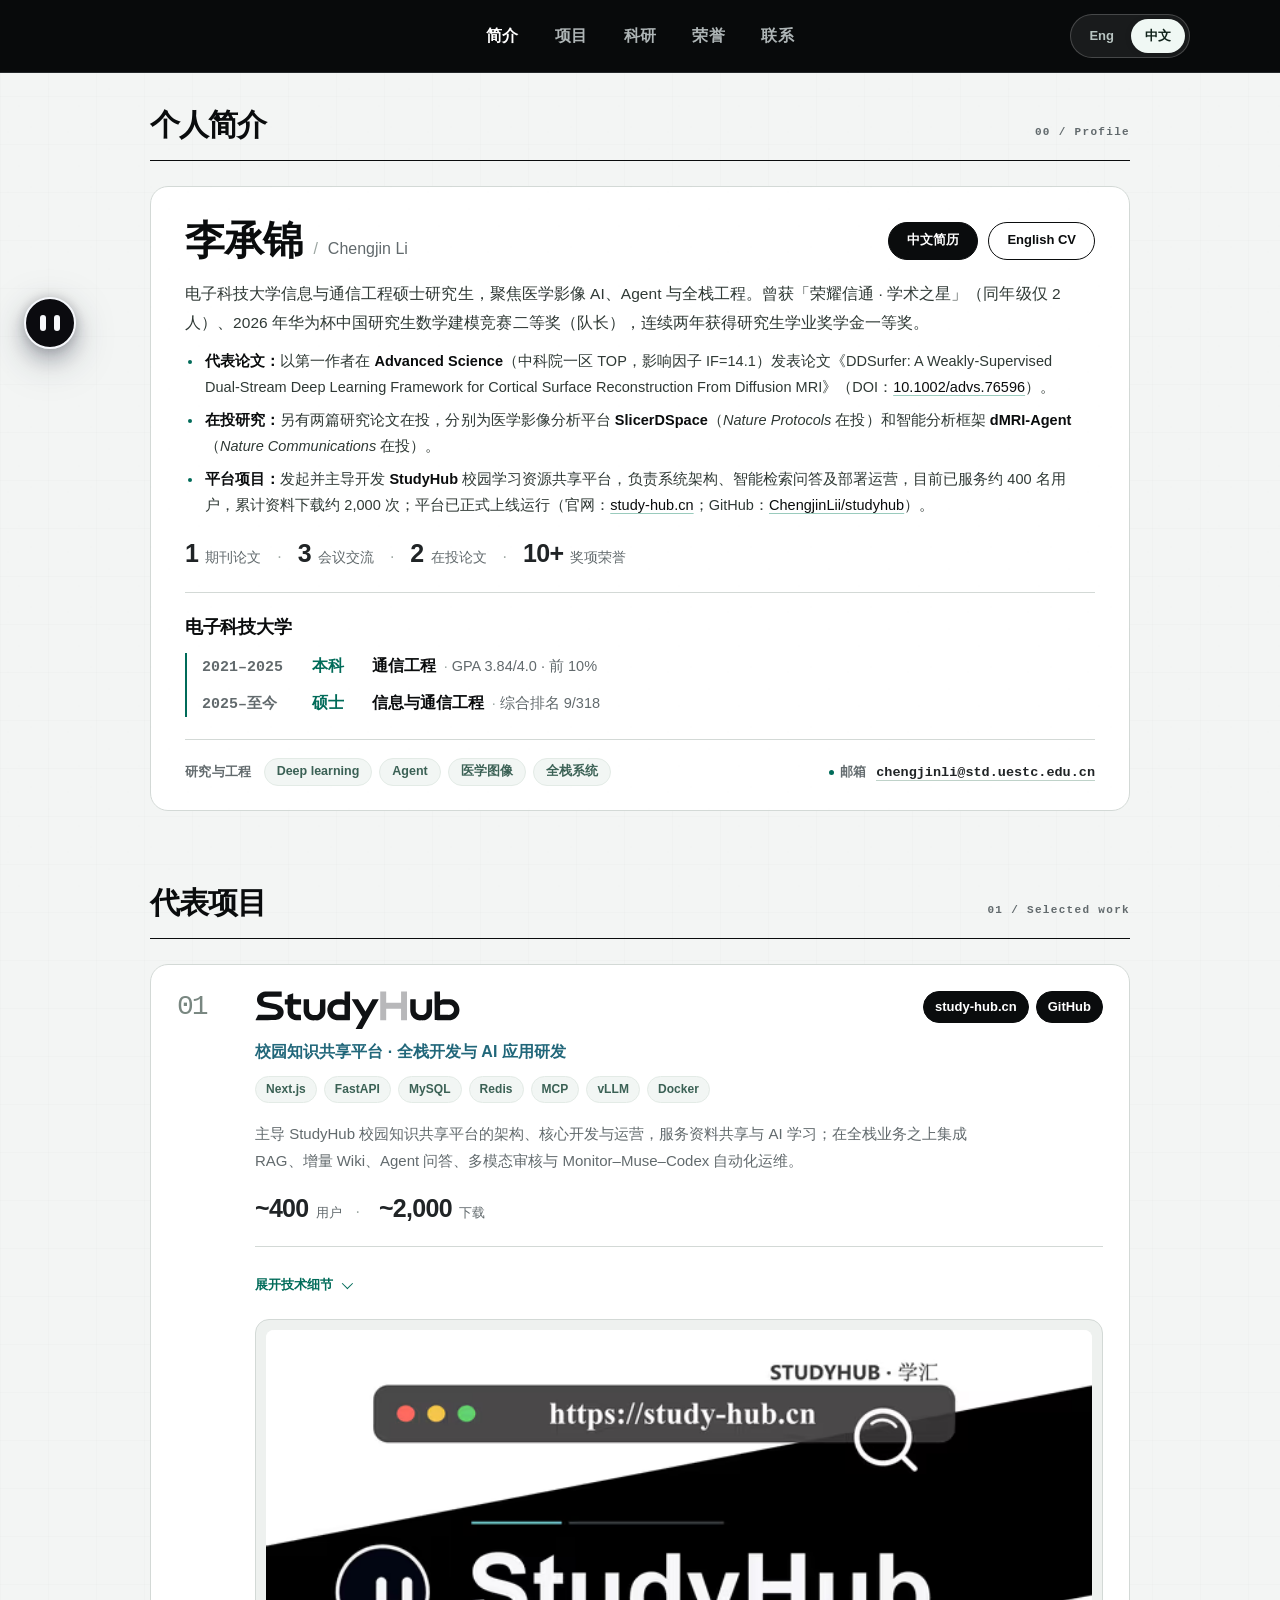
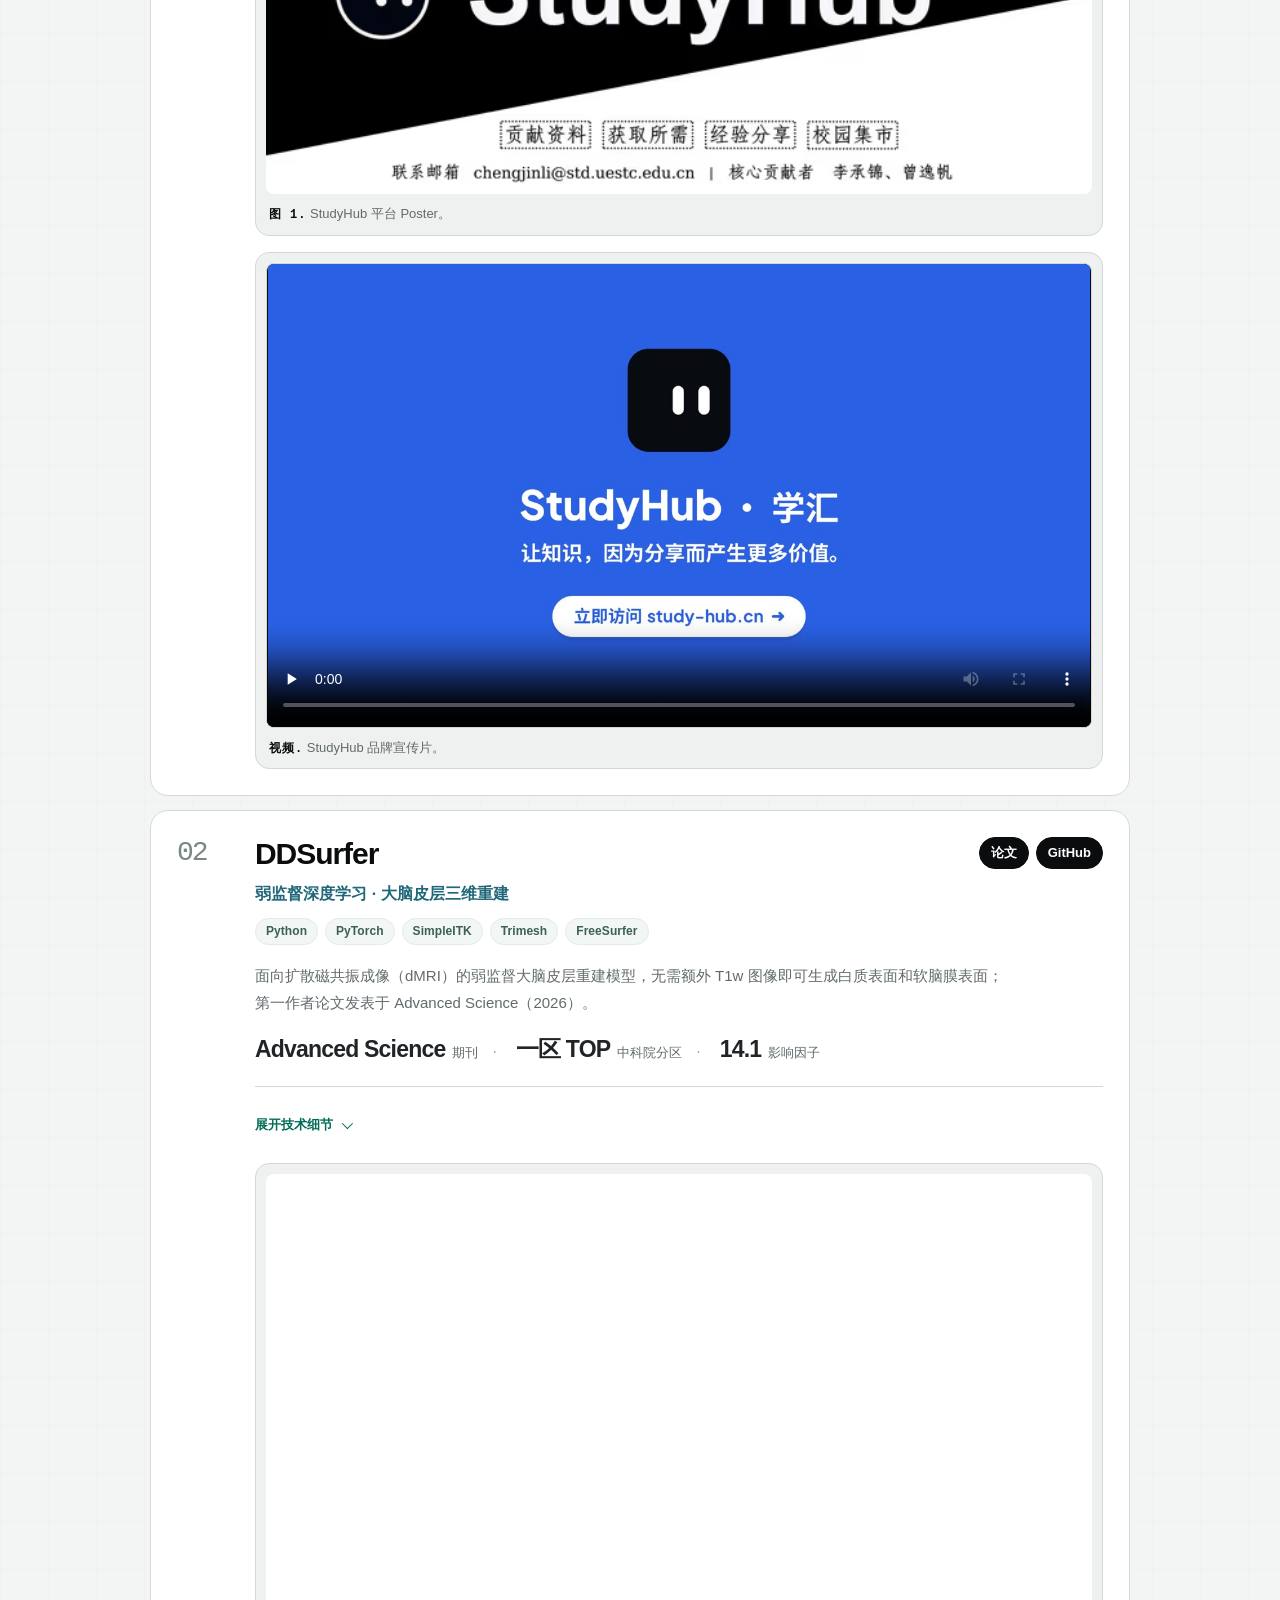
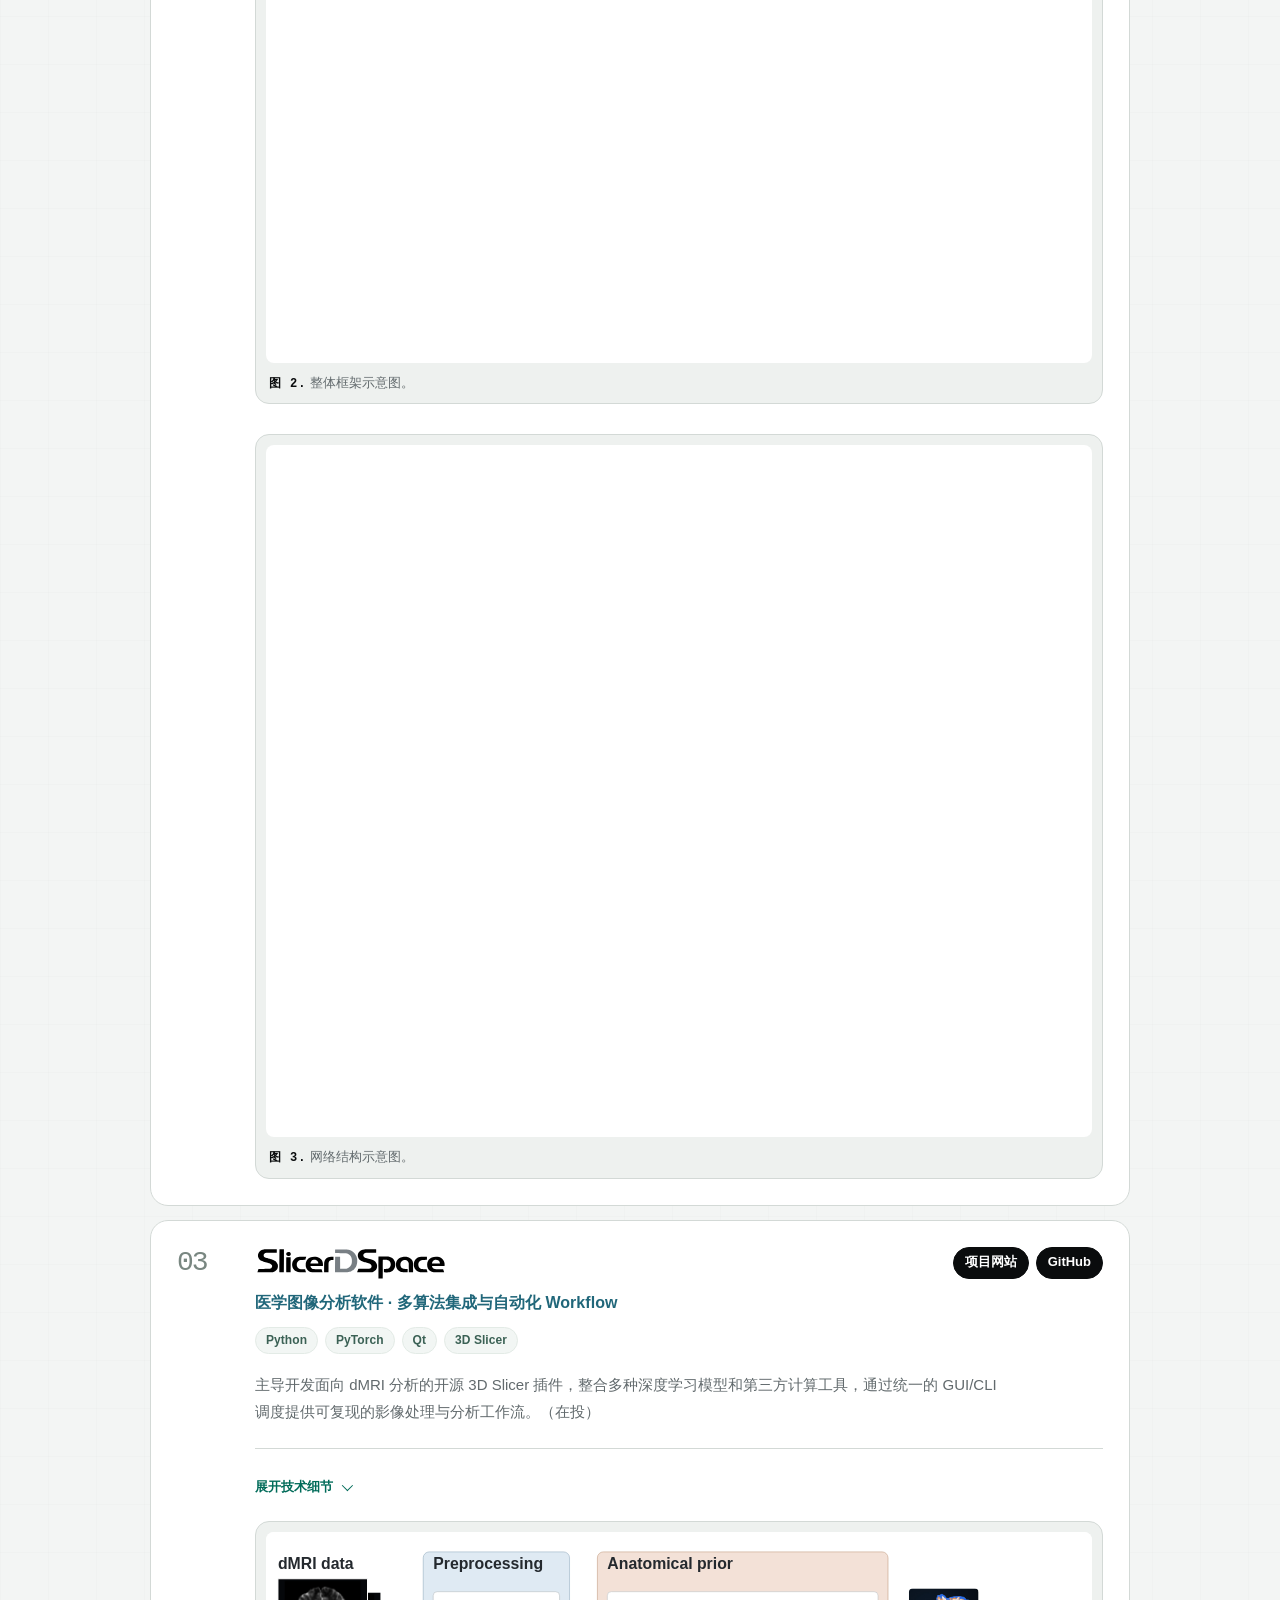
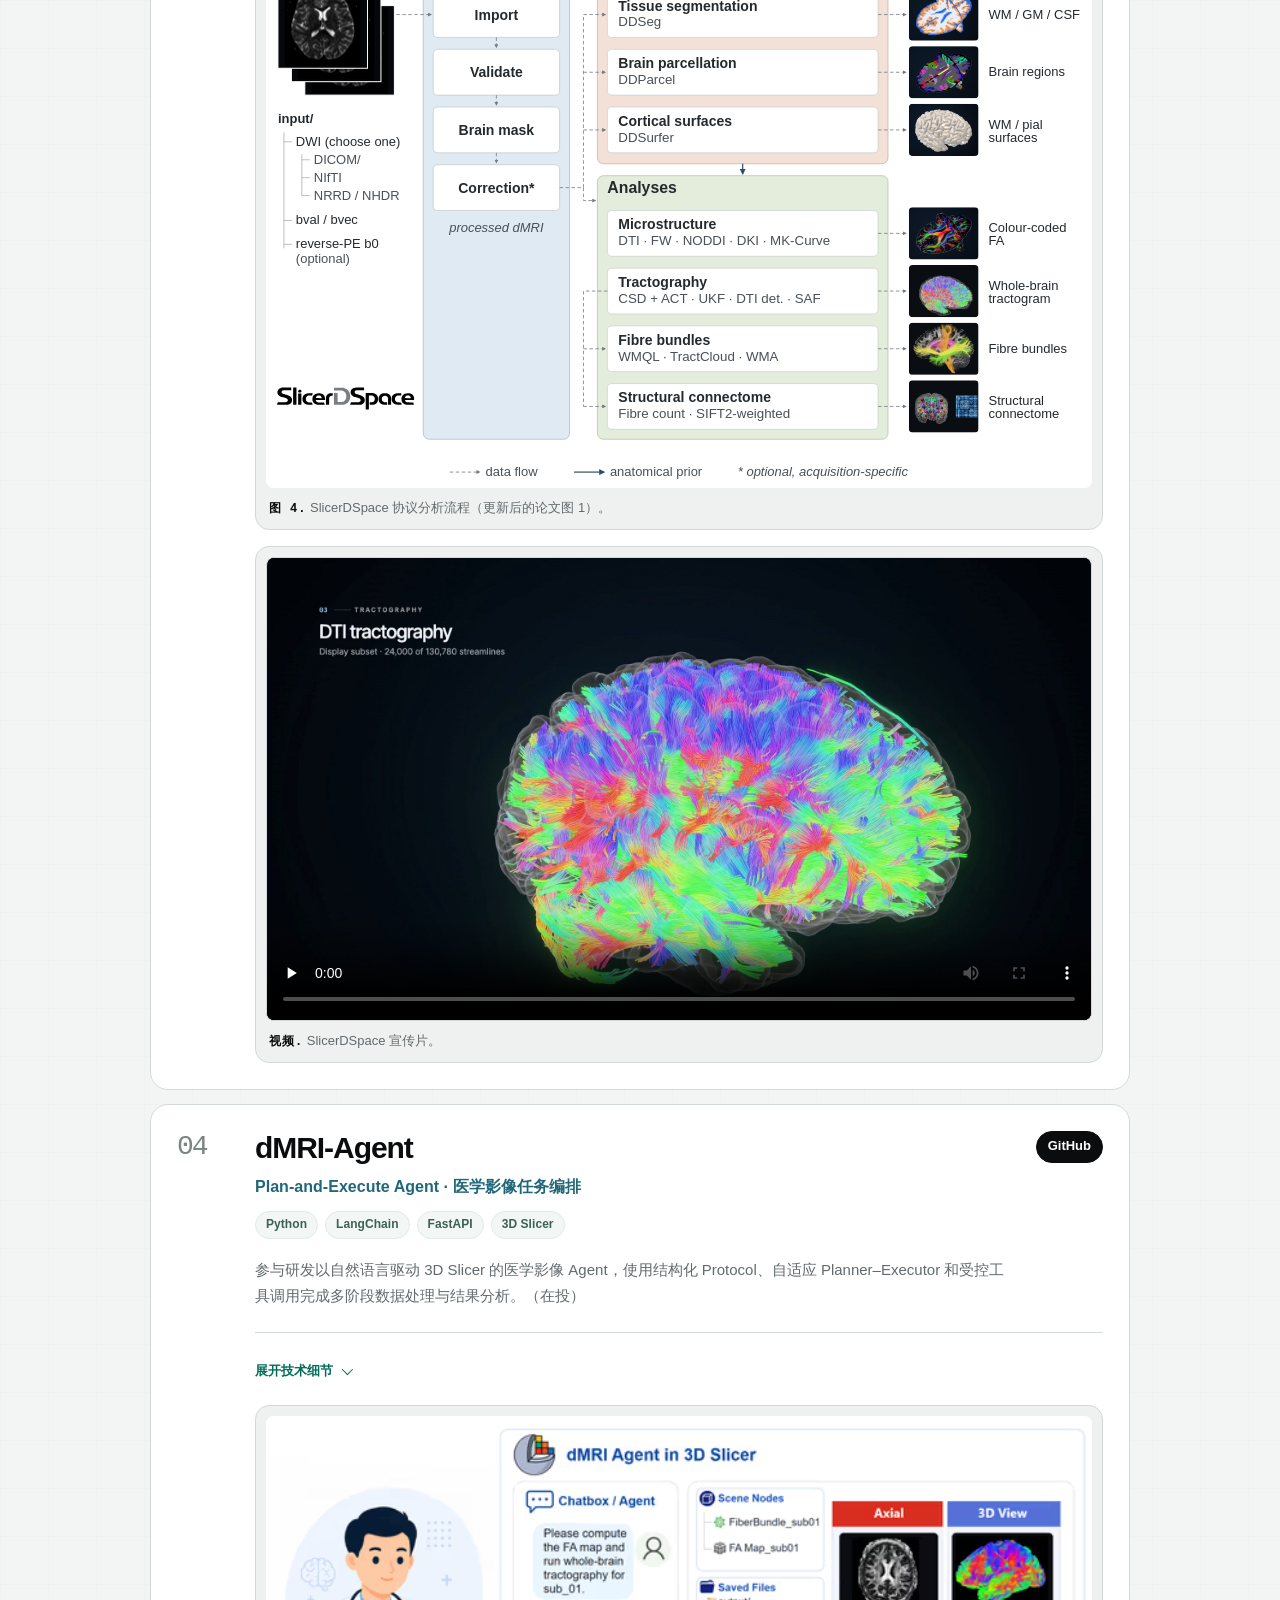
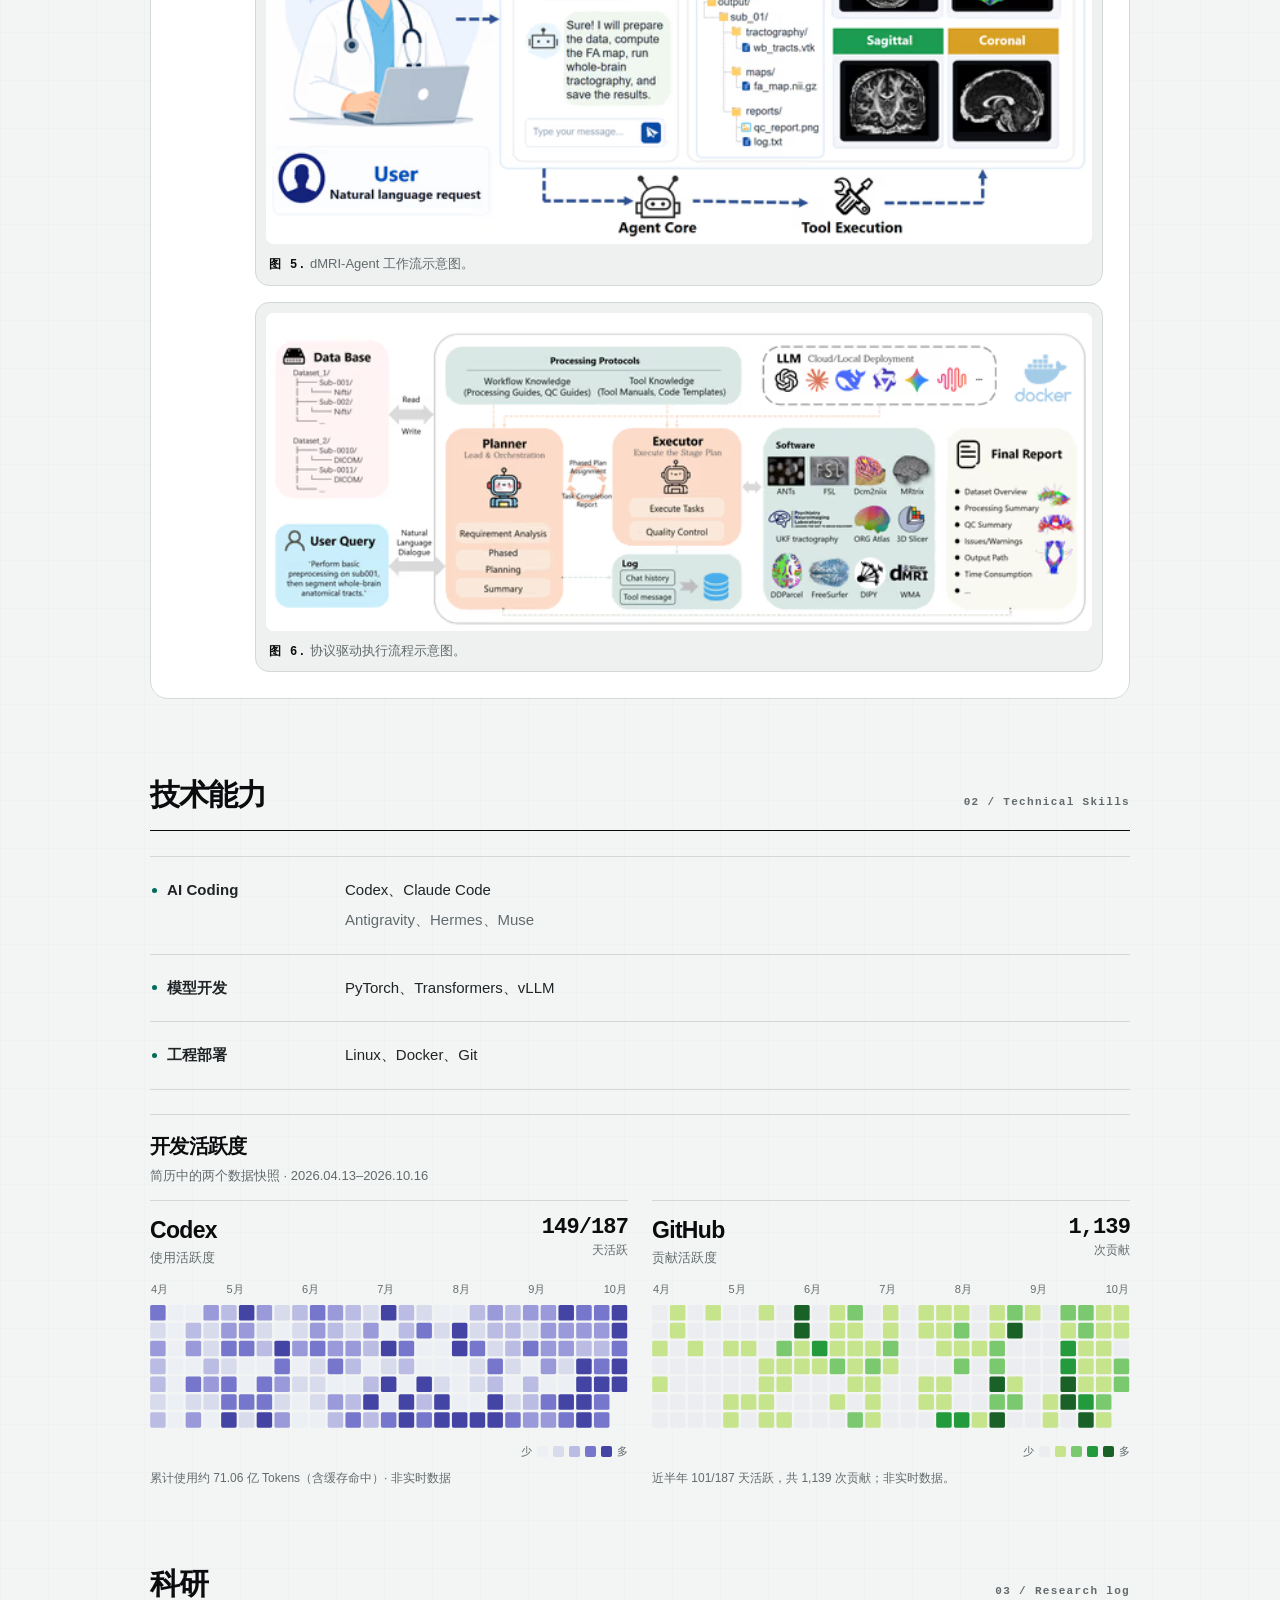
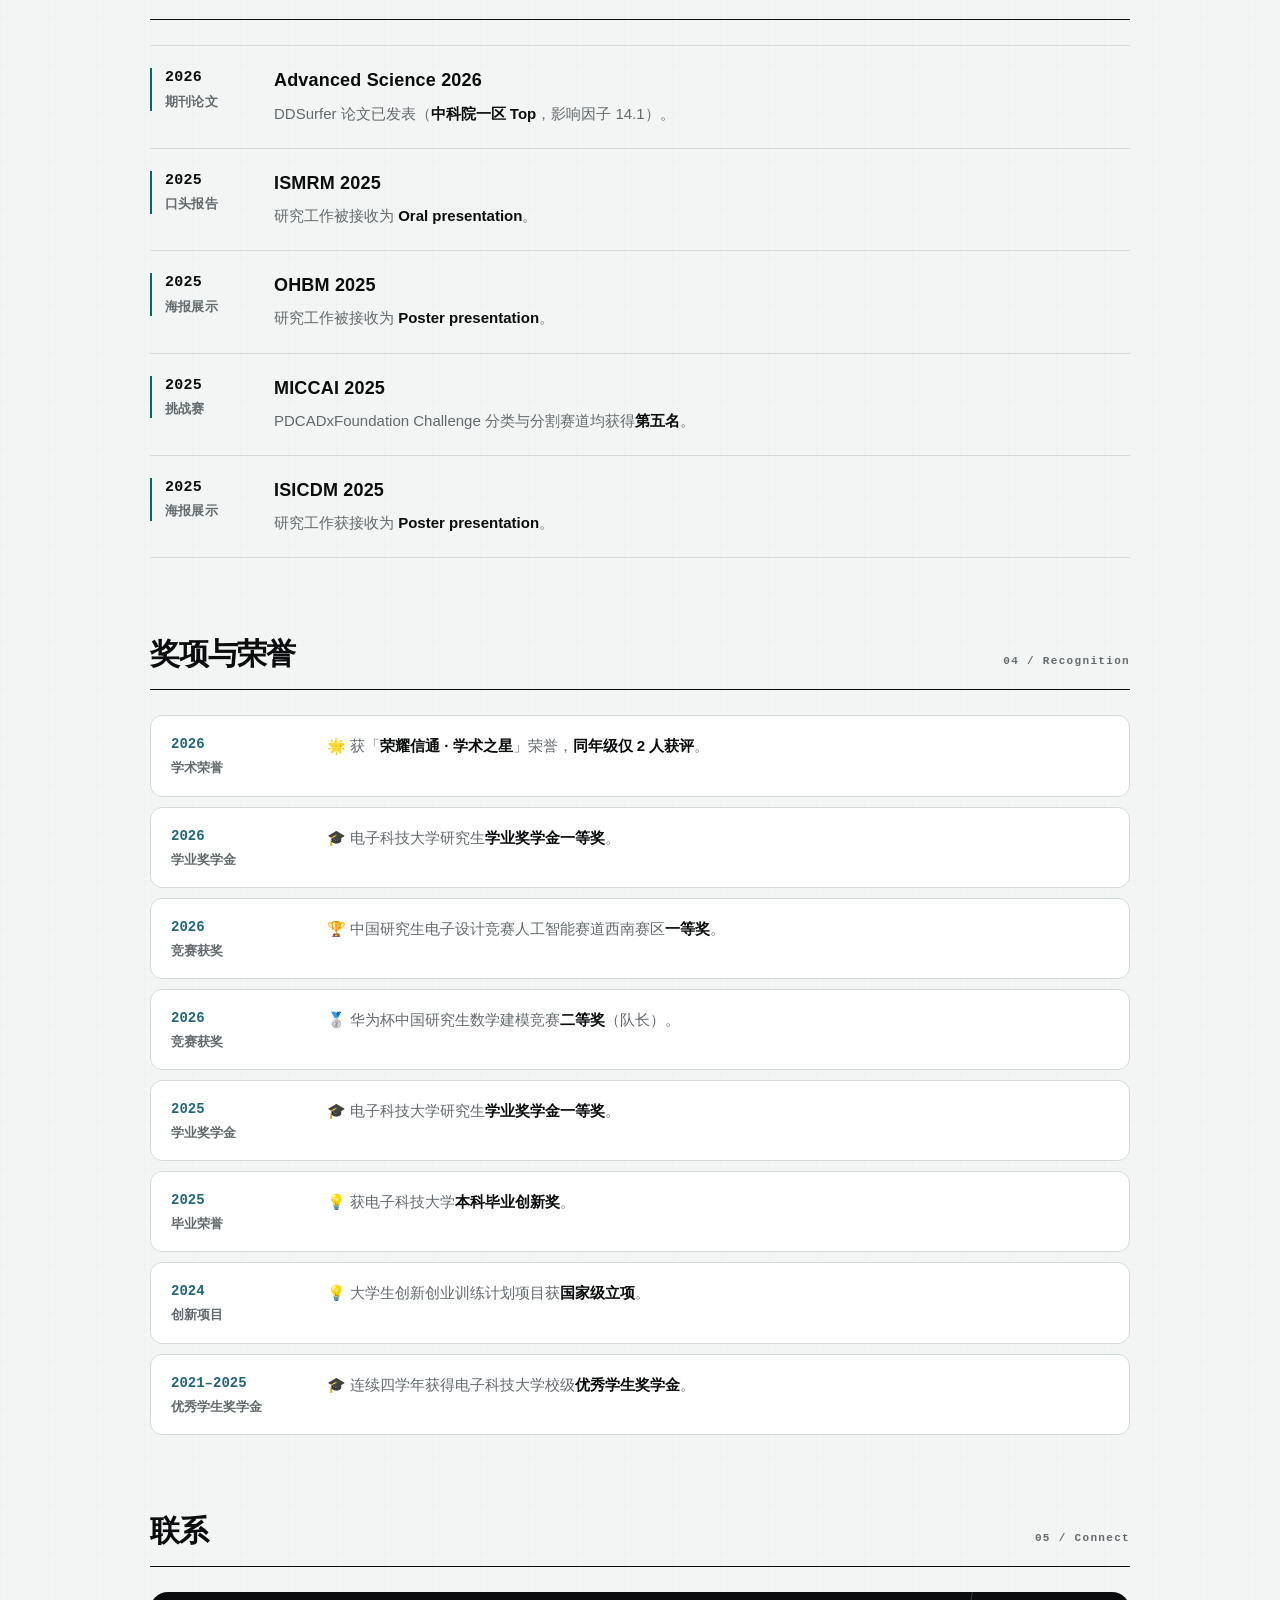
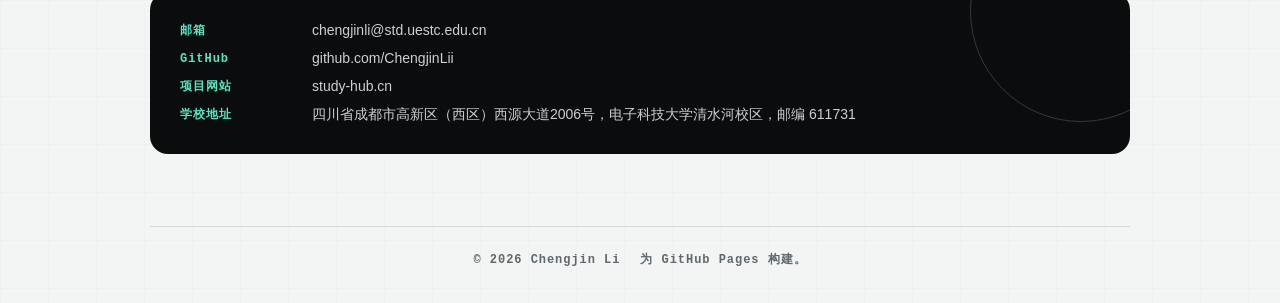
==== commit 4a2f8b99: "Expand bilingual profile highlights and update site favicon" ====
--- a/index.html
+++ b/index.html
@@ -33,8 +33,8 @@
       }
     </script>
     <title>Chengjin Li | 李承锦</title>
-    <link rel="icon" href="./assets/favicon.svg" type="image/svg+xml" />
-    <link rel="stylesheet" href="./styles.css?v=20261118-profile-editorial-v4" />
+    <link rel="icon" href="./assets/favicon.svg?v=20261121-terracotta-v1" type="image/svg+xml" />
+    <link rel="stylesheet" href="./styles.css?v=20261121-profile-bio-v1" />
   </head>
   <body>
     <div class="grain" aria-hidden="true"></div>
@@ -76,7 +76,24 @@
           </div>
 
           <div class="profile-introduction" aria-labelledby="profile-introduction-heading">
-            <p data-zh="电子科技大学信息与通信工程硕士研究生，聚焦医学影像 AI、Agent 与全栈工程；以第一作者在中科院一区 Top 期刊 <a href='https://doi.org/10.1002/advs.76596' target='_blank' rel='noopener noreferrer'><strong>Advanced Science</strong></a>（IF 14.1）发表论文，并创建运营 <a href='https://study-hub.cn' target='_blank' rel='noopener noreferrer'><strong>StudyHub</strong></a> 校园知识共享平台。曾获「荣耀信通 · 学术之星」（同年级仅 2 人）、2026 年华为杯中国研究生数学建模竞赛二等奖（队长），连续两年获得研究生学业奖学金一等奖。" data-en="A master's student in Information and Communication Engineering at UESTC, focused on medical imaging AI, agent systems, and full-stack engineering; published first-author research in <a href='https://doi.org/10.1002/advs.76596' target='_blank' rel='noopener noreferrer'><strong>Advanced Science</strong></a> (CAS Zone 1 Top, IF 14.1) and founded the <a href='https://study-hub.cn' target='_blank' rel='noopener noreferrer'><strong>StudyHub</strong></a> campus platform. Honors include HONOR · Academic Star (one of two recipients in the cohort), Second Prize at the 2026 Huawei Cup Graduate Mathematical Contest in Modeling (team leader), and First-Class Graduate Academic Scholarships in two consecutive years.">电子科技大学信息与通信工程硕士研究生，聚焦医学影像 AI、Agent 与全栈工程；以第一作者在中科院一区 Top 期刊 <a href="https://doi.org/10.1002/advs.76596" target="_blank" rel="noopener noreferrer"><strong>Advanced Science</strong></a>（IF 14.1）发表论文，并创建运营 <a href="https://study-hub.cn" target="_blank" rel="noopener noreferrer"><strong>StudyHub</strong></a> 校园知识共享平台。曾获「荣耀信通 · 学术之星」（同年级仅 2 人）、2026 年华为杯中国研究生数学建模竞赛二等奖（队长），连续两年获得研究生学业奖学金一等奖。</p>
+            <p
+              data-zh="电子科技大学信息与通信工程硕士研究生，聚焦医学影像 AI、Agent 与全栈工程。曾获「荣耀信通 · 学术之星」（同年级仅 2 人）、2026 年华为杯中国研究生数学建模竞赛二等奖（队长），连续两年获得研究生学业奖学金一等奖。"
+              data-en="A master's student in Information and Communication Engineering at UESTC, focusing on medical imaging AI, agent systems, and full-stack engineering. Honors include HONOR · Academic Star (one of two recipients in the cohort), Second Prize at the 2026 Huawei Cup Graduate Mathematical Contest in Modeling (team leader), and First-Class Graduate Academic Scholarships in two consecutive years."
+            >电子科技大学信息与通信工程硕士研究生，聚焦医学影像 AI、Agent 与全栈工程。曾获「荣耀信通 · 学术之星」（同年级仅 2 人）、2026 年华为杯中国研究生数学建模竞赛二等奖（队长），连续两年获得研究生学业奖学金一等奖。</p>
+            <ul class="profile-bio-highlights">
+              <li
+                data-zh="<strong>代表论文：</strong>以第一作者在 <strong>Advanced Science</strong>（中科院一区 TOP，影响因子 IF=14.1）发表论文《DDSurfer: A Weakly-Supervised Dual-Stream Deep Learning Framework for Cortical Surface Reconstruction From Diffusion MRI》（DOI：<a href='https://doi.org/10.1002/advs.76596' target='_blank' rel='noopener noreferrer'>10.1002/advs.76596</a>）。"
+                data-en="<strong>Published Paper:</strong> First-author publication in <strong>Advanced Science</strong> (CAS Zone 1 Top, IF=14.1), <em>DDSurfer: A Weakly-Supervised Dual-Stream Deep Learning Framework for Cortical Surface Reconstruction From Diffusion MRI</em> (DOI: <a href='https://doi.org/10.1002/advs.76596' target='_blank' rel='noopener noreferrer'>10.1002/advs.76596</a>)."
+              ><strong>代表论文：</strong>以第一作者在 <strong>Advanced Science</strong>（中科院一区 TOP，影响因子 IF=14.1）发表论文《DDSurfer: A Weakly-Supervised Dual-Stream Deep Learning Framework for Cortical Surface Reconstruction From Diffusion MRI》（DOI：<a href="https://doi.org/10.1002/advs.76596" target="_blank" rel="noopener noreferrer">10.1002/advs.76596</a>）。</li>
+              <li
+                data-zh="<strong>在投研究：</strong>另有两篇研究论文在投，分别为医学影像分析平台 <strong>SlicerDSpace</strong>（<em>Nature Protocols</em> 在投）和智能分析框架 <strong>dMRI-Agent</strong>（<em>Nature Communications</em> 在投）。"
+                data-en="<strong>Under Review:</strong> Two additional manuscripts currently under review—the medical imaging analysis platform <strong>SlicerDSpace</strong> (submitted to <em>Nature Protocols</em>) and the intelligent analysis framework <strong>dMRI-Agent</strong> (submitted to <em>Nature Communications</em>)."
+              ><strong>在投研究：</strong>另有两篇研究论文在投，分别为医学影像分析平台 <strong>SlicerDSpace</strong>（<em>Nature Protocols</em> 在投）和智能分析框架 <strong>dMRI-Agent</strong>（<em>Nature Communications</em> 在投）。</li>
+              <li
+                data-zh="<strong>平台项目：</strong>发起并主导开发 <strong>StudyHub</strong> 校园学习资源共享平台，负责系统架构、智能检索问答及部署运营，目前已服务约 400 名用户，累计资料下载约 2,000 次；平台已正式上线运行（官网：<a href='https://study-hub.cn' target='_blank' rel='noopener noreferrer'>study-hub.cn</a>；GitHub：<a href='https://github.com/ChengjinLii/studyhub' target='_blank' rel='noopener noreferrer'>ChengjinLii/studyhub</a>）。"
+                data-en="<strong>Platform Engineering:</strong> Initiated and led the development of the <strong>StudyHub</strong> campus learning resource sharing platform, overseeing system architecture, intelligent retrieval Q&amp;A, and deployment and operations. Now live in production, serving ~400 users with ~2,000 resource downloads (Website: <a href='https://study-hub.cn' target='_blank' rel='noopener noreferrer'>study-hub.cn</a>; GitHub: <a href='https://github.com/ChengjinLii/studyhub' target='_blank' rel='noopener noreferrer'>ChengjinLii/studyhub</a>)."
+              ><strong>平台项目：</strong>发起并主导开发 <strong>StudyHub</strong> 校园学习资源共享平台，负责系统架构、智能检索问答及部署运营，目前已服务约 400 名用户，累计资料下载约 2,000 次；平台已正式上线运行（官网：<a href="https://study-hub.cn" target="_blank" rel="noopener noreferrer">study-hub.cn</a>；GitHub：<a href="https://github.com/ChengjinLii/studyhub" target="_blank" rel="noopener noreferrer">ChengjinLii/studyhub</a>）。</li>
+            </ul>
           </div>
 
           <dl class="profile-summary">
--- a/styles.css
+++ b/styles.css
@@ -3614,6 +3614,34 @@
   text-decoration-color: currentColor;
 }
 
+.page-shell .profile-hero .profile-introduction .profile-bio-highlights {
+  display: grid;
+  gap: 8px;
+  max-width: 890px;
+  margin: 12px 0 0;
+  padding-left: 18px;
+  color: #2f3935;
+  font-size: 14.5px;
+  font-weight: 450;
+  line-height: 1.76;
+  letter-spacing: 0.002em;
+  text-align: left;
+}
+
+.page-shell .profile-hero .profile-introduction .profile-bio-highlights li {
+  min-width: 0;
+  padding-left: 2px;
+  overflow-wrap: break-word;
+}
+
+.page-shell .profile-hero .profile-introduction .profile-bio-highlights li::marker {
+  color: var(--accent-dark);
+}
+
+.page-shell .profile-hero .profile-introduction em {
+  font-style: italic;
+}
+
 /* Tier 3: Editorial Achievement Strip (unboxed, matching .metric-row) */
 .page-shell .profile-hero .profile-summary,
 html:lang(en) .page-shell .profile-hero .profile-summary {
@@ -3987,6 +4015,14 @@
     line-height: 1.78;
   }
 
+  .page-shell .profile-hero .profile-introduction .profile-bio-highlights {
+    gap: 7px;
+    margin-top: 10px;
+    padding-left: 16px;
+    font-size: 13.8px;
+    line-height: 1.72;
+  }
+
   .page-shell .profile-hero .profile-summary,
   html:lang(en) .page-shell .profile-hero .profile-summary {
     display: flex;
